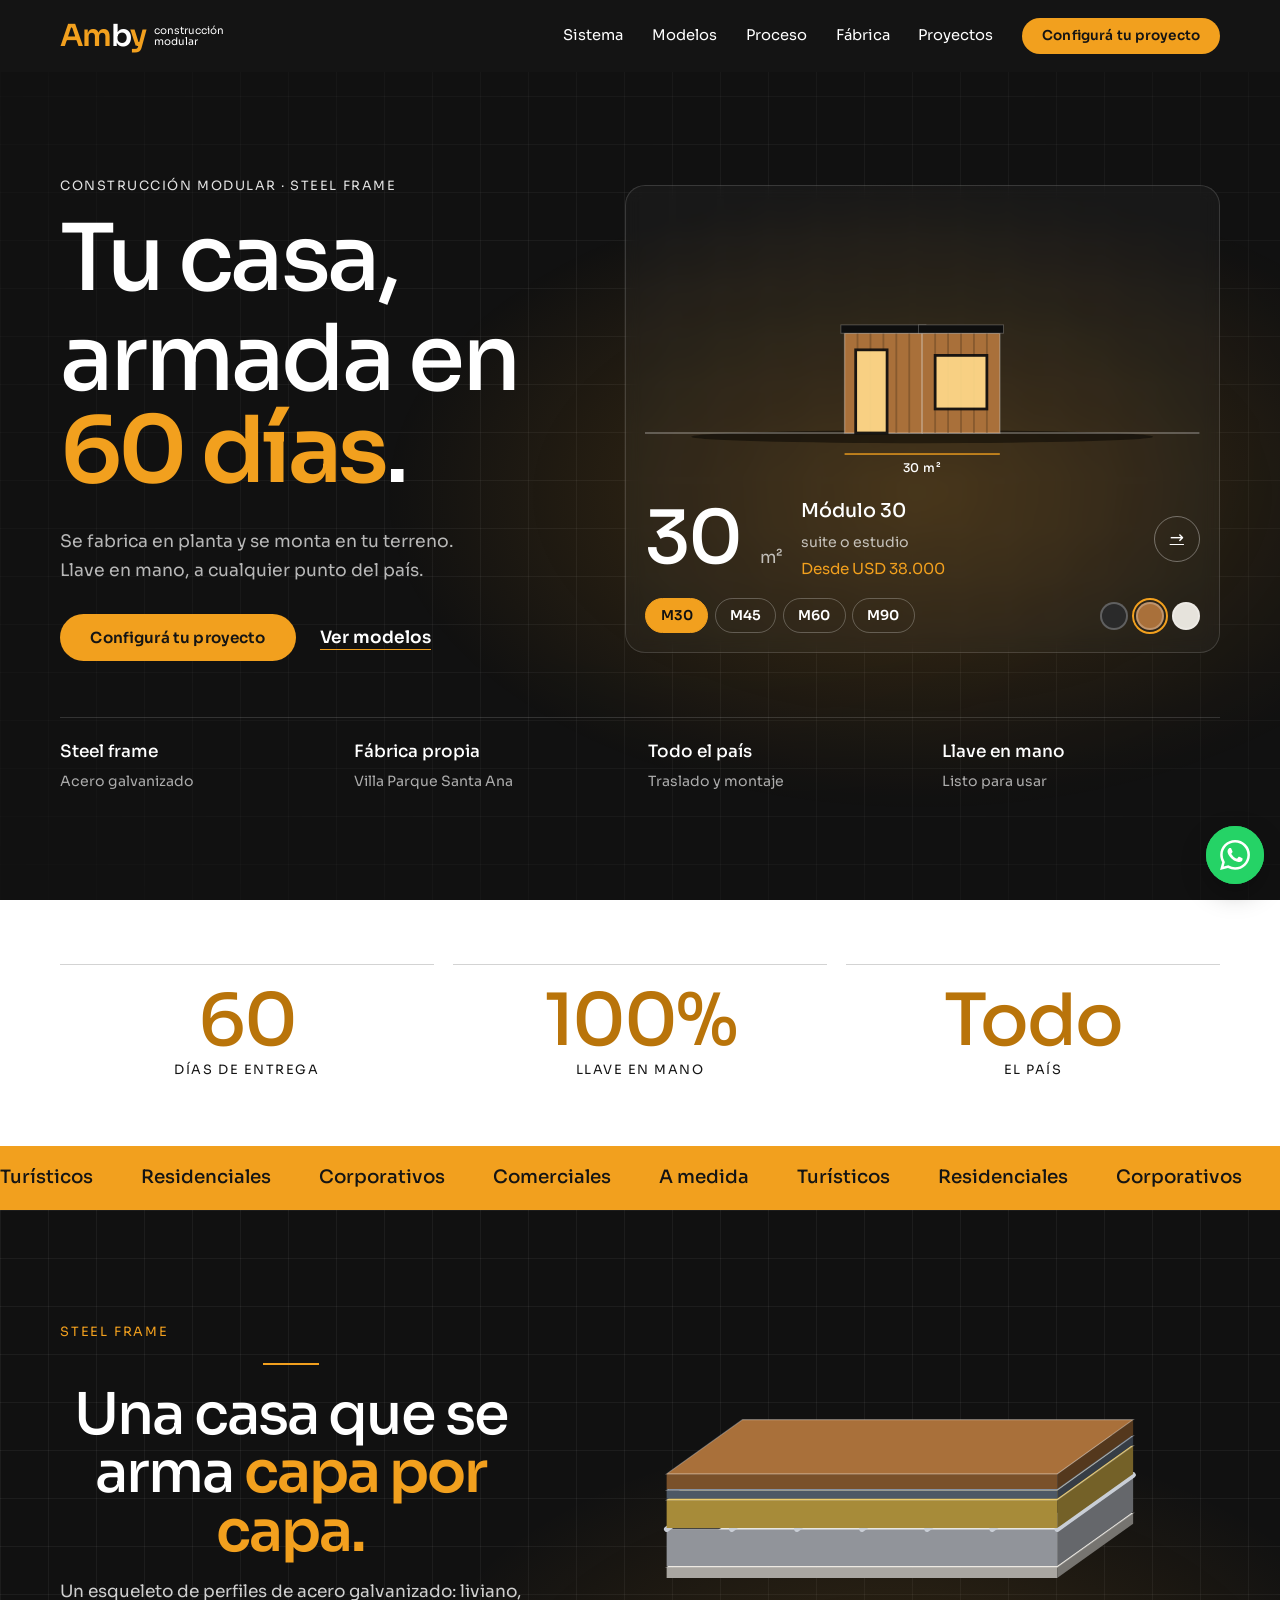
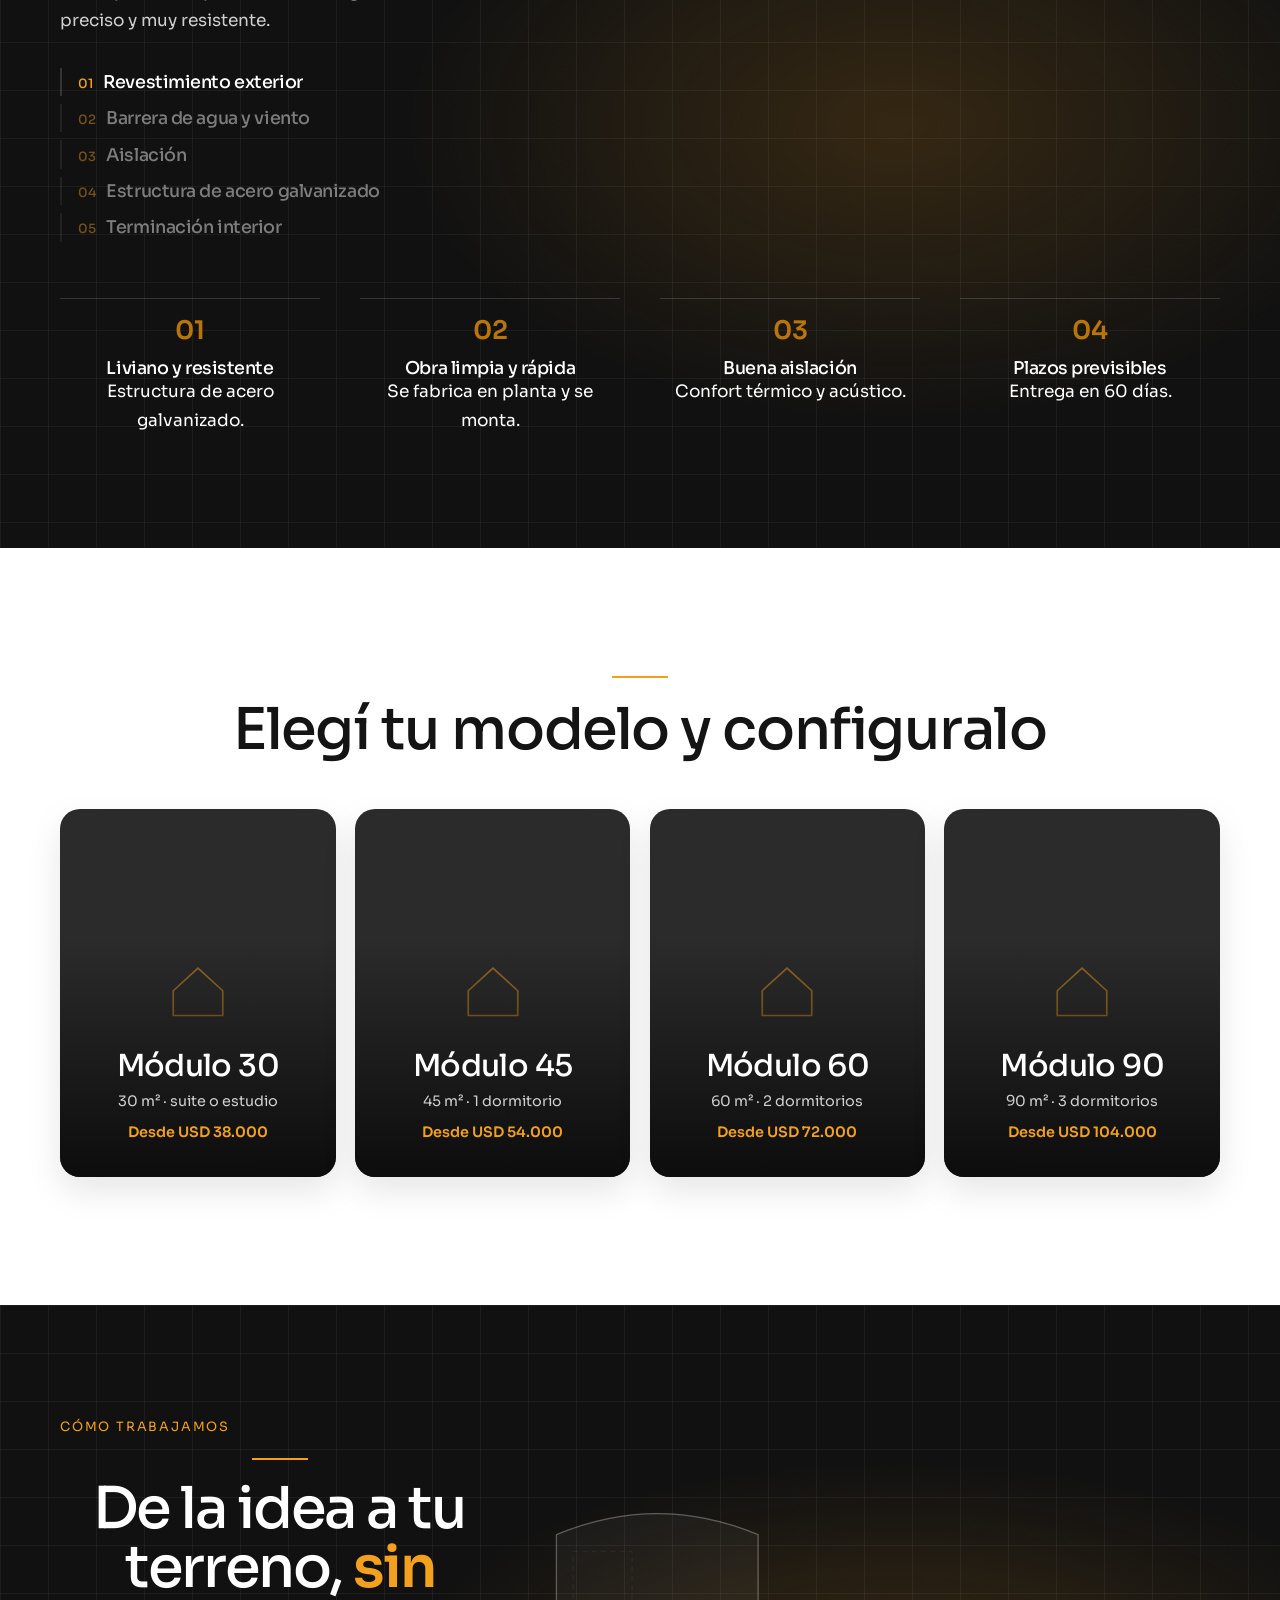
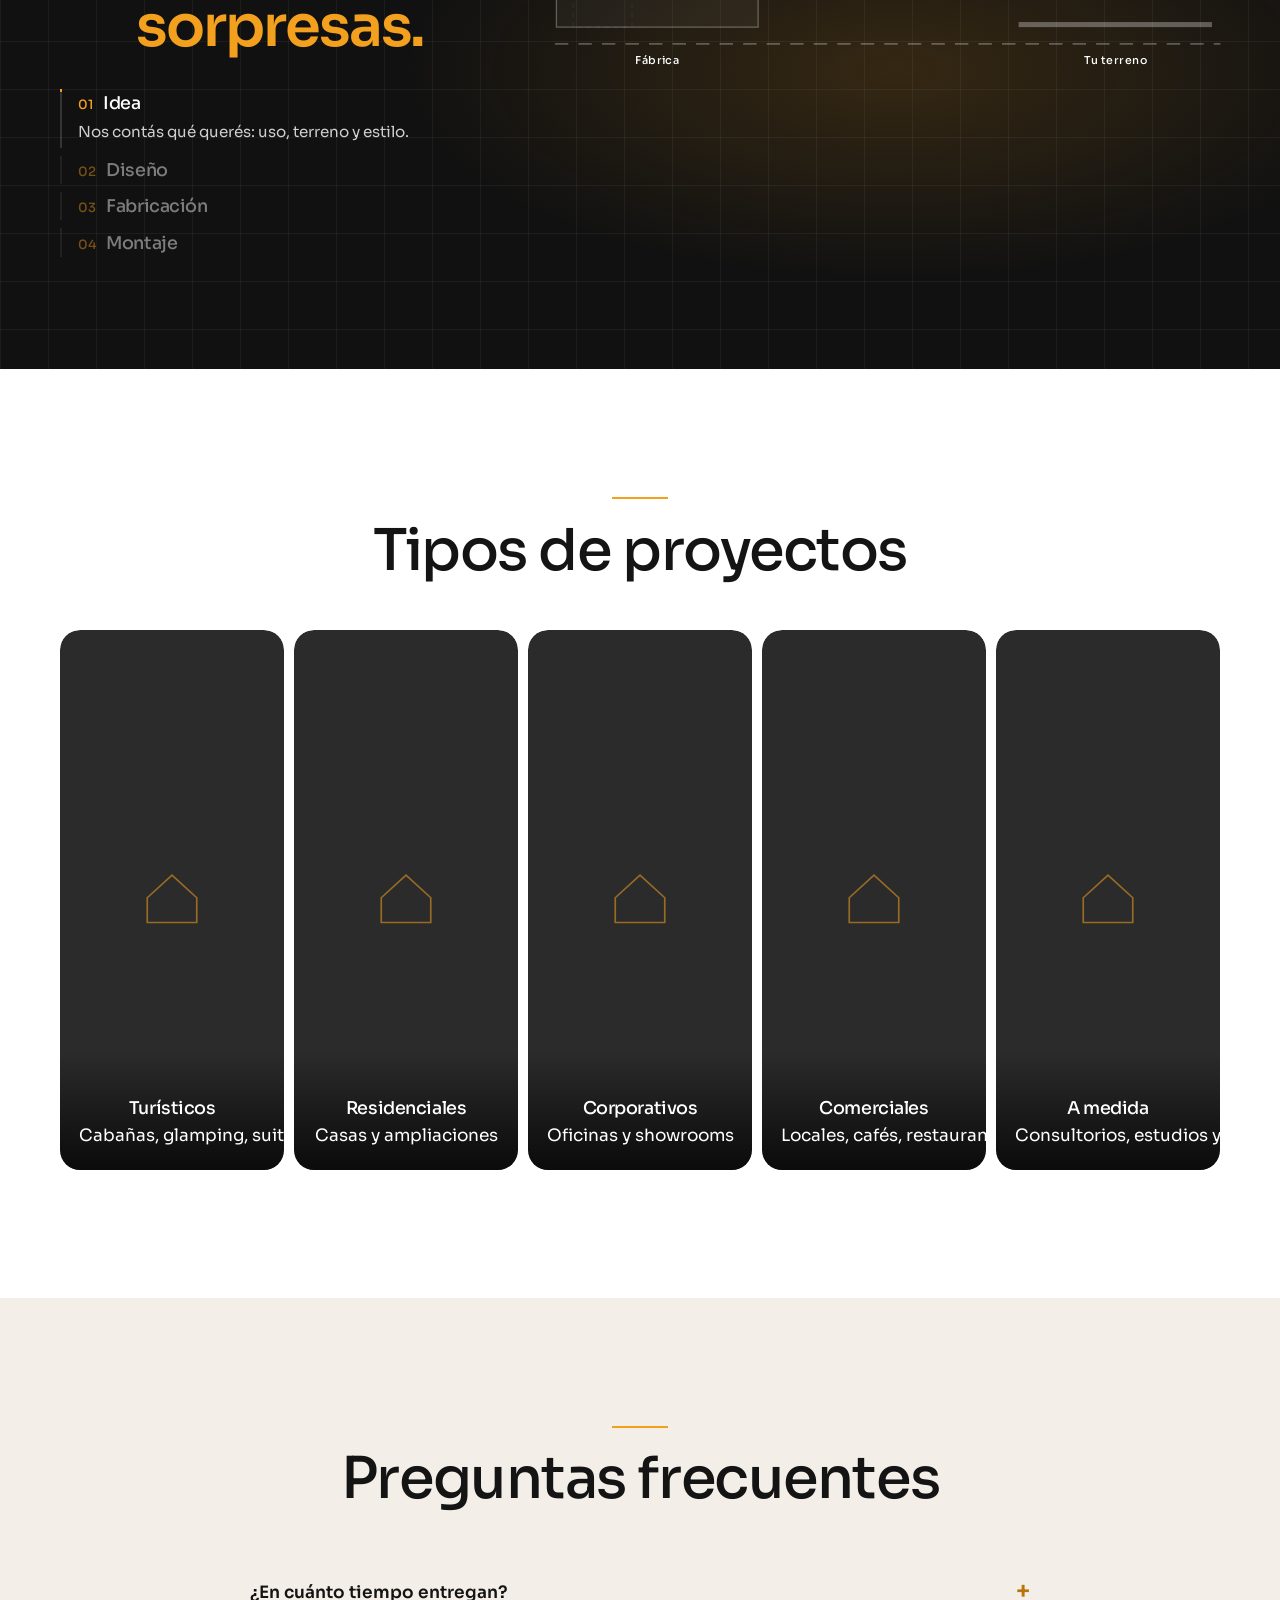
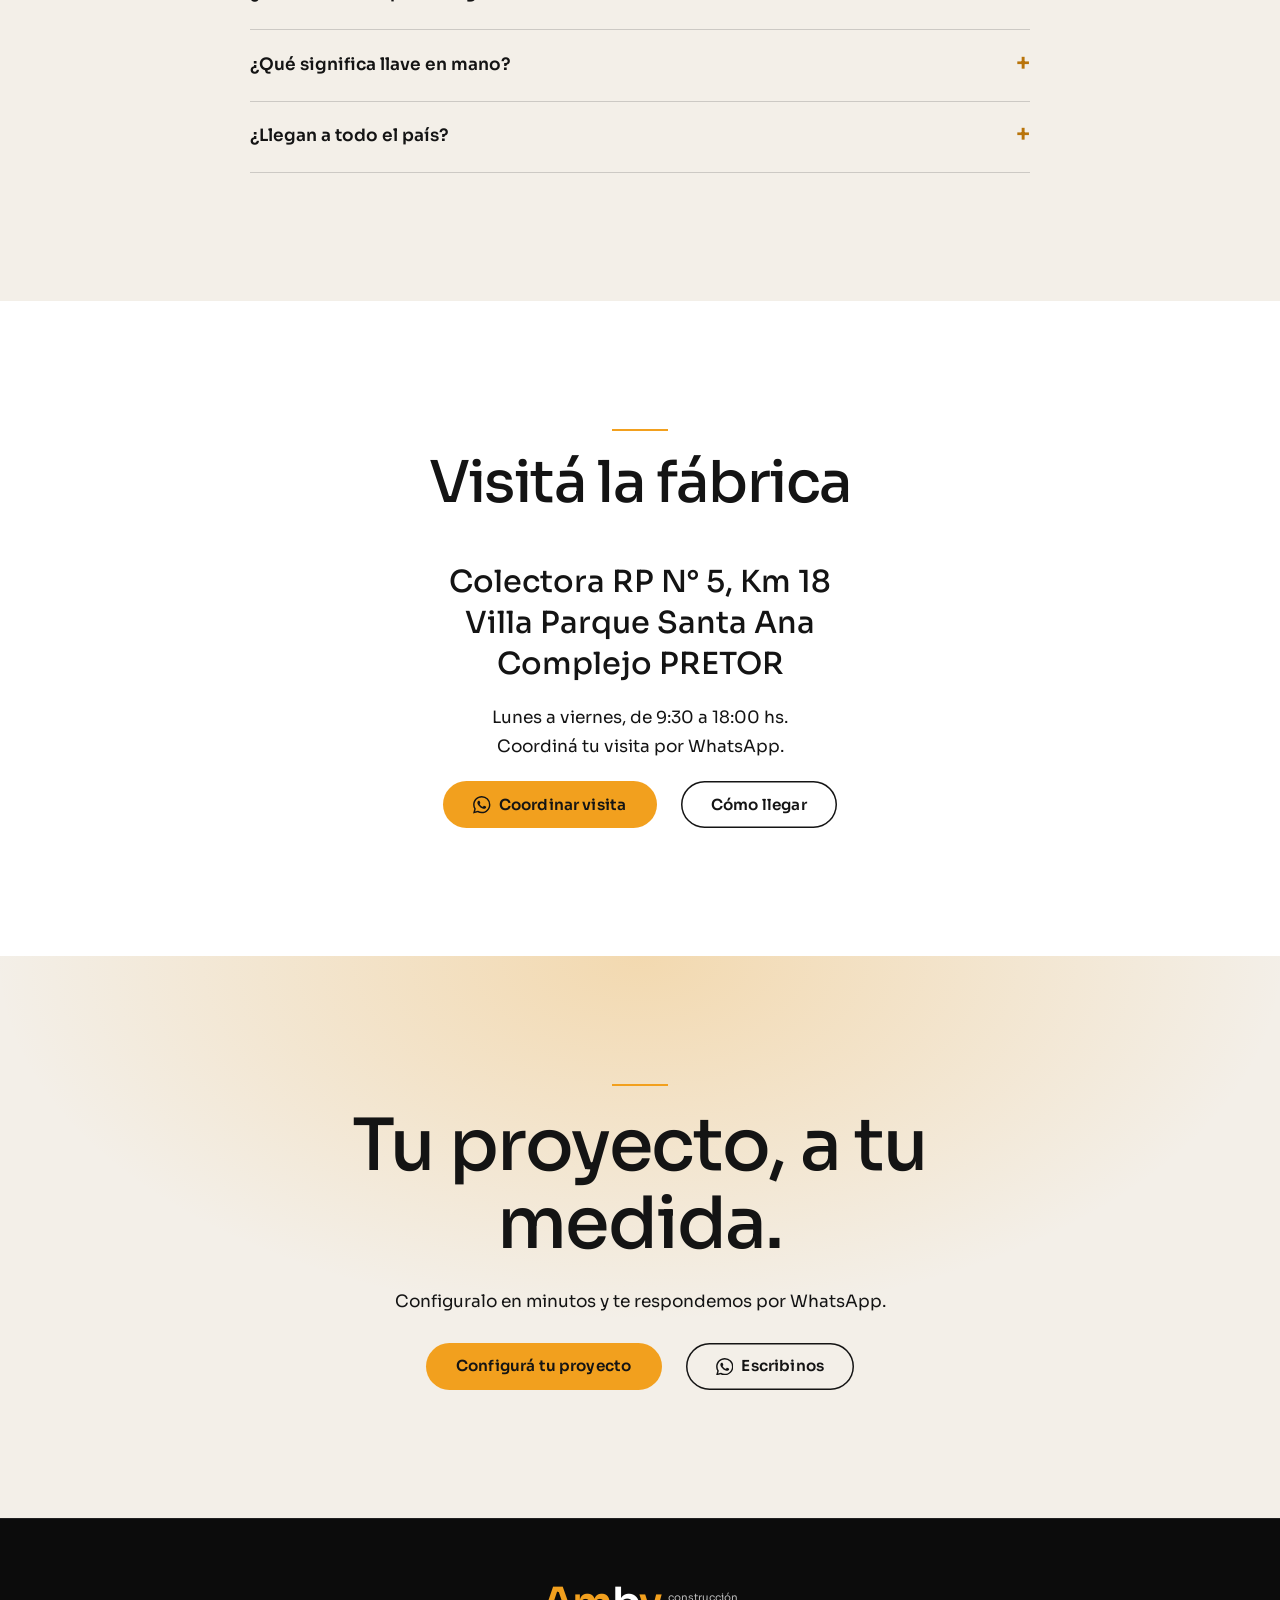
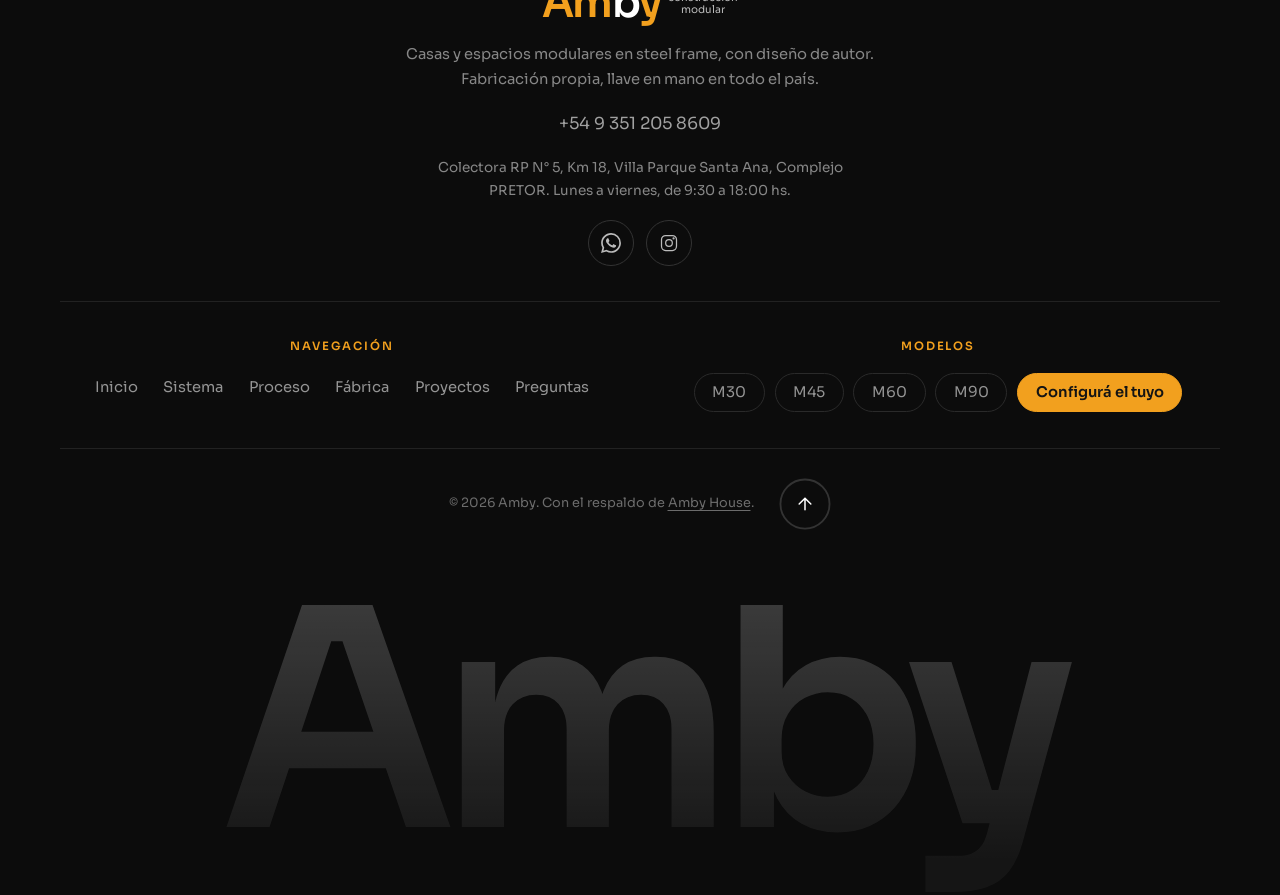
==== index.html @ acc60d08 "update" ====
<!DOCTYPE html>
<html lang="es-AR">
<head>
<meta charset="utf-8">
<meta name="viewport" content="width=device-width, initial-scale=1">
<title>Amby | Construcción modular en steel frame en Argentina</title>
<meta name="description" content="Casas y espacios modulares en steel frame con diseño de autor. Fabricación propia, llave en mano, entrega en 60 días en todo el país. Configurá tu proyecto online.">
<link rel="canonical" href="https://TU-DOMINIO.com.ar/">
<meta name="theme-color" content="#141414">
<meta property="og:type" content="website"><meta property="og:locale" content="es_AR">
<meta property="og:title" content="Amby | Construcción modular pensada como arquitectura"><meta property="og:description" content="Steel frame, diseño de autor y entrega en 60 días.">
<meta property="og:image" content="https://amby-nine.vercel.app/img/og.jpg"><meta property="og:image:type" content="image/jpeg"><meta property="og:image:width" content="1200"><meta property="og:image:height" content="630"><meta property="og:image:alt" content="Casa modular de Amby en steel frame al atardecer"><meta property="og:site_name" content="Amby"><meta name="twitter:card" content="summary_large_image"><meta name="twitter:image" content="https://amby-nine.vercel.app/img/og.jpg">
<link rel="icon" href="favicon.ico" sizes="48x48"><link rel="icon" href="img/favicon.svg" type="image/svg+xml"><link rel="apple-touch-icon" href="apple-touch-icon.png"><link rel="manifest" href="site.webmanifest">
<link rel="preconnect" href="https://fonts.googleapis.com"><link rel="preconnect" href="https://fonts.gstatic.com" crossorigin>
<link rel="stylesheet" href="https://fonts.googleapis.com/css2?family=Sora:wght@400;500;600&display=swap">
<link rel="stylesheet" href="css/styles.css">
<noscript><style>.rv{opacity:1;transform:none}</style></noscript>
<script type="application/ld+json">{"@context":"https://schema.org","@type":"Organization","name":"Amby","description":"Construcción modular en steel frame con fabricación propia.","url":"https://TU-DOMINIO.com.ar/","logo":"https://TU-DOMINIO.com.ar/img/logo.svg","telephone":"+5493512058609","areaServed":"AR","sameAs":["https://www.instagram.com/amby.arg"]}</script>
<script type="application/ld+json">{"@context":"https://schema.org","@type":"FAQPage","mainEntity":[{"@type":"Question","name":"¿En cuánto tiempo entregan?","acceptedAnswer":{"@type":"Answer","text":"En 60 días. Al fabricarse en planta, los plazos son previsibles."}},{"@type":"Question","name":"¿Qué significa llave en mano?","acceptedAnswer":{"@type":"Answer","text":"Nos ocupamos del proyecto, la fabricación y el montaje."}},{"@type":"Question","name":"¿Llegan a todo el país?","acceptedAnswer":{"@type":"Answer","text":"Sí, fabricamos en planta y montamos en todo el país."}}]}</script>
</head>
<body class="home">
<a class="skip" href="#contenido">Saltar al contenido</a><div class="bar"></div>
<header class="top"><div class="wrap">
  <a class="brand" href="index.html" aria-label="Amby, construcción modular"><span>Am<i>b</i>y</span><small>construcción<br>modular</small></a>
  <button class="burger" aria-expanded="false" aria-controls="menu" aria-label="Abrir menú"><i></i><i></i></button>
  <nav id="menu" aria-label="Principal"><a href="index.html#sistema">Sistema</a><a href="index.html#modelos">Modelos</a><a href="index.html#proceso">Proceso</a>
<a href="index.html#fabrica">Fábrica</a><a href="proyectos.html">Proyectos</a><a class="btn small" href="configurador.html">Configurá tu proyecto</a></nav>
</div></header>
<main id="contenido">
<section class="hero hz" id="inicio">
<div class="hz-bg" aria-hidden="true"></div>
<div class="wrap hz-in">
<div class="hz-txt">
<p class="hz-eye" data-d="hero.eyebrow">Construcción modular · Steel frame</p>
<h1><span><i data-d="hero.l1">Tu casa,</i></span><span><i id="hz-l2">armada en <b>60 días</b>.</i></span></h1>
<p class="hz-sub" data-d="hero.sub">Se fabrica en planta y se monta en tu terreno. Llave en mano, a cualquier punto del país.</p>
<div class="acts"><a class="btn" href="configurador.html">Configurá tu proyecto</a><a class="link" href="#modelos">Ver modelos</a></div>
</div>
<div class="hz-stage" id="hz-stage">
<svg id="hz-svg" viewBox="0 0 600 300" role="img" aria-label="Casa modular que se arma módulo a módulo">
<ellipse class="sh" cx="300" cy="254" rx="250" ry="7"/><line class="gr" x1="0" x2="600" y1="250" y2="250"/>
<g id="hz-house"></g>
<rect id="hz-dm" class="dm" x="0" y="0" width="1" height="1.5"/><text id="hz-dt" class="dt" x="300" y="292" text-anchor="middle"></text>
</svg>
<div class="hz-read">
<div class="hz-big"><b id="hz-m2">30</b><span>m²</span></div>
<div><strong id="hz-name">Módulo 30</strong><small id="hz-spec"></small><em id="hz-price"></em></div>
<a class="hz-go" id="hz-link" href="modelo-m30.html" aria-label="Ver modelo">&rarr;</a>
</div>
<div class="hz-ctl"><div class="hz-pills" id="hz-pills" role="group" aria-label="Elegí un módulo"></div><div class="hz-fac" id="hz-fac" role="group" aria-label="Elegí una fachada"></div></div>
</div>
<ul class="hz-stats" id="hz-stats"></ul>
</div>
</section>
<section class="facts"><div class="wrap">
  <p class="rv"><strong><span data-count="60">60</span></strong>días de entrega</p>
  <p class="rv"><strong><span data-count="100">100</span>%</strong>llave en mano</p>
  <p class="rv"><strong>Todo</strong>el país</p>
</div></section>
<div class="strip" aria-hidden="true"><div><span>Turísticos</span><span>Residenciales</span><span>Corporativos</span><span>Comerciales</span><span>A medida</span><span>Turísticos</span><span>Residenciales</span><span>Corporativos</span><span>Comerciales</span><span>A medida</span></div></div>
<section class="sec sf" id="sistema"><div class="wrap">
<div class="sf-in">
<div class="sf-head"><p class="hz-eye">Steel frame</p><h2 class="rv">Una casa que se arma <b>capa por capa.</b></h2><p class="sf-lead">Un esqueleto de perfiles de acero galvanizado: liviano, preciso y muy resistente.</p></div>
<svg id="sf-svg" viewBox="0 0 600 380" role="img" aria-label="Las capas de un muro de steel frame"></svg>
<ol class="pz-list sf-list" id="sf-list"><li><h3>Revestimiento exterior</h3><p>Madera o acero, según la fachada que elijas.</p></li><li><h3>Barrera de agua y viento</h3><p>Protege la estructura de la humedad y del viento.</p></li><li><h3>Aislación</h3><p>Frío y calor bajo control, y más silencio adentro.</p></li><li><h3>Estructura de acero galvanizado</h3><p>Perfiles livianos, precisos y muy resistentes.</p></li><li><h3>Terminación interior</h3><p>Detalles de diseño, listos para habitar.</p></li></ol>
</div>
<ul class="rules"><li class="rv"><h3>Liviano y resistente</h3><p>Estructura de acero galvanizado.</p></li><li class="rv"><h3>Obra limpia y rápida</h3><p>Se fabrica en planta y se monta.</p></li><li class="rv"><h3>Buena aislación</h3><p>Confort térmico y acústico.</p></li><li class="rv"><h3>Plazos previsibles</h3><p>Entrega en 60 días.</p></li></ul>
</div></section>
<section class="sec alt" id="modelos"><div class="wrap"><h2 class="rv">Elegí tu modelo y configuralo</h2><div class="cards" id="cards"><a class="card rv" href="modelo-m30.html"><div class="im"><img loading="lazy" src="img/m30.jpg" alt="Casa modular Módulo 30 de 30 m²" width="800" height="600"></div><div class="t"><h3>Módulo 30</h3><span>30 m² · suite o estudio</span><span class="from">Desde USD 38.000</span><em>Ver detalles y configurar</em></div></a><a class="card rv" href="modelo-m45.html"><div class="im"><img loading="lazy" src="img/m45.jpg" alt="Casa modular Módulo 45 de 45 m²" width="800" height="600"></div><div class="t"><h3>Módulo 45</h3><span>45 m² · 1 dormitorio</span><span class="from">Desde USD 54.000</span><em>Ver detalles y configurar</em></div></a><a class="card rv" href="modelo-m60.html"><div class="im"><img loading="lazy" src="img/m60.jpg" alt="Casa modular Módulo 60 de 60 m²" width="800" height="600"></div><div class="t"><h3>Módulo 60</h3><span>60 m² · 2 dormitorios</span><span class="from">Desde USD 72.000</span><em>Ver detalles y configurar</em></div></a><a class="card rv" href="modelo-m90.html"><div class="im"><img loading="lazy" src="img/m90.jpg" alt="Casa modular Módulo 90 de 90 m²" width="800" height="600"></div><div class="t"><h3>Módulo 90</h3><span>90 m² · 3 dormitorios</span><span class="from">Desde USD 104.000</span><em>Ver detalles y configurar</em></div></a></div></div></section>
<section class="pz" id="proceso">
<div class="pz-st">
<div class="wrap pz-in">
<div class="pz-head"><p class="hz-eye">Cómo trabajamos</p><h2>De la idea a tu terreno, <b>sin sorpresas.</b></h2></div>
<svg id="pz-svg" viewBox="0 0 800 310" role="img" aria-label="Un módulo se diseña, se fabrica en planta, se traslada y se monta en tu terreno"></svg>
<ol class="pz-list" id="pz-list"><li><h3>Idea</h3><p>Nos contás qué querés: uso, terreno y estilo.</p></li><li><h3>Diseño</h3><p>Proyecto a tu medida.</p></li><li><h3>Fabricación</h3><p>En nuestra fábrica, con steel frame.</p></li><li><h3>Montaje</h3><p>Llave en mano, en todo el país.</p></li></ol>
</div>
</div>
</section>
<section class="sec alt" id="proyectos"><div class="wrap"><h2 class="rv">Tipos de proyectos</h2><div class="grid"><figure class="rv"><div class="im"><img loading="lazy" src="img/turisticos.jpg" alt="Cabañas modulares en el bosque" width="800" height="560"></div><figcaption><h3>Turísticos</h3>Cabañas, glamping, suites</figcaption></figure><figure class="rv"><div class="im"><img loading="lazy" src="img/residenciales.jpg" alt="Casa modular de fachada oscura con deck" width="800" height="560"></div><figcaption><h3>Residenciales</h3>Casas y ampliaciones</figcaption></figure><figure class="rv"><div class="im"><img loading="lazy" src="img/corporativos.jpg" alt="Oficina modular" width="800" height="560"></div><figcaption><h3>Corporativos</h3>Oficinas y showrooms</figcaption></figure><figure class="rv"><div class="im"><img loading="lazy" src="img/comerciales.jpg" alt="Local modular iluminado" width="800" height="560"></div><figcaption><h3>Comerciales</h3>Locales, cafés, restaurantes</figcaption></figure><figure class="rv"><div class="im"><img loading="lazy" src="img/a-medida.jpg" alt="Módulo a medida entre árboles" width="800" height="560"></div><figcaption><h3>A medida</h3>Consultorios, estudios y más</figcaption></figure></div></div></section>
<section class="sec" id="faq"><div class="wrap"><h2 class="rv">Preguntas frecuentes</h2>
  <details class="rv"><summary>¿En cuánto tiempo entregan?</summary><p>En 60 días. Al fabricarse en planta, los plazos son previsibles.</p></details>
  <details class="rv"><summary>¿Qué significa llave en mano?</summary><p>Nos ocupamos del proyecto, la fabricación y el montaje.</p></details>
  <details class="rv"><summary>¿Llegan a todo el país?</summary><p>Sí, fabricamos en planta y montamos en todo el país.</p></details>
</div></section>
<section class="sec alt" id="fabrica">
<div class="wrap">
<h2 class="rv">Visitá la fábrica</h2>
<div class="fab rv">
<address data-d="empresa.direccion" data-j="br">Colectora RP N° 5, Km 18<br>Villa Parque Santa Ana<br>Complejo PRETOR</address>
<p><span data-d="empresa.horario">Lunes a viernes, de 9:30 a 18:00 hs</span>.<br>Coordiná tu visita por WhatsApp.</p>
<div class="acts">
<a class="btn" href="https://wa.me/5493512058609?text=Hola%20Amby%2C%20quiero%20coordinar%20una%20visita%20a%20la%20f%C3%A1brica" target="_blank" rel="noopener" data-wa="visita">Coordinar visita</a>
<a class="btn ghost" data-map href="https://www.google.com/maps/search/?api=1&amp;query=Complejo+PRETOR+Villa+Parque+Santa+Ana+Cordoba+Argentina" target="_blank" rel="noopener">Cómo llegar</a>
</div>
</div>
</div>
</section>
<section class="sec dark cta"><div class="wrap"><h2 class="rv">Tu proyecto, a tu medida.</h2><p class="rv">Configuralo en minutos y te respondemos por WhatsApp.</p>
  <div class="acts rv"><a class="btn" href="configurador.html">Configurá tu proyecto</a><a class="btn ghost" href="https://wa.me/5493512058609?text=Hola%20Amby%2C%20quiero%20consultar%20por%20un%20proyecto" data-wa="consulta">Escribinos</a></div></div></section>
</main>
<footer><div class="wrap">
  <div class="f-head">
    <a class="brand" href="index.html" aria-label="Amby, construcción modular"><span>Am<i>b</i>y</span><small>construcción<br>modular</small></a>
    <p>Casas y espacios modulares en steel frame, con diseño de autor. Fabricación propia, llave en mano en todo el país.</p>
    <a class="f-tel" data-d="empresa.tel" href="https://wa.me/5493512058609" data-wa="">+54 9 351 205 8609</a>
    <p class="f-addr"><span data-d="empresa.direccion">Colectora RP N° 5, Km 18, Villa Parque Santa Ana, Complejo PRETOR</span>. <span data-d="empresa.horario">Lunes a viernes, de 9:30 a 18:00 hs</span>.</p>
    <div class="f-soc"><a href="https://wa.me/5493512058609" aria-label="WhatsApp" data-wa=""><svg viewBox="0 0 24 24" fill="none" stroke="currentColor" stroke-width="1.5" stroke-linecap="round" stroke-linejoin="round" aria-hidden="true"><path d="M21 12a9 9 0 0 1-13.4 7.8L3 21l1.3-4.4A9 9 0 1 1 21 12z"/><path d="M9 8.5c0 3.5 3 6.5 6.5 6.5l1.2-1.4-2-1-.9.8c-.9-.4-1.8-1.3-2.2-2.2l.8-.9-1-2z"/></svg></a><a href="https://www.instagram.com/amby.arg" rel="noopener" aria-label="Instagram"><svg viewBox="0 0 24 24" fill="none" stroke="currentColor" stroke-width="1.5" stroke-linecap="round" stroke-linejoin="round" aria-hidden="true"><rect x="3" y="3" width="18" height="18" rx="5"/><circle cx="12" cy="12" r="4"/><circle cx="17.5" cy="6.5" r=".6"/></svg></a></div>
  </div>
  <div class="f-links">
    <div class="f-grp" role="navigation" aria-label="Navegación del sitio"><span>Navegación</span><div><a href="index.html">Inicio</a><a href="index.html#sistema">Sistema</a><a href="index.html#proceso">Proceso</a>
<a href="index.html#fabrica">Fábrica</a><a href="proyectos.html">Proyectos</a><a href="index.html#faq">Preguntas</a></div></div>
    <div class="f-grp" role="navigation" aria-label="Modelos"><span>Modelos</span><div class="pills"><a href="modelo-m30.html">M30</a><a href="modelo-m45.html">M45</a><a href="modelo-m60.html">M60</a><a href="modelo-m90.html">M90</a><a class="pcta" href="configurador.html">Configurá el tuyo</a></div></div>
  </div>
  <div class="f-bot"><p>© <span id="y">2026</span> Amby. Con el respaldo de <a href="https://ambyhouse.com" rel="noopener">Amby House</a>.</p><button class="up" type="button" aria-label="Volver arriba"><svg class="rg" viewBox="0 0 44 44" aria-hidden="true"><circle class="tr" cx="22" cy="22" r="20"/><circle class="pg2" cx="22" cy="22" r="20" pathLength="1"/></svg><svg class="ar" viewBox="0 0 24 24" aria-hidden="true"><path d="M12 19V5M5 12l7-7 7 7"/></svg></button></div>
  <div class="f-mark" aria-hidden="true">Amby</div>
</div></footer>
<script src="js/data.js" defer></script>
<script src="js/main.js" defer></script>
<a class="wa" href="https://wa.me/5493512058609?text=Hola%20Amby%2C%20quiero%20consultar%20por%20un%20proyecto" target="_blank" rel="noopener" aria-label="Escribinos por WhatsApp" data-wa="consulta"><svg viewBox="0 0 24 24" fill="none" stroke="currentColor" stroke-width="1.7" stroke-linecap="round" stroke-linejoin="round" aria-hidden="true"><path d="M21 12a9 9 0 0 1-13.4 7.8L3 21l1.3-4.4A9 9 0 1 1 21 12z"/><path d="M9 8.5c0 3.5 3 6.5 6.5 6.5l1.2-1.4-2-1-.9.8c-.9-.4-1.8-1.3-2.2-2.2l.8-.9-1-2z"/></svg></a>
</body></html>
---- css/styles.css ----
:root{--o:#F2A01E;--od:#B9740A;--ink:#141414;--iv:#F3EFE8;--r:20px;--f:'Sora',system-ui,sans-serif;--s:'Cormorant Garamond',Georgia,serif;--e:cubic-bezier(.2,.7,.2,1);--pad:clamp(1.1rem,4vw,2.5rem);--ln:rgba(128,128,128,.35)}
*{box-sizing:border-box;margin:0;min-width:0;-webkit-tap-highlight-color:transparent}
html{scroll-behavior:smooth;scroll-padding-top:84px;overflow-x:clip;max-width:100%}
@supports not (overflow:clip){html,body{overflow-x:hidden}}
body{font:400 1.0625rem/1.7 var(--f);color:var(--ink);background:var(--iv);overflow-x:clip;max-width:100%;overflow-wrap:break-word;-webkit-font-smoothing:antialiased;animation:pg .8s var(--e)}
@keyframes pg{from{opacity:0}}
img,svg{max-width:100%;display:block}img{background:#2b2b2b;object-fit:cover;height:auto}
a{color:inherit}button{font:inherit;color:inherit}
:focus{outline:0}:focus-visible{outline:3px solid var(--o);outline-offset:3px}
.skip{position:absolute;left:-999px}.skip:focus{left:8px;top:8px;background:#fff;padding:8px;z-index:99}
.wrap{width:100%;max-width:1240px;margin-inline:auto;padding-inline:var(--pad)}
.sec{padding-block:clamp(4rem,10vw,8rem)}.alt{background:var(--ink);color:#fff}.dark{background:#0c0c0c;color:#fff}
h1,h2,h3{font-weight:500;line-height:1.08;letter-spacing:-.03em}
h2{font-size:clamp(2rem,5vw,3.6rem);margin-bottom:3rem;max-width:20ch}
h2::before{content:"";display:block;width:56px;height:2px;background:var(--o);margin-bottom:1.3rem;transform-origin:left;transition:transform 1.1s var(--e) .25s}h2.rv::before{transform:scaleX(0)}h2.rv.in::before{transform:none}

h3{font-weight:600;font-size:1.1rem;letter-spacing:0}
.bar{position:fixed;top:0;left:0;height:2px;width:100%;background:var(--o);transform:scaleX(var(--p,0));transform-origin:0;z-index:60}
.top{position:fixed;top:0;left:0;right:0;z-index:50;color:#fff;background:rgba(14,14,14,.85);backdrop-filter:blur(14px);transition:background .4s}
body.home .top:not(.sc){background:linear-gradient(rgba(14,14,14,.5),transparent);backdrop-filter:none}
.top .wrap{display:flex;align-items:center;justify-content:space-between;height:72px;transition:height .4s}.top.sc .wrap{height:60px}
.brand{display:flex;gap:.5rem;align-items:center;text-decoration:none}
.brand span{font:600 1.9rem/1 var(--f);color:var(--o);letter-spacing:-.04em}.brand small{font-size:.65rem;line-height:1.1}
nav{display:flex;gap:1.8rem;align-items:center}
nav a:not(.btn){text-decoration:none;font-size:.92rem;position:relative}
nav a:not(.btn)::after{content:"";position:absolute;left:0;bottom:-5px;height:1px;width:100%;background:var(--o);transform:scaleX(0);transform-origin:right;transition:transform .4s var(--e)}
nav a:not(.btn):hover::after{transform:scaleX(1);transform-origin:left}
.burger{display:none;background:0;border:0;width:44px;height:44px;cursor:pointer}
.burger i{display:block;height:2px;background:#fff;margin:7px 10px;transition:transform .3s}
.burger[aria-expanded=true] i:first-child{transform:translateY(4.5px) rotate(45deg)}.burger[aria-expanded=true] i:last-child{transform:translateY(-4.5px) rotate(-45deg)}
.btn{display:inline-block;background:var(--o);color:var(--ink);font-weight:600;padding:.95rem 2rem;border-radius:99px;border:0;text-decoration:none;cursor:pointer;position:relative;overflow:hidden;transition:transform .25s var(--e),box-shadow .3s;user-select:none}
.btn::after{content:"";position:absolute;inset:0;background:linear-gradient(100deg,transparent 30%,rgba(255,255,255,.6),transparent 70%);transform:translateX(-120%)}
.btn:hover{box-shadow:0 12px 30px rgba(242,160,30,.45)}.btn:hover::after{transform:translateX(120%);transition:transform .8s}
.btn:active{transform:scale(.96)}.btn.small{padding:.55rem 1.2rem;font-size:.88rem}.btn.ghost{background:0;box-shadow:inset 0 0 0 1.5px currentColor}.btn.ghost:hover{box-shadow:inset 0 0 0 1.5px var(--o);color:var(--o)}
.btn[disabled]{opacity:.35;pointer-events:none}
.link{font-weight:600;text-underline-offset:6px;text-decoration-color:var(--o)}
.hero{position:relative;min-height:100svh;display:grid;align-items:end;color:#fff;isolation:isolate;overflow:hidden;padding:9rem 0 clamp(3rem,9vh,6rem)}
.hero-img{position:absolute;inset:0;z-index:-1}
.hero-img img{width:100%;height:116%;transform:translateY(var(--py,0));animation:zoom 2.2s var(--e) both}
.hero-img::after{content:"";position:absolute;inset:0;background:linear-gradient(180deg,rgba(14,14,14,.45),rgba(14,14,14,.05) 40%,rgba(14,14,14,.9))}
@keyframes zoom{from{scale:1.18;opacity:.3}}
.hero h1{font-size:clamp(2.2rem,7.5vw,6rem);max-width:13ch}.hero h1 span{display:block;overflow:hidden;padding-bottom:.08em}
.hero h1 span>i{display:block;font-style:normal;animation:up 1s var(--e) both}.hero h1 span:nth-child(2)>i{animation-delay:.15s}
.hero h1 b{font:italic 500 1.12em/1 var(--s);color:var(--o);letter-spacing:-.01em}
@keyframes up{from{transform:translateY(105%)}}
.hero p{max-width:44ch;margin:1.8rem 0 2.2rem;font-size:1.1rem;color:rgba(255,255,255,.85);animation:fd 1s var(--e) .5s both}
.acts{display:flex;gap:1.5rem;align-items:center;flex-wrap:wrap}.hero .acts{animation:fd 1s var(--e) .65s both}
@keyframes fd{from{opacity:0;transform:translateY(16px)}}
.hero::after{content:"";position:absolute;right:var(--pad);bottom:0;width:1px;height:70px;background:linear-gradient(var(--o),transparent);animation:cue 2.2s ease-in-out infinite;transform-origin:top}
@keyframes cue{0%{transform:scaleY(0)}60%{transform:scaleY(1);opacity:1}100%{opacity:0}}
.facts{background:var(--ink);color:#fff;padding-block:4rem}.facts .wrap{display:grid;grid-template-columns:repeat(3,minmax(0,1fr));gap:1.2rem}
.facts p{border-top:1px solid var(--ln);padding-top:1rem;font-size:.8rem;letter-spacing:.12em;text-transform:uppercase}
.facts strong{display:block;font-weight:500;font-size:clamp(2rem,6vw,4.5rem);line-height:1.1;letter-spacing:-.03em;text-transform:none;color:var(--o)}
.strip{overflow:hidden;background:var(--o);color:var(--ink);padding:1.1rem 0;white-space:nowrap}
.strip div{display:inline-flex;gap:3rem;animation:mq 30s linear infinite;font:italic 500 1.5rem/1 var(--s)}.strip:hover div{animation-play-state:paused}
@keyframes mq{to{transform:translateX(-50%)}}
.rules{list-style:none;padding:0;display:grid;grid-template-columns:repeat(auto-fit,minmax(min(100%,230px),1fr));gap:2.5rem;counter-reset:r}
.rules li{counter-increment:r;border-top:1px solid var(--ln);padding-top:1.2rem}
.rules li::before{content:"0" counter(r);display:block;font:italic 500 2.6rem/1 var(--s);color:var(--od);margin-bottom:1rem;transition:transform .5s var(--e)}.rules li:hover::before{transform:translateX(10px)}
.cards{display:grid;grid-template-columns:repeat(auto-fit,minmax(min(100%,250px),1fr));gap:1.2rem}
.card{position:relative;aspect-ratio:3/4;border-radius:var(--r);overflow:hidden;color:#fff;text-decoration:none;isolation:isolate;transition:box-shadow .4s}
.card:hover{box-shadow:0 30px 60px rgba(0,0,0,.5)}
.card .im,.card img{position:absolute;inset:0;width:100%;height:100%}.card img{transition:transform 1.1s var(--e)}.card:hover img{transform:scale(1.07)}
.card::before{content:"";position:absolute;inset:0;z-index:1;background:linear-gradient(transparent 35%,rgba(10,10,10,.92))}
.card::after{content:"";position:absolute;inset:0;z-index:1;background:radial-gradient(380px circle at var(--mx,50%) var(--my,50%),rgba(242,160,30,.2),transparent 60%);opacity:0;transition:opacity .4s;pointer-events:none}.card:hover::after{opacity:1}
.card .t{position:absolute;z-index:2;left:0;right:0;bottom:0;padding:1.6rem;display:grid;gap:.4rem}
.card h3{font-weight:500;font-size:1.9rem;letter-spacing:-.02em}.card span{opacity:.8;font-size:.9rem}
.card em{font-style:normal;color:var(--o);font-weight:600;font-size:.9rem;max-height:0;opacity:0;overflow:hidden;transition:max-height .5s var(--e),opacity .5s}.card:hover em,.card:focus-visible em{max-height:2rem;opacity:1}
@media(hover:none){.card em{max-height:2rem;opacity:1}}
.steps{list-style:none;padding:0;display:grid;grid-template-columns:repeat(auto-fit,minmax(min(100%,200px),1fr));gap:2rem;counter-reset:s;position:relative}
.steps::before,.steps::after{content:"";position:absolute;left:0;top:24px;height:1px;width:100%;background:var(--ln)}.steps::after{background:var(--o);transform:scaleX(var(--sp,0));transform-origin:left}
.steps li{counter-increment:s;position:relative;z-index:1}
.steps li::before{content:counter(s);display:grid;place-items:center;width:48px;height:48px;border:1px solid var(--o);border-radius:50%;margin-bottom:1.2rem;font-weight:600;background:var(--iv);transition:background .5s .2s}.steps li.in::before{background:var(--o)}
.grid{display:grid;grid-template-columns:repeat(6,minmax(0,1fr));gap:1.2rem}.grid figure{grid-column:span 2}.grid figure:nth-child(-n+2){grid-column:span 3}
.grid .im{overflow:hidden;border-radius:var(--r);margin-bottom:.9rem}.grid img{width:100%;aspect-ratio:10/7;transition:transform 1s var(--e)}.grid figure:hover img{transform:scale(1.06)}
.rv .im img,.rv.main img,.thumbs .rv img{scale:1.2;transition:scale 1.8s var(--e)}.rv.in .im img,.rv.in.main img,.thumbs .rv.in img{scale:1}
details{border-bottom:1px solid var(--ln);padding:1.3rem 0;max-width:780px}summary{cursor:pointer;font-weight:600;list-style:none;display:flex;justify-content:space-between;gap:1rem}summary::-webkit-details-marker{display:none}
summary::after{content:"+";transition:transform .4s var(--e);font-size:1.5rem;line-height:1;color:var(--od)}details[open] summary::after{transform:rotate(135deg)}details p{margin-top:.7rem}
.cta{text-align:center;background:radial-gradient(70% 90% at 50% 0%,rgba(242,160,30,.25),#0c0c0c 72%)}.cta .wrap{display:grid;gap:1.6rem;justify-items:center}.cta h2{margin:0;max-width:16ch;font-size:clamp(2.2rem,6vw,4.5rem)}.cta h2::before{margin-inline:auto;transform-origin:center}.cta p{max-width:48ch;opacity:.8}.cta .acts{justify-content:center}
footer{background:#0c0c0c;color:#bbb;padding-block:3.5rem;font-size:.92rem;border-top:1px solid #222}footer .wrap{display:grid;gap:.6rem}.tiny{font-size:.78rem;opacity:.5}
.rv{opacity:0;transform:translateY(32px);transition:opacity .9s var(--e),transform .9s var(--e);transition-delay:var(--d,0s)}.rv.in{opacity:1;transform:none}
.pg{padding-block:8rem 5rem}.pg h1{font-size:clamp(2.2rem,6vw,4rem);margin-bottom:.8rem}.pg>.wrap>p{margin-bottom:2.2rem;opacity:.75}
.stp{list-style:none;padding:0;display:flex;gap:.5rem;margin-bottom:2.2rem}.stp li{flex:1;font-size:.8rem;padding-top:.7rem;border-top:2px solid var(--ln);transition:border-color .5s,color .5s;opacity:.55}.stp li.on{border-color:var(--o);opacity:1;font-weight:600}
.cfg{display:grid;grid-template-columns:minmax(0,1fr) minmax(0,360px);gap:2.5rem;align-items:start}
.opts{display:grid;grid-template-columns:repeat(auto-fill,minmax(min(100%,210px),1fr));gap:1rem}
.opt{text-align:left;background:#fff;border:1.5px solid transparent;border-radius:18px;padding:1.3rem;cursor:pointer;display:grid;gap:.4rem;transition:border-color .3s,transform .3s var(--e),box-shadow .3s}
.opt:hover{transform:translateY(-5px);box-shadow:0 18px 36px rgba(0,0,0,.1)}.opt[aria-pressed=true]{border-color:var(--o);box-shadow:0 0 0 4px rgba(242,160,30,.18)}
.opt small{opacity:.65}.sw{width:100%;height:60px;border-radius:12px;margin-bottom:.4rem;box-shadow:inset 0 0 0 1px rgba(0,0,0,.12)}
.panel{animation:fade .6s var(--e)}@keyframes fade{from{opacity:0;transform:translateX(20px)}}
.nav2{display:flex;justify-content:space-between;margin-top:2rem}
.side{position:sticky;top:92px;background:var(--ink);color:#fff;border-radius:var(--r);padding:1.6rem;display:grid;gap:1.2rem}
.side svg{width:100%;height:auto}.side .roof,.side .wall{transition:fill .6s}
.side dl{display:grid;grid-template-columns:auto minmax(0,1fr);gap:.4rem 1rem;font-size:.9rem}.side dt{opacity:.6}.side dd{text-align:right;font-weight:600}
.fm{display:grid;gap:1rem;max-width:520px}.fm label{display:grid;gap:.3rem;font-size:.9rem;font-weight:600}
.fm input,.fm textarea{font:300 1rem var(--f);padding:.85rem 1rem;border:1.5px solid transparent;border-radius:14px;background:#fff;width:100%}.fm input:focus,.fm textarea:focus{border-color:var(--o)}
.err{color:#b00020;font-size:.9rem}
.md{display:grid;grid-template-columns:minmax(0,1.2fr) minmax(0,1fr);gap:clamp(1.5rem,4vw,3.5rem);align-items:start}
.md .main{border-radius:var(--r);overflow:hidden;aspect-ratio:4/3}.md .main img{width:100%;height:100%}
.thumbs{display:grid;grid-template-columns:1fr 1fr;gap:1rem;margin-top:1rem}.thumbs>div{border-radius:18px;overflow:hidden}.thumbs img{width:100%;aspect-ratio:4/3}
.specs{display:grid;grid-template-columns:auto minmax(0,1fr);gap:.8rem 1.5rem;margin:1.5rem 0 2rem;padding:1.3rem 0;border-block:1px solid var(--ln)}.specs dt{opacity:.6}.specs dd{font-weight:600}
.crumb{font-size:.85rem;opacity:.7;margin-bottom:1.2rem}.crumb a{text-underline-offset:4px}
.chips{display:flex;gap:.6rem;flex-wrap:wrap;margin-bottom:2rem}
.chip{background:0;border:1.5px solid var(--ln);border-radius:99px;padding:.5rem 1.2rem;cursor:pointer;transition:background .3s,border-color .3s}.chip:hover{border-color:var(--o)}.chip[aria-pressed=true]{background:var(--o);border-color:var(--o);color:var(--ink);font-weight:600}
.grid figure.out{display:none}.grid figure.pop{animation:pop .6s var(--e)}@keyframes pop{from{opacity:0;transform:scale(.95)}}.grid.flt figure{grid-column:span 2}
@media(max-width:860px){
 .burger{display:block}
 nav{position:absolute;top:100%;left:0;right:0;flex-direction:column;align-items:flex-start;background:#141414;padding:1.2rem var(--pad) 1.8rem;gap:1.2rem;clip-path:inset(0 0 100% 0);transition:clip-path .5s var(--e)}
 nav.open{clip-path:inset(0)}
 .cfg,.md{grid-template-columns:minmax(0,1fr)}.side{position:static}
 .grid{grid-template-columns:repeat(2,minmax(0,1fr))}.grid figure,.grid figure:nth-child(-n+2),.grid.flt figure{grid-column:span 1}.grid figure:last-child:nth-child(odd){grid-column:span 2}
 .steps::before,.steps::after{display:none}.stp li{font-size:0}.stp li.on{font-size:.8rem}
 .facts p{font-size:.68rem}
}
@media(prefers-reduced-motion:reduce){*,*::before,*::after{animation:none!important;transition:none!important;scroll-behavior:auto!important}.rv{opacity:1;transform:none}.rv .im img,.rv.main img{scale:1}h2::before{transform:none}}
/* ajustes: imágenes, placeholders, stepper, tipografía */
h1,h2,h3,summary,.chip,.btn,.opt{overflow-wrap:normal;hyphens:none}
.ph{background:#2b2b2b url("data:image/svg+xml,%3Csvg xmlns='http://www.w3.org/2000/svg' viewBox='0 0 64 64'%3E%3Cpath d='M10 52V30L32 10l22 20v22z' fill='none' stroke='%23F2A01E' stroke-width='1.5' opacity='.55'/%3E%3C/svg%3E") center/72px no-repeat}
.panel h2{font-size:clamp(1.6rem,4vw,2.4rem);margin-bottom:1.6rem}.panel h2::before{display:none}
.stl{display:none}
@media(max-width:860px){
 .stp li,.stp li.on{font-size:0;min-height:0}
 .stl{display:block;font-size:.85rem;font-weight:600;margin:-1.2rem 0 1.6rem}
 .nav2{padding:1.2rem 0 .9rem}
}
@media(max-width:560px){
 .grid,.grid.flt{grid-template-columns:minmax(0,1fr)}.grid figure,.grid figure:nth-child(-n+2),.grid.flt figure,.grid figure:last-child:nth-child(odd){grid-column:span 1}
 .thumbs{gap:.7rem}
}
/* pulido general */
::selection{background:var(--o);color:var(--ink)}
html{scrollbar-width:thin;scrollbar-color:var(--o) var(--ink)}
.btn{display:inline-flex;align-items:center;justify-content:center;white-space:nowrap;line-height:1.2;letter-spacing:.01em;padding:.9rem 1.9rem;font-size:.95rem}
.btn.small{padding:.6rem 1.25rem;font-size:.85rem}
.fm textarea{resize:none;height:7.5rem}
.panel.still{animation:none}
.opt .pr,.pr{font-style:normal;color:var(--od);font-weight:600;font-size:.9rem}
.card .from{color:var(--o);font-weight:600;opacity:1}
.side svg{max-height:210px;margin-inline:auto}.side dd small{display:block;opacity:.65;font-weight:400;font-size:.8rem}
.tot{border-top:1px solid rgba(255,255,255,.18);padding-top:1.1rem;display:grid;gap:.3rem}.tot span{font-size:.72rem;letter-spacing:.12em;text-transform:uppercase;opacity:.65}
.tot strong{font-weight:500;font-size:2.4rem;line-height:1;color:var(--o);letter-spacing:-.02em;font-variant-numeric:tabular-nums}.tot small{opacity:.5;font-size:.74rem;line-height:1.45}
.mini{display:none}
@media(min-width:861px){footer .wrap{grid-template-columns:minmax(0,1fr) auto}footer .tiny{grid-column:1/-1;border-top:1px solid #222;padding-top:1rem;margin-top:.8rem}}
@media(max-width:860px){
 .nav2{flex-wrap:wrap;gap:.7rem;align-items:center}.mini{display:block;flex-basis:100%;text-align:center;font-size:.8rem;opacity:.85}.mini strong{color:var(--od);font-weight:600}
 .nav2 .btn{padding:.8rem 1.4rem;font-size:.92rem}#next{flex:1}
}
@media(max-width:860px){.nav2{padding-top:2.2rem}}
/* centrado y composición */
h2{text-align:center;margin-inline:auto}h2::before{margin-inline:auto;transform-origin:center}
.hero{align-items:center;text-align:center;padding-block:8rem 6rem}.hero h1{margin-inline:auto;max-width:15ch}.hero p{margin-inline:auto}.hero .acts{justify-content:center}.hero::after{left:50%;right:auto}
.facts p,.rules li,.steps li,.card .t,.grid figcaption,.opt{text-align:center}
.card .t{justify-items:center}.steps li::before{margin-inline:auto}.opt{justify-items:center}
details{margin-inline:auto}.chips,.pg>.wrap>.acts{justify-content:center}
.pg>.wrap>h1,.pg>.wrap>p:not(.crumb),.stl,.stp li{text-align:center}.fm{margin-inline:auto}.panel h2{text-align:center}
/* footer */
footer{padding-block:5rem 0;overflow:hidden;text-align:center}footer .wrap{display:block}
.f-head{display:grid;justify-items:center;gap:1.3rem;padding-bottom:3rem}.f-head p{max-width:46ch;opacity:.7}.f-head .brand{justify-content:center}.f-head .brand span{font-size:2.6rem}
.f-soc{display:flex;gap:.8rem}.f-soc a{width:46px;height:46px;border-radius:50%;border:1px solid #333;display:grid;place-items:center;transition:background .3s,border-color .3s,color .3s,transform .4s var(--e)}.f-soc a:hover{background:var(--o);border-color:var(--o);color:var(--ink);transform:translateY(-4px)}.f-soc svg{width:20px;height:20px}
.f-bot{display:flex;justify-content:center;align-items:center;gap:1.5rem;flex-wrap:wrap;padding-block:1.8rem;font-size:.8rem}.f-bot p{opacity:.55}.f-bot a{text-underline-offset:3px}
.up{width:44px;height:44px;border-radius:50%;border:1px solid #333;background:0;color:#fff;cursor:pointer;font-size:1.1rem;transition:background .3s,border-color .3s,color .3s,transform .4s var(--e)}.up:hover{background:var(--o);border-color:var(--o);color:var(--ink);transform:translateY(-4px)}
.f-mark{font:600 clamp(5rem,27vw,19rem)/.78 var(--f);letter-spacing:-.06em;color:transparent;-webkit-text-stroke:1px rgba(255,255,255,.1);user-select:none;margin-bottom:-.06em;height:.8em;overflow:hidden}
.hero-img.ph{background-image:none}
/* footer compacto y hero móvil */
footer{padding-top:4rem}.f-head{padding-bottom:2.2rem;gap:1.1rem}.f-tel{font-size:1.05rem;text-decoration:none;opacity:.85;transition:color .3s}.f-tel:hover{color:var(--o)}
.f-links{display:grid;grid-template-columns:repeat(2,minmax(0,1fr));gap:2rem;padding:2.2rem 0;border-block:1px solid #222}
.f-grp{display:grid;gap:1rem;justify-items:center;align-content:start}.f-grp>span{font-size:.72rem;letter-spacing:.16em;text-transform:uppercase;color:var(--o);font-weight:600}
.f-grp div{display:flex;flex-wrap:wrap;justify-content:center;gap:.5rem 1.6rem}
.f-grp a{text-decoration:none;opacity:.78;padding-block:.15rem;background:linear-gradient(var(--o),var(--o)) 50% 100%/0 1px no-repeat;transition:opacity .3s,color .3s,background-size .4s var(--e),border-color .3s}.f-grp a:hover{opacity:1;color:#fff;background-size:100% 1px}
.f-grp .pills{gap:.6rem}.f-grp .pills a{border:1px solid #333;border-radius:99px;padding:.4rem 1.1rem;background:none}.f-grp .pills a:hover{border-color:var(--o);color:var(--o)}
.f-grp .pills a.pcta{background:var(--o);border-color:var(--o);color:var(--ink);opacity:1;font-weight:600}.f-grp .pills a.pcta:hover{color:var(--ink);filter:brightness(1.08)}
@media(max-width:700px){
 .f-links{grid-template-columns:minmax(0,1fr);gap:1.6rem;padding:1.8rem 0}.f-grp div{gap:.4rem 1.3rem}.f-grp .pills{gap:.5rem}
 .hero p{display:none}.hero .acts{flex-wrap:nowrap;gap:.7rem}.hero .acts .btn{padding:.8rem 1.35rem;font-size:.9rem}.hero h1{font-size:clamp(2.4rem,11vw,3.2rem)}
}
@media(min-width:421px){.d{display:inline}}@media(max-width:420px){.d{display:none}}
.hero .btn.ghost,.dark .btn.ghost,.alt .btn.ghost{color:#fff}.hero .btn.ghost:hover,.dark .btn.ghost:hover{color:var(--o)}
.f-grp a{white-space:nowrap;flex:none}
@media(max-width:700px){.hero .acts{margin-top:2.2rem}}
/* ===== versión clara: domina el blanco ===== */
.brand span i{font-style:normal;color:#fff}
.top,body.home .top:not(.sc){background:var(--ink);color:#fff;backdrop-filter:none}.top.sc{box-shadow:0 1px 0 rgba(255,255,255,.08)}
.burger i{background:#fff}
.alt{background:#fff;color:var(--ink)}.dark{color:var(--ink)}
.cta{background:radial-gradient(70% 90% at 50% 0%,rgba(242,160,30,.28),transparent 72%),var(--iv)}
.facts{background:#fff;color:var(--ink)}.facts strong{color:var(--od)}
.card{box-shadow:0 14px 34px rgba(0,0,0,.1)}
.hero .btn.ghost,.dark .btn.ghost,.alt .btn.ghost{color:inherit}
/* hero */
.hero{position:relative;min-height:100svh;display:grid;align-items:center;background:#141414;color:#fff;padding:8rem 0 clamp(3rem,9vh,6rem);text-align:center;isolation:isolate;overflow:hidden}
.hero::after{display:none}
.hero h1 b{color:var(--o)}.hero p{color:rgba(255,255,255,.88);margin:1.4rem auto 2rem;font-size:1.05rem}
.hero .acts{margin-top:0;justify-content:center;align-items:center}
.hero-img{position:absolute;inset:0;z-index:-1;margin:0}
.hero-img picture{display:block;width:100%;height:100%}
.hero-img img{width:100%;height:116%;object-fit:cover}
.hero-img::after{content:"";position:absolute;inset:0;background:linear-gradient(180deg,rgba(14,14,14,.5),rgba(14,14,14,.3) 45%,rgba(14,14,14,.75))}
@media(max-width:700px){
 .hero{padding-top:7rem}.hero p{display:block;font-size:.98rem;margin:1.1rem auto 1.6rem}.hero .acts{margin-top:0}
 nav{background:var(--ink);border-top:1px solid rgba(255,255,255,.1)}
}
/* marca de agua */
.f-mark{font:600 clamp(5rem,27vw,19rem)/1.08 var(--f);letter-spacing:-.06em;color:transparent;-webkit-text-stroke:0;background:linear-gradient(180deg,rgba(255,255,255,.22),rgba(255,255,255,.04) 90%);-webkit-background-clip:text;background-clip:text;user-select:none;pointer-events:none;height:auto;margin:0;padding-bottom:.4rem;overflow:visible}
footer{padding-bottom:0}
/* botón subir */
.up{position:relative;width:54px;height:54px;padding:0;border:0;background:none;color:#fff;border-radius:50%;cursor:pointer;display:grid;place-items:center;overflow:hidden;transition:transform .4s var(--e),color .3s}
.up .rg{position:absolute;inset:0;width:100%;height:100%;transform:rotate(-90deg)}
.up .tr{fill:none;stroke:#333;stroke-width:1.5}.up .pg2{fill:none;stroke:var(--o);stroke-width:2;stroke-linecap:round;stroke-dasharray:1;stroke-dashoffset:calc(1 - var(--p,0));transition:stroke-dashoffset .15s linear}
.up::before{content:"";position:absolute;inset:6px;border-radius:50%;background:var(--o);transform:scale(0);transition:transform .45s var(--e)}
.up:hover,.up:focus-visible{background:none;transform:translateY(-4px);color:var(--ink)}.up:hover::before,.up:focus-visible::before{transform:scale(1)}
.up .ar{position:relative;width:20px;height:20px;fill:none;stroke:currentColor;stroke-width:1.8;stroke-linecap:round;stroke-linejoin:round}
.up:hover .ar{animation:arr .7s var(--e)}
@keyframes arr{0%{transform:translateY(0)}45%{transform:translateY(-24px);opacity:0}46%{transform:translateY(24px);opacity:0}100%{transform:translateY(0);opacity:1}}

/* v2: una sola tipografía (Sora), pesos más firmes */
:root{--s:var(--f)}
h1,h2,h3{font-weight:500;letter-spacing:-.025em}
.hero h1 b{font:inherit;font-weight:600;letter-spacing:inherit}
.strip div{font:500 1.15rem/1 var(--f)}
.rules li::before{font:600 1.6rem/1 var(--f)}
.lead{max-width:52ch;margin:-1.5rem auto 3rem;text-align:center;opacity:.8}
.fab{display:grid;justify-items:center;gap:1.2rem;text-align:center}
.fab address{font:500 clamp(1.3rem,3.5vw,1.9rem)/1.35 var(--f);font-style:normal}
.fab .acts{justify-content:center}
.f-addr{font-size:.85rem;opacity:.6;max-width:46ch}
/* botón flotante de WhatsApp */
.wa{position:fixed;right:max(1rem,env(safe-area-inset-right));bottom:var(--b,max(1rem,env(safe-area-inset-bottom)));z-index:40;width:58px;height:58px;border-radius:50%;display:grid;place-items:center;background:#25D366;color:#fff;box-shadow:0 10px 26px rgba(0,0,0,.25);transition:transform .3s var(--e),opacity .3s}
.wa:hover{transform:scale(1.07)}.wa svg{width:30px;height:30px}
@media(prefers-reduced-motion:no-preference){.wa::after{content:"";position:absolute;inset:0;border-radius:50%;border:2px solid #25D366;animation:wap 2.8s ease-out 2s 3}}
@keyframes wap{from{transform:scale(1);opacity:.7}to{transform:scale(1.6);opacity:0}}

/* hero v3: la casa se arma módulo a módulo */
.hero.hz{display:grid;align-items:center;min-height:100svh;padding:7rem 0 2.5rem;text-align:left;background:#111;color:#fff;position:relative;isolation:isolate;overflow:hidden}
.hero.hz::before,.hero.hz::after{display:none}
.hz-bg{position:absolute;inset:0;z-index:-1;background:radial-gradient(60% 50% at 72% 55%,rgba(242,160,30,.22),transparent 70%),linear-gradient(rgba(255,255,255,.05) 1px,transparent 1px) 0 0/48px 48px,linear-gradient(90deg,rgba(255,255,255,.05) 1px,transparent 1px) 0 0/48px 48px;-webkit-mask:radial-gradient(90% 80% at 60% 50%,#000 30%,transparent 100%);mask:radial-gradient(90% 80% at 60% 50%,#000 30%,transparent 100%)}
.hz-in{display:grid;gap:2.5rem 3rem;align-items:center}
@media(min-width:961px){.hz-in{grid-template-columns:minmax(0,1fr) minmax(0,1.15fr)}}
.hz-eye{font-size:.8rem;letter-spacing:.14em;text-transform:uppercase;color:var(--o);margin:0 0 1.2rem}
.hero.hz h1{margin:0;max-width:none;font-size:clamp(2.7rem,7.2vw,6rem);line-height:1;font-weight:500;letter-spacing:-.04em}
.hero.hz h1 span{display:block;overflow:hidden;padding-bottom:.08em}
.hero.hz h1 i{display:block;font-style:normal;animation:hzup 1s var(--e) both}.hero.hz h1 span+span i{animation-delay:.12s}
.hero.hz h1 b{font:inherit;font-weight:600;color:var(--o)}
@keyframes hzup{from{transform:translateY(105%)}}
.hero.hz .hz-sub{margin:1.4rem 0 1.8rem;max-width:44ch;opacity:.8;font-size:1.08rem}.hero.hz .acts{justify-content:flex-start}
.hz-stage{display:grid;gap:1rem;padding:1rem 1.2rem 1.2rem;border:1px solid rgba(255,255,255,.14);border-radius:var(--r);background:rgba(255,255,255,.03);backdrop-filter:blur(8px)}
.hz-stage svg{width:100%;height:auto;overflow:visible;transform:perspective(1000px) rotateX(var(--rx,0deg)) rotateY(var(--ry,0deg));transition:transform .5s var(--e)}
.hz-stage .gr{stroke:rgba(255,255,255,.35);stroke-width:1.5}.hz-stage .sh{fill:rgba(0,0,0,.45)}
.bk{transition:transform .9s var(--e),opacity .6s}
.wl{fill:var(--wall,#a9703a);stroke:rgba(255,255,255,.3);stroke-width:1.5;transition:fill .5s}
.sl{stroke:rgba(0,0,0,.2);stroke-width:2}.gl{fill:#ffd98a;opacity:.92;stroke:#0e0e0e;stroke-width:3}.rf{fill:#0e0e0e;stroke:rgba(255,255,255,.25)}
.dm{fill:var(--o);transition:transform .9s var(--e)}.dt{fill:#fff;font:500 13px var(--f);letter-spacing:.04em}
.hz-read{display:flex;align-items:center;gap:1.2rem}.hz-read>div:nth-child(2){display:grid;gap:.15rem;flex:1}
.hz-big{display:flex;align-items:baseline;gap:.3rem}.hz-big b{font:500 clamp(3rem,7vw,4.6rem)/1 var(--f);letter-spacing:-.04em;min-width:2ch}.hz-big span{opacity:.7}
.hz-read strong{font-weight:500;font-size:1.2rem}.hz-read small{opacity:.7}.hz-read em{font-style:normal;color:var(--o);font-size:.95rem}
.hz-go{width:46px;height:46px;border-radius:50%;display:grid;place-items:center;border:1px solid rgba(255,255,255,.35);transition:background .3s,color .3s}.hz-go:hover{background:var(--o);color:#111;border-color:var(--o)}
.hz-ctl{display:flex;justify-content:space-between;align-items:center;gap:1rem;flex-wrap:wrap}
.hz-pills{display:flex;gap:.4rem}.hz-pills button{padding:.5rem .9rem;border-radius:99px;border:1px solid rgba(255,255,255,.25);background:0;color:#fff;font:600 .85rem var(--f);cursor:pointer;transition:background .3s,color .3s}
.hz-pills button[aria-pressed=true]{background:var(--o);border-color:var(--o);color:#111}
.hz-fac{display:flex;gap:.5rem}.hz-fac button{width:28px;height:28px;border-radius:50%;background:var(--c);border:2px solid rgba(255,255,255,.25);cursor:pointer}.hz-fac button[aria-pressed=true]{outline:2px solid var(--o);outline-offset:2px}
.hz-stats{grid-column:1/-1;list-style:none;margin:1rem 0 0;padding:1.2rem 0 0;border-top:1px solid rgba(255,255,255,.14);display:grid;grid-template-columns:repeat(auto-fit,minmax(150px,1fr));gap:1rem}
.hz-stats strong{display:block;font-weight:500}.hz-stats span{opacity:.65;font-size:.88rem}
@media(prefers-reduced-motion:reduce){.bk,.dm,.hero.hz h1 i{transition:none;animation:none}}

/* proceso: escena guiada por scroll */
.pz{position:relative;background:#111;color:#fff}
.pz-st{position:relative;padding:clamp(4rem,9vw,7rem) 0;display:grid;align-items:center;overflow:hidden;background:radial-gradient(55% 45% at 70% 55%,rgba(242,160,30,.16),transparent 70%),linear-gradient(rgba(255,255,255,.05) 1px,transparent 1px) 0 0/48px 48px,linear-gradient(90deg,rgba(255,255,255,.05) 1px,transparent 1px) 0 0/48px 48px}
.pz-in{display:grid;gap:1.2rem;align-content:center}
@media(min-width:961px){.pz-in{grid-template-columns:minmax(0,.85fr) minmax(0,1.3fr);grid-template-areas:"h s" "l s";gap:2rem 3rem}.pz-head{grid-area:h;align-self:end}#pz-svg{grid-area:s}.pz-list{grid-area:l;align-self:start}}
.pz h2{margin:0;font-size:clamp(1.8rem,4.6vw,3.6rem);line-height:1.02;letter-spacing:-.035em;font-weight:500}.pz h2 b{font:inherit;font-weight:600;color:var(--o)}
#pz-svg{width:100%;height:auto;overflow:visible}
.pz-shed{fill:rgba(255,255,255,.04);stroke:rgba(255,255,255,.3);stroke-width:1.5}.pz-slab{fill:rgba(255,255,255,.3)}
.pz-road{stroke:rgba(255,255,255,.28);stroke-width:2;stroke-dasharray:16 12}
.pz-cr{opacity:0}.pz-cr line{stroke:rgba(255,255,255,.55);stroke-width:3}.pz-cb{fill:none;stroke:var(--o);stroke-width:1.5;opacity:0}
.pz-tk{opacity:0}.pz-tk rect{fill:#2a2a2a;stroke:rgba(255,255,255,.35)}.pz-tk .gl{opacity:.8}.pz-tk circle{fill:#111;stroke:rgba(255,255,255,.7);stroke-width:2}
.pz-tag{opacity:0}.pz-tag rect{fill:var(--o)}.pz-tag text{fill:#111;font:600 13px var(--f)}
.pz .wl{fill-opacity:var(--fo,0);stroke:rgba(255,255,255,.6);stroke-dasharray:6 5;transition:none}.pz .sd .wl{stroke-dasharray:none;stroke:rgba(255,255,255,.3)}
.pz .sl{opacity:var(--fo,0)}.pz .rf{opacity:var(--fo,0)}.pz .gl{opacity:var(--gl,0)}.pz-tk .gl{opacity:.8}
.pz-list{list-style:none;margin:0;padding:0;display:grid;gap:.5rem;counter-reset:z}
.pz-list li{border-left:2px solid rgba(255,255,255,.15);padding:.2rem 0 .2rem 1rem;opacity:.45;transition:opacity .4s,border-color .4s}
.pz-list li.done{opacity:.7;border-color:rgba(242,160,30,.5)}.pz-list li.on{opacity:1;border-color:var(--o)}
.pz-list h3{margin:0;font:500 1.1rem var(--f)}.pz-list h3::before{counter-increment:z;content:"0" counter(z);color:var(--o);margin-right:.7rem;font-size:.8rem}
.pz-list p{margin:0;max-height:0;overflow:hidden;opacity:0;font-size:.95rem;transition:max-height .5s var(--e),opacity .4s,margin .4s}.pz-list li.on p{max-height:7rem;opacity:.8;margin-top:.3rem}
.pz-list li{position:relative;cursor:pointer}
.pz-list li::after{content:"";position:absolute;left:-2px;top:0;width:2px;height:100%;background:var(--o);transform:scaleY(var(--sp,0));transform-origin:top}
.pz-list li.done,.pz-list li.on{border-color:rgba(255,255,255,.15)}
.pz-list li:not(.on):hover{opacity:.85}.pz-list li:focus-visible{outline:2px solid var(--o);outline-offset:4px}

/* steel frame en capas */
.sf{position:relative;background:radial-gradient(55% 45% at 70% 55%,rgba(242,160,30,.16),transparent 70%),linear-gradient(rgba(255,255,255,.05) 1px,transparent 1px) 0 0/48px 48px,linear-gradient(90deg,rgba(255,255,255,.05) 1px,transparent 1px) 0 0/48px 48px,#111;color:#fff;padding:clamp(4rem,9vw,7rem) 0}
.sf-in{display:grid;gap:1.5rem}
@media(min-width:961px){.sf-in{grid-template-columns:minmax(0,.85fr) minmax(0,1.2fr);grid-template-areas:"h s" "l s";gap:2rem 3rem}.sf-head{grid-area:h;align-self:end}#sf-svg{grid-area:s}.sf-list{grid-area:l;align-self:start}}
.sf h2{margin:0;font-size:clamp(1.8rem,4.6vw,3.6rem);line-height:1.02;letter-spacing:-.035em;font-weight:500}.sf h2 b{font:inherit;font-weight:600;color:var(--o)}
.sf-lead{margin:1rem 0 0;max-width:44ch;opacity:.8}#sf-svg{width:100%;height:auto;overflow:visible}
.ly{cursor:pointer;transition:transform 1s var(--e),opacity .4s}.ly .fr{filter:brightness(.72)}.ly .sd{filter:brightness(.5)}.ly .tp{stroke:rgba(255,255,255,.35)}
.ly.on .tp,.ly.on .fr,.ly.on .sd{stroke:var(--o);stroke-width:2}.stud{stroke:#c9ced6;stroke-width:5;stroke-linecap:round}
.sf-list.pz-list li.on{border-color:var(--o)}
.sf .rules{margin-top:3.5rem}.sf .rules li{border-color:rgba(255,255,255,.15)}
/* logo WhatsApp y galería */
.btn .wi{width:1.15em;height:1.15em;margin-right:.5rem;vertical-align:-.2em}
@media(min-width:861px){
#proyectos .grid{display:flex;gap:.6rem;height:clamp(380px,46vw,540px)}
#proyectos figure{position:relative;flex:1 1 0;min-width:0;margin:0;overflow:hidden;border-radius:var(--r);cursor:pointer;transition:flex-grow .7s var(--e)}
#proyectos figure:hover,#proyectos figure.open{flex-grow:3.2}
#proyectos .im{position:absolute;inset:0;height:100%;aspect-ratio:auto;margin:0}#proyectos .im img{width:100%;height:100%;object-fit:cover}
#proyectos figcaption{position:absolute;left:0;right:0;bottom:0;padding:3rem 1.2rem 1.2rem;color:#fff;background:linear-gradient(transparent,rgba(0,0,0,.75));white-space:nowrap;overflow:hidden}
#proyectos figcaption h3{margin:0 0 .2rem;color:#fff}}
.wa.off,body:has(#fm) .wa,body:has(#menu.open) .wa{opacity:0;pointer-events:none;transform:translateY(14px) scale(.9)}
@media(max-width:860px){.wa{width:52px;height:52px}.wa svg{width:28px;height:28px}}

/* configurador: flecha para volver + barra Continuar con precio junto al botón de WhatsApp */
.back{display:grid;place-items:center;flex:none;width:36px;height:36px;margin:0;padding:0;border-radius:50%;border:1.5px solid var(--ln);background:0;color:var(--ink);cursor:pointer;transition:border-color .3s,color .3s,transform .3s var(--e)}
.back[hidden]{display:none}
.back svg{width:17px;height:17px;fill:none;stroke:currentColor;stroke-width:1.8;stroke-linecap:round;stroke-linejoin:round}
.back:hover,.back:focus-visible{border-color:var(--o);color:var(--od);transform:translateX(-3px)}
@media(min-width:861px){
 .cfg{align-items:stretch}.cfg>.side{align-self:start}
 .cfg>div:first-child{display:flex;flex-direction:column;min-height:100%}
 .cfg #panel{margin-bottom:2.2rem}
 .opts{grid-template-columns:repeat(auto-fit,minmax(min(100%,210px),1fr))}
 .nav2{position:sticky;bottom:1.25rem;z-index:5;margin-top:auto;align-items:center;gap:.9rem;height:58px;padding:0 .5rem;background:var(--ink);color:#fff;border-radius:99px;box-shadow:0 10px 26px rgba(0,0,0,.2)}
 .nav2 .back{width:42px;height:42px;border-color:rgba(255,255,255,.28);color:#fff}
 .nav2 .back:hover,.nav2 .back:focus-visible{border-color:var(--o);color:var(--o)}
 .nav2 .mini{display:block;flex:1 1 auto;min-width:0;margin:0;padding-left:1rem;font-size:.78rem;line-height:1.2;text-align:left;opacity:1}
 .nav2 .back:not([hidden])+.mini{padding-left:.2rem}
 .nav2 .mini strong{display:block;color:var(--o);font-size:1.02rem;white-space:nowrap}
 .nav2 #next{margin-left:auto;flex:none;padding:.85rem 2.2rem}
}
@media(min-width:861px) and (max-height:860px){.side{top:84px;padding:1.2rem;gap:.7rem}.side svg{max-height:110px}.side dl{gap:.25rem .8rem;font-size:.84rem}.tot strong{font-size:2rem}}
@media(max-width:860px){
 .pg:has(.nav2){padding-bottom:7rem}
 .nav2{position:fixed;left:max(1rem,env(safe-area-inset-left));right:calc(max(1rem,env(safe-area-inset-right)) + 52px + .6rem);bottom:max(1rem,env(safe-area-inset-bottom));z-index:41;height:52px;margin:0;padding:0 .4rem 0 .4rem;flex-wrap:nowrap;gap:.5rem;align-items:center;background:var(--ink);color:#fff;border-radius:99px;box-shadow:0 10px 26px rgba(0,0,0,.25);transition:transform .3s var(--e),opacity .3s}
 .nav2 .back{border-color:rgba(255,255,255,.28);color:#fff}
 .nav2 .back:hover,.nav2 .back:focus-visible{border-color:var(--o);color:var(--o)}
 .nav2 .mini{flex:1 1 auto;min-width:0;margin:0;padding-left:.8rem;text-align:left;font-size:.72rem;line-height:1.2;opacity:1}
 .nav2 .back:not([hidden])+.mini{padding-left:.2rem}
 .nav2 .mini strong{display:block;color:var(--o);font-size:.88rem;white-space:nowrap}
 .nav2 #next{flex:none;padding:.75rem 1.1rem;font-size:.9rem}
 body:has(#fm) .nav2{right:max(1rem,env(safe-area-inset-right))}
 .nav2.off,body:has(#menu.open) .nav2{opacity:0;pointer-events:none;transform:translateY(14px)}
}

/* hero: textos con cortes de línea más prolijos */
.hero.hz .hz-eye{font-size:clamp(.6rem,3vw,.8rem);letter-spacing:.12em;line-height:1.5;margin:0 0 1.1rem;max-width:none;text-wrap:balance}
.hero.hz h1 b{white-space:nowrap}
.hero.hz .hz-sub{text-wrap:balance}
@media(max-width:560px){
 .hero.hz h1{font-size:clamp(2.7rem,13vw,3.6rem)}
 .hero.hz .hz-sub{font-size:clamp(.95rem,4.2vw,1.05rem);line-height:1.6;max-width:34ch}
}
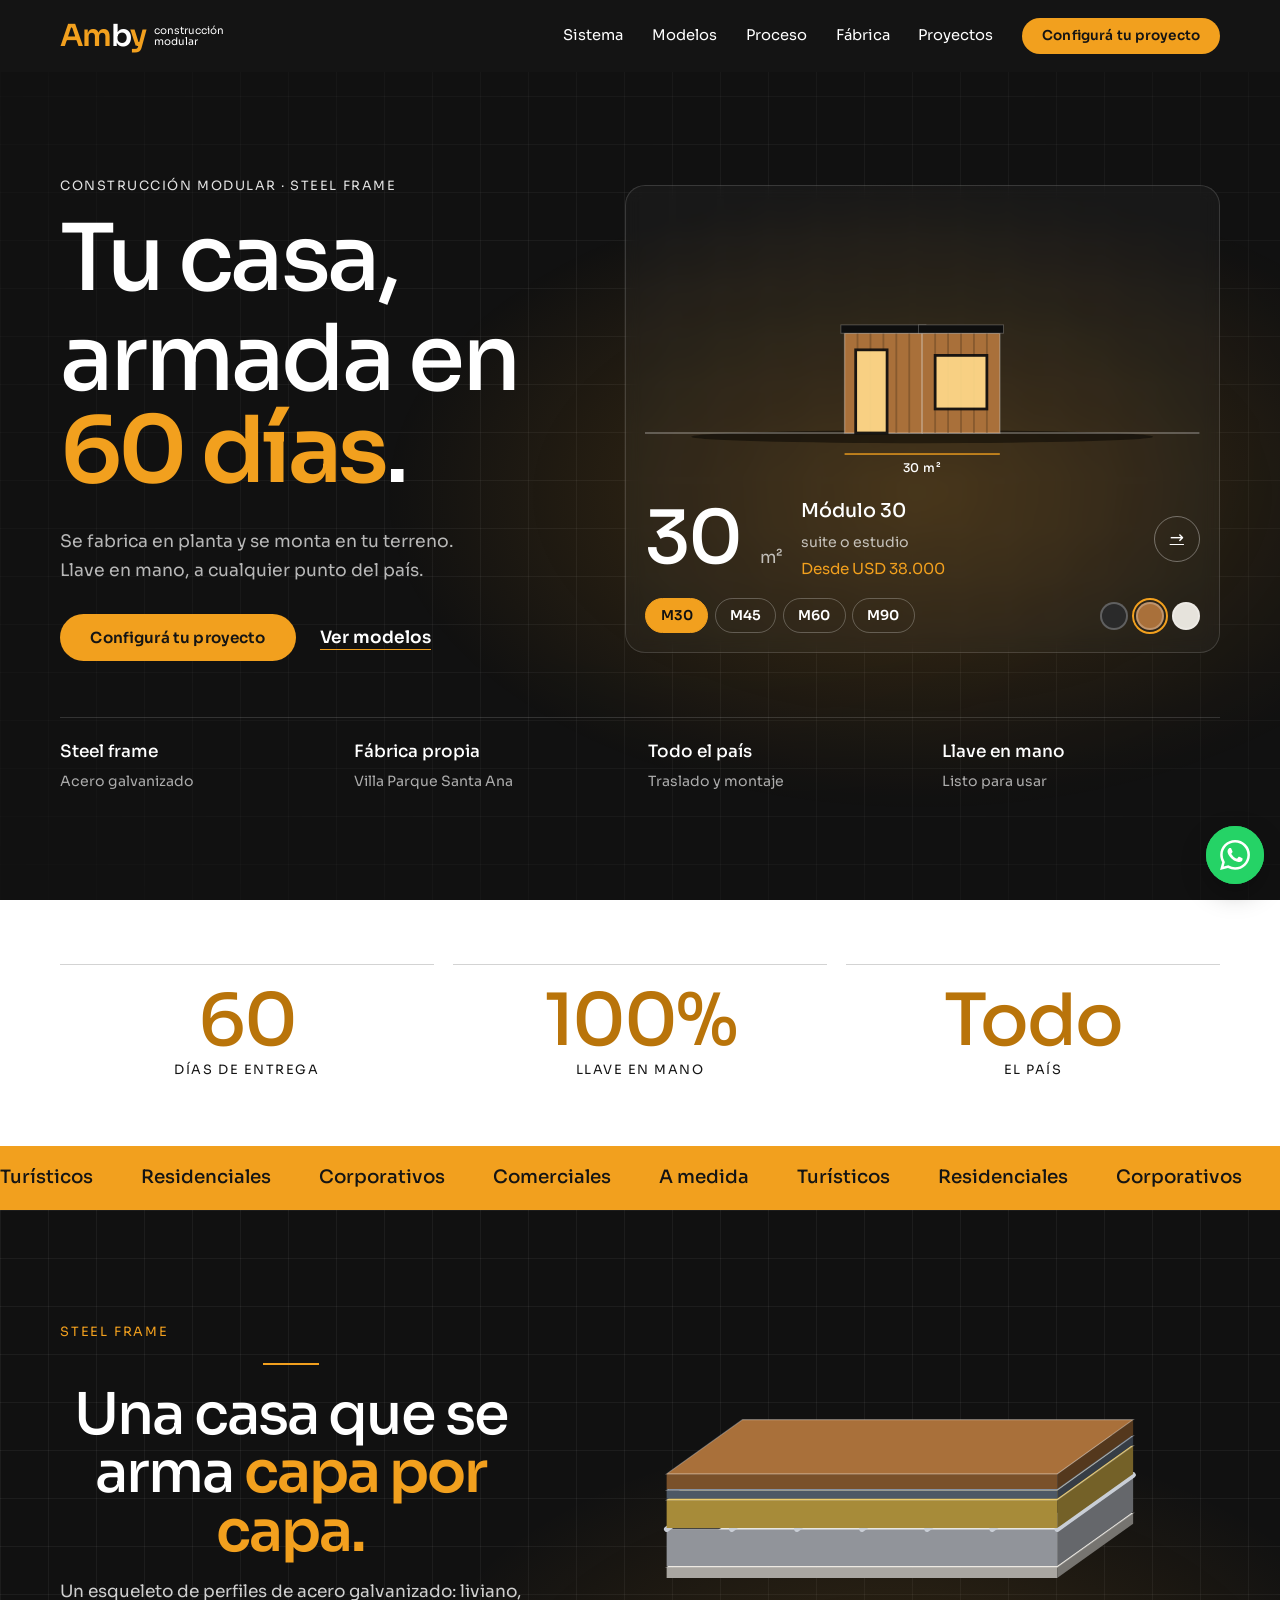
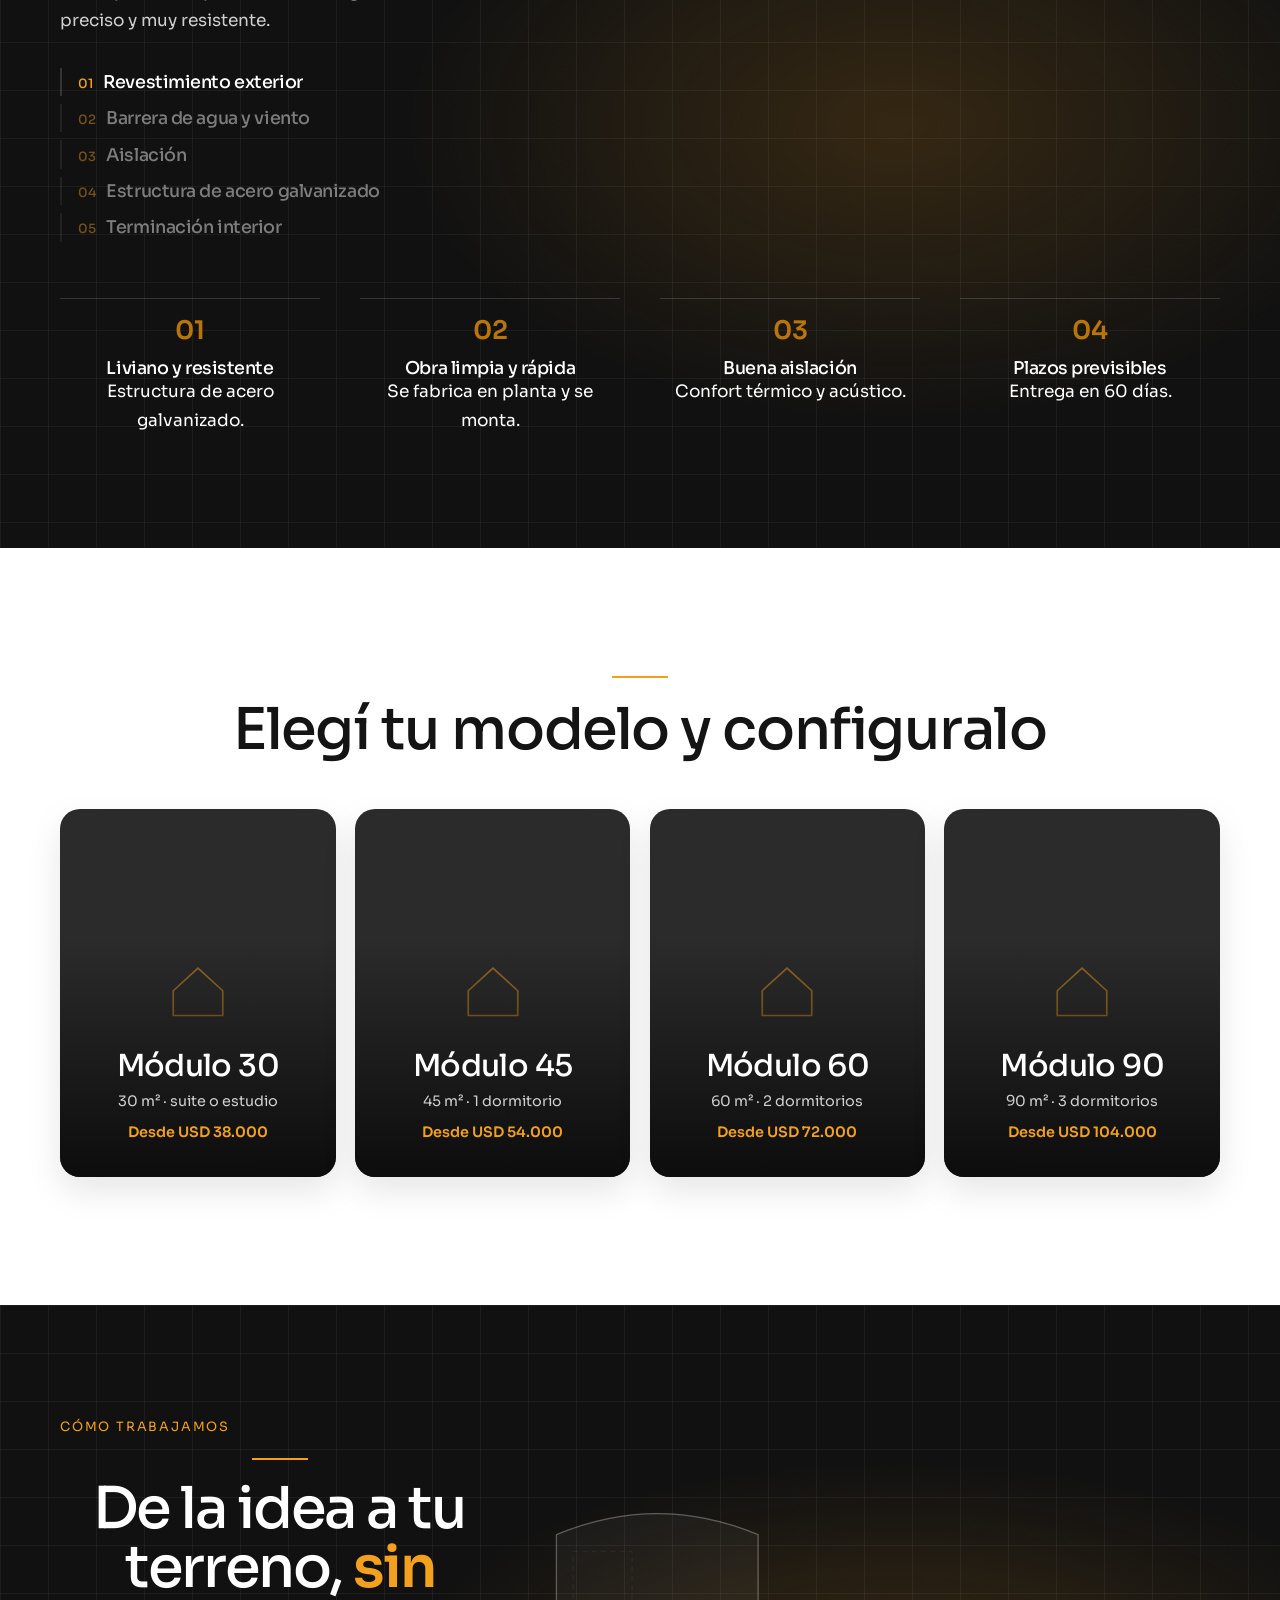
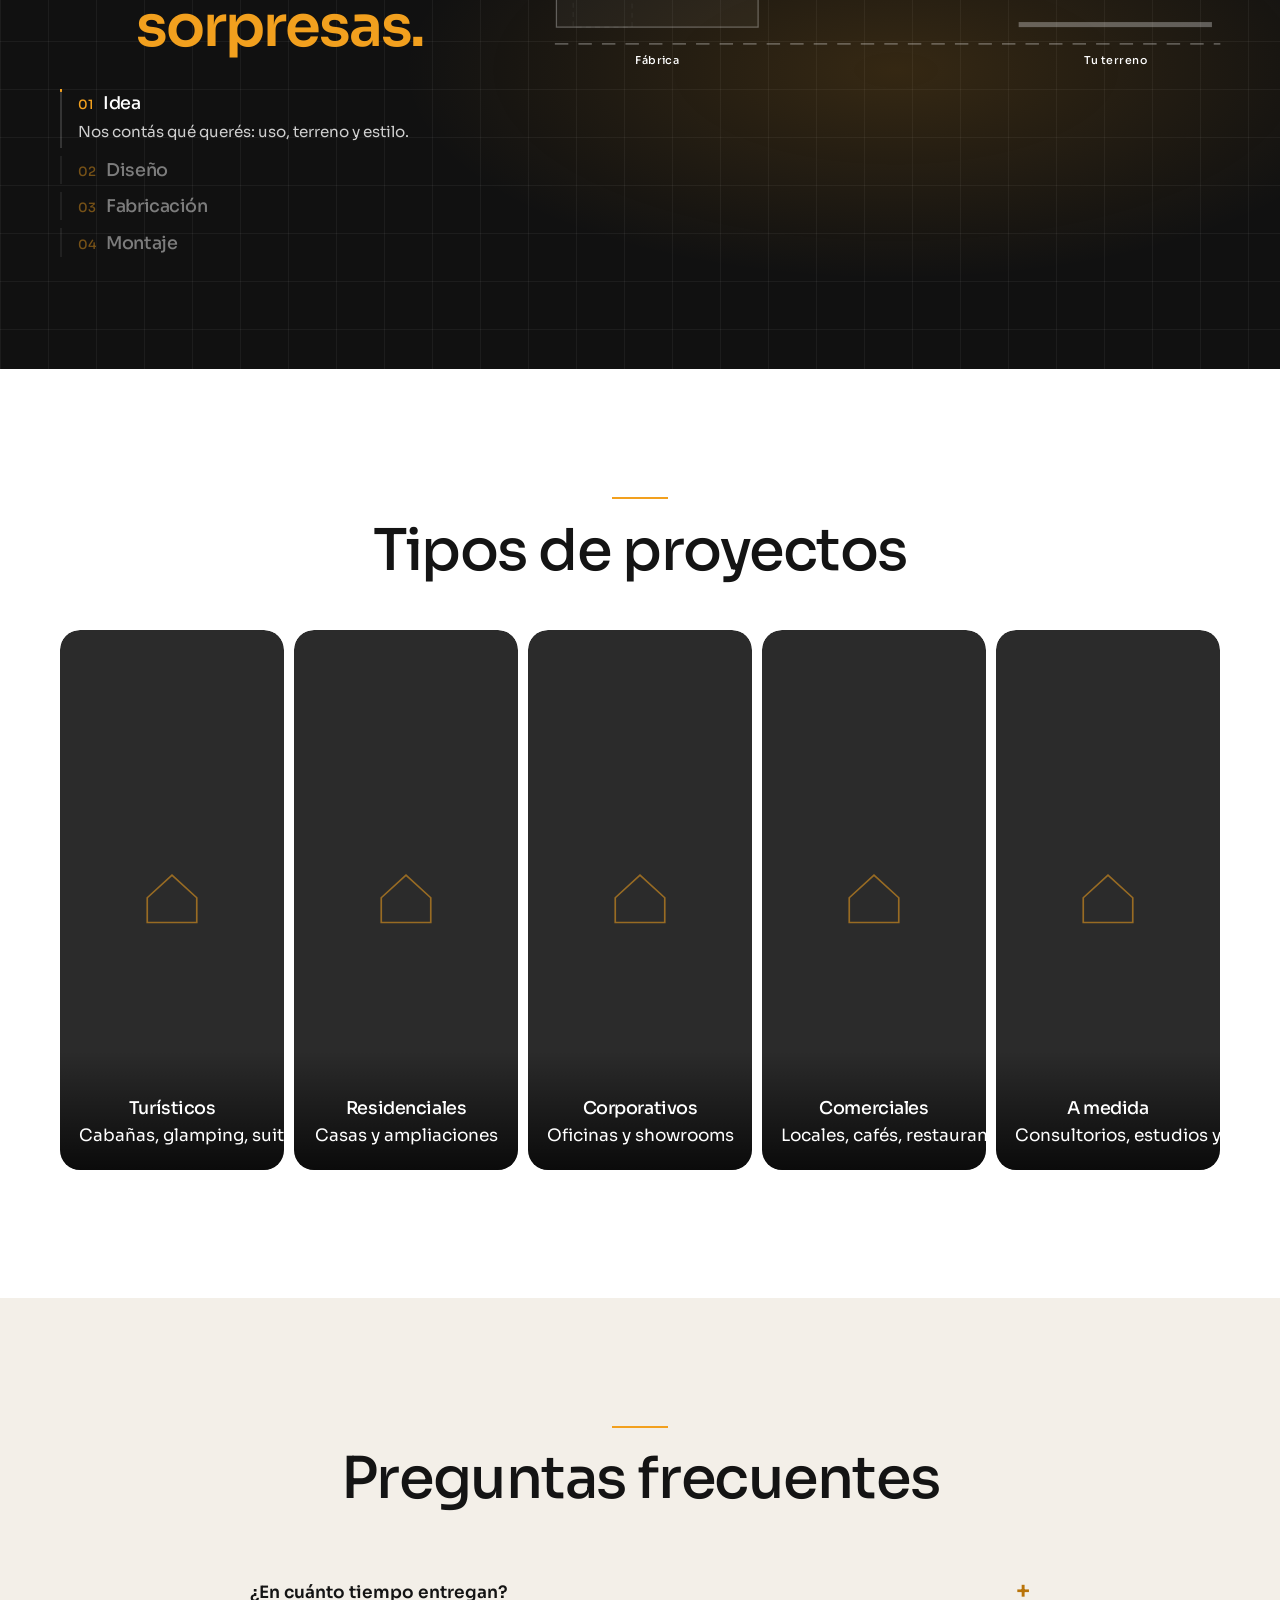
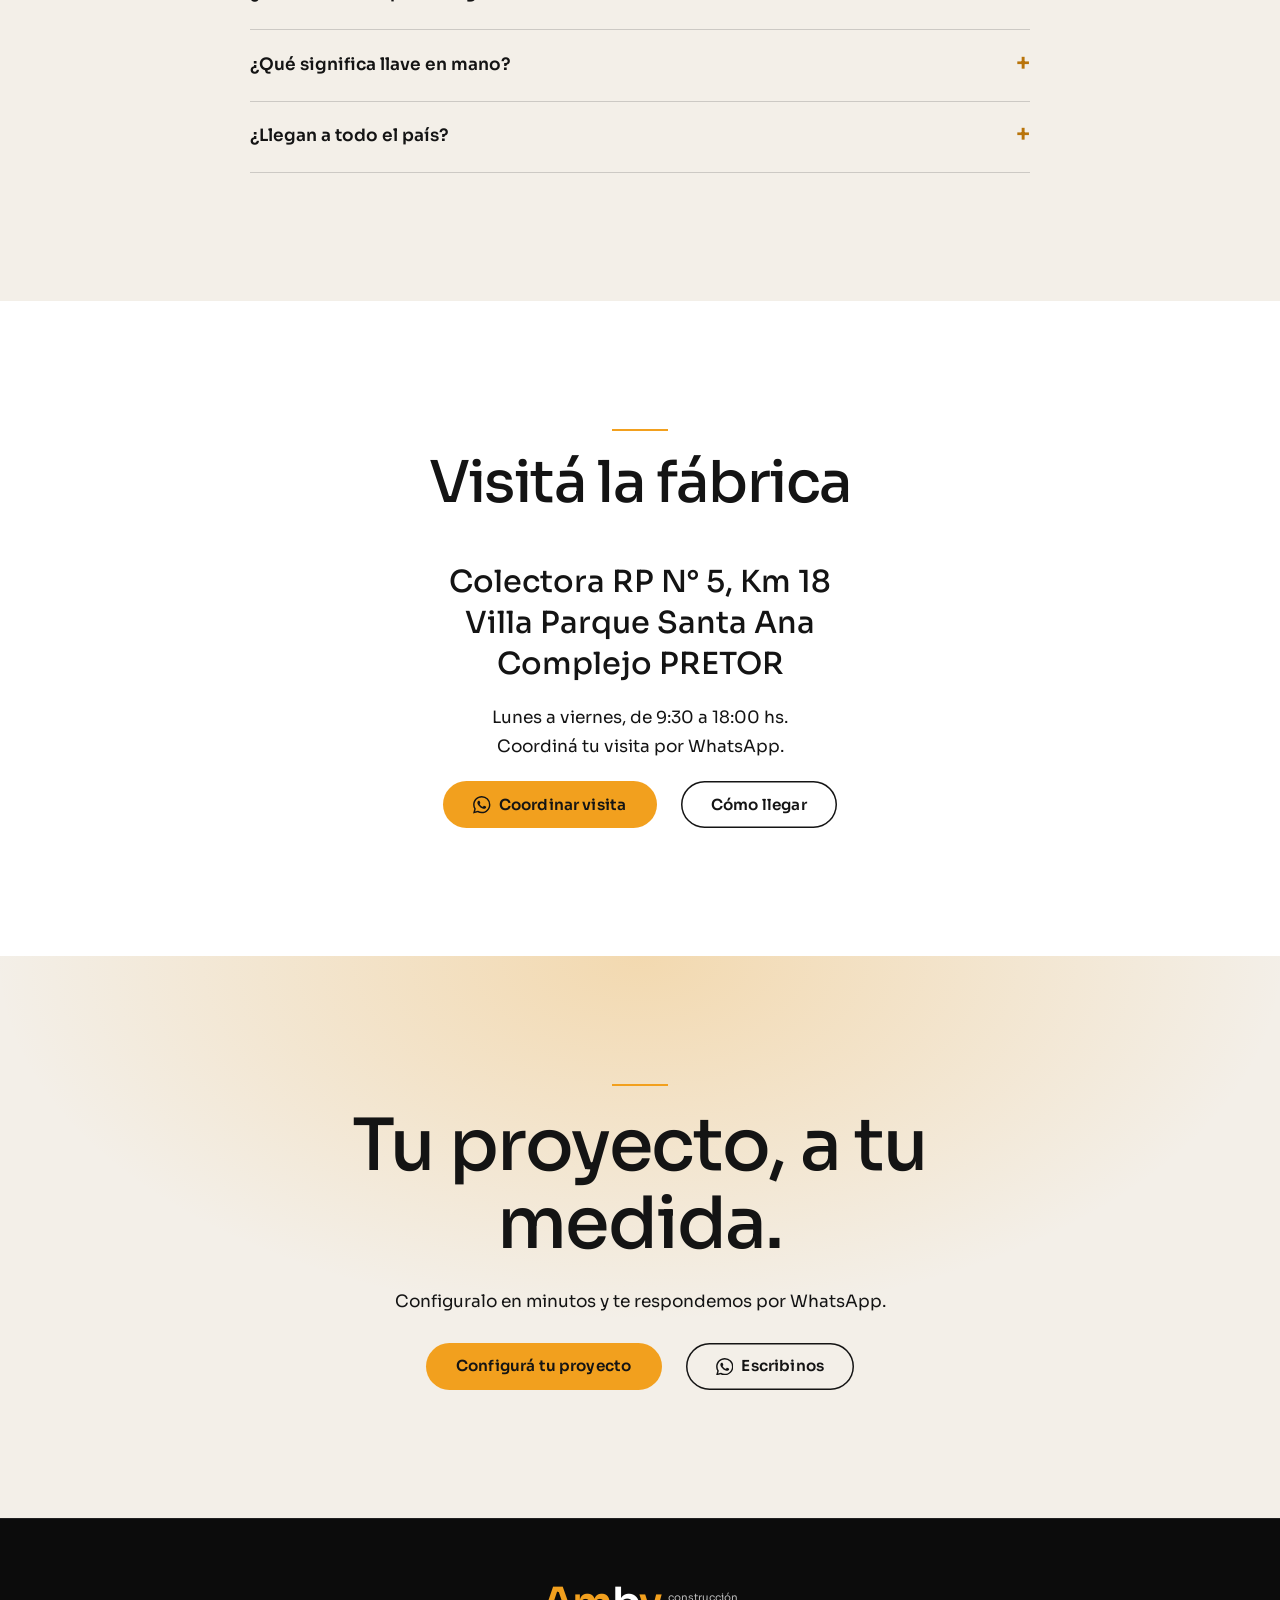
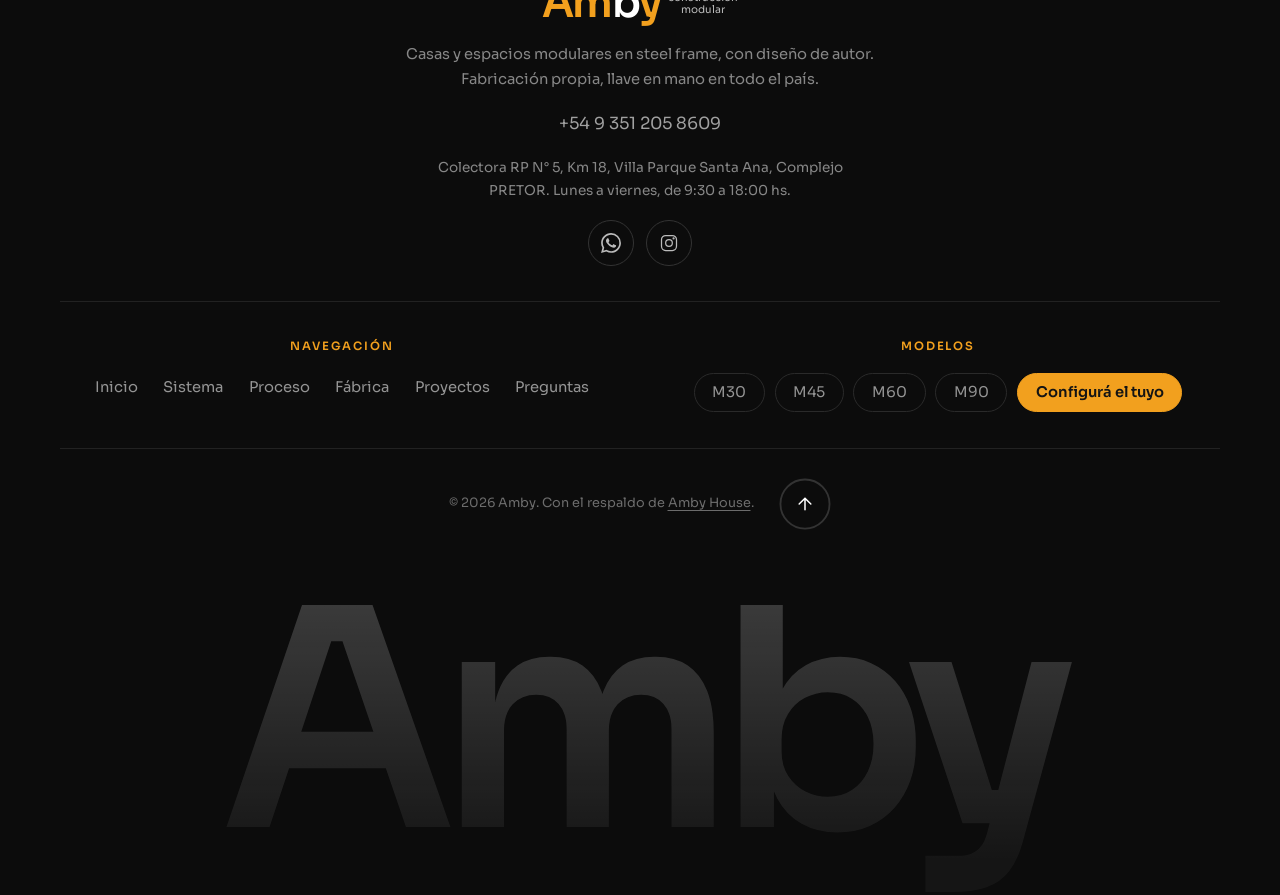
==== commit 5532864c: "update" ====
--- a/index.html
+++ b/index.html
@@ -6,6 +6,7 @@
 <title>Amby | Construcción modular en steel frame en Argentina</title>
 <meta name="description" content="Casas y espacios modulares en steel frame con diseño de autor. Fabricación propia, llave en mano, entrega en 60 días en todo el país. Configurá tu proyecto online.">
 <link rel="canonical" href="https://TU-DOMINIO.com.ar/">
+<script>(function(){var d=document.documentElement;try{var f=/[?&]intro/.test(location.search),v=sessionStorage.getItem("amby-intro");d.classList.add((v&&!f)||matchMedia("(prefers-reduced-motion:reduce)").matches?"no-intro":"intro-on")}catch(e){d.classList.add("intro-on")}})()</script>
 <meta name="theme-color" content="#141414">
 <meta property="og:type" content="website"><meta property="og:locale" content="es_AR">
 <meta property="og:title" content="Amby | Construcción modular pensada como arquitectura"><meta property="og:description" content="Steel frame, diseño de autor y entrega en 60 días.">
@@ -19,6 +20,7 @@
 <script type="application/ld+json">{"@context":"https://schema.org","@type":"FAQPage","mainEntity":[{"@type":"Question","name":"¿En cuánto tiempo entregan?","acceptedAnswer":{"@type":"Answer","text":"En 60 días. Al fabricarse en planta, los plazos son previsibles."}},{"@type":"Question","name":"¿Qué significa llave en mano?","acceptedAnswer":{"@type":"Answer","text":"Nos ocupamos del proyecto, la fabricación y el montaje."}},{"@type":"Question","name":"¿Llegan a todo el país?","acceptedAnswer":{"@type":"Answer","text":"Sí, fabricamos en planta y montamos en todo el país."}}]}</script>
 </head>
 <body class="home">
+<div id="intro" aria-hidden="true"><div class="in-stage"><div class="in-logo"><span>Am<i>b</i>y</span><small>Construcción modular · Steel frame</small></div><div class="in-lane"><div class="in-cover"></div><div class="in-road"></div><div class="in-truck"><svg viewBox="0 0 520 170" role="presentation" focusable="false"><defs><pattern id="inSl" width="13" height="10" patternUnits="userSpaceOnUse"><rect x="11" width="1.6" height="10" fill="#000" opacity=".18"/></pattern></defs><g class="in-sm"><circle cx="361" cy="44" r="5" fill="#fff"/></g><g class="in-sm" style="animation-delay:.35s"><circle cx="361" cy="44" r="5" fill="#fff"/></g><g class="in-sm" style="animation-delay:.7s"><circle cx="361" cy="44" r="5" fill="#fff"/></g><rect x="358" y="50" width="6" height="80" rx="2" fill="#7a7a7a"/><rect x="356" y="47" width="10" height="4" rx="1" fill="#555"/><rect x="14" y="122" width="362" height="12" rx="3" fill="#2b2b2b"/><rect x="26" y="134" width="300" height="6" rx="2" fill="#1b1b1b"/><rect x="34" y="44" width="304" height="78" fill="#A9703A"/><rect x="34" y="44" width="304" height="78" fill="url(#inSl)"/><rect x="185" y="44" width="2.5" height="78" fill="#000" opacity=".35"/><rect x="26" y="34" width="320" height="11" rx="2" fill="#0e0e0e" stroke="#fff" stroke-opacity=".25" stroke-width="1.5"/><g fill="#ffd98a" stroke="#0e0e0e" stroke-width="3"><rect x="48" y="62" width="30" height="60"/><rect x="118" y="64" width="52" height="38"/><rect x="208" y="64" width="56" height="38"/><rect x="304" y="64" width="28" height="38"/></g><rect x="104" y="34" width="7" height="88" fill="#F2A01E"/><rect x="290" y="34" width="7" height="88" fill="#F2A01E"/><rect x="360" y="130" width="140" height="10" rx="3" fill="#1b1b1b"/><path d="M366 130V72q0-6 6-6h48q8 0 13 6l19 28h36q6 0 6 6v24z" fill="#F2A01E"/><path d="M376 74h42q4 0 7 4l14 20H376z" fill="#18242c"/><path d="M392 76h14l-11 22h-14z" fill="#fff" opacity=".12"/><rect x="366" y="113" width="128" height="4" fill="#141414" opacity=".25"/><rect x="488" y="106" width="6" height="20" rx="2" fill="#1d1d1d"/><circle cx="491" cy="112" r="8" fill="#ffe9a8" opacity=".25"/><circle cx="491" cy="112" r="3.5" fill="#ffe9a8"/><rect x="484" y="128" width="18" height="6" rx="2" fill="#1d1d1d"/><g transform="translate(72 150)"><g class="in-wh"><circle r="19" fill="#0d0d0d" stroke="#3a3a3a" stroke-width="2"/><circle r="9" fill="#8a8a8a"/><path d="M-9 0H9M0-9V9" stroke="#0d0d0d" stroke-width="2.4"/><circle cx="13.5" r="2" fill="#cfcfcf"/><circle r="2.5" fill="#0d0d0d"/></g></g><g transform="translate(112 150)"><g class="in-wh"><circle r="19" fill="#0d0d0d" stroke="#3a3a3a" stroke-width="2"/><circle r="9" fill="#8a8a8a"/><path d="M-9 0H9M0-9V9" stroke="#0d0d0d" stroke-width="2.4"/><circle cx="13.5" r="2" fill="#cfcfcf"/><circle r="2.5" fill="#0d0d0d"/></g></g><g transform="translate(398 150)"><g class="in-wh"><circle r="19" fill="#0d0d0d" stroke="#3a3a3a" stroke-width="2"/><circle r="9" fill="#8a8a8a"/><path d="M-9 0H9M0-9V9" stroke="#0d0d0d" stroke-width="2.4"/><circle cx="13.5" r="2" fill="#cfcfcf"/><circle r="2.5" fill="#0d0d0d"/></g></g><g transform="translate(436 150)"><g class="in-wh"><circle r="19" fill="#0d0d0d" stroke="#3a3a3a" stroke-width="2"/><circle r="9" fill="#8a8a8a"/><path d="M-9 0H9M0-9V9" stroke="#0d0d0d" stroke-width="2.4"/><circle cx="13.5" r="2" fill="#cfcfcf"/><circle r="2.5" fill="#0d0d0d"/></g></g><g transform="translate(472 150)"><g class="in-wh"><circle r="19" fill="#0d0d0d" stroke="#3a3a3a" stroke-width="2"/><circle r="9" fill="#8a8a8a"/><path d="M-9 0H9M0-9V9" stroke="#0d0d0d" stroke-width="2.4"/><circle cx="13.5" r="2" fill="#cfcfcf"/><circle r="2.5" fill="#0d0d0d"/></g></g></svg></div></div></div></div>
 <a class="skip" href="#contenido">Saltar al contenido</a><div class="bar"></div>
 <header class="top"><div class="wrap">
   <a class="brand" href="index.html" aria-label="Amby, construcción modular"><span>Am<i>b</i>y</span><small>construcción<br>modular</small></a>
--- a/css/styles.css
+++ b/css/styles.css
@@ -346,3 +346,31 @@
  .hero.hz h1{font-size:clamp(2.7rem,13vw,3.6rem)}
  .hero.hz .hz-sub{font-size:clamp(.95rem,4.2vw,1.05rem);line-height:1.6;max-width:34ch}
 }
+
+/* pantalla de entrada: camión con la casa */
+.no-intro #intro{display:none}
+html.intro-on{overflow:hidden}
+.intro-on .hero.hz *{animation-play-state:paused!important}
+#intro{--tw:clamp(290px,66vw,560px);position:fixed;inset:0;z-index:200;display:grid;align-content:center;background:#141414;color:#fff;overflow:hidden;animation:inout .75s cubic-bezier(.7,0,.2,1) 3.45s both}
+#intro.skip{animation:inout .45s cubic-bezier(.7,0,.2,1) both}
+.in-stage{width:100%}
+.in-logo{text-align:center;padding:0 1rem 1.6rem}
+.in-logo span{display:block;font:600 clamp(3.6rem,15vw,6.8rem)/1 var(--f);letter-spacing:-.04em;color:var(--o)}
+.in-logo span i{font-style:normal;color:#fff}
+.in-logo small{display:block;margin-top:.9rem;font-size:clamp(.6rem,2.6vw,.8rem);letter-spacing:.22em;text-transform:uppercase;color:rgba(255,255,255,.7)}
+.in-lane{position:relative;height:calc(var(--tw)*170/520)}
+.in-truck,.in-cover{position:absolute;left:0;animation:intruck 3s cubic-bezier(.55,.05,.3,1) .2s both}
+.in-truck{bottom:0;width:var(--tw);z-index:3}
+.in-truck svg{display:block;width:100%;height:auto;overflow:visible;animation:inbump .32s ease-in-out infinite alternate}
+.in-cover{top:-340px;bottom:0;width:260vw;margin-left:calc(var(--tw)*.027);background:#141414;z-index:1}
+.in-road{position:absolute;left:0;right:0;bottom:-1px;height:2px;background:rgba(255,255,255,.2);z-index:2}
+.in-road::after{content:"";position:absolute;left:0;right:0;top:14px;height:3px;background:linear-gradient(90deg,rgba(255,255,255,.22) 26px,transparent 26px) 0 0/62px 3px repeat-x;animation:inroad .52s linear infinite}
+.in-wh{transform-box:fill-box;transform-origin:center;animation:inspin .6s linear infinite}
+.in-sm{opacity:0;transform-box:fill-box;transform-origin:center;animation:insmoke 1.05s ease-out infinite}.in-sm circle{fill:#fff}
+@keyframes intruck{from{transform:translateX(calc(var(--tw)*-1.06))}to{transform:translateX(100vw)}}
+@keyframes inout{to{transform:translateY(-100%)}}
+@keyframes inspin{to{transform:rotate(360deg)}}
+@keyframes inbump{to{transform:translateY(-1.5px)}}
+@keyframes inroad{to{background-position-x:-62px}}
+@keyframes insmoke{0%{opacity:.5;transform:translate(0,0) scale(.6)}100%{opacity:0;transform:translate(-34px,-30px) scale(2.1)}}
+@media(prefers-reduced-motion:reduce){#intro{display:none}}
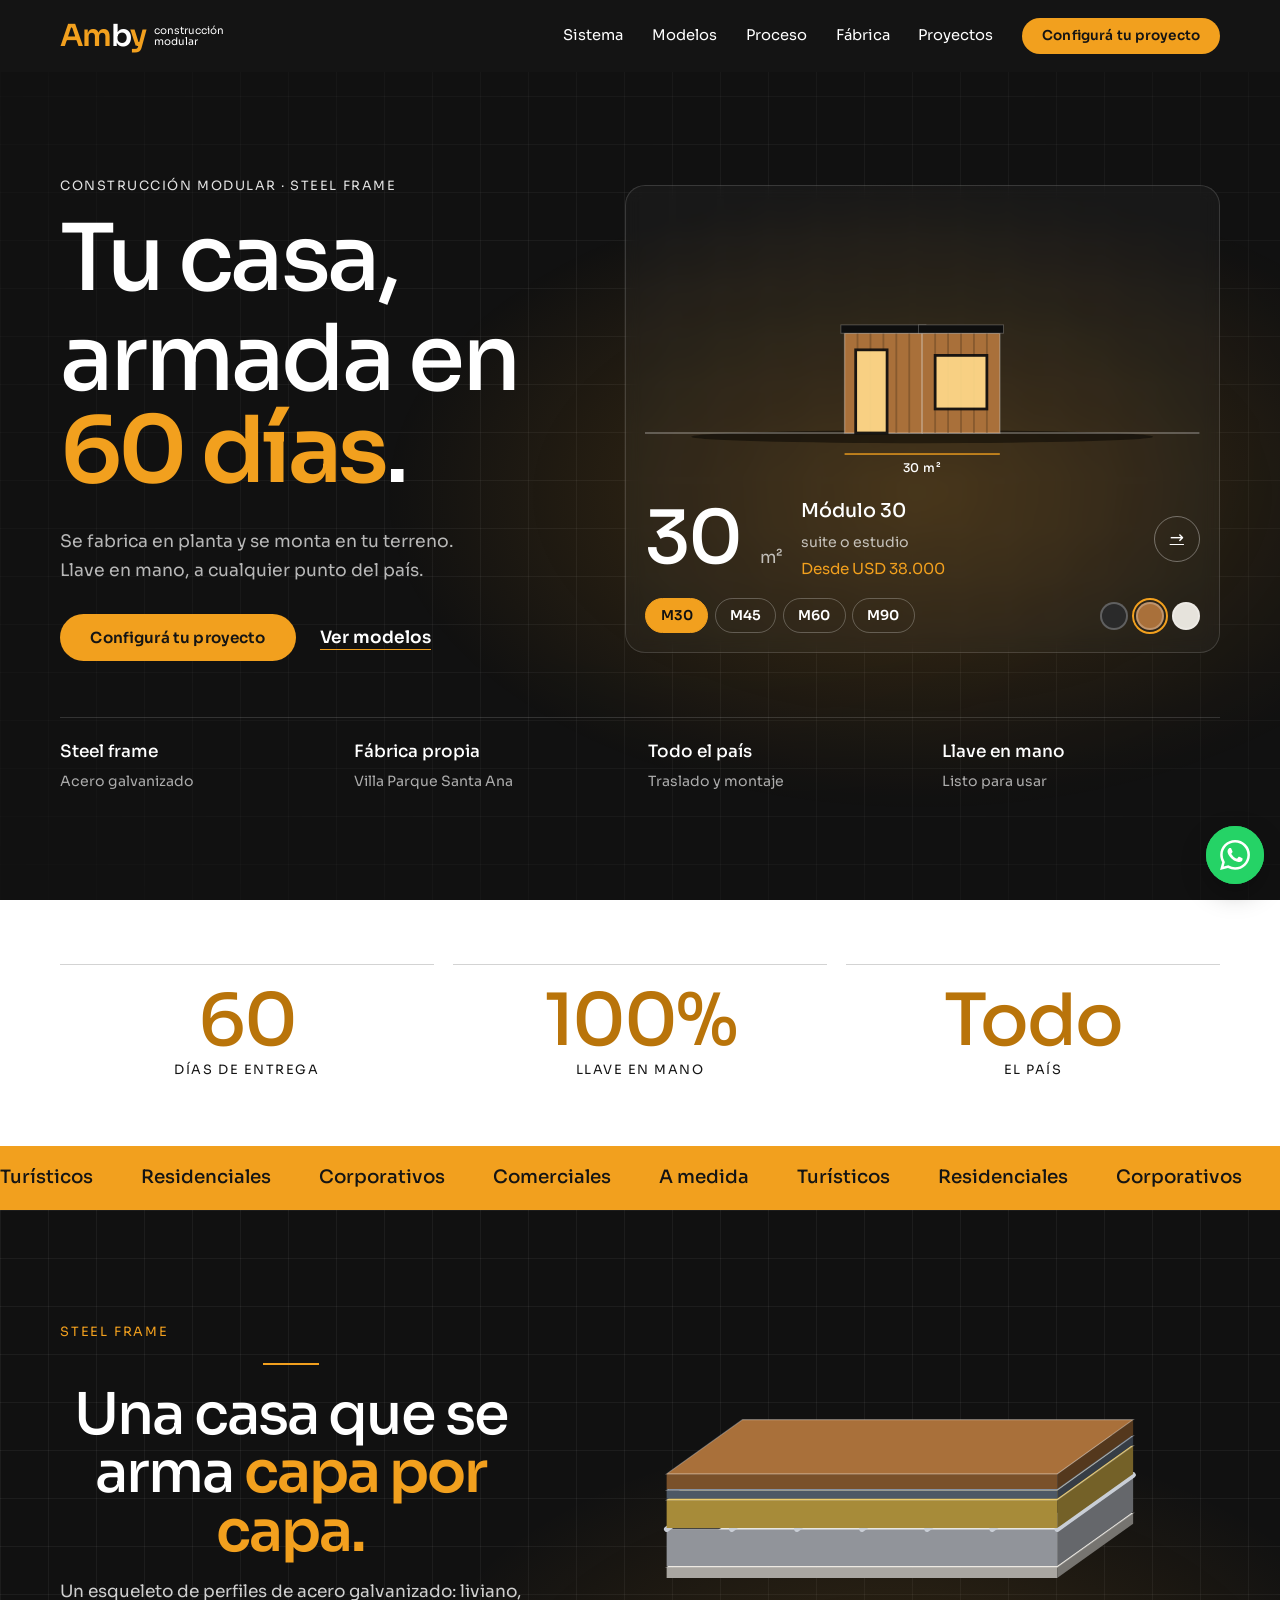
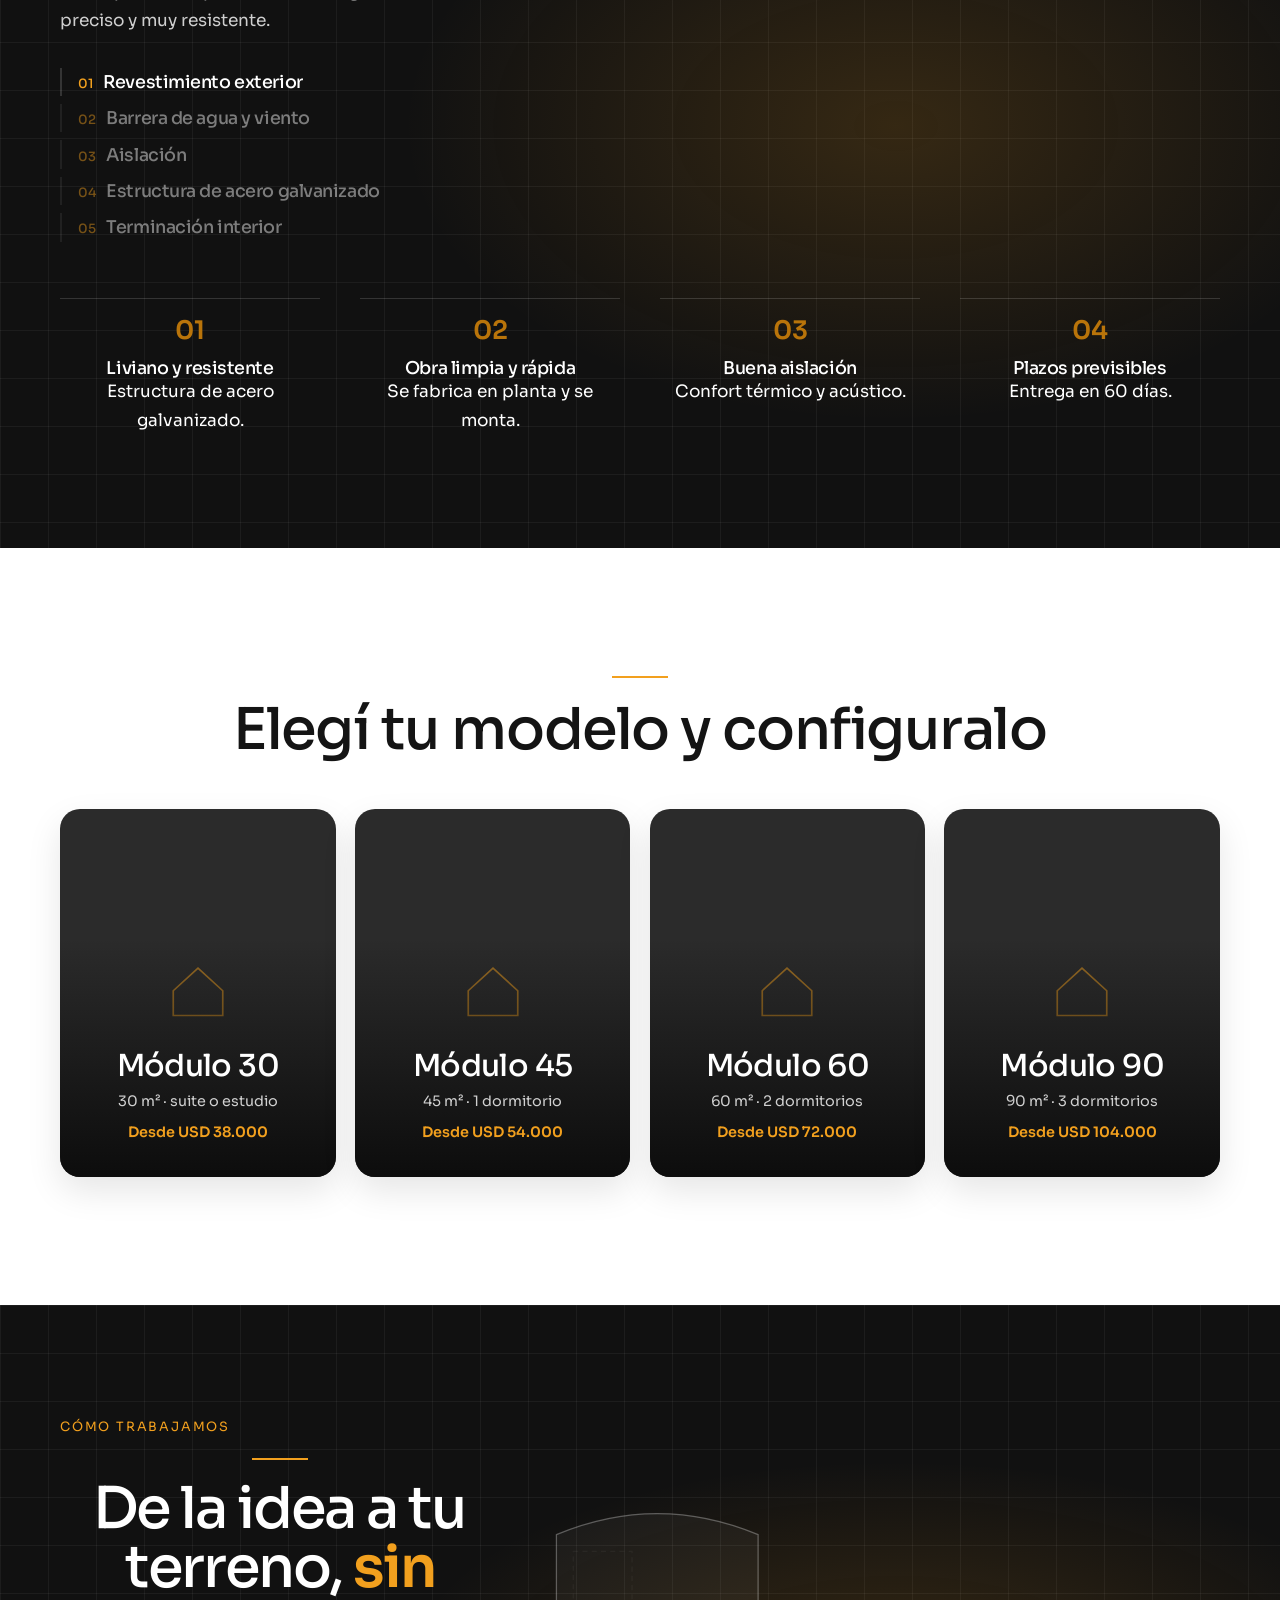
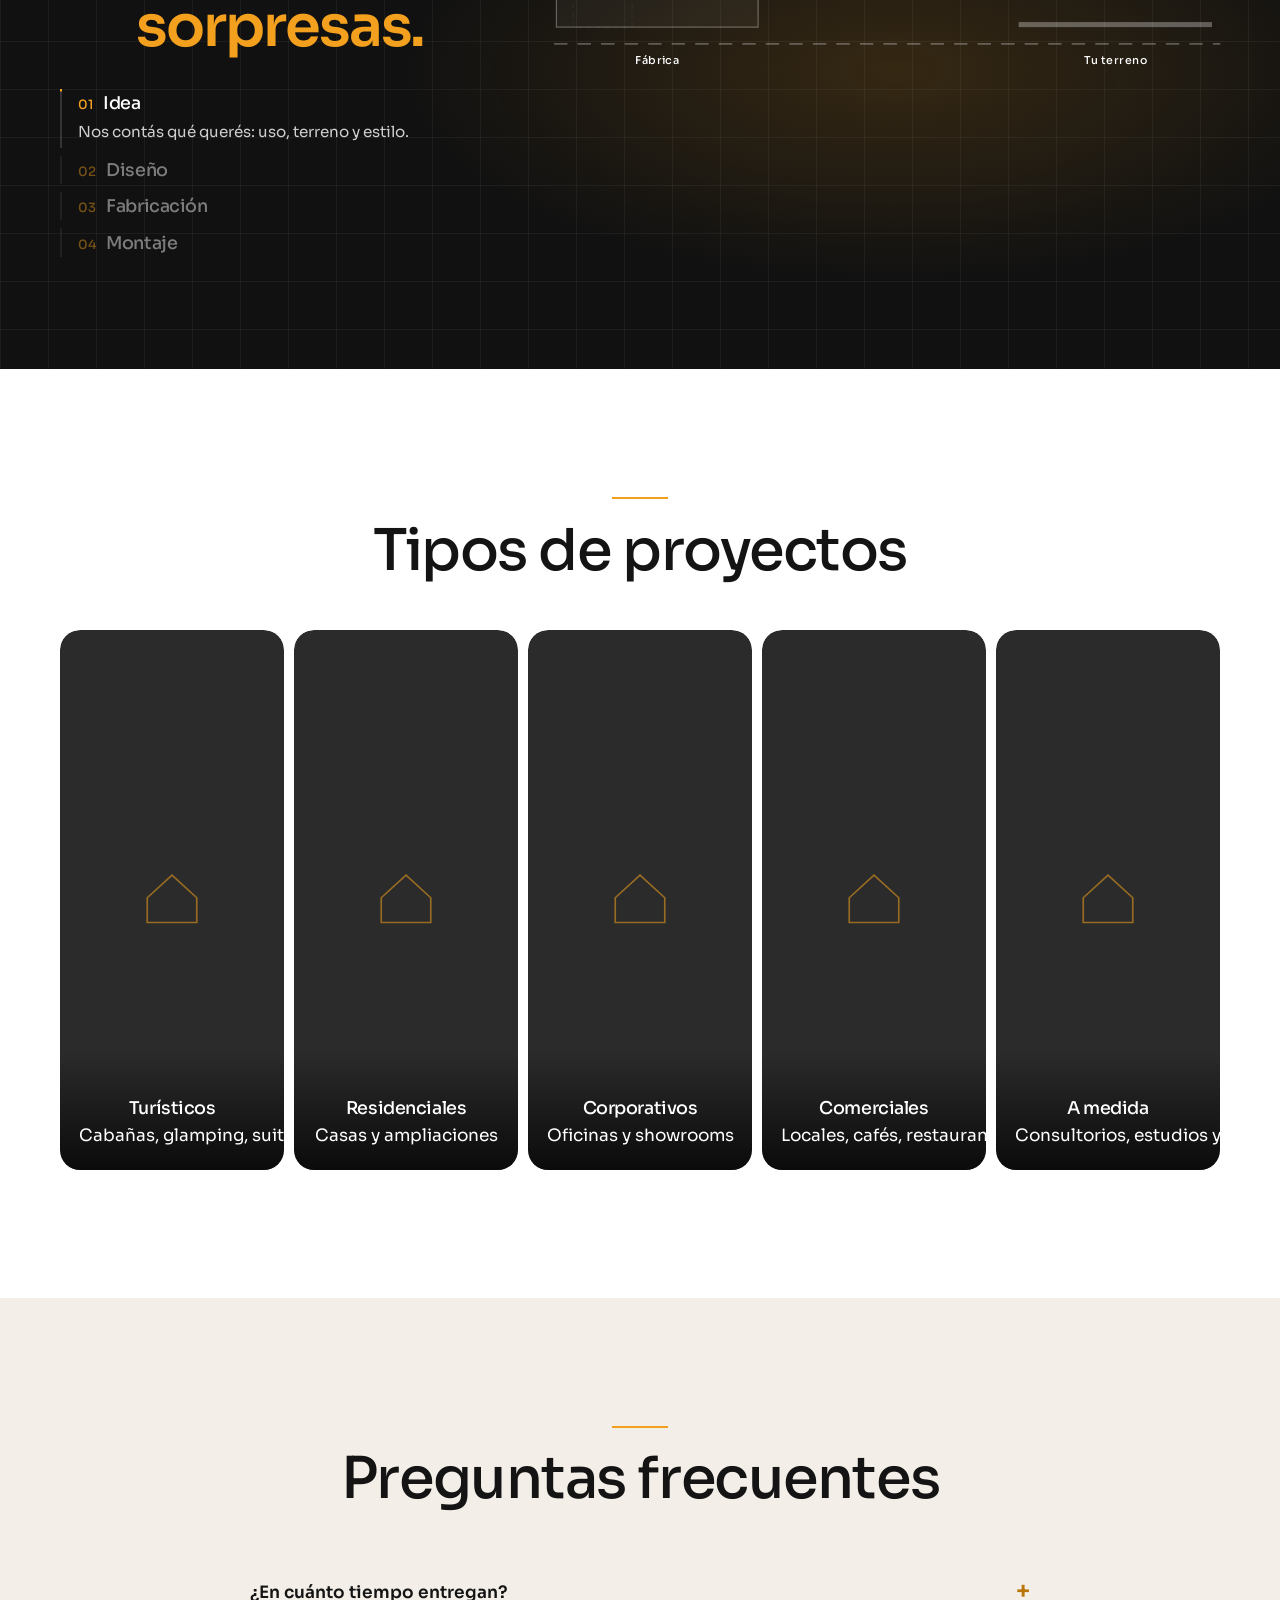
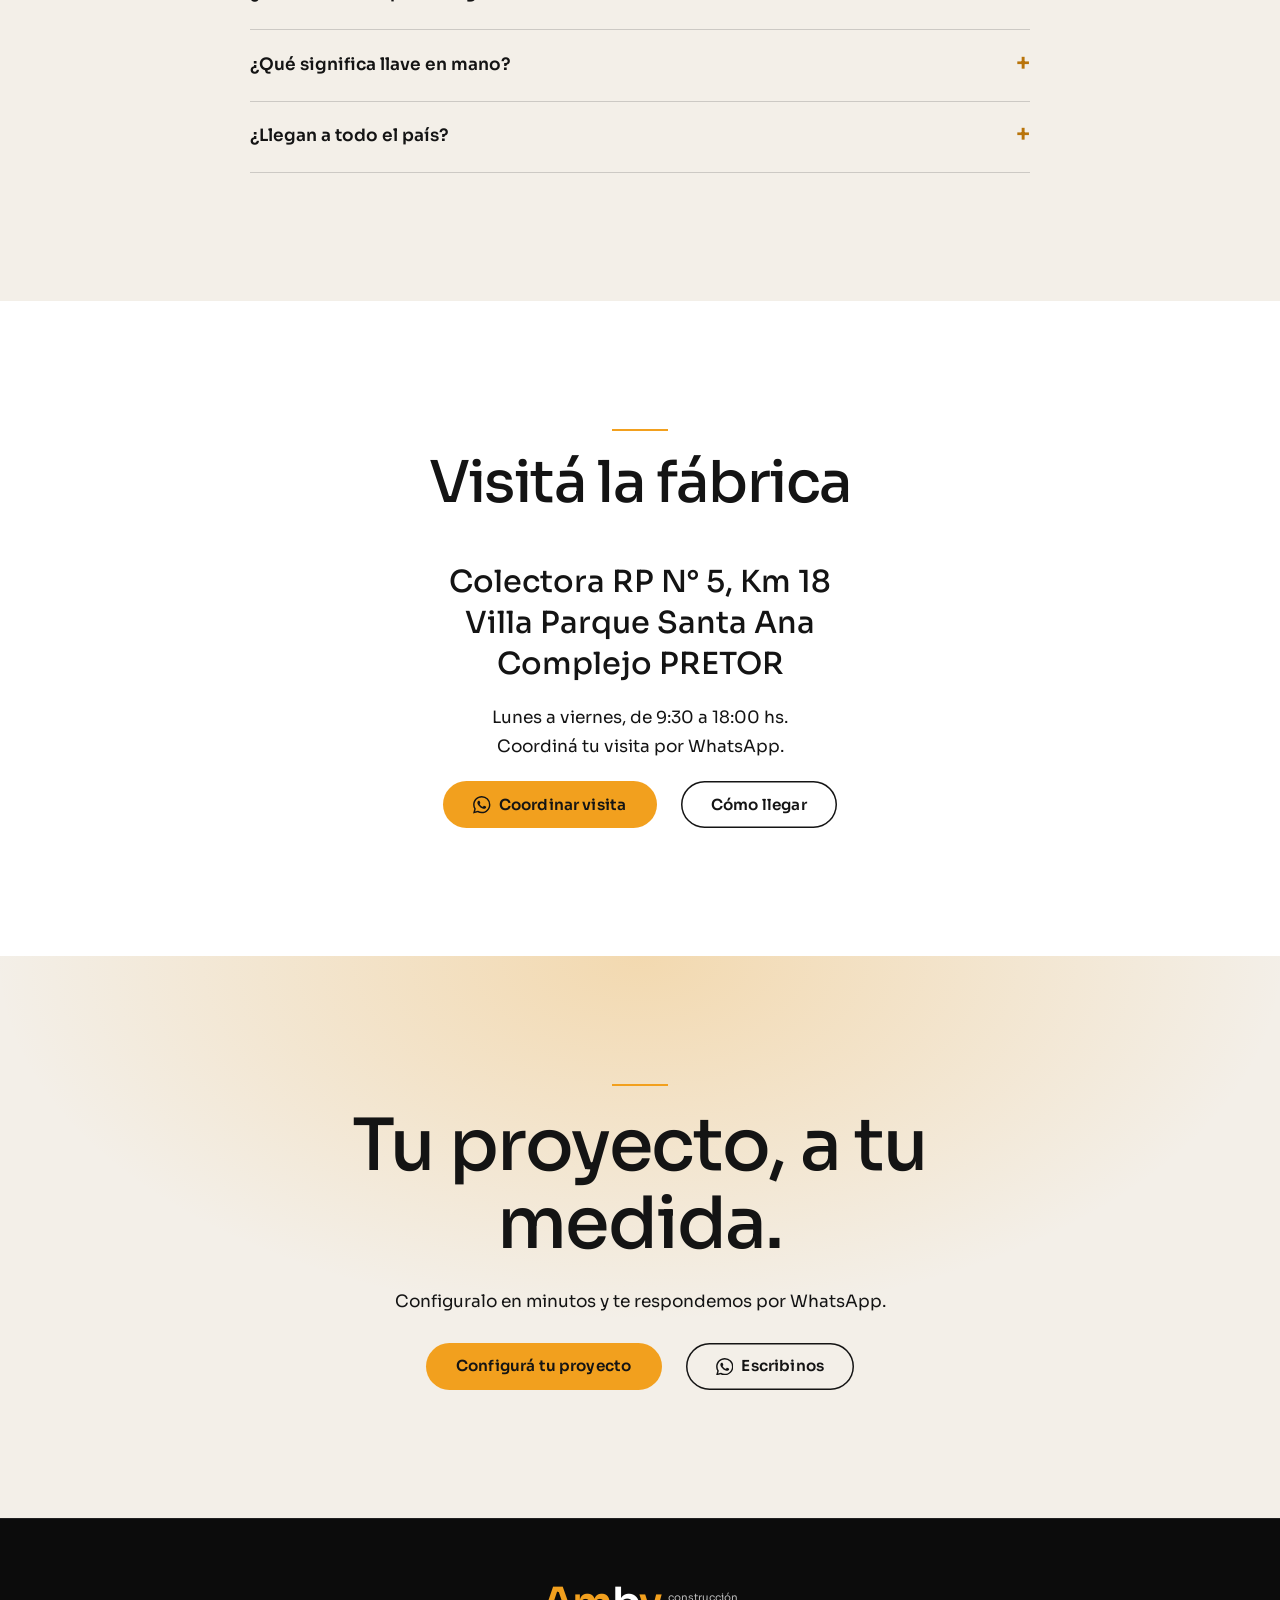
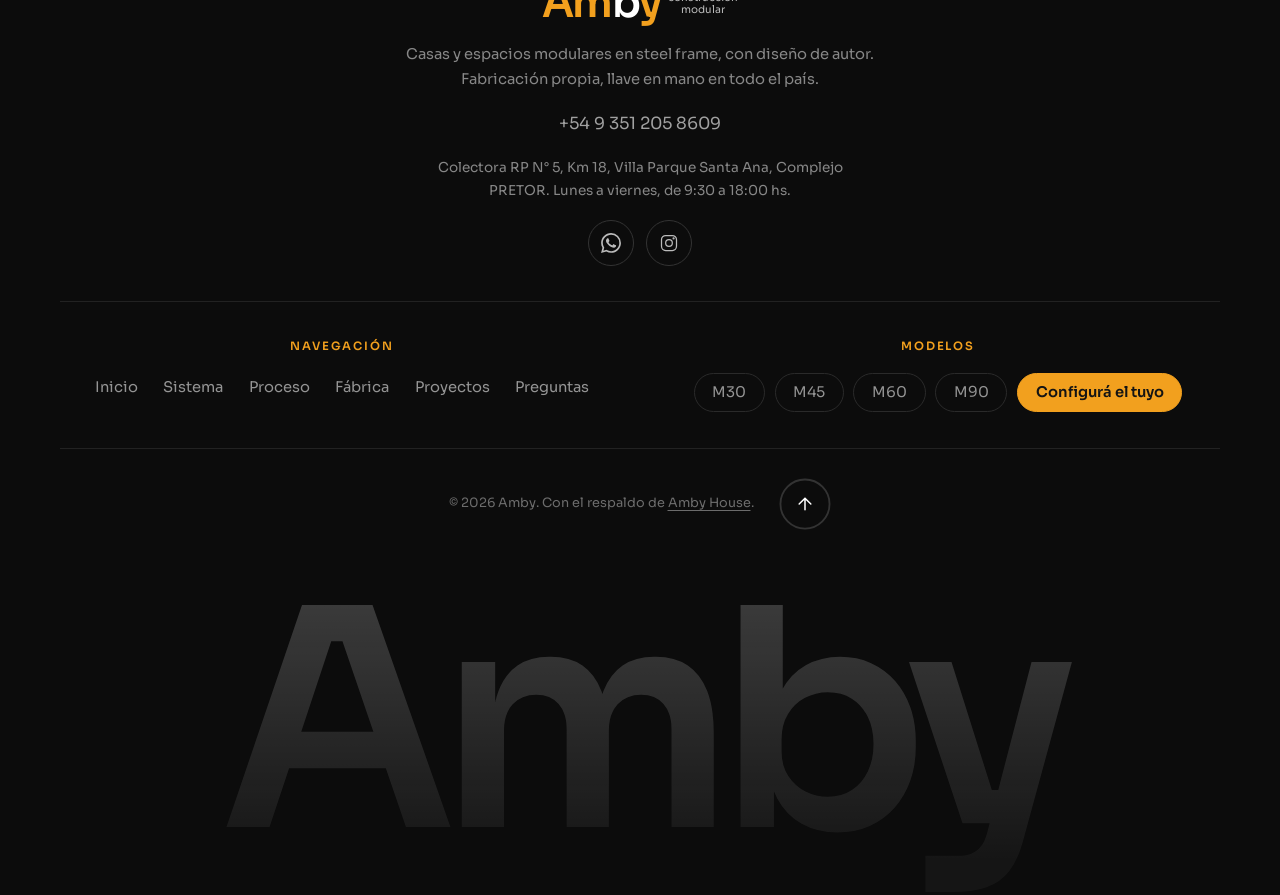
==== commit 3cb56bbe: "update index.html" ====
--- a/index.html
+++ b/index.html
@@ -20,7 +20,7 @@
 <script type="application/ld+json">{"@context":"https://schema.org","@type":"FAQPage","mainEntity":[{"@type":"Question","name":"¿En cuánto tiempo entregan?","acceptedAnswer":{"@type":"Answer","text":"En 60 días. Al fabricarse en planta, los plazos son previsibles."}},{"@type":"Question","name":"¿Qué significa llave en mano?","acceptedAnswer":{"@type":"Answer","text":"Nos ocupamos del proyecto, la fabricación y el montaje."}},{"@type":"Question","name":"¿Llegan a todo el país?","acceptedAnswer":{"@type":"Answer","text":"Sí, fabricamos en planta y montamos en todo el país."}}]}</script>
 </head>
 <body class="home">
-<div id="intro" aria-hidden="true"><div class="in-stage"><div class="in-logo"><span>Am<i>b</i>y</span><small>Construcción modular · Steel frame</small></div><div class="in-lane"><div class="in-cover"></div><div class="in-road"></div><div class="in-truck"><svg viewBox="0 0 520 170" role="presentation" focusable="false"><defs><pattern id="inSl" width="13" height="10" patternUnits="userSpaceOnUse"><rect x="11" width="1.6" height="10" fill="#000" opacity=".18"/></pattern></defs><g class="in-sm"><circle cx="361" cy="44" r="5" fill="#fff"/></g><g class="in-sm" style="animation-delay:.35s"><circle cx="361" cy="44" r="5" fill="#fff"/></g><g class="in-sm" style="animation-delay:.7s"><circle cx="361" cy="44" r="5" fill="#fff"/></g><rect x="358" y="50" width="6" height="80" rx="2" fill="#7a7a7a"/><rect x="356" y="47" width="10" height="4" rx="1" fill="#555"/><rect x="14" y="122" width="362" height="12" rx="3" fill="#2b2b2b"/><rect x="26" y="134" width="300" height="6" rx="2" fill="#1b1b1b"/><rect x="34" y="44" width="304" height="78" fill="#A9703A"/><rect x="34" y="44" width="304" height="78" fill="url(#inSl)"/><rect x="185" y="44" width="2.5" height="78" fill="#000" opacity=".35"/><rect x="26" y="34" width="320" height="11" rx="2" fill="#0e0e0e" stroke="#fff" stroke-opacity=".25" stroke-width="1.5"/><g fill="#ffd98a" stroke="#0e0e0e" stroke-width="3"><rect x="48" y="62" width="30" height="60"/><rect x="118" y="64" width="52" height="38"/><rect x="208" y="64" width="56" height="38"/><rect x="304" y="64" width="28" height="38"/></g><rect x="104" y="34" width="7" height="88" fill="#F2A01E"/><rect x="290" y="34" width="7" height="88" fill="#F2A01E"/><rect x="360" y="130" width="140" height="10" rx="3" fill="#1b1b1b"/><path d="M366 130V72q0-6 6-6h48q8 0 13 6l19 28h36q6 0 6 6v24z" fill="#F2A01E"/><path d="M376 74h42q4 0 7 4l14 20H376z" fill="#18242c"/><path d="M392 76h14l-11 22h-14z" fill="#fff" opacity=".12"/><rect x="366" y="113" width="128" height="4" fill="#141414" opacity=".25"/><rect x="488" y="106" width="6" height="20" rx="2" fill="#1d1d1d"/><circle cx="491" cy="112" r="8" fill="#ffe9a8" opacity=".25"/><circle cx="491" cy="112" r="3.5" fill="#ffe9a8"/><rect x="484" y="128" width="18" height="6" rx="2" fill="#1d1d1d"/><g transform="translate(72 150)"><g class="in-wh"><circle r="19" fill="#0d0d0d" stroke="#3a3a3a" stroke-width="2"/><circle r="9" fill="#8a8a8a"/><path d="M-9 0H9M0-9V9" stroke="#0d0d0d" stroke-width="2.4"/><circle cx="13.5" r="2" fill="#cfcfcf"/><circle r="2.5" fill="#0d0d0d"/></g></g><g transform="translate(112 150)"><g class="in-wh"><circle r="19" fill="#0d0d0d" stroke="#3a3a3a" stroke-width="2"/><circle r="9" fill="#8a8a8a"/><path d="M-9 0H9M0-9V9" stroke="#0d0d0d" stroke-width="2.4"/><circle cx="13.5" r="2" fill="#cfcfcf"/><circle r="2.5" fill="#0d0d0d"/></g></g><g transform="translate(398 150)"><g class="in-wh"><circle r="19" fill="#0d0d0d" stroke="#3a3a3a" stroke-width="2"/><circle r="9" fill="#8a8a8a"/><path d="M-9 0H9M0-9V9" stroke="#0d0d0d" stroke-width="2.4"/><circle cx="13.5" r="2" fill="#cfcfcf"/><circle r="2.5" fill="#0d0d0d"/></g></g><g transform="translate(436 150)"><g class="in-wh"><circle r="19" fill="#0d0d0d" stroke="#3a3a3a" stroke-width="2"/><circle r="9" fill="#8a8a8a"/><path d="M-9 0H9M0-9V9" stroke="#0d0d0d" stroke-width="2.4"/><circle cx="13.5" r="2" fill="#cfcfcf"/><circle r="2.5" fill="#0d0d0d"/></g></g><g transform="translate(472 150)"><g class="in-wh"><circle r="19" fill="#0d0d0d" stroke="#3a3a3a" stroke-width="2"/><circle r="9" fill="#8a8a8a"/><path d="M-9 0H9M0-9V9" stroke="#0d0d0d" stroke-width="2.4"/><circle cx="13.5" r="2" fill="#cfcfcf"/><circle r="2.5" fill="#0d0d0d"/></g></g></svg></div></div></div></div>
+<div id="intro" aria-hidden="true"><div class="in-stage"><div class="in-logo"><span>Am<i>b</i>y</span><small>Construcción modular · Steel frame</small></div><div class="in-lane"><div class="in-cover"></div><div class="in-road"></div><div class="in-truck"><svg viewBox="0 0 520 170" role="presentation" focusable="false"><defs><pattern id="inSl" width="13" height="10" patternUnits="userSpaceOnUse"><rect x="11" width="1.6" height="10" fill="#000" opacity=".18"/></pattern></defs><g class="in-sm"><circle cx="361" cy="44" r="5" fill="#fff"/></g><g class="in-sm" style="animation-delay:.35s"><circle cx="361" cy="44" r="5" fill="#fff"/></g><g class="in-sm" style="animation-delay:.7s"><circle cx="361" cy="44" r="5" fill="#fff"/></g><rect x="358" y="50" width="6" height="80" rx="2" fill="#7a7a7a"/><rect x="356" y="47" width="10" height="4" rx="1" fill="#555"/><rect x="14" y="122" width="362" height="12" rx="3" fill="#2b2b2b"/><rect x="26" y="134" width="300" height="6" rx="2" fill="#1b1b1b"/><rect x="34" y="44" width="304" height="78" fill="#A9703A"/><rect x="34" y="44" width="304" height="78" fill="url(#inSl)"/><rect x="185" y="44" width="2.5" height="78" fill="#000" opacity=".35"/><rect x="26" y="34" width="320" height="11" rx="2" fill="#0e0e0e" stroke="#fff" stroke-opacity=".25" stroke-width="1.5"/><g fill="#ffd98a" stroke="#0e0e0e" stroke-width="3"><rect x="48" y="62" width="30" height="60"/><rect x="118" y="64" width="52" height="38"/><rect x="208" y="64" width="56" height="38"/><rect x="304" y="64" width="28" height="38"/></g><rect x="104" y="34" width="7" height="88" fill="#F2A01E"/><rect x="290" y="34" width="7" height="88" fill="#F2A01E"/><rect x="360" y="130" width="140" height="10" rx="3" fill="#1b1b1b"/><path d="M366 130V72q0-6 6-6h48q8 0 13 6l19 28h36q6 0 6 6v24z" fill="#F2A01E"/><path d="M376 74h42q4 0 7 4l14 20H376z" fill="#18242c"/><path d="M392 76h14l-11 22h-14z" fill="#fff" opacity=".12"/><rect x="366" y="113" width="128" height="4" fill="#141414" opacity=".25"/><rect x="488" y="106" width="6" height="20" rx="2" fill="#1d1d1d"/><circle cx="491" cy="112" r="8" fill="#ffe9a8" opacity=".25"/><circle cx="491" cy="112" r="3.5" fill="#ffe9a8"/><rect x="484" y="128" width="18" height="6" rx="2" fill="#1d1d1d"/><g transform="translate(46 150)"><g class="in-wh"><circle r="19" fill="#0d0d0d" stroke="#3a3a3a" stroke-width="2"/><circle r="9" fill="#8a8a8a"/><path d="M-9 0H9M0-9V9" stroke="#0d0d0d" stroke-width="2.4"/><circle cx="13.5" r="2" fill="#cfcfcf"/><circle r="2.5" fill="#0d0d0d"/></g></g><g transform="translate(84 150)"><g class="in-wh"><circle r="19" fill="#0d0d0d" stroke="#3a3a3a" stroke-width="2"/><circle r="9" fill="#8a8a8a"/><path d="M-9 0H9M0-9V9" stroke="#0d0d0d" stroke-width="2.4"/><circle cx="13.5" r="2" fill="#cfcfcf"/><circle r="2.5" fill="#0d0d0d"/></g></g><g transform="translate(332 150)"><g class="in-wh"><circle r="19" fill="#0d0d0d" stroke="#3a3a3a" stroke-width="2"/><circle r="9" fill="#8a8a8a"/><path d="M-9 0H9M0-9V9" stroke="#0d0d0d" stroke-width="2.4"/><circle cx="13.5" r="2" fill="#cfcfcf"/><circle r="2.5" fill="#0d0d0d"/></g></g><g transform="translate(370 150)"><g class="in-wh"><circle r="19" fill="#0d0d0d" stroke="#3a3a3a" stroke-width="2"/><circle r="9" fill="#8a8a8a"/><path d="M-9 0H9M0-9V9" stroke="#0d0d0d" stroke-width="2.4"/><circle cx="13.5" r="2" fill="#cfcfcf"/><circle r="2.5" fill="#0d0d0d"/></g></g><g transform="translate(472 150)"><g class="in-wh"><circle r="19" fill="#0d0d0d" stroke="#3a3a3a" stroke-width="2"/><circle r="9" fill="#8a8a8a"/><path d="M-9 0H9M0-9V9" stroke="#0d0d0d" stroke-width="2.4"/><circle cx="13.5" r="2" fill="#cfcfcf"/><circle r="2.5" fill="#0d0d0d"/></g></g></svg></div></div></div></div>
 <a class="skip" href="#contenido">Saltar al contenido</a><div class="bar"></div>
 <header class="top"><div class="wrap">
   <a class="brand" href="index.html" aria-label="Amby, construcción modular"><span>Am<i>b</i>y</span><small>construcción<br>modular</small></a>
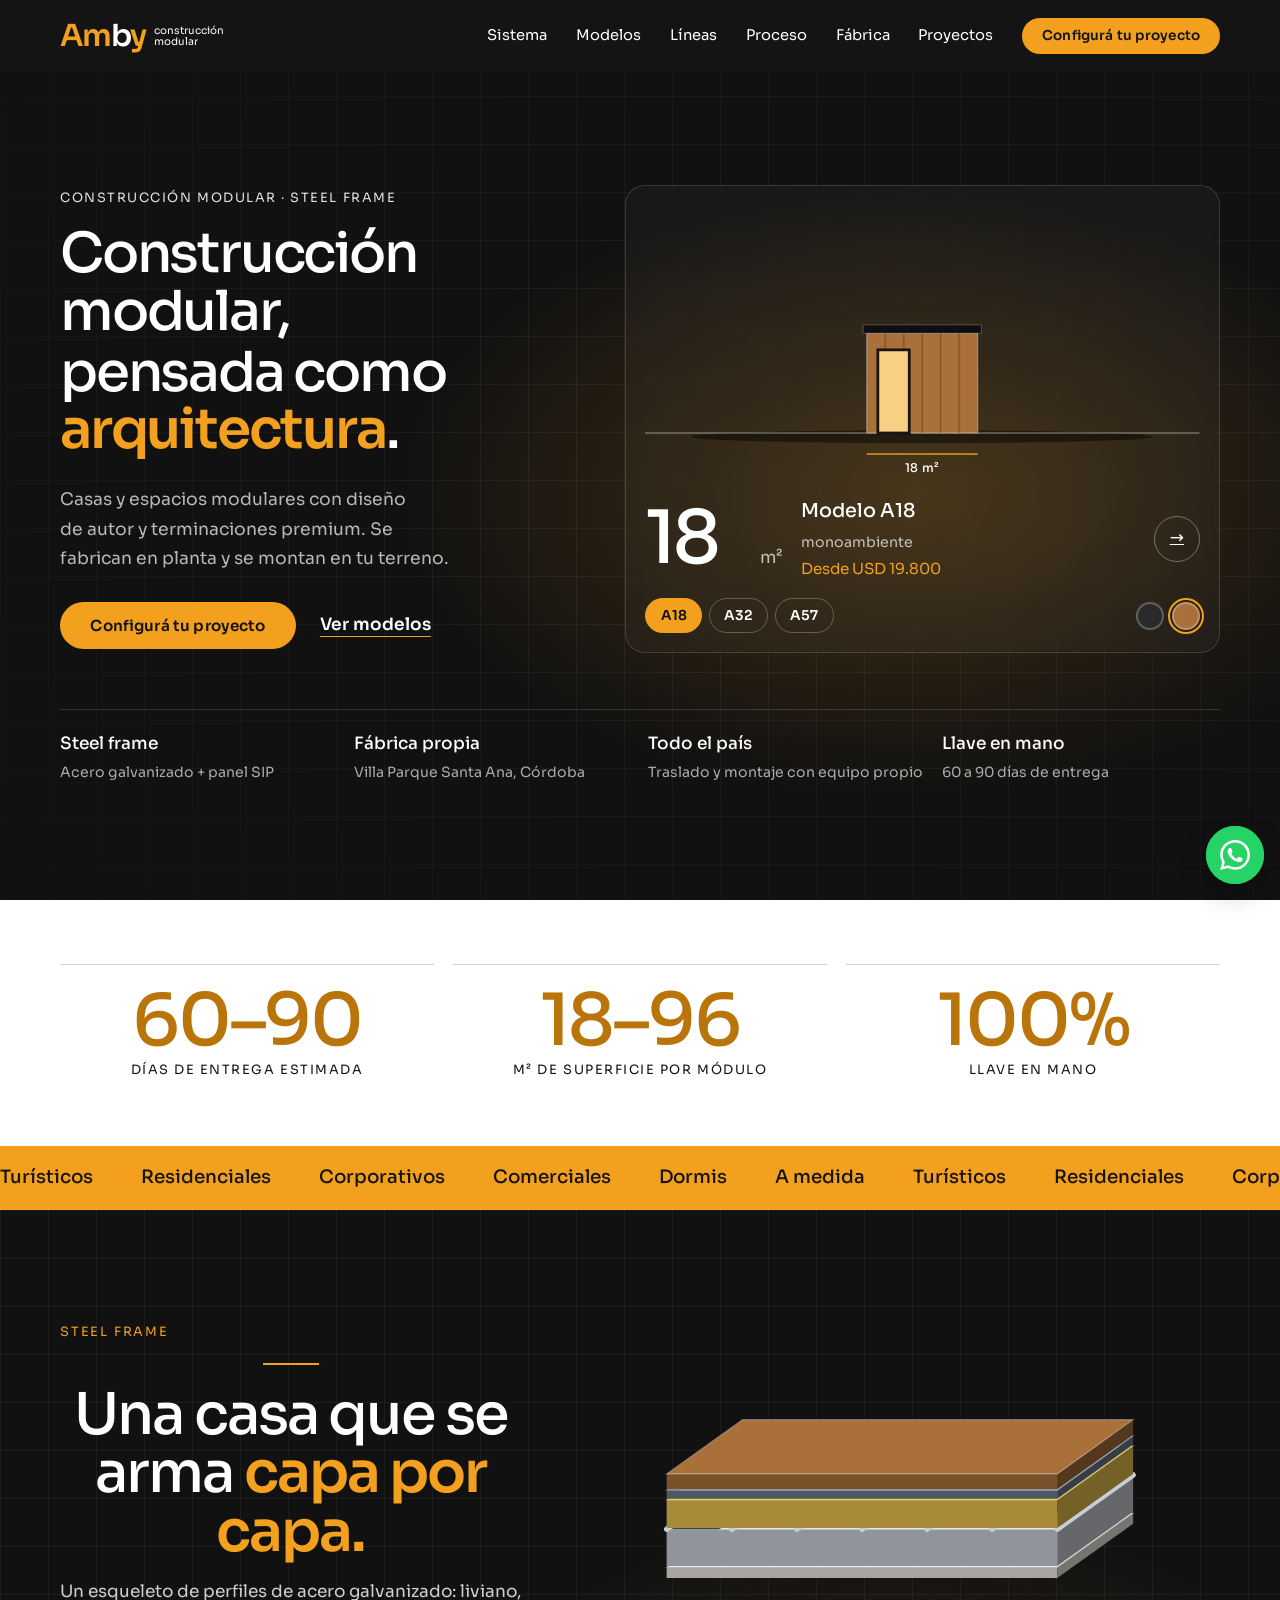
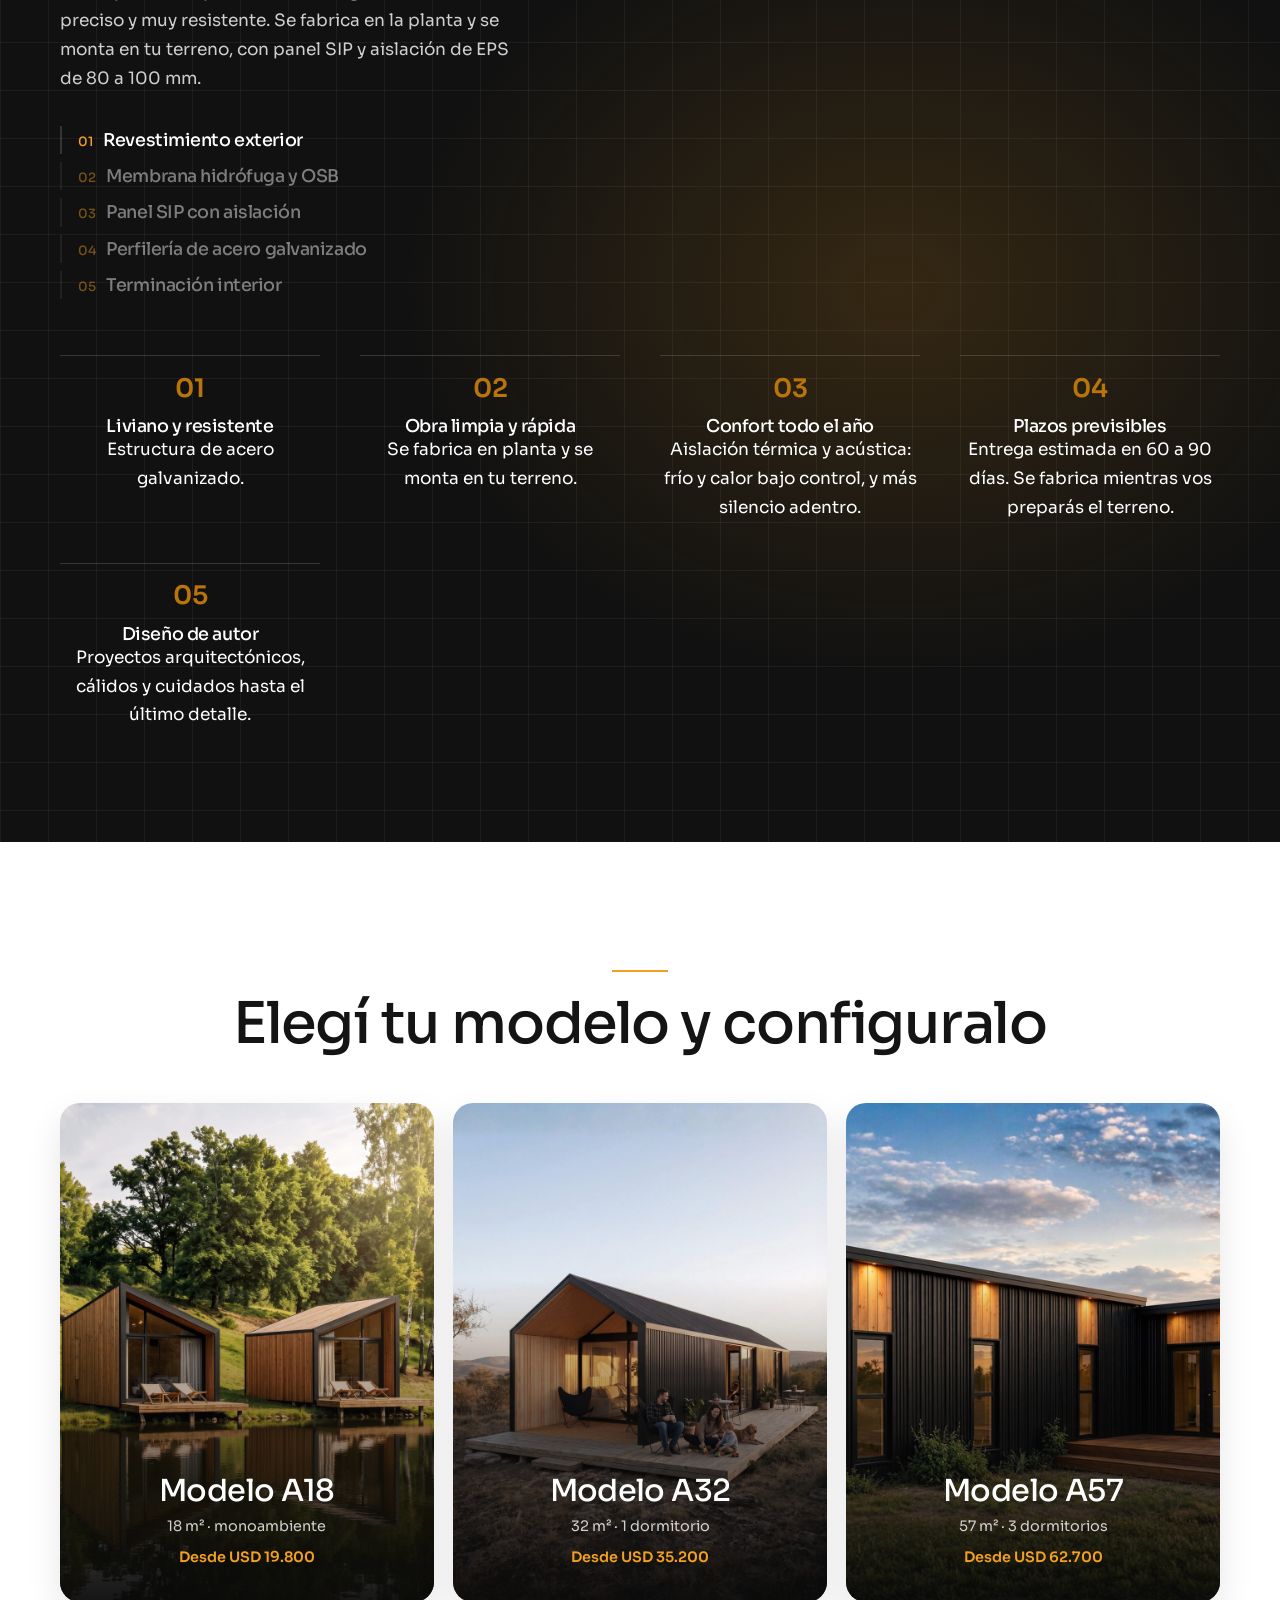
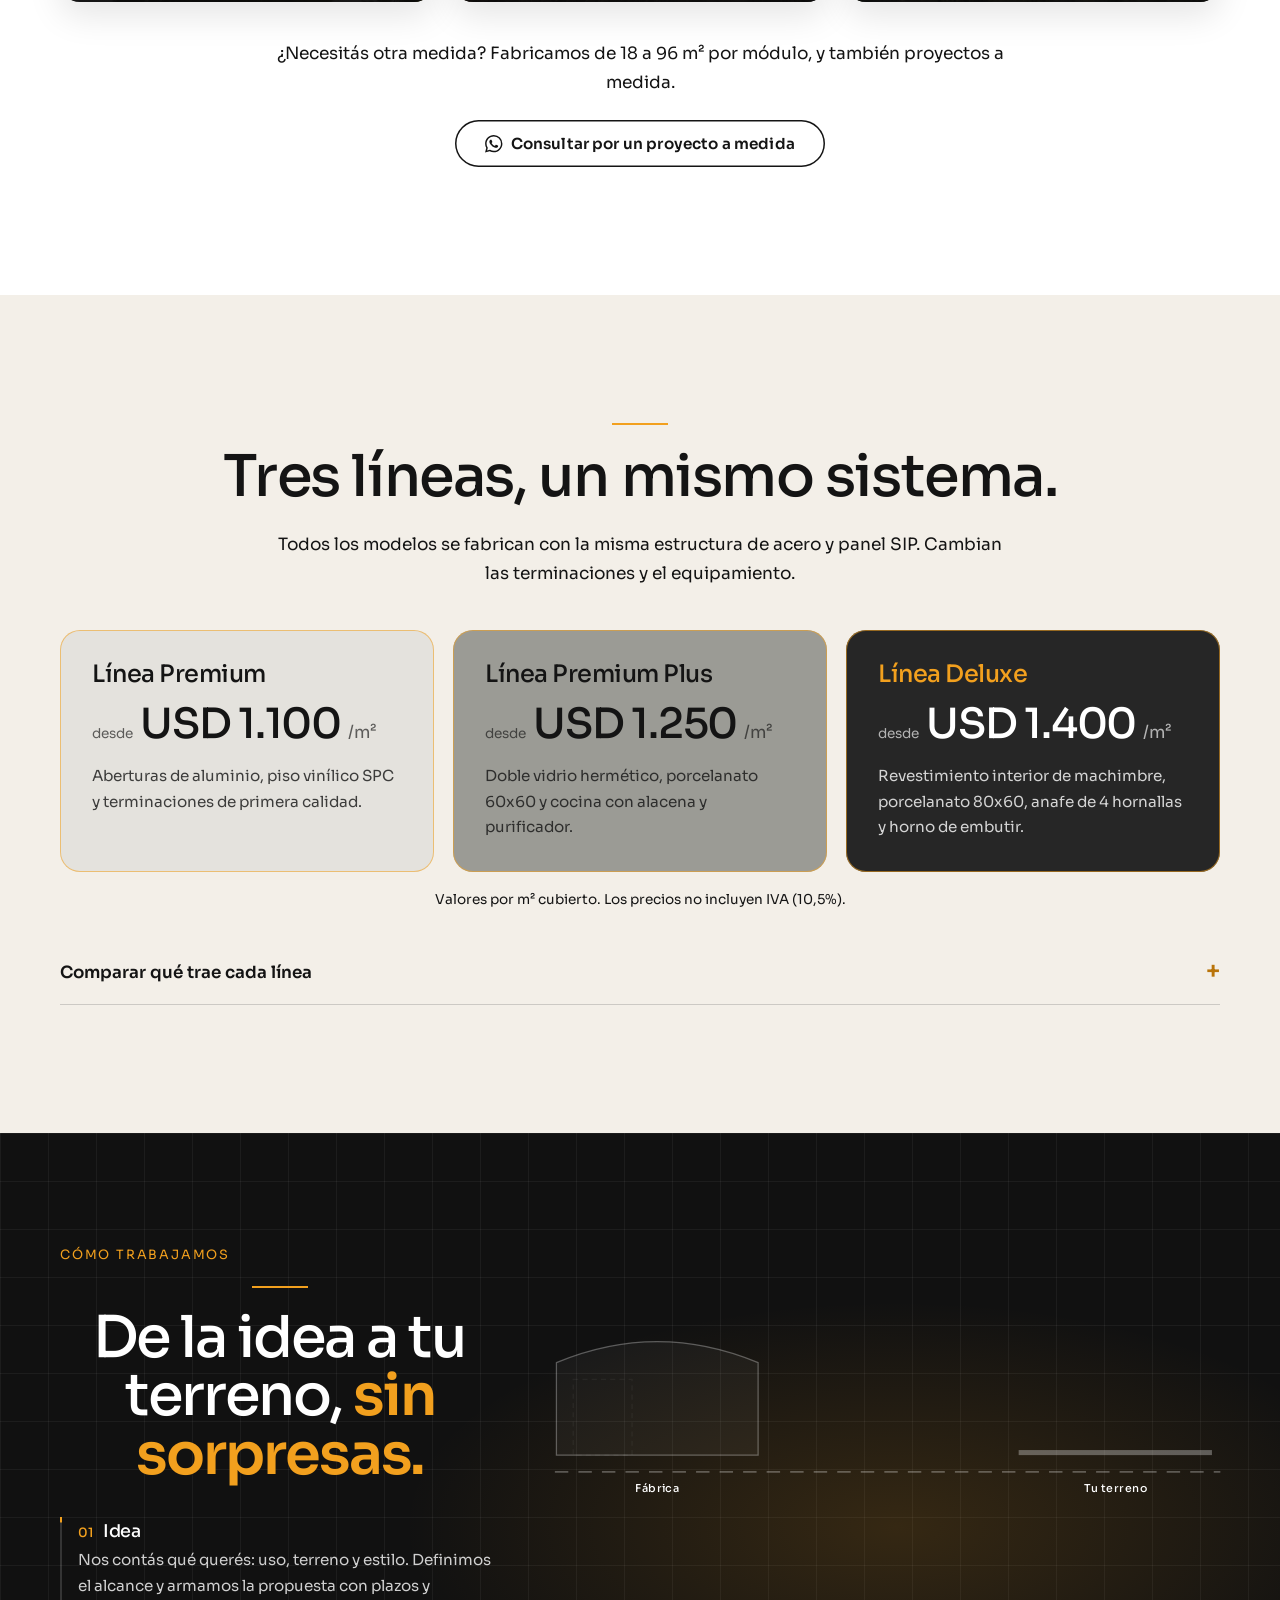
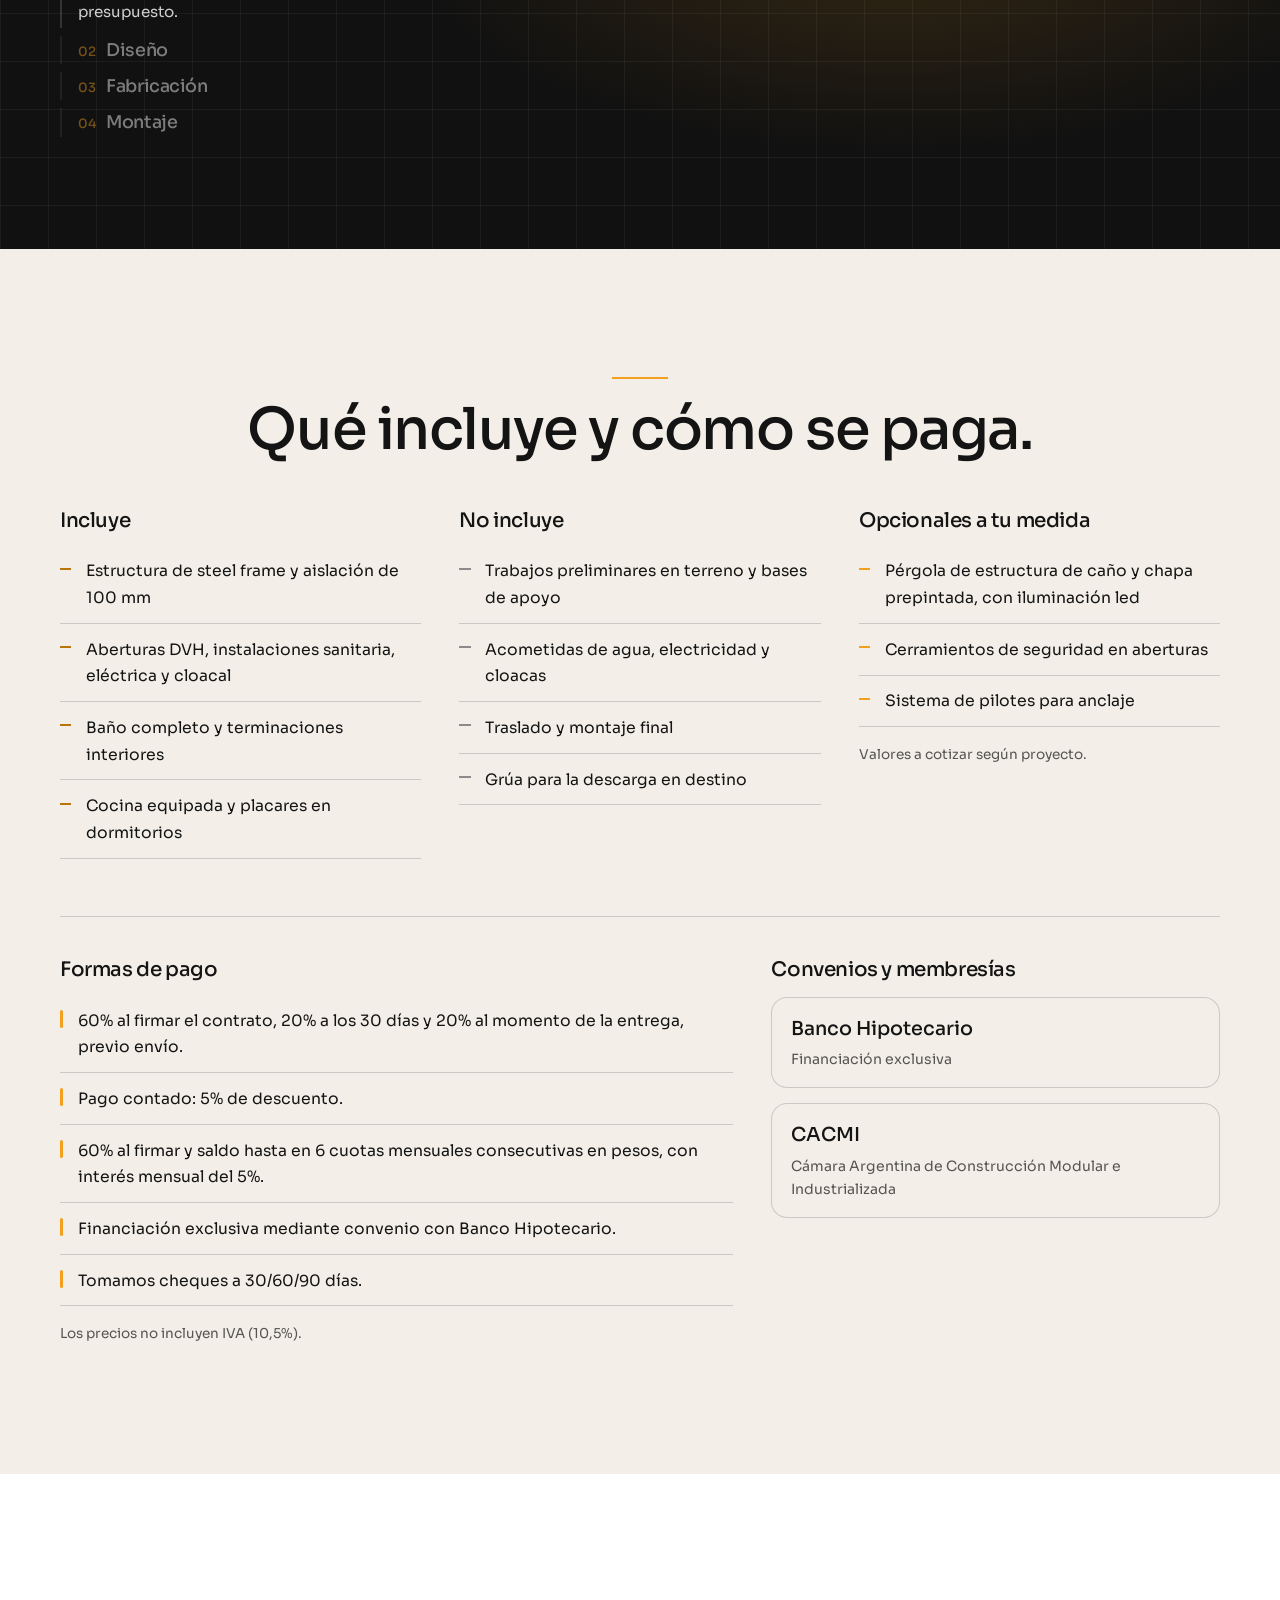
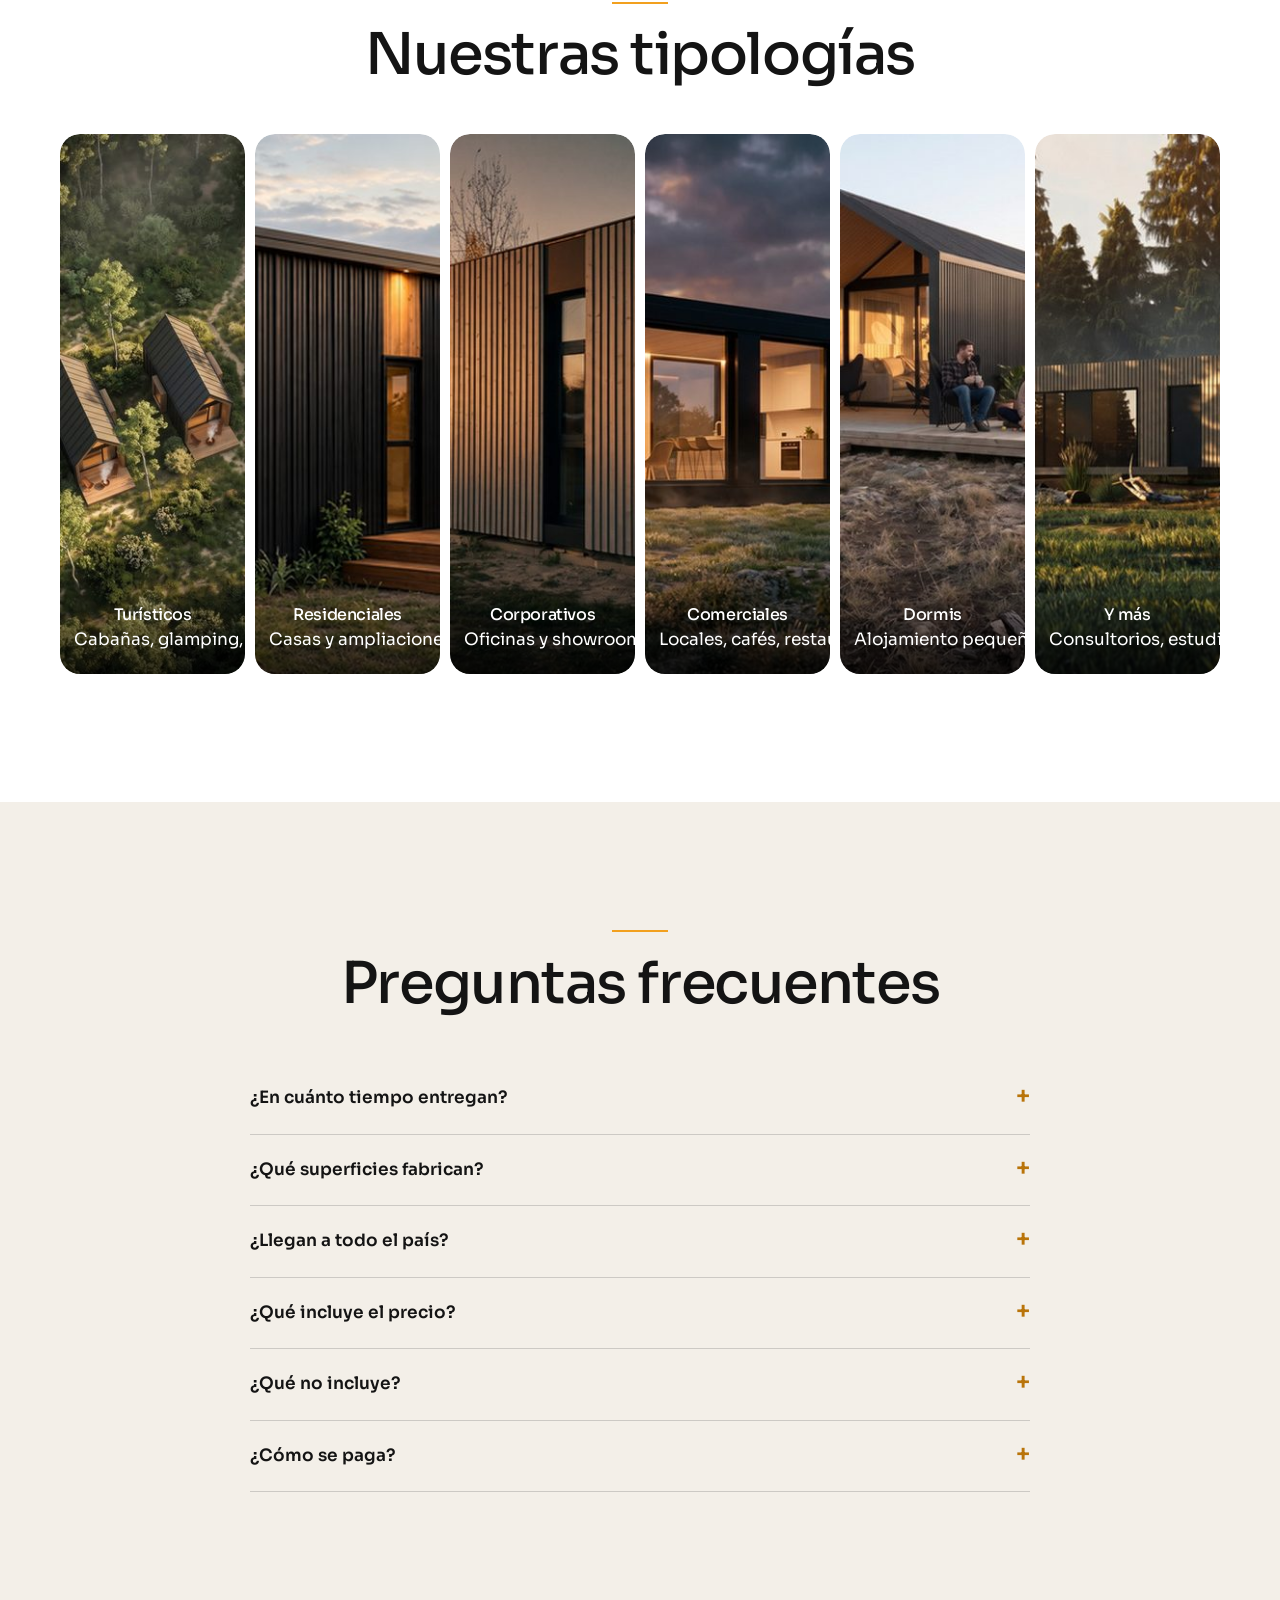
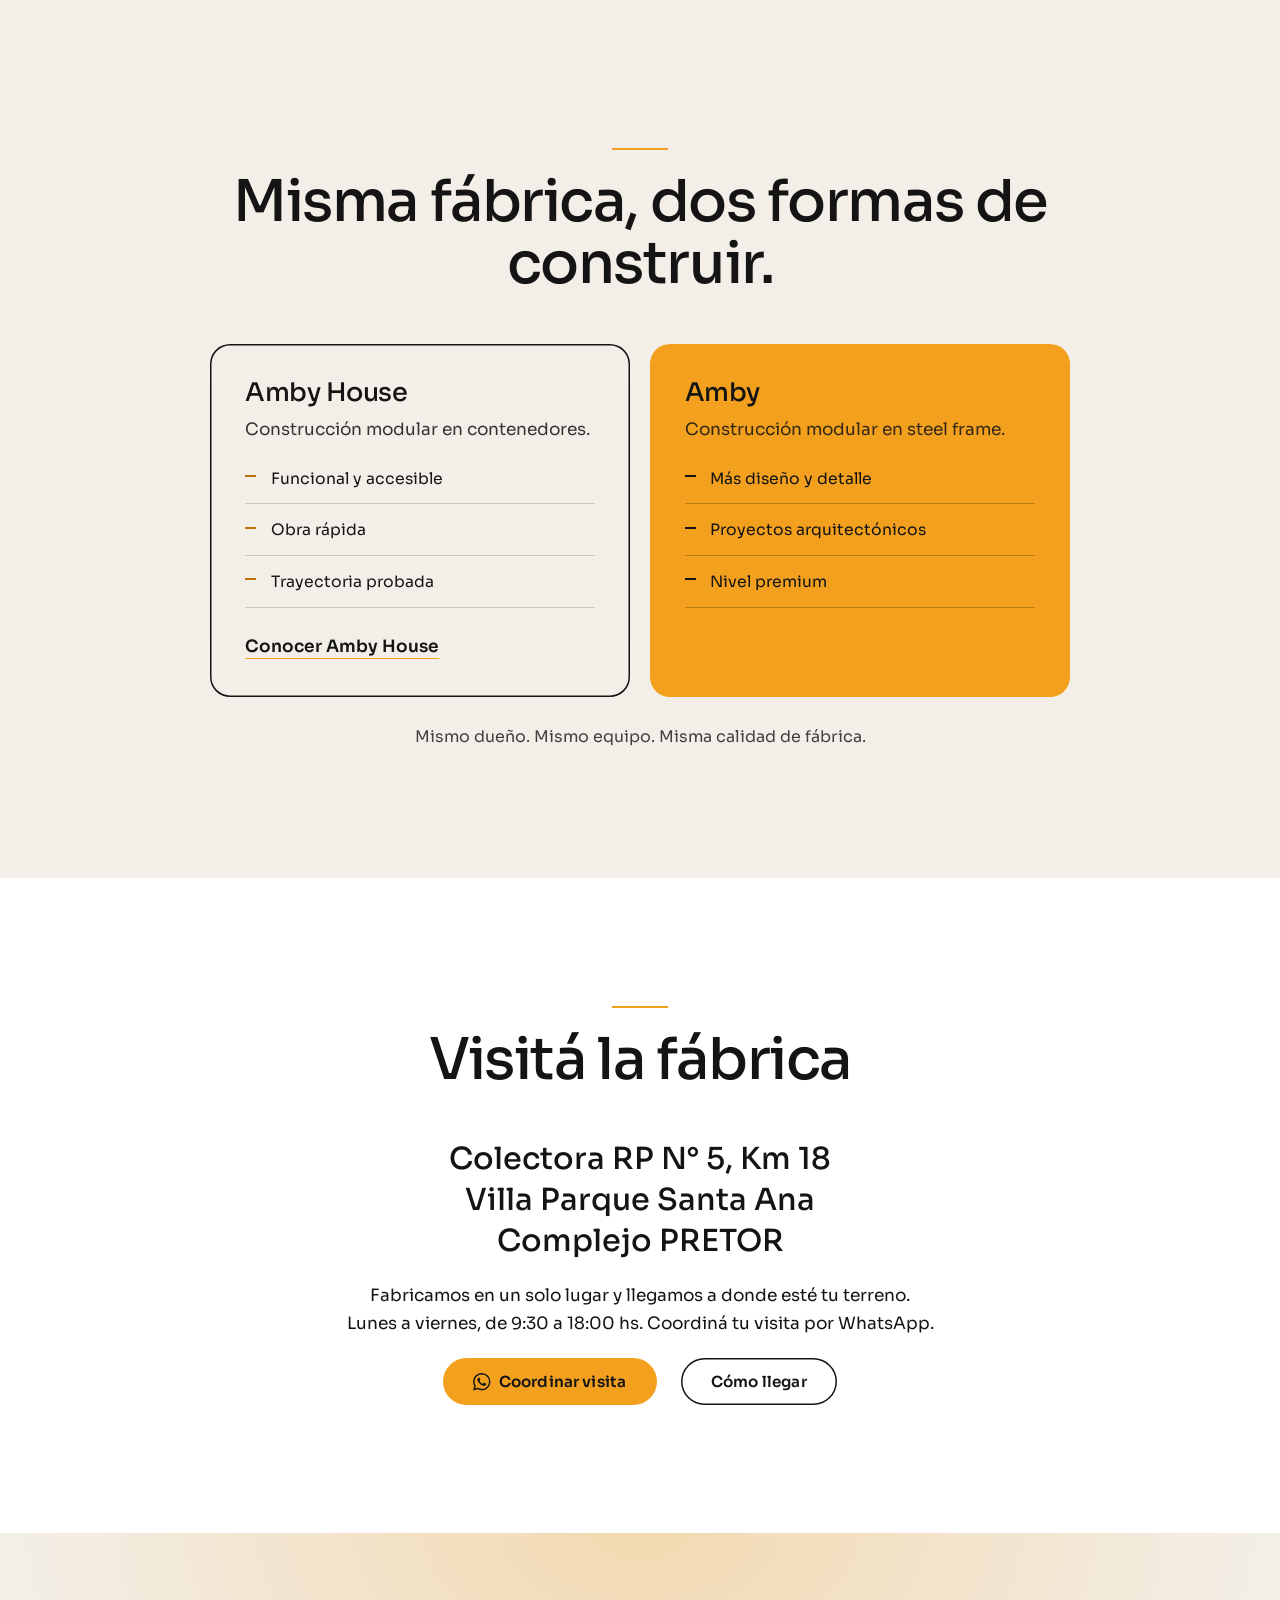
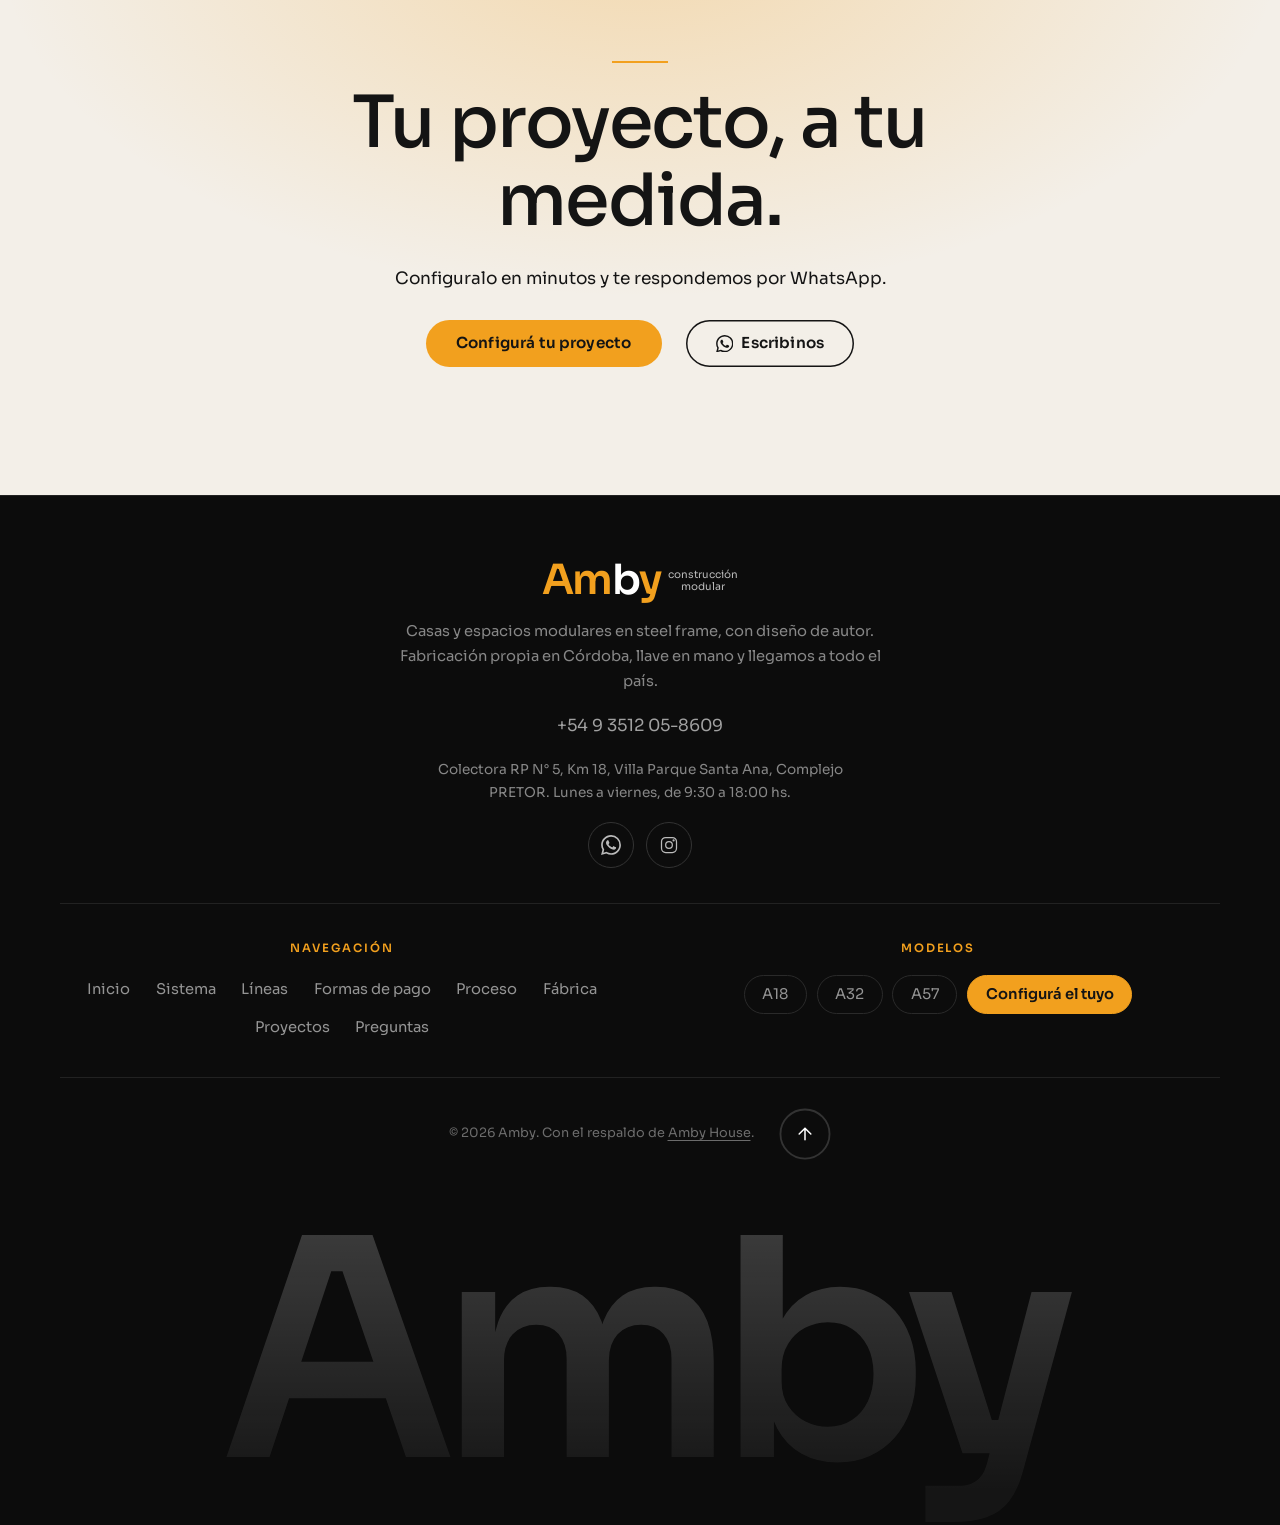
==== commit e8c2a98e: "update" ====
--- a/index.html
+++ b/index.html
@@ -4,12 +4,12 @@
 <meta charset="utf-8">
 <meta name="viewport" content="width=device-width, initial-scale=1">
 <title>Amby | Construcción modular en steel frame en Argentina</title>
-<meta name="description" content="Casas y espacios modulares en steel frame con diseño de autor. Fabricación propia, llave en mano, entrega en 60 días en todo el país. Configurá tu proyecto online.">
+<meta name="description" content="Casas y espacios modulares en steel frame con diseño de autor. Fabricación propia en Córdoba, llegamos a todo el país, llave en mano, entrega estimada en 60 a 90 días. Modelos desde 18 m² y configurador online.">
 <link rel="canonical" href="https://TU-DOMINIO.com.ar/">
 <script>(function(){var d=document.documentElement;try{var f=/[?&]intro/.test(location.search),v=sessionStorage.getItem("amby-intro");d.classList.add((v&&!f)||matchMedia("(prefers-reduced-motion:reduce)").matches?"no-intro":"intro-on")}catch(e){d.classList.add("intro-on")}})()</script>
 <meta name="theme-color" content="#141414">
 <meta property="og:type" content="website"><meta property="og:locale" content="es_AR">
-<meta property="og:title" content="Amby | Construcción modular pensada como arquitectura"><meta property="og:description" content="Steel frame, diseño de autor y entrega en 60 días.">
+<meta property="og:title" content="Amby | Construcción modular pensada como arquitectura"><meta property="og:description" content="Steel frame, diseño de autor y entrega estimada en 60 a 90 días.">
 <meta property="og:image" content="https://amby-nine.vercel.app/img/og.jpg"><meta property="og:image:type" content="image/jpeg"><meta property="og:image:width" content="1200"><meta property="og:image:height" content="630"><meta property="og:image:alt" content="Casa modular de Amby en steel frame al atardecer"><meta property="og:site_name" content="Amby"><meta name="twitter:card" content="summary_large_image"><meta name="twitter:image" content="https://amby-nine.vercel.app/img/og.jpg">
 <link rel="icon" href="favicon.ico" sizes="48x48"><link rel="icon" href="img/favicon.svg" type="image/svg+xml"><link rel="apple-touch-icon" href="apple-touch-icon.png"><link rel="manifest" href="site.webmanifest">
 <link rel="preconnect" href="https://fonts.googleapis.com"><link rel="preconnect" href="https://fonts.gstatic.com" crossorigin>
@@ -17,7 +17,7 @@
 <link rel="stylesheet" href="css/styles.css">
 <noscript><style>.rv{opacity:1;transform:none}</style></noscript>
 <script type="application/ld+json">{"@context":"https://schema.org","@type":"Organization","name":"Amby","description":"Construcción modular en steel frame con fabricación propia.","url":"https://TU-DOMINIO.com.ar/","logo":"https://TU-DOMINIO.com.ar/img/logo.svg","telephone":"+5493512058609","areaServed":"AR","sameAs":["https://www.instagram.com/amby.arg"]}</script>
-<script type="application/ld+json">{"@context":"https://schema.org","@type":"FAQPage","mainEntity":[{"@type":"Question","name":"¿En cuánto tiempo entregan?","acceptedAnswer":{"@type":"Answer","text":"En 60 días. Al fabricarse en planta, los plazos son previsibles."}},{"@type":"Question","name":"¿Qué significa llave en mano?","acceptedAnswer":{"@type":"Answer","text":"Nos ocupamos del proyecto, la fabricación y el montaje."}},{"@type":"Question","name":"¿Llegan a todo el país?","acceptedAnswer":{"@type":"Answer","text":"Sí, fabricamos en planta y montamos en todo el país."}}]}</script>
+<script type="application/ld+json">{"@context":"https://schema.org","@type":"FAQPage","mainEntity":[{"@type":"Question","name":"¿En cuánto tiempo entregan?","acceptedAnswer":{"@type":"Answer","text":"El plazo estimado de entrega es de 60 a 90 días. Se fabrica en planta mientras vos preparás el terreno, y después se monta."}},{"@type":"Question","name":"¿Qué superficies fabrican?","acceptedAnswer":{"@type":"Answer","text":"De 18 a 96 m² por módulo. Tenemos los modelos A18, A32 y A57, y también proyectos a medida."}},{"@type":"Question","name":"¿Llegan a todo el país?","acceptedAnswer":{"@type":"Answer","text":"Sí. Fabricamos en un solo lugar, en Villa Parque Santa Ana (Córdoba), y llegamos a donde esté tu terreno: trasladamos y montamos con equipo propio. El traslado y el montaje final no están incluidos en el precio por m², consultanos por su valor."}},{"@type":"Question","name":"¿Qué incluye el precio?","acceptedAnswer":{"@type":"Answer","text":"Estructura de steel frame y aislación de 100 mm, aberturas DVH, instalaciones sanitaria, eléctrica y cloacal, baño completo y terminaciones interiores, cocina equipada y placares en dormitorios. Los valores no incluyen IVA (10,5%)."}},{"@type":"Question","name":"¿Qué no incluye?","acceptedAnswer":{"@type":"Answer","text":"Trabajos preliminares en terreno y bases de apoyo, acometidas de agua, electricidad y cloacas, traslado y montaje final, y grúa para la descarga en destino."}},{"@type":"Question","name":"¿Cómo se paga?","acceptedAnswer":{"@type":"Answer","text":"60% al firmar el contrato, 20% a los 30 días y 20% al momento de la entrega, previo envío. Pago contado con 5% de descuento. También hay cuotas en pesos, cheques a 30/60/90 días y financiación mediante convenio con Banco Hipotecario."}}]}</script>
 </head>
 <body class="home">
 <div id="intro" aria-hidden="true"><div class="in-stage"><div class="in-logo"><span>Am<i>b</i>y</span><small>Construcción modular · Steel frame</small></div><div class="in-lane"><div class="in-cover"></div><div class="in-road"></div><div class="in-truck"><svg viewBox="0 0 520 170" role="presentation" focusable="false"><defs><pattern id="inSl" width="13" height="10" patternUnits="userSpaceOnUse"><rect x="11" width="1.6" height="10" fill="#000" opacity=".18"/></pattern></defs><g class="in-sm"><circle cx="361" cy="44" r="5" fill="#fff"/></g><g class="in-sm" style="animation-delay:.35s"><circle cx="361" cy="44" r="5" fill="#fff"/></g><g class="in-sm" style="animation-delay:.7s"><circle cx="361" cy="44" r="5" fill="#fff"/></g><rect x="358" y="50" width="6" height="80" rx="2" fill="#7a7a7a"/><rect x="356" y="47" width="10" height="4" rx="1" fill="#555"/><rect x="14" y="122" width="362" height="12" rx="3" fill="#2b2b2b"/><rect x="26" y="134" width="300" height="6" rx="2" fill="#1b1b1b"/><rect x="34" y="44" width="304" height="78" fill="#A9703A"/><rect x="34" y="44" width="304" height="78" fill="url(#inSl)"/><rect x="185" y="44" width="2.5" height="78" fill="#000" opacity=".35"/><rect x="26" y="34" width="320" height="11" rx="2" fill="#0e0e0e" stroke="#fff" stroke-opacity=".25" stroke-width="1.5"/><g fill="#ffd98a" stroke="#0e0e0e" stroke-width="3"><rect x="48" y="62" width="30" height="60"/><rect x="118" y="64" width="52" height="38"/><rect x="208" y="64" width="56" height="38"/><rect x="304" y="64" width="28" height="38"/></g><rect x="104" y="34" width="7" height="88" fill="#F2A01E"/><rect x="290" y="34" width="7" height="88" fill="#F2A01E"/><rect x="360" y="130" width="140" height="10" rx="3" fill="#1b1b1b"/><path d="M366 130V72q0-6 6-6h48q8 0 13 6l19 28h36q6 0 6 6v24z" fill="#F2A01E"/><path d="M376 74h42q4 0 7 4l14 20H376z" fill="#18242c"/><path d="M392 76h14l-11 22h-14z" fill="#fff" opacity=".12"/><rect x="366" y="113" width="128" height="4" fill="#141414" opacity=".25"/><rect x="488" y="106" width="6" height="20" rx="2" fill="#1d1d1d"/><circle cx="491" cy="112" r="8" fill="#ffe9a8" opacity=".25"/><circle cx="491" cy="112" r="3.5" fill="#ffe9a8"/><rect x="484" y="128" width="18" height="6" rx="2" fill="#1d1d1d"/><g transform="translate(46 150)"><g class="in-wh"><circle r="19" fill="#0d0d0d" stroke="#3a3a3a" stroke-width="2"/><circle r="9" fill="#8a8a8a"/><path d="M-9 0H9M0-9V9" stroke="#0d0d0d" stroke-width="2.4"/><circle cx="13.5" r="2" fill="#cfcfcf"/><circle r="2.5" fill="#0d0d0d"/></g></g><g transform="translate(84 150)"><g class="in-wh"><circle r="19" fill="#0d0d0d" stroke="#3a3a3a" stroke-width="2"/><circle r="9" fill="#8a8a8a"/><path d="M-9 0H9M0-9V9" stroke="#0d0d0d" stroke-width="2.4"/><circle cx="13.5" r="2" fill="#cfcfcf"/><circle r="2.5" fill="#0d0d0d"/></g></g><g transform="translate(332 150)"><g class="in-wh"><circle r="19" fill="#0d0d0d" stroke="#3a3a3a" stroke-width="2"/><circle r="9" fill="#8a8a8a"/><path d="M-9 0H9M0-9V9" stroke="#0d0d0d" stroke-width="2.4"/><circle cx="13.5" r="2" fill="#cfcfcf"/><circle r="2.5" fill="#0d0d0d"/></g></g><g transform="translate(370 150)"><g class="in-wh"><circle r="19" fill="#0d0d0d" stroke="#3a3a3a" stroke-width="2"/><circle r="9" fill="#8a8a8a"/><path d="M-9 0H9M0-9V9" stroke="#0d0d0d" stroke-width="2.4"/><circle cx="13.5" r="2" fill="#cfcfcf"/><circle r="2.5" fill="#0d0d0d"/></g></g><g transform="translate(472 150)"><g class="in-wh"><circle r="19" fill="#0d0d0d" stroke="#3a3a3a" stroke-width="2"/><circle r="9" fill="#8a8a8a"/><path d="M-9 0H9M0-9V9" stroke="#0d0d0d" stroke-width="2.4"/><circle cx="13.5" r="2" fill="#cfcfcf"/><circle r="2.5" fill="#0d0d0d"/></g></g></svg></div></div></div></div>
@@ -25,7 +25,7 @@
 <header class="top"><div class="wrap">
   <a class="brand" href="index.html" aria-label="Amby, construcción modular"><span>Am<i>b</i>y</span><small>construcción<br>modular</small></a>
   <button class="burger" aria-expanded="false" aria-controls="menu" aria-label="Abrir menú"><i></i><i></i></button>
-  <nav id="menu" aria-label="Principal"><a href="index.html#sistema">Sistema</a><a href="index.html#modelos">Modelos</a><a href="index.html#proceso">Proceso</a>
+  <nav id="menu" aria-label="Principal"><a href="index.html#sistema">Sistema</a><a href="index.html#modelos">Modelos</a><a href="index.html#lineas">Líneas</a><a href="index.html#proceso">Proceso</a>
 <a href="index.html#fabrica">Fábrica</a><a href="proyectos.html">Proyectos</a><a class="btn small" href="configurador.html">Configurá tu proyecto</a></nav>
 </div></header>
 <main id="contenido">
@@ -34,8 +34,8 @@
 <div class="wrap hz-in">
 <div class="hz-txt">
 <p class="hz-eye" data-d="hero.eyebrow">Construcción modular · Steel frame</p>
-<h1><span><i data-d="hero.l1">Tu casa,</i></span><span><i id="hz-l2">armada en <b>60 días</b>.</i></span></h1>
-<p class="hz-sub" data-d="hero.sub">Se fabrica en planta y se monta en tu terreno. Llave en mano, a cualquier punto del país.</p>
+<h1><span><i data-d="hero.l1">Construcción modular,</i></span><span><i id="hz-l2">pensada como <b>arquitectura</b>.</i></span></h1>
+<p class="hz-sub" data-d="hero.sub">Casas y espacios modulares con diseño de autor y terminaciones premium. Se fabrican en planta y se montan en tu terreno.</p>
 <div class="acts"><a class="btn" href="configurador.html">Configurá tu proyecto</a><a class="link" href="#modelos">Ver modelos</a></div>
 </div>
 <div class="hz-stage" id="hz-stage">
@@ -45,51 +45,77 @@
 <rect id="hz-dm" class="dm" x="0" y="0" width="1" height="1.5"/><text id="hz-dt" class="dt" x="300" y="292" text-anchor="middle"></text>
 </svg>
 <div class="hz-read">
-<div class="hz-big"><b id="hz-m2">30</b><span>m²</span></div>
-<div><strong id="hz-name">Módulo 30</strong><small id="hz-spec"></small><em id="hz-price"></em></div>
-<a class="hz-go" id="hz-link" href="modelo-m30.html" aria-label="Ver modelo">&rarr;</a>
+<div class="hz-big"><b id="hz-m2">18</b><span>m²</span></div>
+<div><strong id="hz-name">Modelo A18</strong><small id="hz-spec"></small><em id="hz-price"></em></div>
+<a class="hz-go" id="hz-link" href="modelo-a18.html" aria-label="Ver modelo">&rarr;</a>
 </div>
-<div class="hz-ctl"><div class="hz-pills" id="hz-pills" role="group" aria-label="Elegí un módulo"></div><div class="hz-fac" id="hz-fac" role="group" aria-label="Elegí una fachada"></div></div>
+<div class="hz-ctl"><div class="hz-pills" id="hz-pills" role="group" aria-label="Elegí un modelo"></div><div class="hz-fac" id="hz-fac" role="group" aria-label="Elegí una fachada"></div></div>
 </div>
 <ul class="hz-stats" id="hz-stats"></ul>
 </div>
 </section>
 <section class="facts"><div class="wrap">
-  <p class="rv"><strong><span data-count="60">60</span></strong>días de entrega</p>
+  <p class="rv"><strong>60–90</strong>días de entrega estimada</p>
+  <p class="rv"><strong>18–96</strong>m² de superficie por módulo</p>
   <p class="rv"><strong><span data-count="100">100</span>%</strong>llave en mano</p>
-  <p class="rv"><strong>Todo</strong>el país</p>
 </div></section>
-<div class="strip" aria-hidden="true"><div><span>Turísticos</span><span>Residenciales</span><span>Corporativos</span><span>Comerciales</span><span>A medida</span><span>Turísticos</span><span>Residenciales</span><span>Corporativos</span><span>Comerciales</span><span>A medida</span></div></div>
+<div class="strip" aria-hidden="true"><div><span>Turísticos</span><span>Residenciales</span><span>Corporativos</span><span>Comerciales</span><span>Dormis</span><span>A medida</span><span>Turísticos</span><span>Residenciales</span><span>Corporativos</span><span>Comerciales</span><span>Dormis</span><span>A medida</span></div></div>
 <section class="sec sf" id="sistema"><div class="wrap">
 <div class="sf-in">
-<div class="sf-head"><p class="hz-eye">Steel frame</p><h2 class="rv">Una casa que se arma <b>capa por capa.</b></h2><p class="sf-lead">Un esqueleto de perfiles de acero galvanizado: liviano, preciso y muy resistente.</p></div>
+<div class="sf-head"><p class="hz-eye">Steel frame</p><h2 class="rv">Una casa que se arma <b>capa por capa.</b></h2><p class="sf-lead">Un esqueleto de perfiles de acero galvanizado: liviano, preciso y muy resistente. Se fabrica en la planta y se monta en tu terreno, con panel SIP y aislación de EPS de 80 a 100 mm.</p></div>
 <svg id="sf-svg" viewBox="0 0 600 380" role="img" aria-label="Las capas de un muro de steel frame"></svg>
-<ol class="pz-list sf-list" id="sf-list"><li><h3>Revestimiento exterior</h3><p>Madera o acero, según la fachada que elijas.</p></li><li><h3>Barrera de agua y viento</h3><p>Protege la estructura de la humedad y del viento.</p></li><li><h3>Aislación</h3><p>Frío y calor bajo control, y más silencio adentro.</p></li><li><h3>Estructura de acero galvanizado</h3><p>Perfiles livianos, precisos y muy resistentes.</p></li><li><h3>Terminación interior</h3><p>Detalles de diseño, listos para habitar.</p></li></ol>
+<ol class="pz-list sf-list" id="sf-list"><li><h3>Revestimiento exterior</h3><p>Siding o chapa, a elección.</p></li><li><h3>Membrana hidrófuga y OSB</h3><p>Placas OSB y membrana que protegen la estructura de la humedad.</p></li><li><h3>Panel SIP con aislación</h3><p>Aislación de EPS de 80 a 100 mm.</p></li><li><h3>Perfilería de acero galvanizado</h3><p>Steel frame más caños estructurales.</p></li><li><h3>Terminación interior</h3><p>Placas de yeso o machimbre.</p></li></ol>
 </div>
-<ul class="rules"><li class="rv"><h3>Liviano y resistente</h3><p>Estructura de acero galvanizado.</p></li><li class="rv"><h3>Obra limpia y rápida</h3><p>Se fabrica en planta y se monta.</p></li><li class="rv"><h3>Buena aislación</h3><p>Confort térmico y acústico.</p></li><li class="rv"><h3>Plazos previsibles</h3><p>Entrega en 60 días.</p></li></ul>
+<ul class="rules"><li class="rv"><h3>Liviano y resistente</h3><p>Estructura de acero galvanizado.</p></li><li class="rv"><h3>Obra limpia y rápida</h3><p>Se fabrica en planta y se monta en tu terreno.</p></li><li class="rv"><h3>Confort todo el año</h3><p>Aislación térmica y acústica: frío y calor bajo control, y más silencio adentro.</p></li><li class="rv"><h3>Plazos previsibles</h3><p>Entrega estimada en 60 a 90 días. Se fabrica mientras vos preparás el terreno.</p></li><li class="rv"><h3>Diseño de autor</h3><p>Proyectos arquitectónicos, cálidos y cuidados hasta el último detalle.</p></li></ul>
 </div></section>
-<section class="sec alt" id="modelos"><div class="wrap"><h2 class="rv">Elegí tu modelo y configuralo</h2><div class="cards" id="cards"><a class="card rv" href="modelo-m30.html"><div class="im"><img loading="lazy" src="img/m30.jpg" alt="Casa modular Módulo 30 de 30 m²" width="800" height="600"></div><div class="t"><h3>Módulo 30</h3><span>30 m² · suite o estudio</span><span class="from">Desde USD 38.000</span><em>Ver detalles y configurar</em></div></a><a class="card rv" href="modelo-m45.html"><div class="im"><img loading="lazy" src="img/m45.jpg" alt="Casa modular Módulo 45 de 45 m²" width="800" height="600"></div><div class="t"><h3>Módulo 45</h3><span>45 m² · 1 dormitorio</span><span class="from">Desde USD 54.000</span><em>Ver detalles y configurar</em></div></a><a class="card rv" href="modelo-m60.html"><div class="im"><img loading="lazy" src="img/m60.jpg" alt="Casa modular Módulo 60 de 60 m²" width="800" height="600"></div><div class="t"><h3>Módulo 60</h3><span>60 m² · 2 dormitorios</span><span class="from">Desde USD 72.000</span><em>Ver detalles y configurar</em></div></a><a class="card rv" href="modelo-m90.html"><div class="im"><img loading="lazy" src="img/m90.jpg" alt="Casa modular Módulo 90 de 90 m²" width="800" height="600"></div><div class="t"><h3>Módulo 90</h3><span>90 m² · 3 dormitorios</span><span class="from">Desde USD 104.000</span><em>Ver detalles y configurar</em></div></a></div></div></section>
+<section class="sec alt" id="modelos"><div class="wrap"><h2 class="rv">Elegí tu modelo y configuralo</h2><div class="cards" id="cards"><a class="card rv" href="modelo-a18.html"><div class="im"><img loading="lazy" src="img/a18-card.jpg" alt="Casa modular Modelo A18 de 18 m²" width="900" height="1200"></div><div class="t"><h3>Modelo A18</h3><span>18 m² · monoambiente</span><span class="from">Desde USD 19.800</span><em>Ver detalles y configurar</em></div></a><a class="card rv" href="modelo-a32.html"><div class="im"><img loading="lazy" src="img/a32-card.jpg" alt="Casa modular Modelo A32 de 32 m²" width="900" height="1200"></div><div class="t"><h3>Modelo A32</h3><span>32 m² · 1 dormitorio</span><span class="from">Desde USD 35.200</span><em>Ver detalles y configurar</em></div></a><a class="card rv" href="modelo-a57.html"><div class="im"><img loading="lazy" src="img/a57-card.jpg" alt="Casa modular Modelo A57 de 57 m²" width="900" height="1200"></div><div class="t"><h3>Modelo A57</h3><span>57 m² · 3 dormitorios</span><span class="from">Desde USD 62.700</span><em>Ver detalles y configurar</em></div></a></div><p class="mas rv">¿Necesitás otra medida? Fabricamos de 18 a 96 m² por módulo, y también proyectos a medida.</p><div class="acts rv" style="margin-top:1.4rem"><a class="btn ghost" href="https://wa.me/5493512058609?text=Hola%20Amby%2C%20quiero%20consultar%20por%20un%20proyecto%20a%20medida" data-wa="consulta">Consultar por un proyecto a medida</a></div></div></section>
+<section class="sec" id="lineas"><div class="wrap">
+<h2 class="rv">Tres líneas, un mismo sistema.</h2>
+<p class="lead rv">Todos los modelos se fabrican con la misma estructura de acero y panel SIP. Cambian las terminaciones y el equipamiento.</p>
+<div class="lns" id="lineas-cards"></div>
+<p class="note rv">Valores por m² cubierto. Los precios no incluyen IVA (10,5%).</p>
+<details class="tbl-d rv" id="comparar"><summary>Comparar qué trae cada línea</summary>
+<div class="tbl"><table><caption class="sr">Comparativa entre la Línea Premium, la Línea Premium Plus y la Línea Deluxe</caption><thead><tr><th scope="col"></th><th scope="col">Línea Premium</th><th scope="col">Línea Premium Plus</th><th scope="col">Línea Deluxe</th></tr></thead><tbody id="tabla-body"></tbody></table></div></details>
+</div></section>
 <section class="pz" id="proceso">
 <div class="pz-st">
 <div class="wrap pz-in">
 <div class="pz-head"><p class="hz-eye">Cómo trabajamos</p><h2>De la idea a tu terreno, <b>sin sorpresas.</b></h2></div>
 <svg id="pz-svg" viewBox="0 0 800 310" role="img" aria-label="Un módulo se diseña, se fabrica en planta, se traslada y se monta en tu terreno"></svg>
-<ol class="pz-list" id="pz-list"><li><h3>Idea</h3><p>Nos contás qué querés: uso, terreno y estilo.</p></li><li><h3>Diseño</h3><p>Proyecto a tu medida.</p></li><li><h3>Fabricación</h3><p>En nuestra fábrica, con steel frame.</p></li><li><h3>Montaje</h3><p>Llave en mano, en todo el país.</p></li></ol>
+<ol class="pz-list" id="pz-list"><li><h3>Idea</h3><p>Nos contás qué querés: uso, terreno y estilo. Definimos el alcance y armamos la propuesta con plazos y presupuesto.</p></li><li><h3>Diseño</h3><p>Proyecto a tu medida, pensado como arquitectura. Planos y materiales definidos con vos, con ajustes y aprobación antes de fabricar.</p></li><li><h3>Fabricación</h3><p>En nuestra fábrica, con estructura en steel frame. Cada módulo se termina en planta, con control de calidad y sin demoras de obra tradicional.</p></li><li><h3>Montaje</h3><p>Trasladamos a todo el país hasta tu terreno y montamos con equipo propio, de forma rápida y prolija. Llave en mano, listo para usar.</p></li></ol>
 </div>
 </div>
 </section>
-<section class="sec alt" id="proyectos"><div class="wrap"><h2 class="rv">Tipos de proyectos</h2><div class="grid"><figure class="rv"><div class="im"><img loading="lazy" src="img/turisticos.jpg" alt="Cabañas modulares en el bosque" width="800" height="560"></div><figcaption><h3>Turísticos</h3>Cabañas, glamping, suites</figcaption></figure><figure class="rv"><div class="im"><img loading="lazy" src="img/residenciales.jpg" alt="Casa modular de fachada oscura con deck" width="800" height="560"></div><figcaption><h3>Residenciales</h3>Casas y ampliaciones</figcaption></figure><figure class="rv"><div class="im"><img loading="lazy" src="img/corporativos.jpg" alt="Oficina modular" width="800" height="560"></div><figcaption><h3>Corporativos</h3>Oficinas y showrooms</figcaption></figure><figure class="rv"><div class="im"><img loading="lazy" src="img/comerciales.jpg" alt="Local modular iluminado" width="800" height="560"></div><figcaption><h3>Comerciales</h3>Locales, cafés, restaurantes</figcaption></figure><figure class="rv"><div class="im"><img loading="lazy" src="img/a-medida.jpg" alt="Módulo a medida entre árboles" width="800" height="560"></div><figcaption><h3>A medida</h3>Consultorios, estudios y más</figcaption></figure></div></div></section>
+<section class="sec" id="pagos"><div class="wrap">
+<h2 class="rv">Qué incluye y cómo se paga.</h2>
+<div class="inc">
+<div class="rv"><h3>Incluye</h3><ul class="tk ok" id="incluye"></ul></div>
+<div class="rv"><h3>No incluye</h3><ul class="tk no" id="noincluye"></ul></div>
+<div class="rv"><h3>Opcionales a tu medida</h3><ul class="tk plus"><li>Pérgola de estructura de caño y chapa prepintada, con iluminación led</li><li>Cerramientos de seguridad en aberturas</li><li>Sistema de pilotes para anclaje</li></ul><p class="note">Valores a cotizar según proyecto.</p></div>
+</div>
+<div class="pay">
+<div class="rv"><h3>Formas de pago</h3><ul class="tk pay-l" id="pagos-lista"></ul><p class="note">Los precios no incluyen IVA (10,5%).</p></div>
+<div class="rv"><h3>Convenios y membresías</h3><div class="cv"><p><strong>Banco Hipotecario</strong><span>Financiación exclusiva</span></p><p><strong>CACMI</strong><span>Cámara Argentina de Construcción Modular e Industrializada</span></p></div></div>
+</div>
+</div></section>
+<section class="sec alt" id="proyectos"><div class="wrap"><h2 class="rv">Nuestras tipologías</h2><div class="grid"><figure class="rv"><div class="im"><img loading="lazy" src="img/turisticos.jpg" alt="Cabañas modulares vistas desde arriba, entre árboles" width="800" height="560"></div><figcaption><h3>Turísticos</h3>Cabañas, glamping, suites</figcaption></figure><figure class="rv"><div class="im"><img loading="lazy" src="img/residenciales.jpg" alt="Casa modular de fachada oscura con deck" width="800" height="560"></div><figcaption><h3>Residenciales</h3>Casas y ampliaciones</figcaption></figure><figure class="rv"><div class="im"><img loading="lazy" src="img/corporativos.jpg" alt="Módulo corporativo con revestimiento vertical" width="800" height="560"></div><figcaption><h3>Corporativos</h3>Oficinas y showrooms</figcaption></figure><figure class="rv"><div class="im"><img loading="lazy" src="img/comerciales.jpg" alt="Local modular iluminado al atardecer" width="800" height="560"></div><figcaption><h3>Comerciales</h3>Locales, cafés, restaurantes</figcaption></figure><figure class="rv"><div class="im"><img loading="lazy" src="img/dormis.jpg" alt="Alojamiento modular pequeño con deck" width="800" height="560"></div><figcaption><h3>Dormis</h3>Alojamiento pequeño de ruta</figcaption></figure><figure class="rv"><div class="im"><img loading="lazy" src="img/a-medida.jpg" alt="Módulo a medida entre árboles" width="800" height="560"></div><figcaption><h3>Y más</h3>Consultorios, estudios, a medida</figcaption></figure></div></div></section>
 <section class="sec" id="faq"><div class="wrap"><h2 class="rv">Preguntas frecuentes</h2>
-  <details class="rv"><summary>¿En cuánto tiempo entregan?</summary><p>En 60 días. Al fabricarse en planta, los plazos son previsibles.</p></details>
-  <details class="rv"><summary>¿Qué significa llave en mano?</summary><p>Nos ocupamos del proyecto, la fabricación y el montaje.</p></details>
-  <details class="rv"><summary>¿Llegan a todo el país?</summary><p>Sí, fabricamos en planta y montamos en todo el país.</p></details>
+  <details class="rv"><summary>¿En cuánto tiempo entregan?</summary><p>El plazo estimado de entrega es de 60 a 90 días. Se fabrica en planta mientras vos preparás el terreno, y después se monta.</p></details><details class="rv"><summary>¿Qué superficies fabrican?</summary><p>De 18 a 96 m² por módulo. Tenemos los modelos A18, A32 y A57, y también proyectos a medida.</p></details><details class="rv"><summary>¿Llegan a todo el país?</summary><p>Sí. Fabricamos en un solo lugar, en Villa Parque Santa Ana (Córdoba), y llegamos a donde esté tu terreno: trasladamos y montamos con equipo propio. El traslado y el montaje final no están incluidos en el precio por m², consultanos por su valor.</p></details><details class="rv"><summary>¿Qué incluye el precio?</summary><p>Estructura de steel frame y aislación de 100 mm, aberturas DVH, instalaciones sanitaria, eléctrica y cloacal, baño completo y terminaciones interiores, cocina equipada y placares en dormitorios. Los valores no incluyen IVA (10,5%).</p></details><details class="rv"><summary>¿Qué no incluye?</summary><p>Trabajos preliminares en terreno y bases de apoyo, acometidas de agua, electricidad y cloacas, traslado y montaje final, y grúa para la descarga en destino.</p></details><details class="rv"><summary>¿Cómo se paga?</summary><p>60% al firmar el contrato, 20% a los 30 días y 20% al momento de la entrega, previo envío. Pago contado con 5% de descuento. También hay cuotas en pesos, cheques a 30/60/90 días y financiación mediante convenio con Banco Hipotecario.</p></details>
+</div></section>
+<section class="sec" id="amby-house"><div class="wrap">
+<h2 class="rv">Misma fábrica, dos formas de construir.</h2>
+<div class="dos">
+<article class="dos-a rv"><h3>Amby House</h3><p>Construcción modular en contenedores.</p><ul class="tk"><li>Funcional y accesible</li><li>Obra rápida</li><li>Trayectoria probada</li></ul><a class="link" href="https://ambyhouse.com" target="_blank" rel="noopener">Conocer Amby House</a></article>
+<article class="dos-b rv"><h3>Amby</h3><p>Construcción modular en steel frame.</p><ul class="tk"><li>Más diseño y detalle</li><li>Proyectos arquitectónicos</li><li>Nivel premium</li></ul></article>
+</div>
+<p class="note rv">Mismo dueño. Mismo equipo. Misma calidad de fábrica.</p>
 </div></section>
 <section class="sec alt" id="fabrica">
 <div class="wrap">
 <h2 class="rv">Visitá la fábrica</h2>
 <div class="fab rv">
 <address data-d="empresa.direccion" data-j="br">Colectora RP N° 5, Km 18<br>Villa Parque Santa Ana<br>Complejo PRETOR</address>
-<p><span data-d="empresa.horario">Lunes a viernes, de 9:30 a 18:00 hs</span>.<br>Coordiná tu visita por WhatsApp.</p>
+<p>Fabricamos en un solo lugar y llegamos a donde esté tu terreno.<br><span data-d="empresa.horario">Lunes a viernes, de 9:30 a 18:00 hs</span>. Coordiná tu visita por WhatsApp.</p>
 <div class="acts">
 <a class="btn" href="https://wa.me/5493512058609?text=Hola%20Amby%2C%20quiero%20coordinar%20una%20visita%20a%20la%20f%C3%A1brica" target="_blank" rel="noopener" data-wa="visita">Coordinar visita</a>
 <a class="btn ghost" data-map href="https://www.google.com/maps/search/?api=1&amp;query=Complejo+PRETOR+Villa+Parque+Santa+Ana+Cordoba+Argentina" target="_blank" rel="noopener">Cómo llegar</a>
@@ -103,15 +129,15 @@
 <footer><div class="wrap">
   <div class="f-head">
     <a class="brand" href="index.html" aria-label="Amby, construcción modular"><span>Am<i>b</i>y</span><small>construcción<br>modular</small></a>
-    <p>Casas y espacios modulares en steel frame, con diseño de autor. Fabricación propia, llave en mano en todo el país.</p>
-    <a class="f-tel" data-d="empresa.tel" href="https://wa.me/5493512058609" data-wa="">+54 9 351 205 8609</a>
+    <p>Casas y espacios modulares en steel frame, con diseño de autor. Fabricación propia en Córdoba, llave en mano y llegamos a todo el país.</p>
+    <a class="f-tel" data-d="empresa.tel" href="https://wa.me/5493512058609" data-wa="">+54 9 3512 05-8609</a>
     <p class="f-addr"><span data-d="empresa.direccion">Colectora RP N° 5, Km 18, Villa Parque Santa Ana, Complejo PRETOR</span>. <span data-d="empresa.horario">Lunes a viernes, de 9:30 a 18:00 hs</span>.</p>
     <div class="f-soc"><a href="https://wa.me/5493512058609" aria-label="WhatsApp" data-wa=""><svg viewBox="0 0 24 24" fill="none" stroke="currentColor" stroke-width="1.5" stroke-linecap="round" stroke-linejoin="round" aria-hidden="true"><path d="M21 12a9 9 0 0 1-13.4 7.8L3 21l1.3-4.4A9 9 0 1 1 21 12z"/><path d="M9 8.5c0 3.5 3 6.5 6.5 6.5l1.2-1.4-2-1-.9.8c-.9-.4-1.8-1.3-2.2-2.2l.8-.9-1-2z"/></svg></a><a href="https://www.instagram.com/amby.arg" rel="noopener" aria-label="Instagram"><svg viewBox="0 0 24 24" fill="none" stroke="currentColor" stroke-width="1.5" stroke-linecap="round" stroke-linejoin="round" aria-hidden="true"><rect x="3" y="3" width="18" height="18" rx="5"/><circle cx="12" cy="12" r="4"/><circle cx="17.5" cy="6.5" r=".6"/></svg></a></div>
   </div>
   <div class="f-links">
-    <div class="f-grp" role="navigation" aria-label="Navegación del sitio"><span>Navegación</span><div><a href="index.html">Inicio</a><a href="index.html#sistema">Sistema</a><a href="index.html#proceso">Proceso</a>
+    <div class="f-grp" role="navigation" aria-label="Navegación del sitio"><span>Navegación</span><div><a href="index.html">Inicio</a><a href="index.html#sistema">Sistema</a><a href="index.html#lineas">Líneas</a><a href="index.html#pagos">Formas de pago</a><a href="index.html#proceso">Proceso</a>
 <a href="index.html#fabrica">Fábrica</a><a href="proyectos.html">Proyectos</a><a href="index.html#faq">Preguntas</a></div></div>
-    <div class="f-grp" role="navigation" aria-label="Modelos"><span>Modelos</span><div class="pills"><a href="modelo-m30.html">M30</a><a href="modelo-m45.html">M45</a><a href="modelo-m60.html">M60</a><a href="modelo-m90.html">M90</a><a class="pcta" href="configurador.html">Configurá el tuyo</a></div></div>
+    <div class="f-grp" role="navigation" aria-label="Modelos"><span>Modelos</span><div class="pills"><a href="modelo-a18.html">A18</a><a href="modelo-a32.html">A32</a><a href="modelo-a57.html">A57</a><a class="pcta" href="configurador.html">Configurá el tuyo</a></div></div>
   </div>
   <div class="f-bot"><p>© <span id="y">2026</span> Amby. Con el respaldo de <a href="https://ambyhouse.com" rel="noopener">Amby House</a>.</p><button class="up" type="button" aria-label="Volver arriba"><svg class="rg" viewBox="0 0 44 44" aria-hidden="true"><circle class="tr" cx="22" cy="22" r="20"/><circle class="pg2" cx="22" cy="22" r="20" pathLength="1"/></svg><svg class="ar" viewBox="0 0 24 24" aria-hidden="true"><path d="M12 19V5M5 12l7-7 7 7"/></svg></button></div>
   <div class="f-mark" aria-hidden="true">Amby</div>
--- a/css/styles.css
+++ b/css/styles.css
@@ -374,3 +374,56 @@
 @keyframes inroad{to{background-position-x:-62px}}
 @keyframes insmoke{0%{opacity:.5;transform:translate(0,0) scale(.6)}100%{opacity:0;transform:translate(-34px,-30px) scale(2.1)}}
 @media(prefers-reduced-motion:reduce){#intro{display:none}}
+
+/* ===== Catálogo 2026: líneas, comparativa, condiciones, formas de pago ===== */
+.sr{position:absolute;width:1px;height:1px;overflow:hidden;clip:rect(0 0 0 0);white-space:nowrap}
+.lead{max-width:56ch;margin:-1.6rem 0 2.6rem;opacity:.8}
+.note{font-size:.85rem;opacity:.7;margin-top:1rem;max-width:62ch}
+.mas{margin-top:2.4rem;opacity:.85;max-width:56ch}
+.lns{display:grid;grid-template-columns:repeat(auto-fit,minmax(min(100%,260px),1fr));gap:1.2rem}
+.ln{border-radius:var(--r);padding:clamp(1.4rem,3vw,2rem);display:grid;gap:.9rem;align-content:start;min-height:15rem;box-shadow:inset 0 0 0 1px rgba(242,160,30,.55)}
+.ln h3{font-weight:500;font-size:1.5rem;letter-spacing:-.02em}
+.ln .ln-p{display:flex;align-items:baseline;gap:.45rem;flex-wrap:wrap;margin:0}
+.ln .ln-p small{opacity:.65;font-size:.85rem}.ln .ln-p strong{font-weight:500;font-size:clamp(1.9rem,4vw,2.6rem);letter-spacing:-.03em;line-height:1.1}.ln .ln-p span{opacity:.65}
+.ln .ln-d{font-size:.95rem;opacity:.8;margin:0}
+.ln0{background:#e4e2dd;color:var(--ink)}.ln1{background:#9b9b95;color:var(--ink)}.ln2{background:#262626;color:#fff}.ln2 h3{color:var(--o)}
+.tbl-d{max-width:none;margin-top:2rem;padding-block:1rem}.tbl-d summary{font-size:1.05rem}
+.tbl{overflow-x:auto;margin-top:1.4rem;border-radius:14px;box-shadow:inset 0 0 0 1px var(--ln);-webkit-overflow-scrolling:touch}
+.tbl table{border-collapse:collapse;width:100%;min-width:760px;font-size:.88rem;line-height:1.45}
+.tbl th,.tbl td{text-align:left;vertical-align:top;padding:.85rem 1rem;border-bottom:1px solid var(--ln)}
+.tbl thead th{position:sticky;top:0;font-weight:600;background:var(--iv);border-bottom:2px solid var(--o)}
+.tbl tbody th{font-weight:600;width:15%;color:var(--od)}.tbl tbody tr:last-child>*{border-bottom:0}
+.tbl td{width:28%}
+.inc,.pay{display:grid;grid-template-columns:repeat(auto-fit,minmax(min(100%,260px),1fr));gap:2.4rem}.pay{margin-top:3.6rem;padding-top:2.6rem;border-top:1px solid var(--ln);grid-template-columns:minmax(0,1.5fr) minmax(0,1fr)}
+.inc h3,.pay h3{font-size:1.25rem;font-weight:500;letter-spacing:-.02em;margin-bottom:1rem}
+.tk{list-style:none;padding:0;display:grid;gap:.1rem}
+.tk li{padding:.7rem 0 .7rem 1.6rem;border-bottom:1px solid var(--ln);position:relative;font-size:.98rem}
+.tk li::before{content:"";position:absolute;left:0;top:1.28rem;width:.7rem;height:2px;background:var(--od)}
+.tk.no li::before{background:#8a8a8a}.tk.plus li::before{background:var(--o);height:2px}
+.pay-l li{padding-left:1.1rem}.pay-l li::before{width:3px;height:1.1rem;top:.85rem;border-radius:2px;background:var(--o)}
+.cv{display:grid;gap:.9rem}.cv p{border-radius:16px;padding:1rem 1.2rem;box-shadow:inset 0 0 0 1px var(--ln);display:grid;gap:.2rem}.cv strong{font-weight:500;font-size:1.2rem}.cv span{font-size:.88rem;opacity:.7}
+.vl-h{font-size:1.15rem;max-width:none;margin:0 0 -.4rem}.vl-h::before{display:none}
+.specs.vl dd{color:var(--od);font-size:1.15rem}
+.thumbs .plan{background:#fff}.thumbs .plan img{aspect-ratio:auto;object-fit:contain;background:#fff}
+.pg .grid figure:nth-child(-n+2){grid-column:span 2}
+@media(max-width:860px){.pay{grid-template-columns:minmax(0,1fr)}.lead{margin-top:-1.2rem}.tbl-d{padding-inline:0}.pg .grid figure:nth-child(-n+2){grid-column:span 1}}
+@media(max-width:700px){.inc,.pay{text-align:left}.tbl table{font-size:.82rem}}
+
+/* Titular largo del catálogo ("Construcción modular, pensada como arquitectura.") */
+.hero.hz h1{font-size:clamp(2.3rem,4.3vw,3.9rem);line-height:1.04}
+.hero.hz h1 span{overflow:visible}
+@media(max-width:700px){.hero.hz h1{font-size:clamp(2rem,9.4vw,2.9rem)}}
+.lead,.mas,#lineas .note,#modelos .acts{margin-inline:auto;text-align:center;justify-content:center}
+.lead{margin-top:-1.6rem}.tbl-d summary{justify-content:space-between}
+@media(min-width:861px){#proyectos figcaption{padding-inline:.9rem}#proyectos figcaption h3{font-size:1rem}}
+.md .note{margin-bottom:1.4rem}
+
+/* Amby vs Amby House */
+.dos{display:grid;grid-template-columns:repeat(2,minmax(0,1fr));gap:1.2rem;max-width:860px;margin-inline:auto}
+.dos article{border-radius:var(--r);padding:clamp(1.4rem,3vw,2.2rem);display:grid;gap:.6rem;align-content:start;min-height:19rem}
+.dos h3{font-size:1.6rem;font-weight:500;letter-spacing:-.02em}.dos p{opacity:.85;margin:0}
+.dos-a{box-shadow:inset 0 0 0 1.5px var(--ink)}.dos-a .link{margin-top:auto;justify-self:start}
+.dos-b{background:var(--o);color:var(--ink)}.dos-b .tk li{border-color:rgba(20,20,20,.25)}.dos-b .tk li::before{background:var(--ink)}
+.dos .tk{margin-top:auto}.dos-a .tk{margin-bottom:1rem}
+#amby-house .note{margin-top:1.6rem;text-align:center;margin-inline:auto;font-size:1rem;opacity:.8}
+@media(max-width:700px){.dos{grid-template-columns:minmax(0,1fr)}.dos article{min-height:0}.dos .tk{margin-top:1rem}}
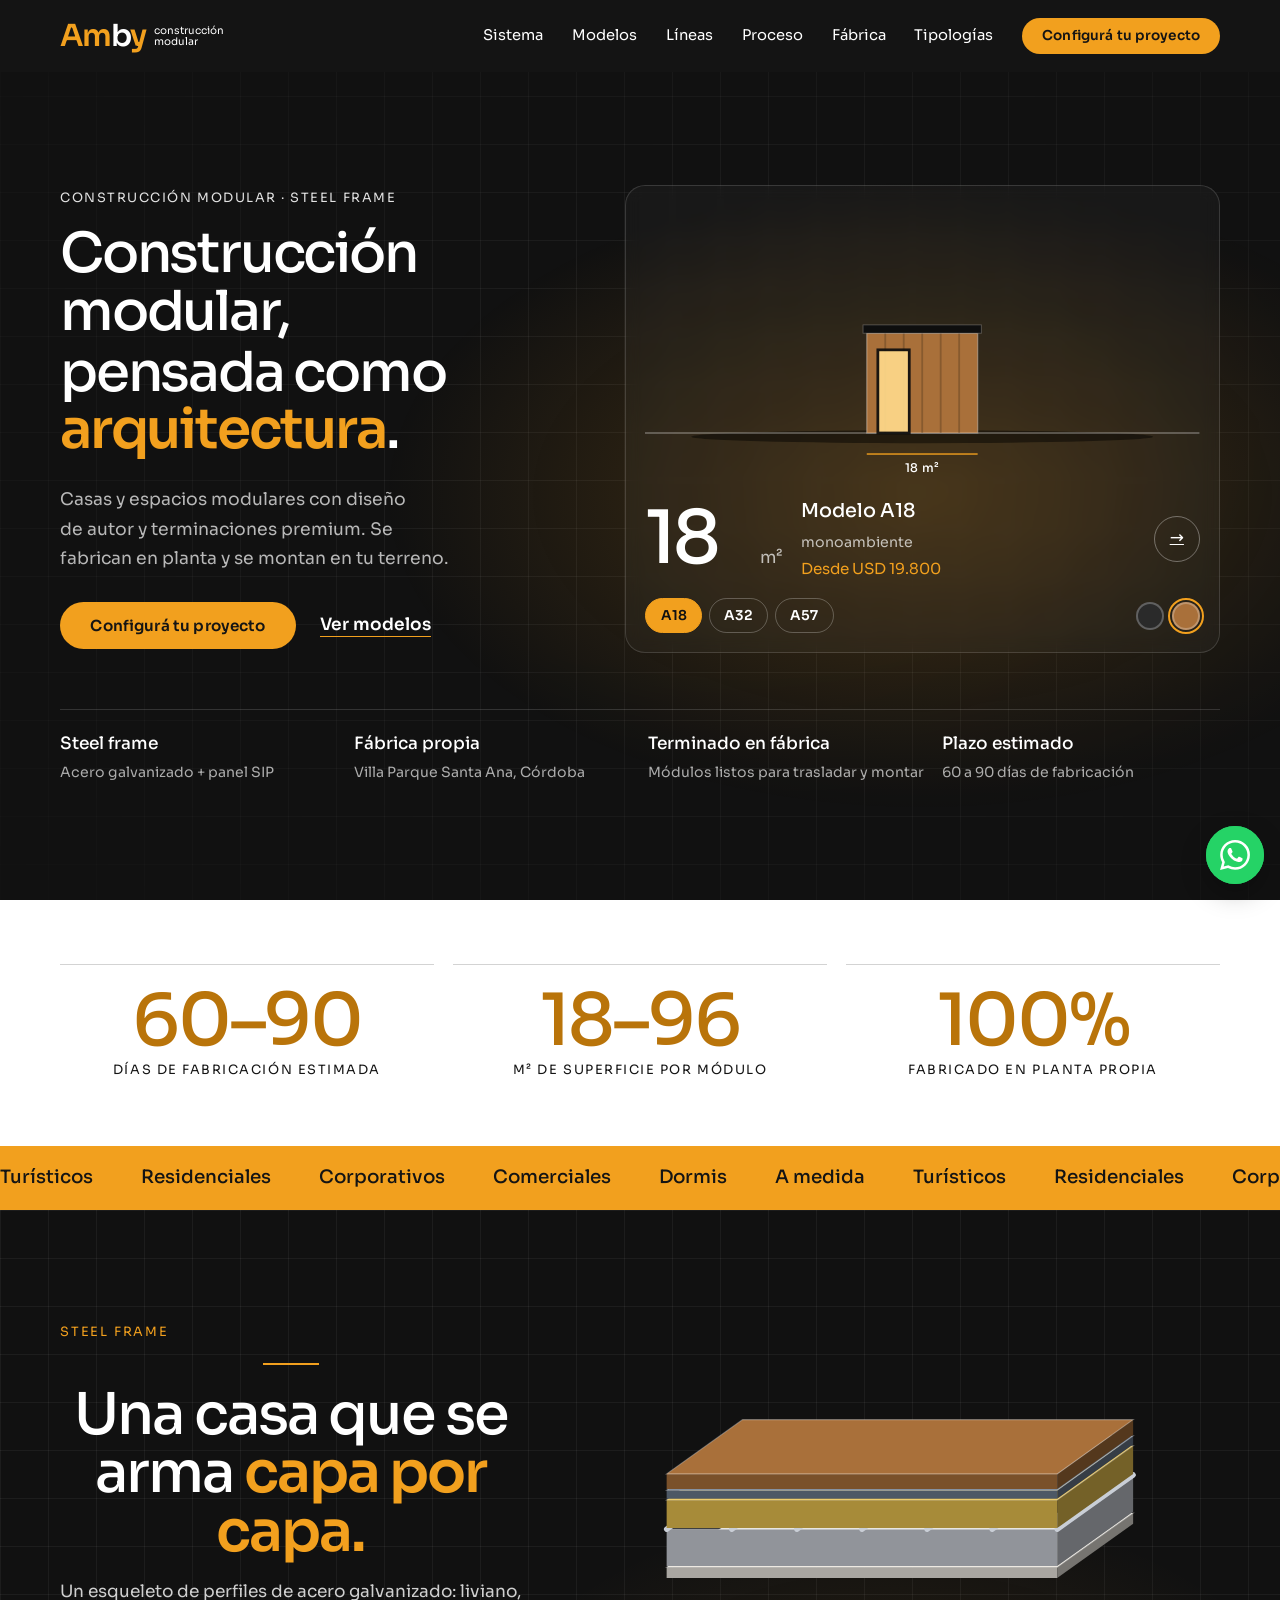
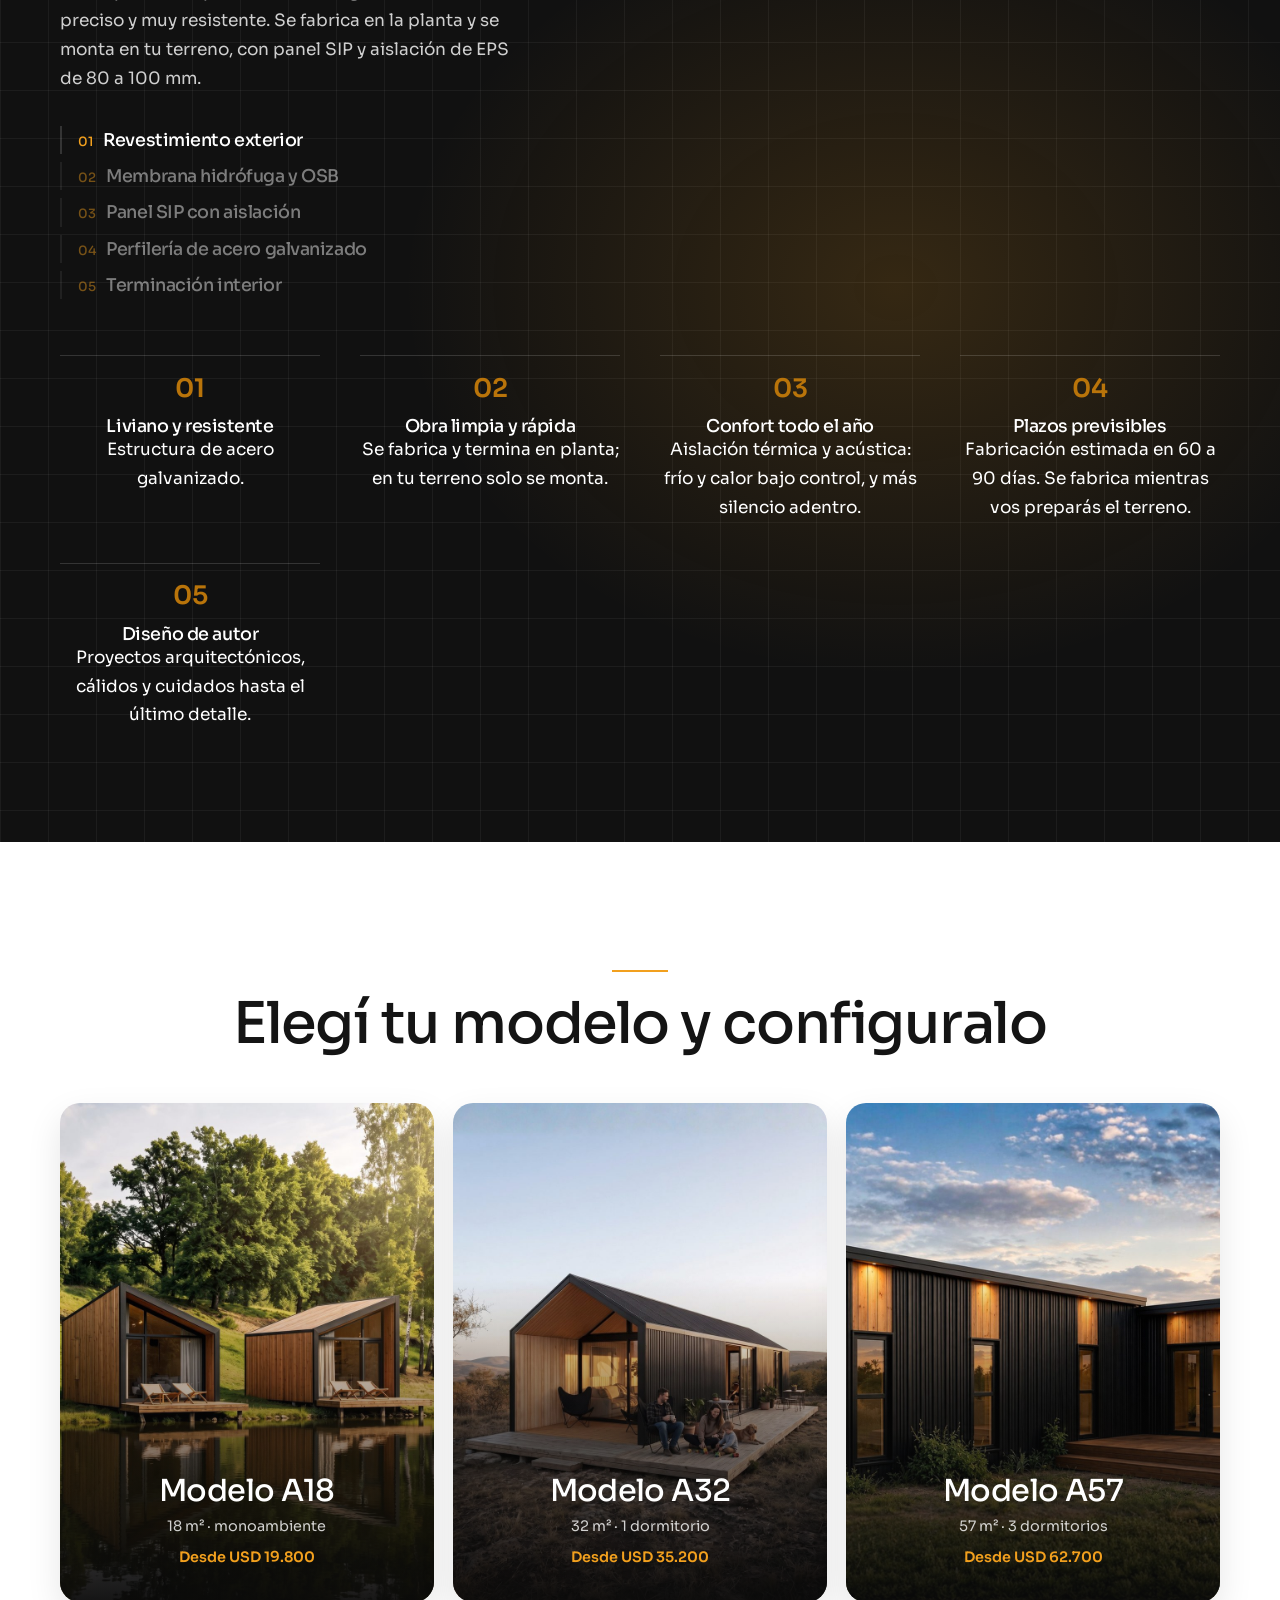
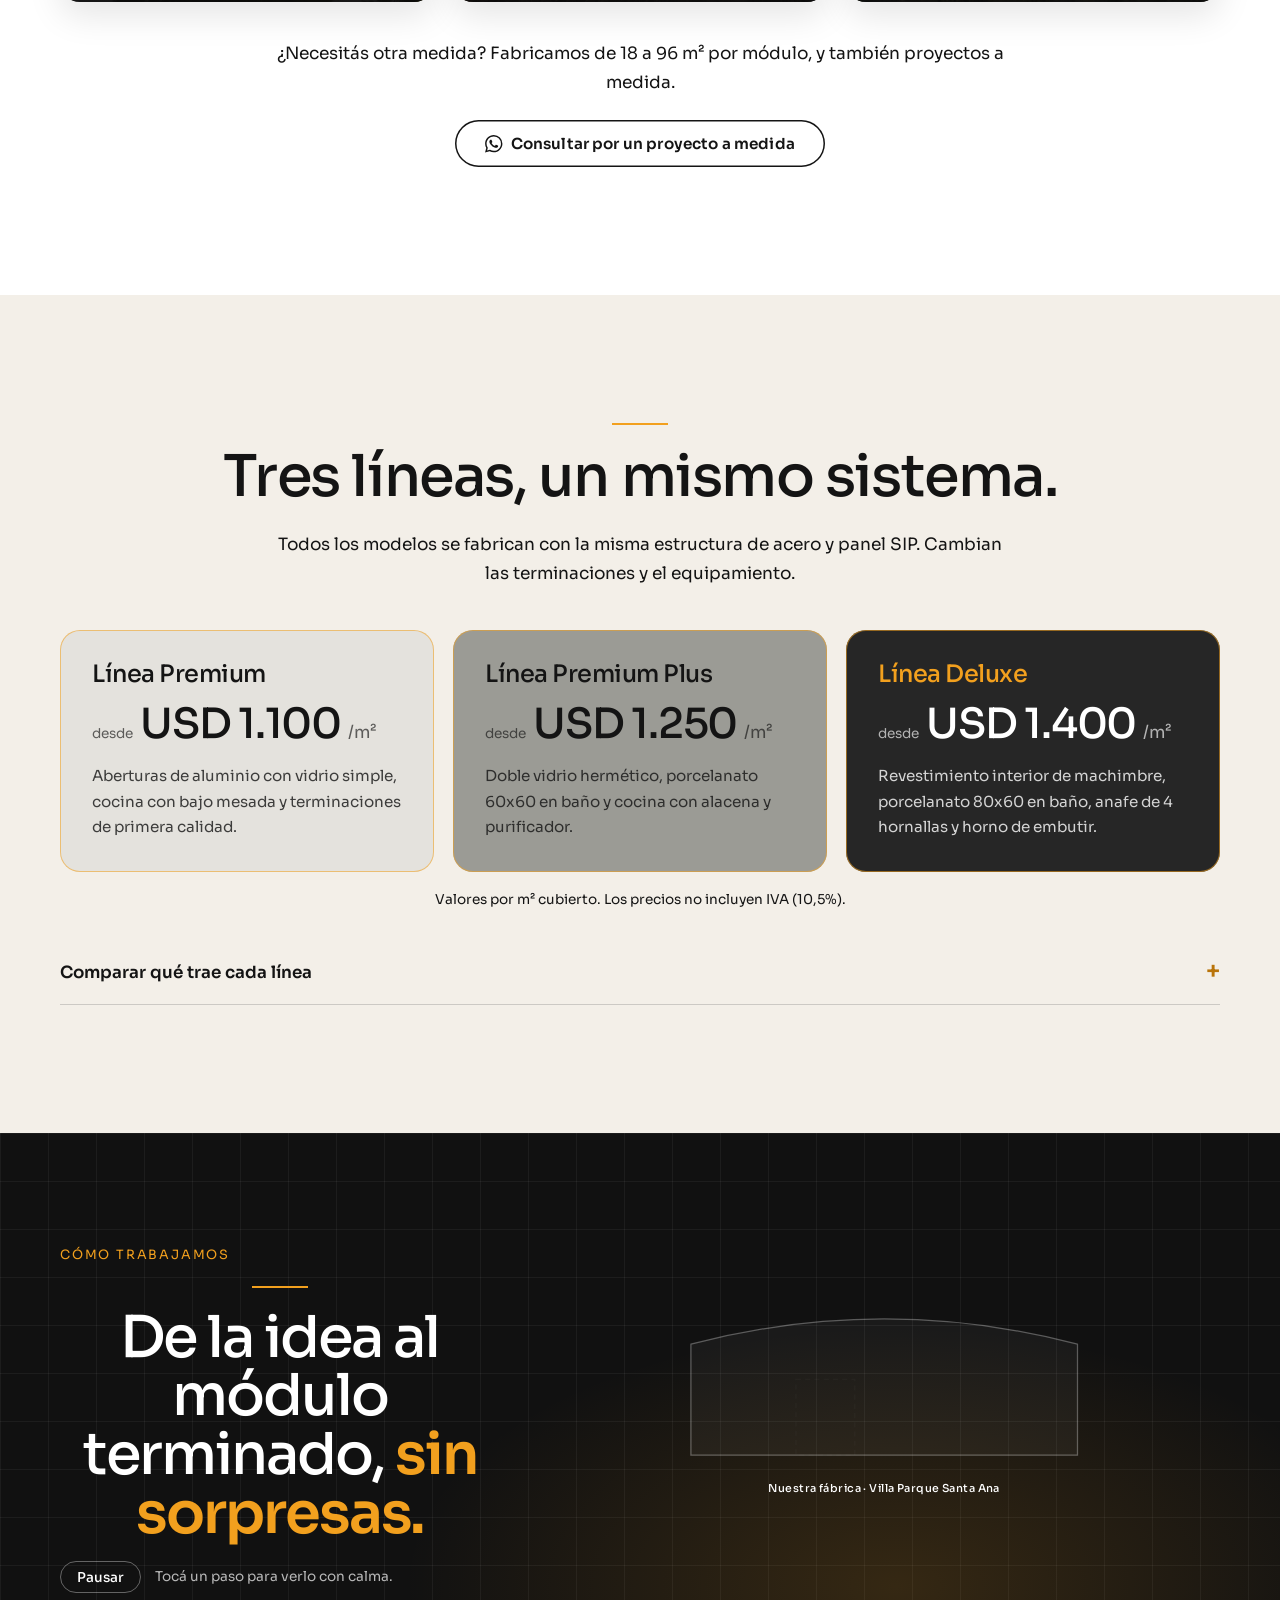
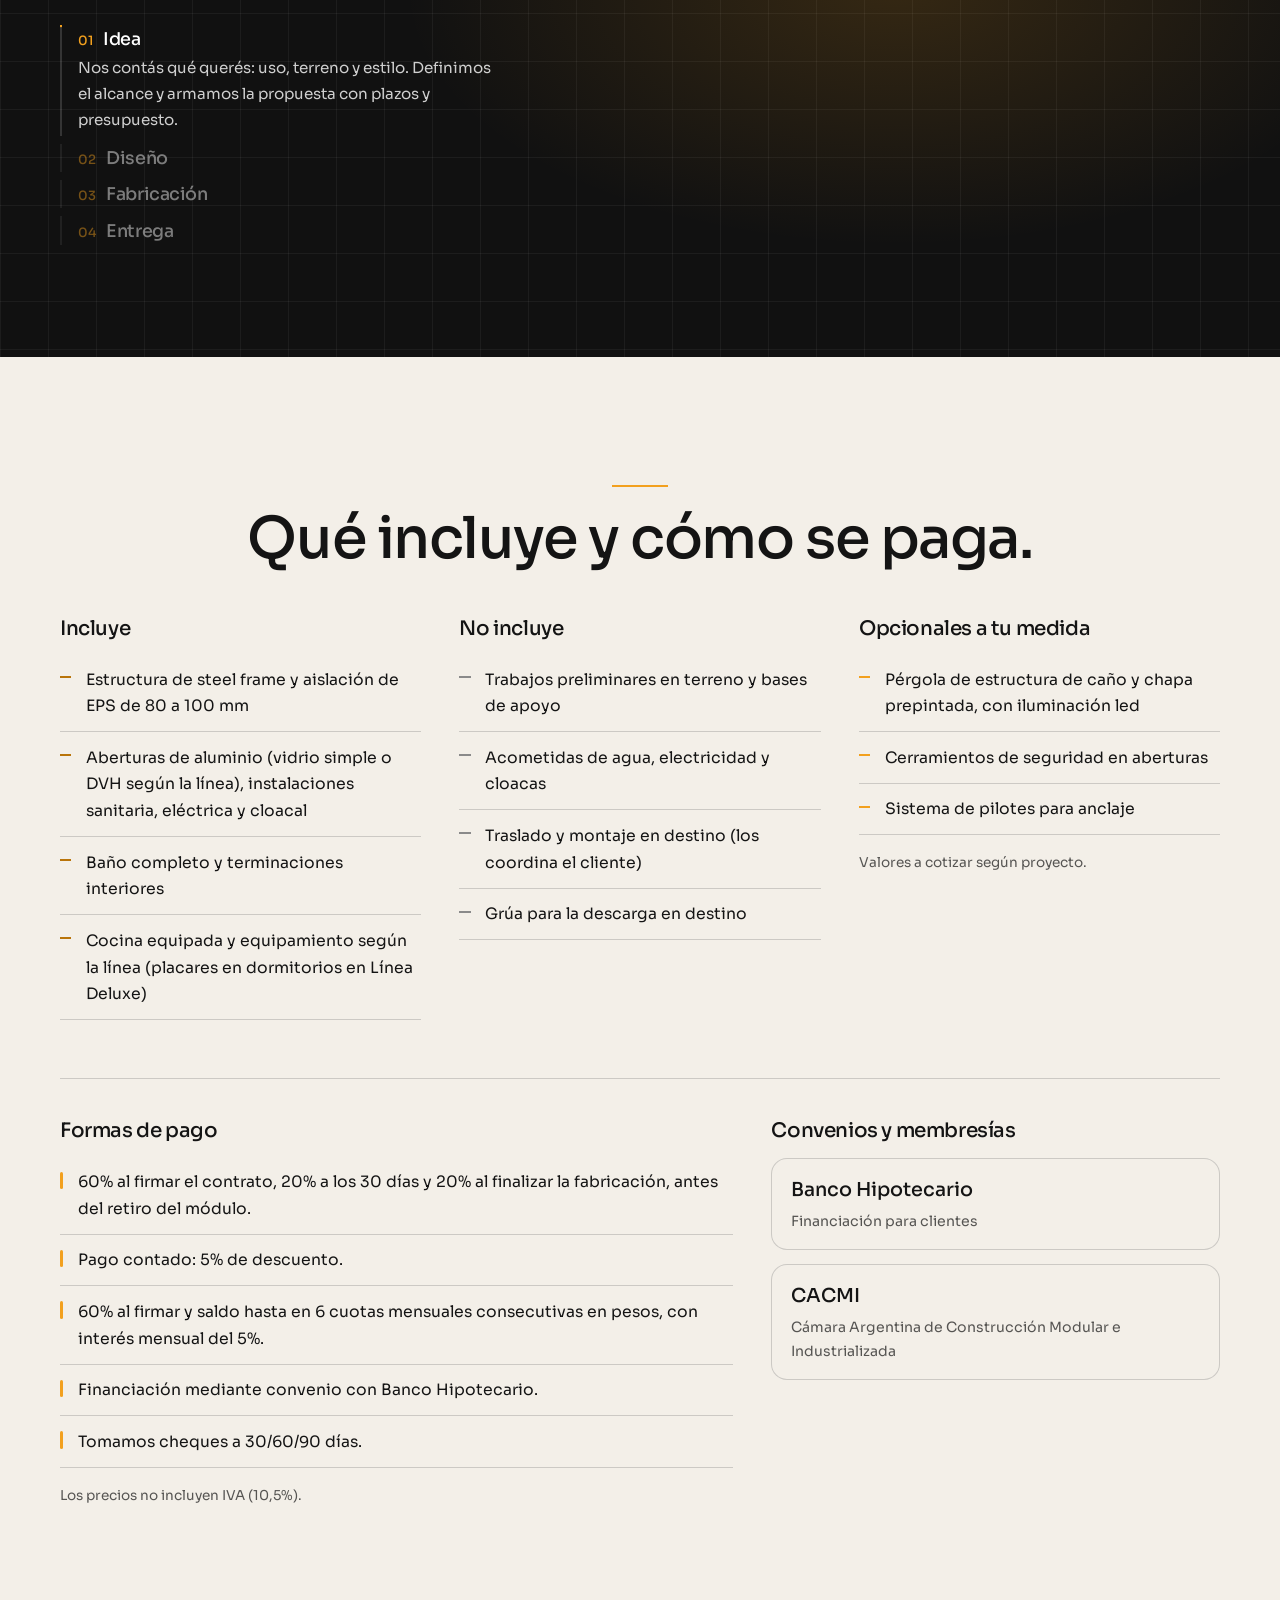
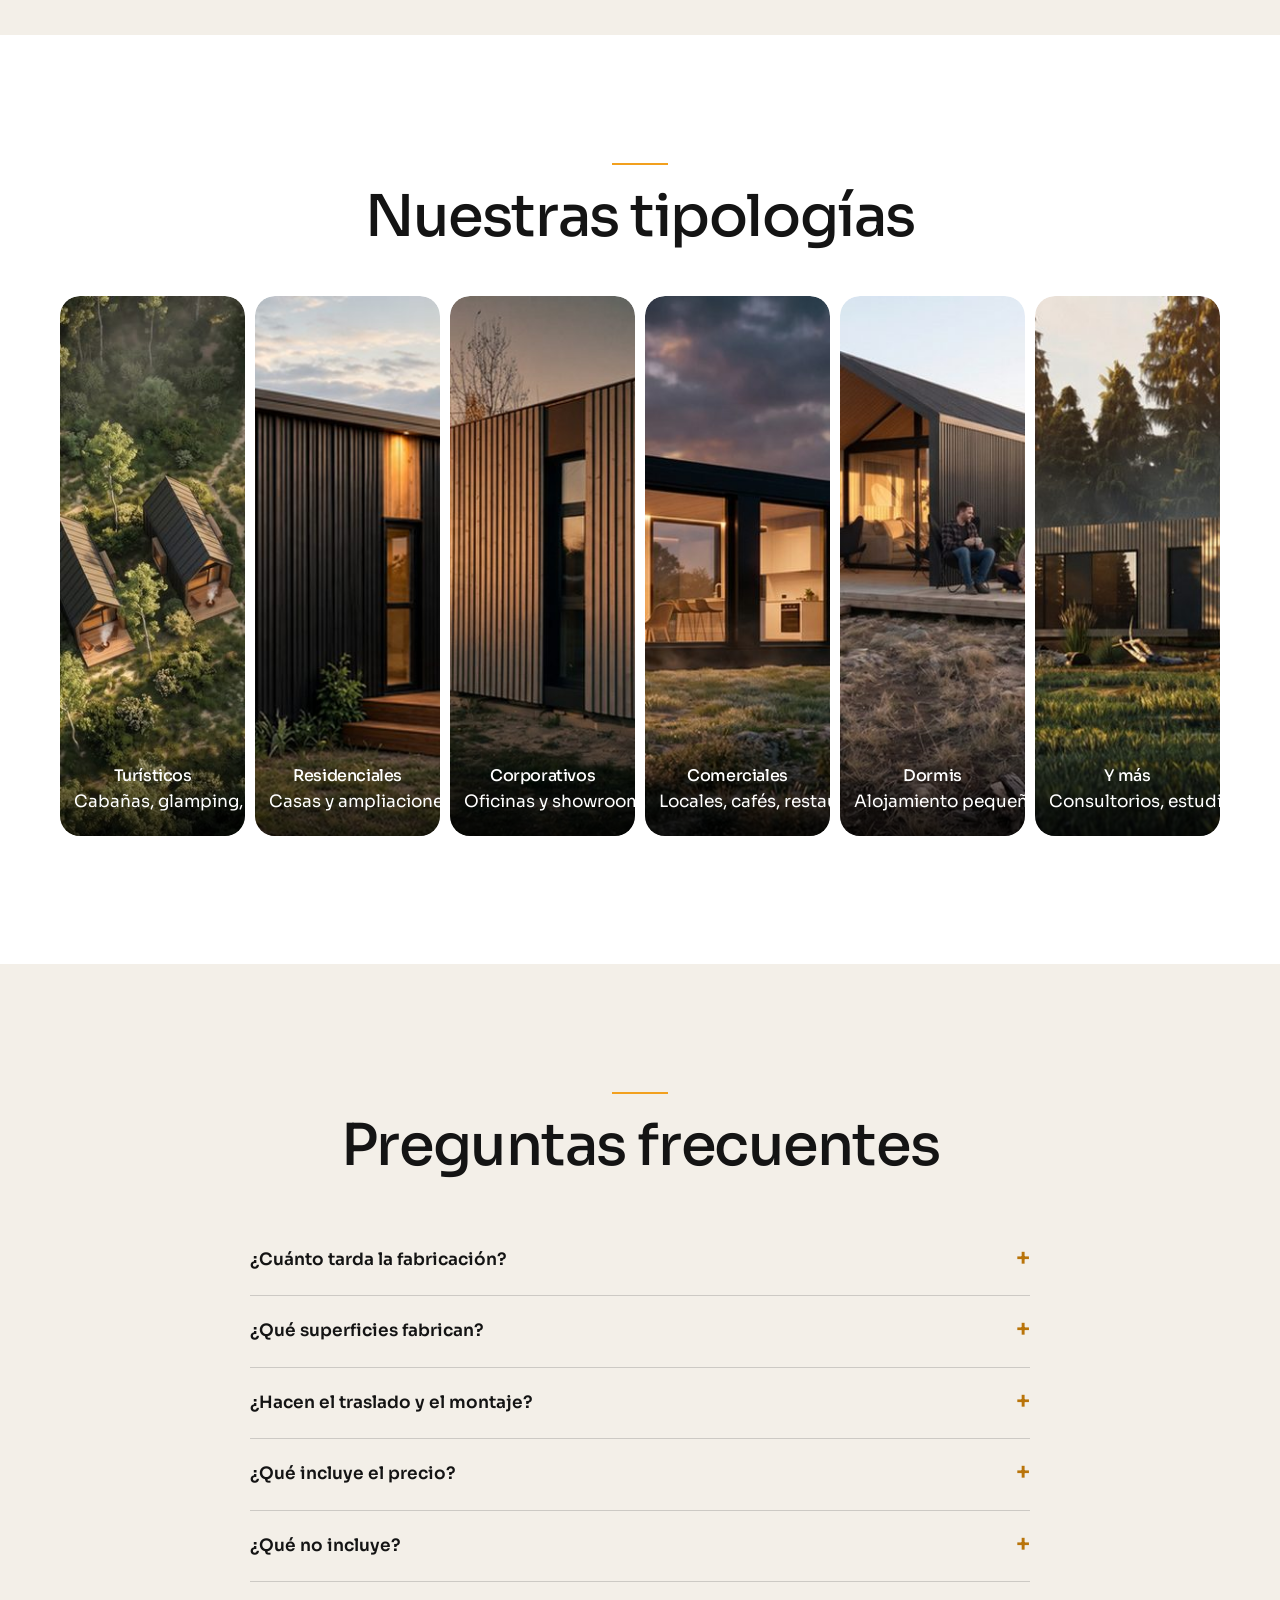
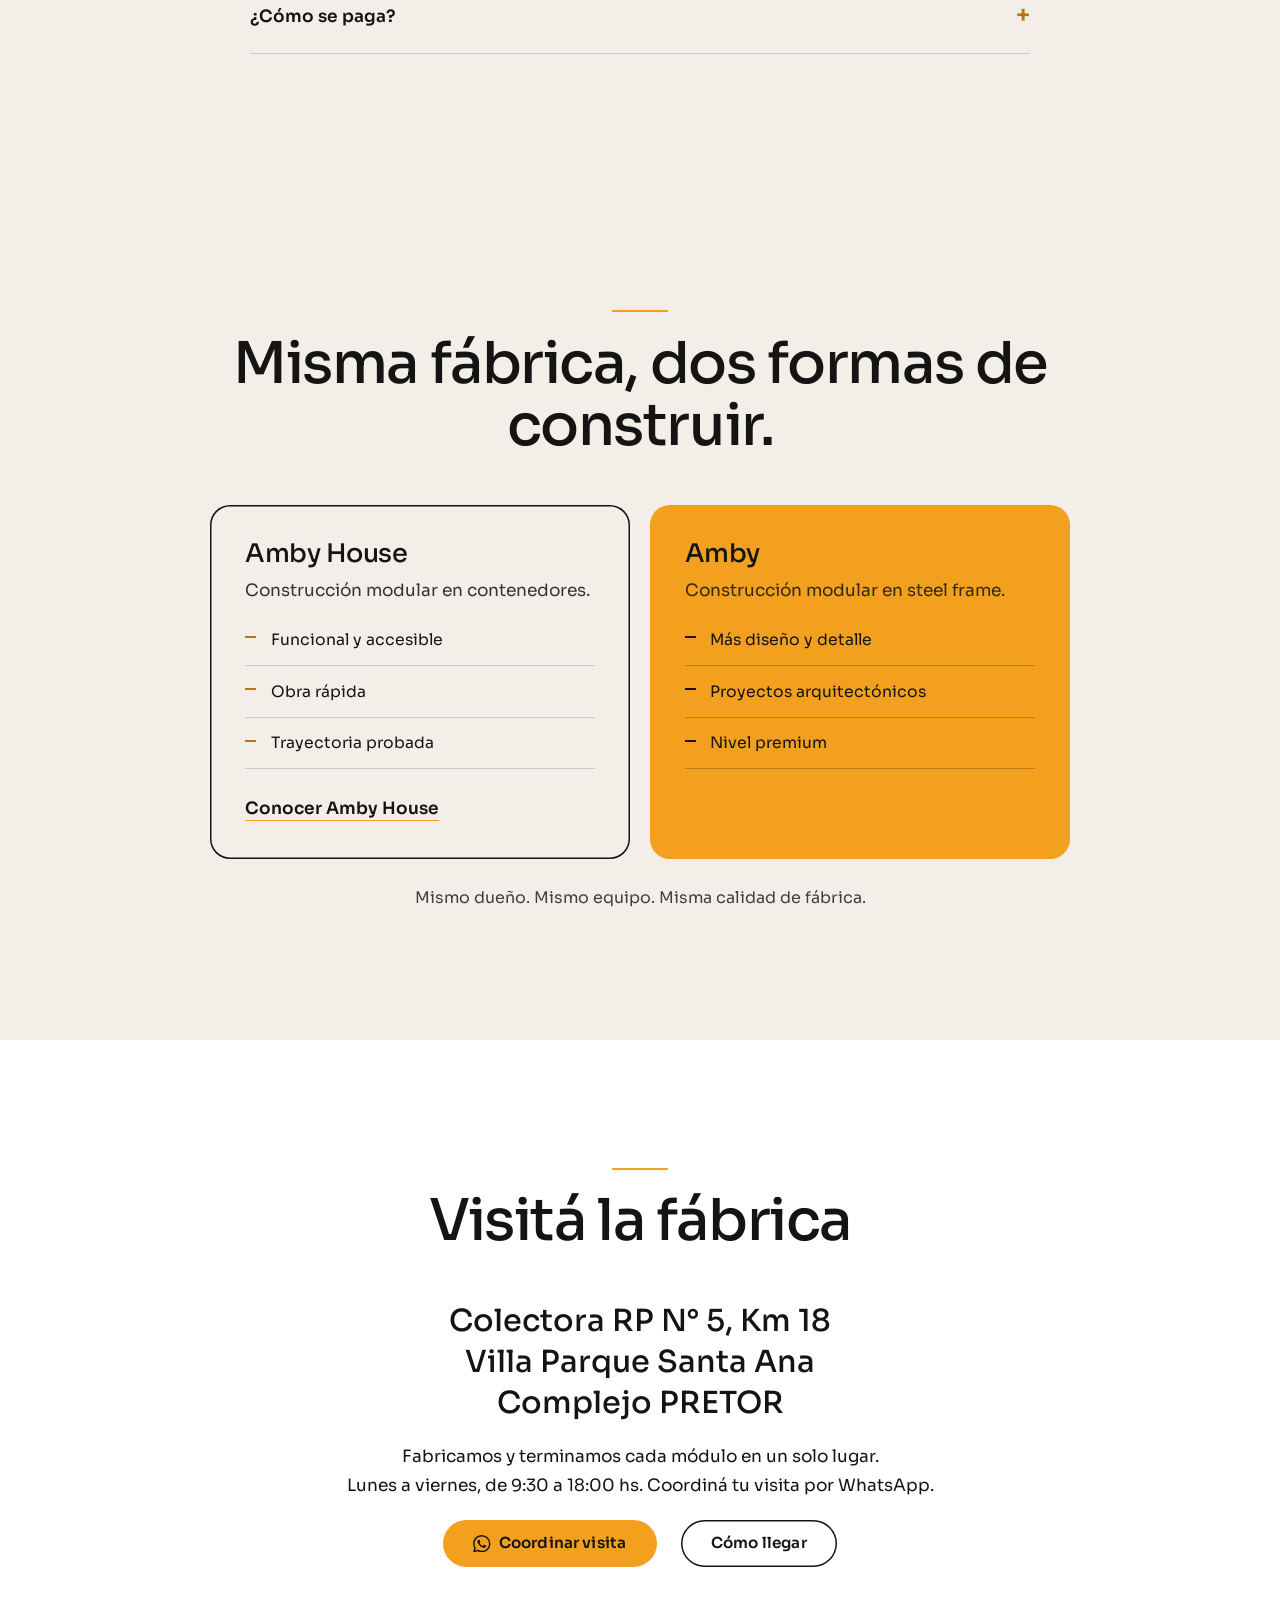
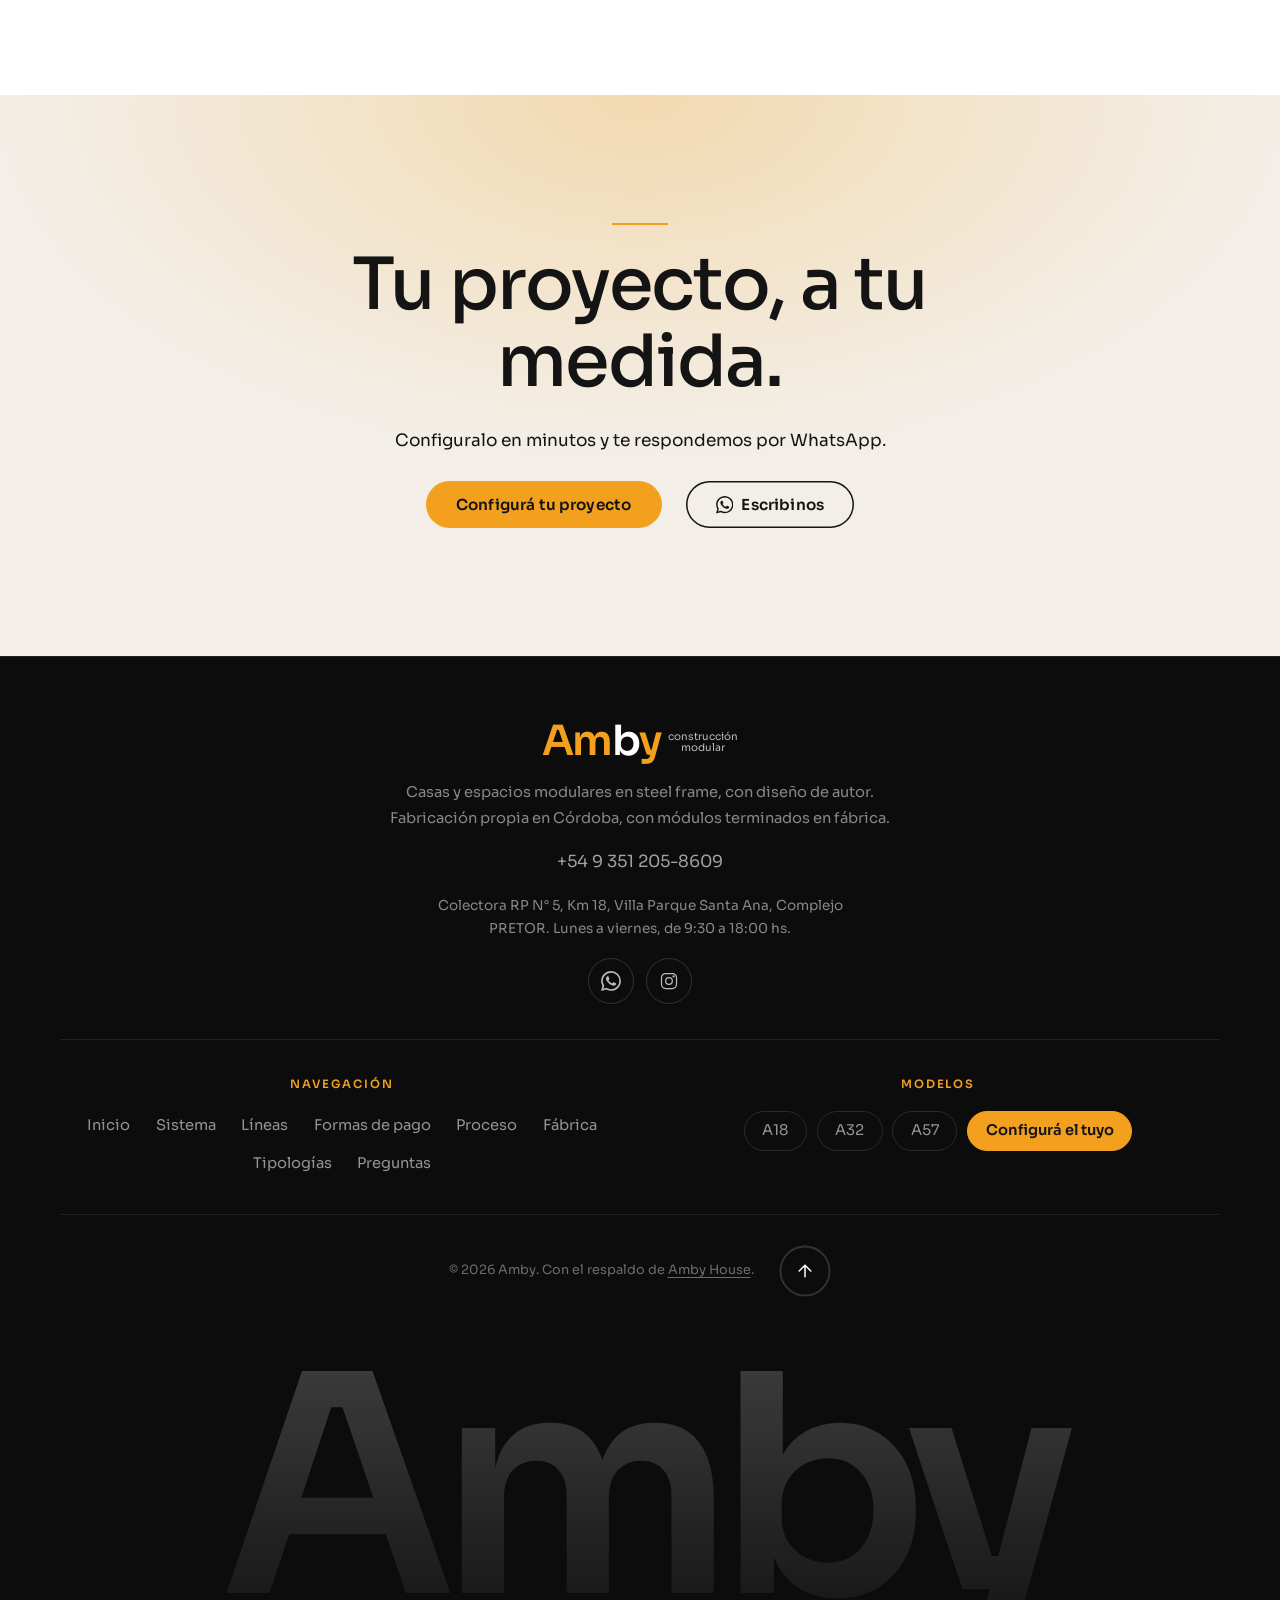
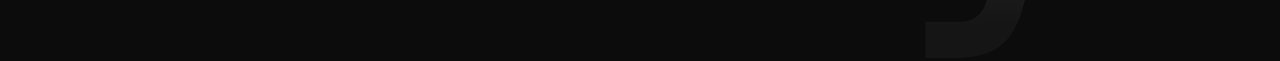
==== commit 99193d0d: "update" ====
--- a/index.html
+++ b/index.html
@@ -4,29 +4,29 @@
 <meta charset="utf-8">
 <meta name="viewport" content="width=device-width, initial-scale=1">
 <title>Amby | Construcción modular en steel frame en Argentina</title>
-<meta name="description" content="Casas y espacios modulares en steel frame con diseño de autor. Fabricación propia en Córdoba, llegamos a todo el país, llave en mano, entrega estimada en 60 a 90 días. Modelos desde 18 m² y configurador online.">
+<meta name="description" content="Casas y espacios modulares en steel frame con diseño de autor. Fabricación propia en Córdoba, plazo estimado de 60 a 90 días y configurador online.">
 <link rel="canonical" href="https://TU-DOMINIO.com.ar/">
 <script>(function(){var d=document.documentElement;try{var f=/[?&]intro/.test(location.search),v=sessionStorage.getItem("amby-intro");d.classList.add((v&&!f)||matchMedia("(prefers-reduced-motion:reduce)").matches?"no-intro":"intro-on")}catch(e){d.classList.add("intro-on")}})()</script>
 <meta name="theme-color" content="#141414">
 <meta property="og:type" content="website"><meta property="og:locale" content="es_AR">
-<meta property="og:title" content="Amby | Construcción modular pensada como arquitectura"><meta property="og:description" content="Steel frame, diseño de autor y entrega estimada en 60 a 90 días.">
-<meta property="og:image" content="https://amby-nine.vercel.app/img/og.jpg"><meta property="og:image:type" content="image/jpeg"><meta property="og:image:width" content="1200"><meta property="og:image:height" content="630"><meta property="og:image:alt" content="Casa modular de Amby en steel frame al atardecer"><meta property="og:site_name" content="Amby"><meta name="twitter:card" content="summary_large_image"><meta name="twitter:image" content="https://amby-nine.vercel.app/img/og.jpg">
+<meta property="og:title" content="Amby | Construcción modular pensada como arquitectura"><meta property="og:description" content="Steel frame, diseño de autor y fabricación propia en Córdoba.">
+<meta property="og:image" content="https://amby-nine.vercel.app/img/og.jpg"><meta property="og:image:type" content="image/jpeg"><meta property="og:image:width" content="1734"><meta property="og:image:height" content="907"><meta property="og:image:alt" content="Casa modular de Amby en steel frame al atardecer"><meta property="og:site_name" content="Amby"><meta name="twitter:card" content="summary_large_image"><meta name="twitter:image" content="https://amby-nine.vercel.app/img/og.jpg">
 <link rel="icon" href="favicon.ico" sizes="48x48"><link rel="icon" href="img/favicon.svg" type="image/svg+xml"><link rel="apple-touch-icon" href="apple-touch-icon.png"><link rel="manifest" href="site.webmanifest">
 <link rel="preconnect" href="https://fonts.googleapis.com"><link rel="preconnect" href="https://fonts.gstatic.com" crossorigin>
 <link rel="stylesheet" href="https://fonts.googleapis.com/css2?family=Sora:wght@400;500;600&display=swap">
 <link rel="stylesheet" href="css/styles.css">
 <noscript><style>.rv{opacity:1;transform:none}</style></noscript>
-<script type="application/ld+json">{"@context":"https://schema.org","@type":"Organization","name":"Amby","description":"Construcción modular en steel frame con fabricación propia.","url":"https://TU-DOMINIO.com.ar/","logo":"https://TU-DOMINIO.com.ar/img/logo.svg","telephone":"+5493512058609","areaServed":"AR","sameAs":["https://www.instagram.com/amby.arg"]}</script>
-<script type="application/ld+json">{"@context":"https://schema.org","@type":"FAQPage","mainEntity":[{"@type":"Question","name":"¿En cuánto tiempo entregan?","acceptedAnswer":{"@type":"Answer","text":"El plazo estimado de entrega es de 60 a 90 días. Se fabrica en planta mientras vos preparás el terreno, y después se monta."}},{"@type":"Question","name":"¿Qué superficies fabrican?","acceptedAnswer":{"@type":"Answer","text":"De 18 a 96 m² por módulo. Tenemos los modelos A18, A32 y A57, y también proyectos a medida."}},{"@type":"Question","name":"¿Llegan a todo el país?","acceptedAnswer":{"@type":"Answer","text":"Sí. Fabricamos en un solo lugar, en Villa Parque Santa Ana (Córdoba), y llegamos a donde esté tu terreno: trasladamos y montamos con equipo propio. El traslado y el montaje final no están incluidos en el precio por m², consultanos por su valor."}},{"@type":"Question","name":"¿Qué incluye el precio?","acceptedAnswer":{"@type":"Answer","text":"Estructura de steel frame y aislación de 100 mm, aberturas DVH, instalaciones sanitaria, eléctrica y cloacal, baño completo y terminaciones interiores, cocina equipada y placares en dormitorios. Los valores no incluyen IVA (10,5%)."}},{"@type":"Question","name":"¿Qué no incluye?","acceptedAnswer":{"@type":"Answer","text":"Trabajos preliminares en terreno y bases de apoyo, acometidas de agua, electricidad y cloacas, traslado y montaje final, y grúa para la descarga en destino."}},{"@type":"Question","name":"¿Cómo se paga?","acceptedAnswer":{"@type":"Answer","text":"60% al firmar el contrato, 20% a los 30 días y 20% al momento de la entrega, previo envío. Pago contado con 5% de descuento. También hay cuotas en pesos, cheques a 30/60/90 días y financiación mediante convenio con Banco Hipotecario."}}]}</script>
+<script type="application/ld+json">{"@context":"https://schema.org","@type":"Organization","name":"Amby","description":"Construcción modular en steel frame con fabricación propia.","url":"https://TU-DOMINIO.com.ar/","telephone":"+5493512058609","areaServed":"AR","sameAs":["https://www.instagram.com/amby.arg"]}</script>
+<script type="application/ld+json">{"@context":"https://schema.org","@type":"FAQPage","mainEntity":[{"@type":"Question","name":"¿Cuánto tarda la fabricación?","acceptedAnswer":{"@type":"Answer","text":"El plazo estimado de fabricación es de 60 a 90 días. Se fabrica en planta mientras vos preparás el terreno; después el módulo se traslada y se monta (ese paso se coordina aparte)."}},{"@type":"Question","name":"¿Qué superficies fabrican?","acceptedAnswer":{"@type":"Answer","text":"De 18 a 96 m² por módulo. Tenemos los modelos A18, A32 y A57, y también proyectos a medida."}},{"@type":"Question","name":"¿Hacen el traslado y el montaje?","acceptedAnswer":{"@type":"Answer","text":"No. Fabricamos y terminamos el módulo en nuestra planta de Villa Parque Santa Ana (Córdoba). El traslado, la grúa y el montaje en destino se coordinan aparte y no están incluidos en el precio por m². Consultanos por los datos del módulo para coordinarlos."}},{"@type":"Question","name":"¿Qué incluye el precio?","acceptedAnswer":{"@type":"Answer","text":"Estructura de steel frame con aislación de EPS de 80 a 100 mm, aberturas de aluminio (vidrio simple o DVH según la línea), instalaciones sanitaria, eléctrica y cloacal, baño completo y terminaciones interiores, y cocina equipada. El equipamiento varía según la línea (por ejemplo, placares en dormitorios en Línea Deluxe). Los valores no incluyen IVA (10,5%)."}},{"@type":"Question","name":"¿Qué no incluye?","acceptedAnswer":{"@type":"Answer","text":"Trabajos preliminares en terreno y bases de apoyo, acometidas de agua, electricidad y cloacas, traslado y montaje en destino, y grúa para la descarga."}},{"@type":"Question","name":"¿Cómo se paga?","acceptedAnswer":{"@type":"Answer","text":"60% al firmar el contrato, 20% a los 30 días y 20% al finalizar la fabricación, antes del retiro del módulo. Pago contado con 5% de descuento. También hay hasta 6 cuotas mensuales en pesos (con interés mensual del 5%), cheques a 30/60/90 días y financiación mediante convenio con Banco Hipotecario."}}]}</script>
 </head>
 <body class="home">
-<div id="intro" aria-hidden="true"><div class="in-stage"><div class="in-logo"><span>Am<i>b</i>y</span><small>Construcción modular · Steel frame</small></div><div class="in-lane"><div class="in-cover"></div><div class="in-road"></div><div class="in-truck"><svg viewBox="0 0 520 170" role="presentation" focusable="false"><defs><pattern id="inSl" width="13" height="10" patternUnits="userSpaceOnUse"><rect x="11" width="1.6" height="10" fill="#000" opacity=".18"/></pattern></defs><g class="in-sm"><circle cx="361" cy="44" r="5" fill="#fff"/></g><g class="in-sm" style="animation-delay:.35s"><circle cx="361" cy="44" r="5" fill="#fff"/></g><g class="in-sm" style="animation-delay:.7s"><circle cx="361" cy="44" r="5" fill="#fff"/></g><rect x="358" y="50" width="6" height="80" rx="2" fill="#7a7a7a"/><rect x="356" y="47" width="10" height="4" rx="1" fill="#555"/><rect x="14" y="122" width="362" height="12" rx="3" fill="#2b2b2b"/><rect x="26" y="134" width="300" height="6" rx="2" fill="#1b1b1b"/><rect x="34" y="44" width="304" height="78" fill="#A9703A"/><rect x="34" y="44" width="304" height="78" fill="url(#inSl)"/><rect x="185" y="44" width="2.5" height="78" fill="#000" opacity=".35"/><rect x="26" y="34" width="320" height="11" rx="2" fill="#0e0e0e" stroke="#fff" stroke-opacity=".25" stroke-width="1.5"/><g fill="#ffd98a" stroke="#0e0e0e" stroke-width="3"><rect x="48" y="62" width="30" height="60"/><rect x="118" y="64" width="52" height="38"/><rect x="208" y="64" width="56" height="38"/><rect x="304" y="64" width="28" height="38"/></g><rect x="104" y="34" width="7" height="88" fill="#F2A01E"/><rect x="290" y="34" width="7" height="88" fill="#F2A01E"/><rect x="360" y="130" width="140" height="10" rx="3" fill="#1b1b1b"/><path d="M366 130V72q0-6 6-6h48q8 0 13 6l19 28h36q6 0 6 6v24z" fill="#F2A01E"/><path d="M376 74h42q4 0 7 4l14 20H376z" fill="#18242c"/><path d="M392 76h14l-11 22h-14z" fill="#fff" opacity=".12"/><rect x="366" y="113" width="128" height="4" fill="#141414" opacity=".25"/><rect x="488" y="106" width="6" height="20" rx="2" fill="#1d1d1d"/><circle cx="491" cy="112" r="8" fill="#ffe9a8" opacity=".25"/><circle cx="491" cy="112" r="3.5" fill="#ffe9a8"/><rect x="484" y="128" width="18" height="6" rx="2" fill="#1d1d1d"/><g transform="translate(46 150)"><g class="in-wh"><circle r="19" fill="#0d0d0d" stroke="#3a3a3a" stroke-width="2"/><circle r="9" fill="#8a8a8a"/><path d="M-9 0H9M0-9V9" stroke="#0d0d0d" stroke-width="2.4"/><circle cx="13.5" r="2" fill="#cfcfcf"/><circle r="2.5" fill="#0d0d0d"/></g></g><g transform="translate(84 150)"><g class="in-wh"><circle r="19" fill="#0d0d0d" stroke="#3a3a3a" stroke-width="2"/><circle r="9" fill="#8a8a8a"/><path d="M-9 0H9M0-9V9" stroke="#0d0d0d" stroke-width="2.4"/><circle cx="13.5" r="2" fill="#cfcfcf"/><circle r="2.5" fill="#0d0d0d"/></g></g><g transform="translate(332 150)"><g class="in-wh"><circle r="19" fill="#0d0d0d" stroke="#3a3a3a" stroke-width="2"/><circle r="9" fill="#8a8a8a"/><path d="M-9 0H9M0-9V9" stroke="#0d0d0d" stroke-width="2.4"/><circle cx="13.5" r="2" fill="#cfcfcf"/><circle r="2.5" fill="#0d0d0d"/></g></g><g transform="translate(370 150)"><g class="in-wh"><circle r="19" fill="#0d0d0d" stroke="#3a3a3a" stroke-width="2"/><circle r="9" fill="#8a8a8a"/><path d="M-9 0H9M0-9V9" stroke="#0d0d0d" stroke-width="2.4"/><circle cx="13.5" r="2" fill="#cfcfcf"/><circle r="2.5" fill="#0d0d0d"/></g></g><g transform="translate(472 150)"><g class="in-wh"><circle r="19" fill="#0d0d0d" stroke="#3a3a3a" stroke-width="2"/><circle r="9" fill="#8a8a8a"/><path d="M-9 0H9M0-9V9" stroke="#0d0d0d" stroke-width="2.4"/><circle cx="13.5" r="2" fill="#cfcfcf"/><circle r="2.5" fill="#0d0d0d"/></g></g></svg></div></div></div></div>
+<div id="intro" aria-hidden="true"><div class="in-stage"><div class="in-logo"><span>Am<i>b</i>y</span><small>Construcción modular · Steel frame</small></div><div class="in-lane"><div class="in-cover"></div><div class="in-road"></div><div class="in-truck"><svg viewBox="0 0 520 170" role="presentation" focusable="false"><defs><pattern id="inSl" width="13" height="10" patternUnits="userSpaceOnUse"><rect x="11" width="1.6" height="10" fill="#000" opacity=".18"/></pattern></defs><g class="in-sm"><circle cx="361" cy="44" r="5" fill="#fff"/></g><g class="in-sm" style="animation-delay:.35s"><circle cx="361" cy="44" r="5" fill="#fff"/></g><g class="in-sm" style="animation-delay:.7s"><circle cx="361" cy="44" r="5" fill="#fff"/></g><rect x="358" y="50" width="6" height="80" rx="2" fill="#7a7a7a"/><rect x="356" y="47" width="10" height="4" rx="1" fill="#555"/><rect x="14" y="122" width="362" height="12" rx="3" fill="#2b2b2b"/><rect x="26" y="134" width="300" height="6" rx="2" fill="#1b1b1b"/><rect x="34" y="44" width="304" height="78" fill="#A9703A"/><rect x="34" y="44" width="304" height="78" fill="url(#inSl)"/><rect x="185" y="44" width="2.5" height="78" fill="#000" opacity=".35"/><rect x="26" y="34" width="320" height="11" rx="2" fill="#0e0e0e" stroke="#fff" stroke-opacity=".25" stroke-width="1.5"/><g fill="#ffd98a" stroke="#0e0e0e" stroke-width="3"><rect x="48" y="62" width="30" height="60"/><rect x="118" y="64" width="52" height="38"/><rect x="208" y="64" width="56" height="38"/><rect x="304" y="64" width="28" height="38"/></g><rect x="104" y="34" width="7" height="88" fill="#F2A01E"/><rect x="290" y="34" width="7" height="88" fill="#F2A01E"/><rect x="360" y="130" width="140" height="10" rx="3" fill="#1b1b1b"/><path d="M366 130V72q0-6 6-6h48q8 0 13 6l19 28h36q6 0 6 6v24z" fill="#F2A01E"/><path d="M376 74h42q4 0 7 4l14 20H376z" fill="#18242c"/><path d="M392 76h14l-11 22h-14z" fill="#fff" opacity=".12"/><rect x="366" y="113" width="128" height="4" fill="#141414" opacity=".25"/><rect x="488" y="106" width="6" height="20" rx="2" fill="#1d1d1d"/><circle cx="491" cy="112" r="8" fill="#ffe9a8" opacity=".25"/><circle cx="491" cy="112" r="3.5" fill="#ffe9a8"/><rect x="484" y="128" width="18" height="6" rx="2" fill="#1d1d1d"/><g transform="translate(46 150)"><g class="in-wh"><circle r="19" fill="#0d0d0d" stroke="#3a3a3a" stroke-width="2"/><circle r="9" fill="#8a8a8a"/><path d="M-9 0H9M0-9V9" stroke="#0d0d0d" stroke-width="2.4"/><circle cx="13.5" r="2" fill="#cfcfcf"/><circle r="2.5" fill="#0d0d0d"/></g></g><g transform="translate(84 150)"><g class="in-wh"><circle r="19" fill="#0d0d0d" stroke="#3a3a3a" stroke-width="2"/><circle r="9" fill="#8a8a8a"/><path d="M-9 0H9M0-9V9" stroke="#0d0d0d" stroke-width="2.4"/><circle cx="13.5" r="2" fill="#cfcfcf"/><circle r="2.5" fill="#0d0d0d"/></g></g><g transform="translate(332 150)"><g class="in-wh"><circle r="19" fill="#0d0d0d" stroke="#3a3a3a" stroke-width="2"/><circle r="9" fill="#8a8a8a"/><path d="M-9 0H9M0-9V9" stroke="#0d0d0d" stroke-width="2.4"/><circle cx="13.5" r="2" fill="#cfcfcf"/><circle r="2.5" fill="#0d0d0d"/></g></g><g transform="translate(370 150)"><g class="in-wh"><circle r="19" fill="#0d0d0d" stroke="#3a3a3a" stroke-width="2"/><circle r="9" fill="#8a8a8a"/><path d="M-9 0H9M0-9V9" stroke="#0d0d0d" stroke-width="2.4"/><circle cx="13.5" r="2" fill="#cfcfcf"/><circle r="2.5" fill="#0d0d0d"/></g></g><g transform="translate(472 150)"><g class="in-wh"><circle r="19" fill="#0d0d0d" stroke="#3a3a3a" stroke-width="2"/><circle r="9" fill="#8a8a8a"/><path d="M-9 0H9M0-9V9" stroke="#0d0d0d" stroke-width="2.4"/><circle cx="13.5" r="2" fill="#cfcfcf"/><circle r="2.5" fill="#0d0d0d"/></g></g></svg></div></div><p class="in-hint">Tocá para saltar</p></div></div>
 <a class="skip" href="#contenido">Saltar al contenido</a><div class="bar"></div>
 <header class="top"><div class="wrap">
   <a class="brand" href="index.html" aria-label="Amby, construcción modular"><span>Am<i>b</i>y</span><small>construcción<br>modular</small></a>
   <button class="burger" aria-expanded="false" aria-controls="menu" aria-label="Abrir menú"><i></i><i></i></button>
   <nav id="menu" aria-label="Principal"><a href="index.html#sistema">Sistema</a><a href="index.html#modelos">Modelos</a><a href="index.html#lineas">Líneas</a><a href="index.html#proceso">Proceso</a>
-<a href="index.html#fabrica">Fábrica</a><a href="proyectos.html">Proyectos</a><a class="btn small" href="configurador.html">Configurá tu proyecto</a></nav>
+<a href="index.html#fabrica">Fábrica</a><a href="proyectos.html">Tipologías</a><a class="btn small" href="configurador.html">Configurá tu proyecto</a></nav>
 </div></header>
 <main id="contenido">
 <section class="hero hz" id="inicio">
@@ -55,9 +55,9 @@
 </div>
 </section>
 <section class="facts"><div class="wrap">
-  <p class="rv"><strong>60–90</strong>días de entrega estimada</p>
+  <p class="rv"><strong>60–90</strong>días de fabricación estimada</p>
   <p class="rv"><strong>18–96</strong>m² de superficie por módulo</p>
-  <p class="rv"><strong><span data-count="100">100</span>%</strong>llave en mano</p>
+  <p class="rv"><strong><span data-count="100">100</span>%</strong>fabricado en planta propia</p>
 </div></section>
 <div class="strip" aria-hidden="true"><div><span>Turísticos</span><span>Residenciales</span><span>Corporativos</span><span>Comerciales</span><span>Dormis</span><span>A medida</span><span>Turísticos</span><span>Residenciales</span><span>Corporativos</span><span>Comerciales</span><span>Dormis</span><span>A medida</span></div></div>
 <section class="sec sf" id="sistema"><div class="wrap">
@@ -66,7 +66,7 @@
 <svg id="sf-svg" viewBox="0 0 600 380" role="img" aria-label="Las capas de un muro de steel frame"></svg>
 <ol class="pz-list sf-list" id="sf-list"><li><h3>Revestimiento exterior</h3><p>Siding o chapa, a elección.</p></li><li><h3>Membrana hidrófuga y OSB</h3><p>Placas OSB y membrana que protegen la estructura de la humedad.</p></li><li><h3>Panel SIP con aislación</h3><p>Aislación de EPS de 80 a 100 mm.</p></li><li><h3>Perfilería de acero galvanizado</h3><p>Steel frame más caños estructurales.</p></li><li><h3>Terminación interior</h3><p>Placas de yeso o machimbre.</p></li></ol>
 </div>
-<ul class="rules"><li class="rv"><h3>Liviano y resistente</h3><p>Estructura de acero galvanizado.</p></li><li class="rv"><h3>Obra limpia y rápida</h3><p>Se fabrica en planta y se monta en tu terreno.</p></li><li class="rv"><h3>Confort todo el año</h3><p>Aislación térmica y acústica: frío y calor bajo control, y más silencio adentro.</p></li><li class="rv"><h3>Plazos previsibles</h3><p>Entrega estimada en 60 a 90 días. Se fabrica mientras vos preparás el terreno.</p></li><li class="rv"><h3>Diseño de autor</h3><p>Proyectos arquitectónicos, cálidos y cuidados hasta el último detalle.</p></li></ul>
+<ul class="rules"><li class="rv"><h3>Liviano y resistente</h3><p>Estructura de acero galvanizado.</p></li><li class="rv"><h3>Obra limpia y rápida</h3><p>Se fabrica y termina en planta; en tu terreno solo se monta.</p></li><li class="rv"><h3>Confort todo el año</h3><p>Aislación térmica y acústica: frío y calor bajo control, y más silencio adentro.</p></li><li class="rv"><h3>Plazos previsibles</h3><p>Fabricación estimada en 60 a 90 días. Se fabrica mientras vos preparás el terreno.</p></li><li class="rv"><h3>Diseño de autor</h3><p>Proyectos arquitectónicos, cálidos y cuidados hasta el último detalle.</p></li></ul>
 </div></section>
 <section class="sec alt" id="modelos"><div class="wrap"><h2 class="rv">Elegí tu modelo y configuralo</h2><div class="cards" id="cards"><a class="card rv" href="modelo-a18.html"><div class="im"><img loading="lazy" src="img/a18-card.jpg" alt="Casa modular Modelo A18 de 18 m²" width="900" height="1200"></div><div class="t"><h3>Modelo A18</h3><span>18 m² · monoambiente</span><span class="from">Desde USD 19.800</span><em>Ver detalles y configurar</em></div></a><a class="card rv" href="modelo-a32.html"><div class="im"><img loading="lazy" src="img/a32-card.jpg" alt="Casa modular Modelo A32 de 32 m²" width="900" height="1200"></div><div class="t"><h3>Modelo A32</h3><span>32 m² · 1 dormitorio</span><span class="from">Desde USD 35.200</span><em>Ver detalles y configurar</em></div></a><a class="card rv" href="modelo-a57.html"><div class="im"><img loading="lazy" src="img/a57-card.jpg" alt="Casa modular Modelo A57 de 57 m²" width="900" height="1200"></div><div class="t"><h3>Modelo A57</h3><span>57 m² · 3 dormitorios</span><span class="from">Desde USD 62.700</span><em>Ver detalles y configurar</em></div></a></div><p class="mas rv">¿Necesitás otra medida? Fabricamos de 18 a 96 m² por módulo, y también proyectos a medida.</p><div class="acts rv" style="margin-top:1.4rem"><a class="btn ghost" href="https://wa.me/5493512058609?text=Hola%20Amby%2C%20quiero%20consultar%20por%20un%20proyecto%20a%20medida" data-wa="consulta">Consultar por un proyecto a medida</a></div></div></section>
 <section class="sec" id="lineas"><div class="wrap">
@@ -80,9 +80,9 @@
 <section class="pz" id="proceso">
 <div class="pz-st">
 <div class="wrap pz-in">
-<div class="pz-head"><p class="hz-eye">Cómo trabajamos</p><h2>De la idea a tu terreno, <b>sin sorpresas.</b></h2></div>
-<svg id="pz-svg" viewBox="0 0 800 310" role="img" aria-label="Un módulo se diseña, se fabrica en planta, se traslada y se monta en tu terreno"></svg>
-<ol class="pz-list" id="pz-list"><li><h3>Idea</h3><p>Nos contás qué querés: uso, terreno y estilo. Definimos el alcance y armamos la propuesta con plazos y presupuesto.</p></li><li><h3>Diseño</h3><p>Proyecto a tu medida, pensado como arquitectura. Planos y materiales definidos con vos, con ajustes y aprobación antes de fabricar.</p></li><li><h3>Fabricación</h3><p>En nuestra fábrica, con estructura en steel frame. Cada módulo se termina en planta, con control de calidad y sin demoras de obra tradicional.</p></li><li><h3>Montaje</h3><p>Trasladamos a todo el país hasta tu terreno y montamos con equipo propio, de forma rápida y prolija. Llave en mano, listo para usar.</p></li></ol>
+<div class="pz-head"><p class="hz-eye">Cómo trabajamos</p><h2>De la idea al módulo terminado, <b>sin sorpresas.</b></h2><div class="pz-ctl" hidden><button type="button" class="pz-pp" id="pz-pp" aria-pressed="false">Pausar</button><span>Tocá un paso para verlo con calma.</span></div></div>
+<svg id="pz-svg" viewBox="0 0 800 310" role="img" aria-label="Un módulo se diseña, se fabrica y sale terminado de nuestra planta"></svg>
+<ol class="pz-list" id="pz-list"><li><h3>Idea</h3><p>Nos contás qué querés: uso, terreno y estilo. Definimos el alcance y armamos la propuesta con plazos y presupuesto.</p></li><li><h3>Diseño</h3><p>Proyecto a tu medida, pensado como arquitectura. Planos y materiales definidos con vos, con ajustes y aprobación antes de fabricar.</p></li><li><h3>Fabricación</h3><p>En nuestra fábrica, con estructura en steel frame. Cada módulo se termina en planta, con control de calidad y sin demoras de obra tradicional.</p></li><li><h3>Entrega</h3><p>El módulo sale terminado de fábrica. El traslado y el montaje en tu terreno se coordinan aparte, con el equipo que elijas.</p></li></ol>
 </div>
 </div>
 </section>
@@ -95,12 +95,12 @@
 </div>
 <div class="pay">
 <div class="rv"><h3>Formas de pago</h3><ul class="tk pay-l" id="pagos-lista"></ul><p class="note">Los precios no incluyen IVA (10,5%).</p></div>
-<div class="rv"><h3>Convenios y membresías</h3><div class="cv"><p><strong>Banco Hipotecario</strong><span>Financiación exclusiva</span></p><p><strong>CACMI</strong><span>Cámara Argentina de Construcción Modular e Industrializada</span></p></div></div>
+<div class="rv"><h3>Convenios y membresías</h3><div class="cv"><p><strong>Banco Hipotecario</strong><span>Financiación para clientes</span></p><p><strong>CACMI</strong><span>Cámara Argentina de Construcción Modular e Industrializada</span></p></div></div>
 </div>
 </div></section>
 <section class="sec alt" id="proyectos"><div class="wrap"><h2 class="rv">Nuestras tipologías</h2><div class="grid"><figure class="rv"><div class="im"><img loading="lazy" src="img/turisticos.jpg" alt="Cabañas modulares vistas desde arriba, entre árboles" width="800" height="560"></div><figcaption><h3>Turísticos</h3>Cabañas, glamping, suites</figcaption></figure><figure class="rv"><div class="im"><img loading="lazy" src="img/residenciales.jpg" alt="Casa modular de fachada oscura con deck" width="800" height="560"></div><figcaption><h3>Residenciales</h3>Casas y ampliaciones</figcaption></figure><figure class="rv"><div class="im"><img loading="lazy" src="img/corporativos.jpg" alt="Módulo corporativo con revestimiento vertical" width="800" height="560"></div><figcaption><h3>Corporativos</h3>Oficinas y showrooms</figcaption></figure><figure class="rv"><div class="im"><img loading="lazy" src="img/comerciales.jpg" alt="Local modular iluminado al atardecer" width="800" height="560"></div><figcaption><h3>Comerciales</h3>Locales, cafés, restaurantes</figcaption></figure><figure class="rv"><div class="im"><img loading="lazy" src="img/dormis.jpg" alt="Alojamiento modular pequeño con deck" width="800" height="560"></div><figcaption><h3>Dormis</h3>Alojamiento pequeño de ruta</figcaption></figure><figure class="rv"><div class="im"><img loading="lazy" src="img/a-medida.jpg" alt="Módulo a medida entre árboles" width="800" height="560"></div><figcaption><h3>Y más</h3>Consultorios, estudios, a medida</figcaption></figure></div></div></section>
 <section class="sec" id="faq"><div class="wrap"><h2 class="rv">Preguntas frecuentes</h2>
-  <details class="rv"><summary>¿En cuánto tiempo entregan?</summary><p>El plazo estimado de entrega es de 60 a 90 días. Se fabrica en planta mientras vos preparás el terreno, y después se monta.</p></details><details class="rv"><summary>¿Qué superficies fabrican?</summary><p>De 18 a 96 m² por módulo. Tenemos los modelos A18, A32 y A57, y también proyectos a medida.</p></details><details class="rv"><summary>¿Llegan a todo el país?</summary><p>Sí. Fabricamos en un solo lugar, en Villa Parque Santa Ana (Córdoba), y llegamos a donde esté tu terreno: trasladamos y montamos con equipo propio. El traslado y el montaje final no están incluidos en el precio por m², consultanos por su valor.</p></details><details class="rv"><summary>¿Qué incluye el precio?</summary><p>Estructura de steel frame y aislación de 100 mm, aberturas DVH, instalaciones sanitaria, eléctrica y cloacal, baño completo y terminaciones interiores, cocina equipada y placares en dormitorios. Los valores no incluyen IVA (10,5%).</p></details><details class="rv"><summary>¿Qué no incluye?</summary><p>Trabajos preliminares en terreno y bases de apoyo, acometidas de agua, electricidad y cloacas, traslado y montaje final, y grúa para la descarga en destino.</p></details><details class="rv"><summary>¿Cómo se paga?</summary><p>60% al firmar el contrato, 20% a los 30 días y 20% al momento de la entrega, previo envío. Pago contado con 5% de descuento. También hay cuotas en pesos, cheques a 30/60/90 días y financiación mediante convenio con Banco Hipotecario.</p></details>
+  <details class="rv"><summary>¿Cuánto tarda la fabricación?</summary><p>El plazo estimado de fabricación es de 60 a 90 días. Se fabrica en planta mientras vos preparás el terreno; después el módulo se traslada y se monta (ese paso se coordina aparte).</p></details><details class="rv"><summary>¿Qué superficies fabrican?</summary><p>De 18 a 96 m² por módulo. Tenemos los modelos A18, A32 y A57, y también proyectos a medida.</p></details><details class="rv"><summary>¿Hacen el traslado y el montaje?</summary><p>No. Fabricamos y terminamos el módulo en nuestra planta de Villa Parque Santa Ana (Córdoba). El traslado, la grúa y el montaje en destino se coordinan aparte y no están incluidos en el precio por m². Consultanos por los datos del módulo para coordinarlos.</p></details><details class="rv"><summary>¿Qué incluye el precio?</summary><p>Estructura de steel frame con aislación de EPS de 80 a 100 mm, aberturas de aluminio (vidrio simple o DVH según la línea), instalaciones sanitaria, eléctrica y cloacal, baño completo y terminaciones interiores, y cocina equipada. El equipamiento varía según la línea (por ejemplo, placares en dormitorios en Línea Deluxe). Los valores no incluyen IVA (10,5%).</p></details><details class="rv"><summary>¿Qué no incluye?</summary><p>Trabajos preliminares en terreno y bases de apoyo, acometidas de agua, electricidad y cloacas, traslado y montaje en destino, y grúa para la descarga.</p></details><details class="rv"><summary>¿Cómo se paga?</summary><p>60% al firmar el contrato, 20% a los 30 días y 20% al finalizar la fabricación, antes del retiro del módulo. Pago contado con 5% de descuento. También hay hasta 6 cuotas mensuales en pesos (con interés mensual del 5%), cheques a 30/60/90 días y financiación mediante convenio con Banco Hipotecario.</p></details>
 </div></section>
 <section class="sec" id="amby-house"><div class="wrap">
 <h2 class="rv">Misma fábrica, dos formas de construir.</h2>
@@ -115,7 +115,7 @@
 <h2 class="rv">Visitá la fábrica</h2>
 <div class="fab rv">
 <address data-d="empresa.direccion" data-j="br">Colectora RP N° 5, Km 18<br>Villa Parque Santa Ana<br>Complejo PRETOR</address>
-<p>Fabricamos en un solo lugar y llegamos a donde esté tu terreno.<br><span data-d="empresa.horario">Lunes a viernes, de 9:30 a 18:00 hs</span>. Coordiná tu visita por WhatsApp.</p>
+<p>Fabricamos y terminamos cada módulo en un solo lugar.<br><span data-d="empresa.horario">Lunes a viernes, de 9:30 a 18:00 hs</span>. Coordiná tu visita por WhatsApp.</p>
 <div class="acts">
 <a class="btn" href="https://wa.me/5493512058609?text=Hola%20Amby%2C%20quiero%20coordinar%20una%20visita%20a%20la%20f%C3%A1brica" target="_blank" rel="noopener" data-wa="visita">Coordinar visita</a>
 <a class="btn ghost" data-map href="https://www.google.com/maps/search/?api=1&amp;query=Complejo+PRETOR+Villa+Parque+Santa+Ana+Cordoba+Argentina" target="_blank" rel="noopener">Cómo llegar</a>
@@ -129,14 +129,14 @@
 <footer><div class="wrap">
   <div class="f-head">
     <a class="brand" href="index.html" aria-label="Amby, construcción modular"><span>Am<i>b</i>y</span><small>construcción<br>modular</small></a>
-    <p>Casas y espacios modulares en steel frame, con diseño de autor. Fabricación propia en Córdoba, llave en mano y llegamos a todo el país.</p>
-    <a class="f-tel" data-d="empresa.tel" href="https://wa.me/5493512058609" data-wa="">+54 9 3512 05-8609</a>
+    <p>Casas y espacios modulares en steel frame, con diseño de autor. Fabricación propia en Córdoba, con módulos terminados en fábrica.</p>
+    <a class="f-tel" data-d="empresa.tel" href="https://wa.me/5493512058609" data-wa="">+54 9 351 205-8609</a>
     <p class="f-addr"><span data-d="empresa.direccion">Colectora RP N° 5, Km 18, Villa Parque Santa Ana, Complejo PRETOR</span>. <span data-d="empresa.horario">Lunes a viernes, de 9:30 a 18:00 hs</span>.</p>
     <div class="f-soc"><a href="https://wa.me/5493512058609" aria-label="WhatsApp" data-wa=""><svg viewBox="0 0 24 24" fill="none" stroke="currentColor" stroke-width="1.5" stroke-linecap="round" stroke-linejoin="round" aria-hidden="true"><path d="M21 12a9 9 0 0 1-13.4 7.8L3 21l1.3-4.4A9 9 0 1 1 21 12z"/><path d="M9 8.5c0 3.5 3 6.5 6.5 6.5l1.2-1.4-2-1-.9.8c-.9-.4-1.8-1.3-2.2-2.2l.8-.9-1-2z"/></svg></a><a href="https://www.instagram.com/amby.arg" rel="noopener" aria-label="Instagram"><svg viewBox="0 0 24 24" fill="none" stroke="currentColor" stroke-width="1.5" stroke-linecap="round" stroke-linejoin="round" aria-hidden="true"><rect x="3" y="3" width="18" height="18" rx="5"/><circle cx="12" cy="12" r="4"/><circle cx="17.5" cy="6.5" r=".6"/></svg></a></div>
   </div>
   <div class="f-links">
     <div class="f-grp" role="navigation" aria-label="Navegación del sitio"><span>Navegación</span><div><a href="index.html">Inicio</a><a href="index.html#sistema">Sistema</a><a href="index.html#lineas">Líneas</a><a href="index.html#pagos">Formas de pago</a><a href="index.html#proceso">Proceso</a>
-<a href="index.html#fabrica">Fábrica</a><a href="proyectos.html">Proyectos</a><a href="index.html#faq">Preguntas</a></div></div>
+<a href="index.html#fabrica">Fábrica</a><a href="proyectos.html">Tipologías</a><a href="index.html#faq">Preguntas</a></div></div>
     <div class="f-grp" role="navigation" aria-label="Modelos"><span>Modelos</span><div class="pills"><a href="modelo-a18.html">A18</a><a href="modelo-a32.html">A32</a><a href="modelo-a57.html">A57</a><a class="pcta" href="configurador.html">Configurá el tuyo</a></div></div>
   </div>
   <div class="f-bot"><p>© <span id="y">2026</span> Amby. Con el respaldo de <a href="https://ambyhouse.com" rel="noopener">Amby House</a>.</p><button class="up" type="button" aria-label="Volver arriba"><svg class="rg" viewBox="0 0 44 44" aria-hidden="true"><circle class="tr" cx="22" cy="22" r="20"/><circle class="pg2" cx="22" cy="22" r="20" pathLength="1"/></svg><svg class="ar" viewBox="0 0 24 24" aria-hidden="true"><path d="M12 19V5M5 12l7-7 7 7"/></svg></button></div>
--- a/css/styles.css
+++ b/css/styles.css
@@ -267,13 +267,10 @@
 @media(min-width:961px){.pz-in{grid-template-columns:minmax(0,.85fr) minmax(0,1.3fr);grid-template-areas:"h s" "l s";gap:2rem 3rem}.pz-head{grid-area:h;align-self:end}#pz-svg{grid-area:s}.pz-list{grid-area:l;align-self:start}}
 .pz h2{margin:0;font-size:clamp(1.8rem,4.6vw,3.6rem);line-height:1.02;letter-spacing:-.035em;font-weight:500}.pz h2 b{font:inherit;font-weight:600;color:var(--o)}
 #pz-svg{width:100%;height:auto;overflow:visible}
-.pz-shed{fill:rgba(255,255,255,.04);stroke:rgba(255,255,255,.3);stroke-width:1.5}.pz-slab{fill:rgba(255,255,255,.3)}
-.pz-road{stroke:rgba(255,255,255,.28);stroke-width:2;stroke-dasharray:16 12}
-.pz-cr{opacity:0}.pz-cr line{stroke:rgba(255,255,255,.55);stroke-width:3}.pz-cb{fill:none;stroke:var(--o);stroke-width:1.5;opacity:0}
-.pz-tk{opacity:0}.pz-tk rect{fill:#2a2a2a;stroke:rgba(255,255,255,.35)}.pz-tk .gl{opacity:.8}.pz-tk circle{fill:#111;stroke:rgba(255,255,255,.7);stroke-width:2}
+.pz-shed{fill:rgba(255,255,255,.04);stroke:rgba(255,255,255,.3);stroke-width:1.5}
 .pz-tag{opacity:0}.pz-tag rect{fill:var(--o)}.pz-tag text{fill:#111;font:600 13px var(--f)}
 .pz .wl{fill-opacity:var(--fo,0);stroke:rgba(255,255,255,.6);stroke-dasharray:6 5;transition:none}.pz .sd .wl{stroke-dasharray:none;stroke:rgba(255,255,255,.3)}
-.pz .sl{opacity:var(--fo,0)}.pz .rf{opacity:var(--fo,0)}.pz .gl{opacity:var(--gl,0)}.pz-tk .gl{opacity:.8}
+.pz .sl{opacity:var(--fo,0)}.pz .rf{opacity:var(--fo,0)}.pz .gl{opacity:var(--gl,0)}
 .pz-list{list-style:none;margin:0;padding:0;display:grid;gap:.5rem;counter-reset:z}
 .pz-list li{border-left:2px solid rgba(255,255,255,.15);padding:.2rem 0 .2rem 1rem;opacity:.45;transition:opacity .4s,border-color .4s}
 .pz-list li.done{opacity:.7;border-color:rgba(242,160,30,.5)}.pz-list li.on{opacity:1;border-color:var(--o)}
@@ -352,7 +349,7 @@
 html.intro-on{overflow:hidden}
 .intro-on .hero.hz *{animation-play-state:paused!important}
 #intro{--tw:clamp(290px,66vw,560px);position:fixed;inset:0;z-index:200;display:grid;align-content:center;background:#141414;color:#fff;overflow:hidden;animation:inout .75s cubic-bezier(.7,0,.2,1) 3.45s both}
-#intro.skip{animation:inout .45s cubic-bezier(.7,0,.2,1) both}
+#intro.skipping{animation:inout .45s cubic-bezier(.7,0,.2,1) both}
 .in-stage{width:100%}
 .in-logo{text-align:center;padding:0 1rem 1.6rem}
 .in-logo span{display:block;font:600 clamp(3.6rem,15vw,6.8rem)/1 var(--f);letter-spacing:-.04em;color:var(--o)}
@@ -373,6 +370,8 @@
 @keyframes inbump{to{transform:translateY(-1.5px)}}
 @keyframes inroad{to{background-position-x:-62px}}
 @keyframes insmoke{0%{opacity:.5;transform:translate(0,0) scale(.6)}100%{opacity:0;transform:translate(-34px,-30px) scale(2.1)}}
+.in-hint{text-align:center;margin:1.4rem 0 0;font-size:.7rem;letter-spacing:.18em;text-transform:uppercase;color:rgba(255,255,255,.45);opacity:0;animation:inhint .6s ease 1.2s forwards}
+@keyframes inhint{to{opacity:1}}
 @media(prefers-reduced-motion:reduce){#intro{display:none}}
 
 /* ===== Catálogo 2026: líneas, comparativa, condiciones, formas de pago ===== */
@@ -427,3 +426,10 @@
 .dos .tk{margin-top:auto}.dos-a .tk{margin-bottom:1rem}
 #amby-house .note{margin-top:1.6rem;text-align:center;margin-inline:auto;font-size:1rem;opacity:.8}
 @media(max-width:700px){.dos{grid-template-columns:minmax(0,1fr)}.dos article{min-height:0}.dos .tk{margin-top:1rem}}
+
+/* el botón flotante de WhatsApp no tapa los selectores del hero en celular */
+@media(max-width:560px){.hz-ctl{padding-right:68px}}
+
+/* proceso: controles de pausa */
+.pz-ctl{display:flex;align-items:center;gap:.9rem;flex-wrap:wrap;margin-top:1.1rem;font-size:.85rem;color:rgba(255,255,255,.7)}.pz-ctl[hidden]{display:none}
+.pz-pp{background:0;border:1.5px solid rgba(255,255,255,.35);color:#fff;border-radius:99px;padding:.4rem 1rem;cursor:pointer;font:500 .85rem var(--f);transition:border-color .3s}.pz-pp:hover{border-color:var(--o)}.pz-pp:focus-visible{outline:2px solid var(--o);outline-offset:3px}
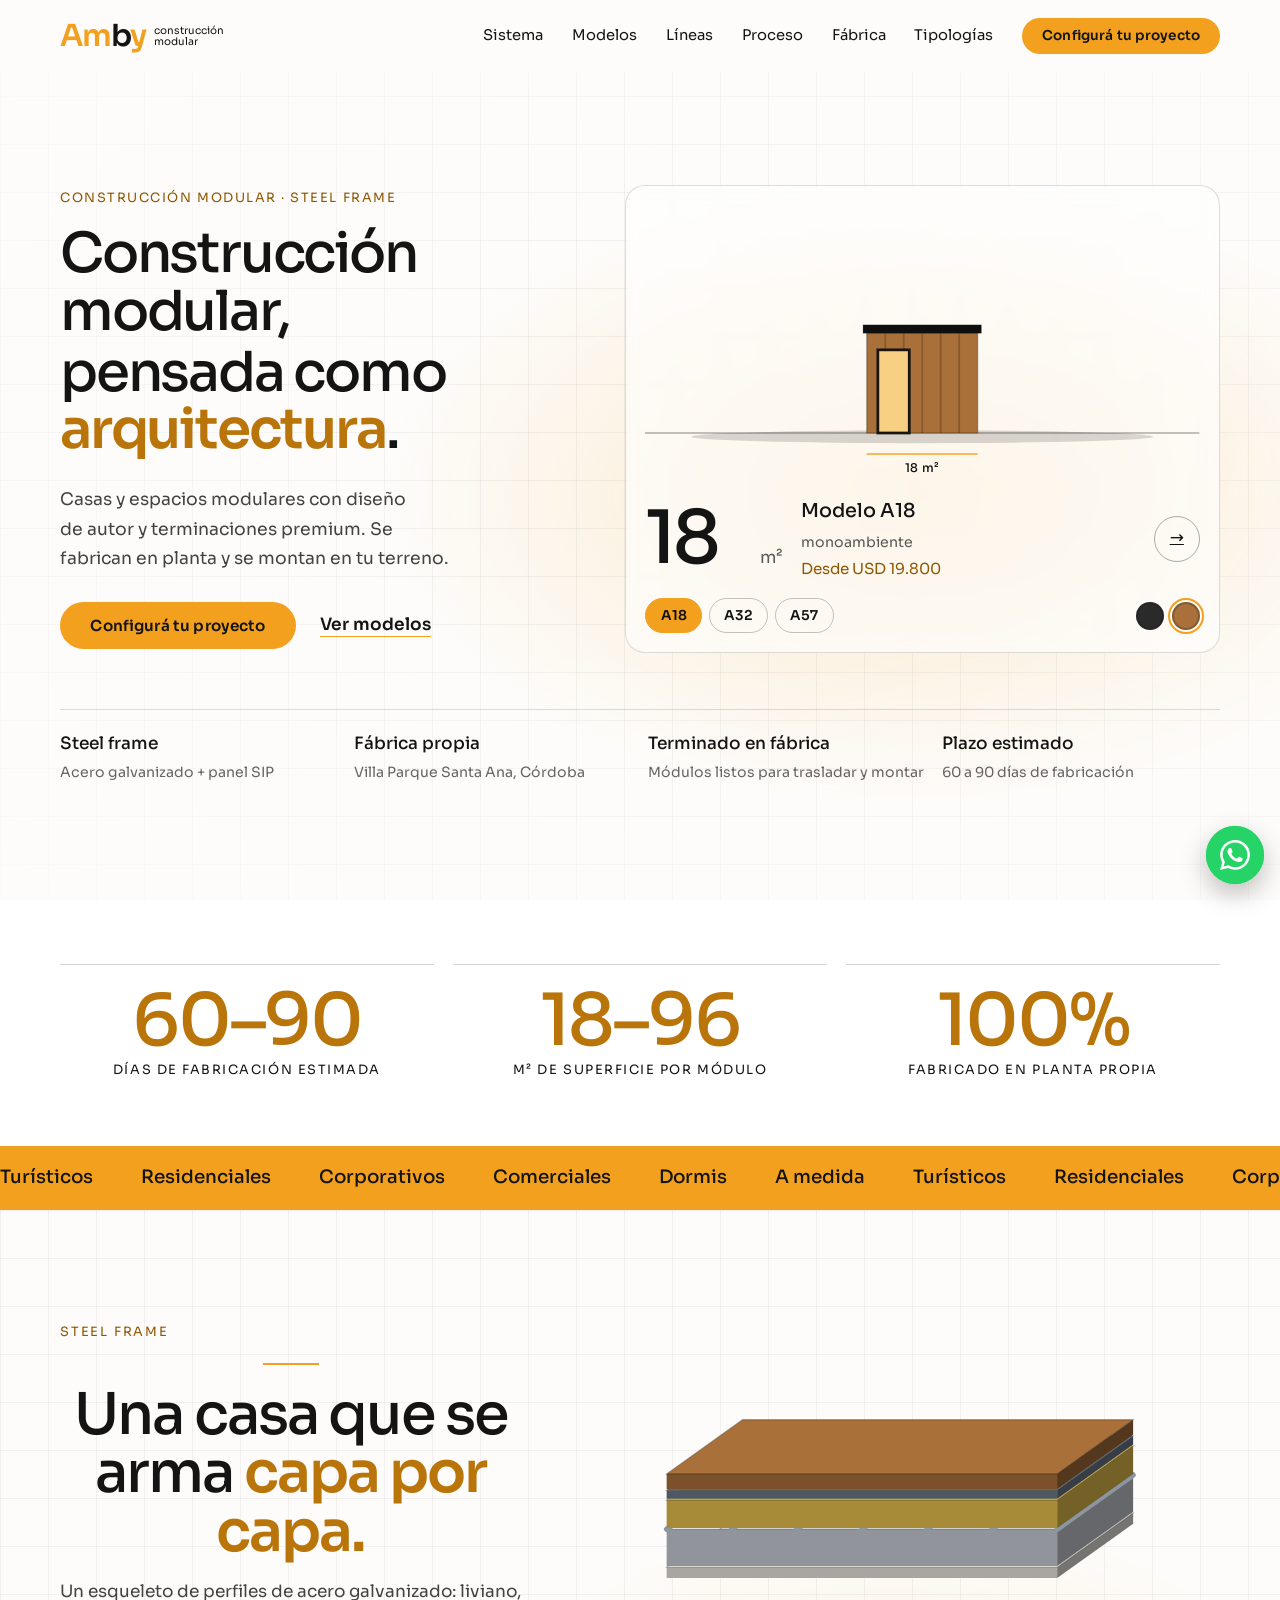
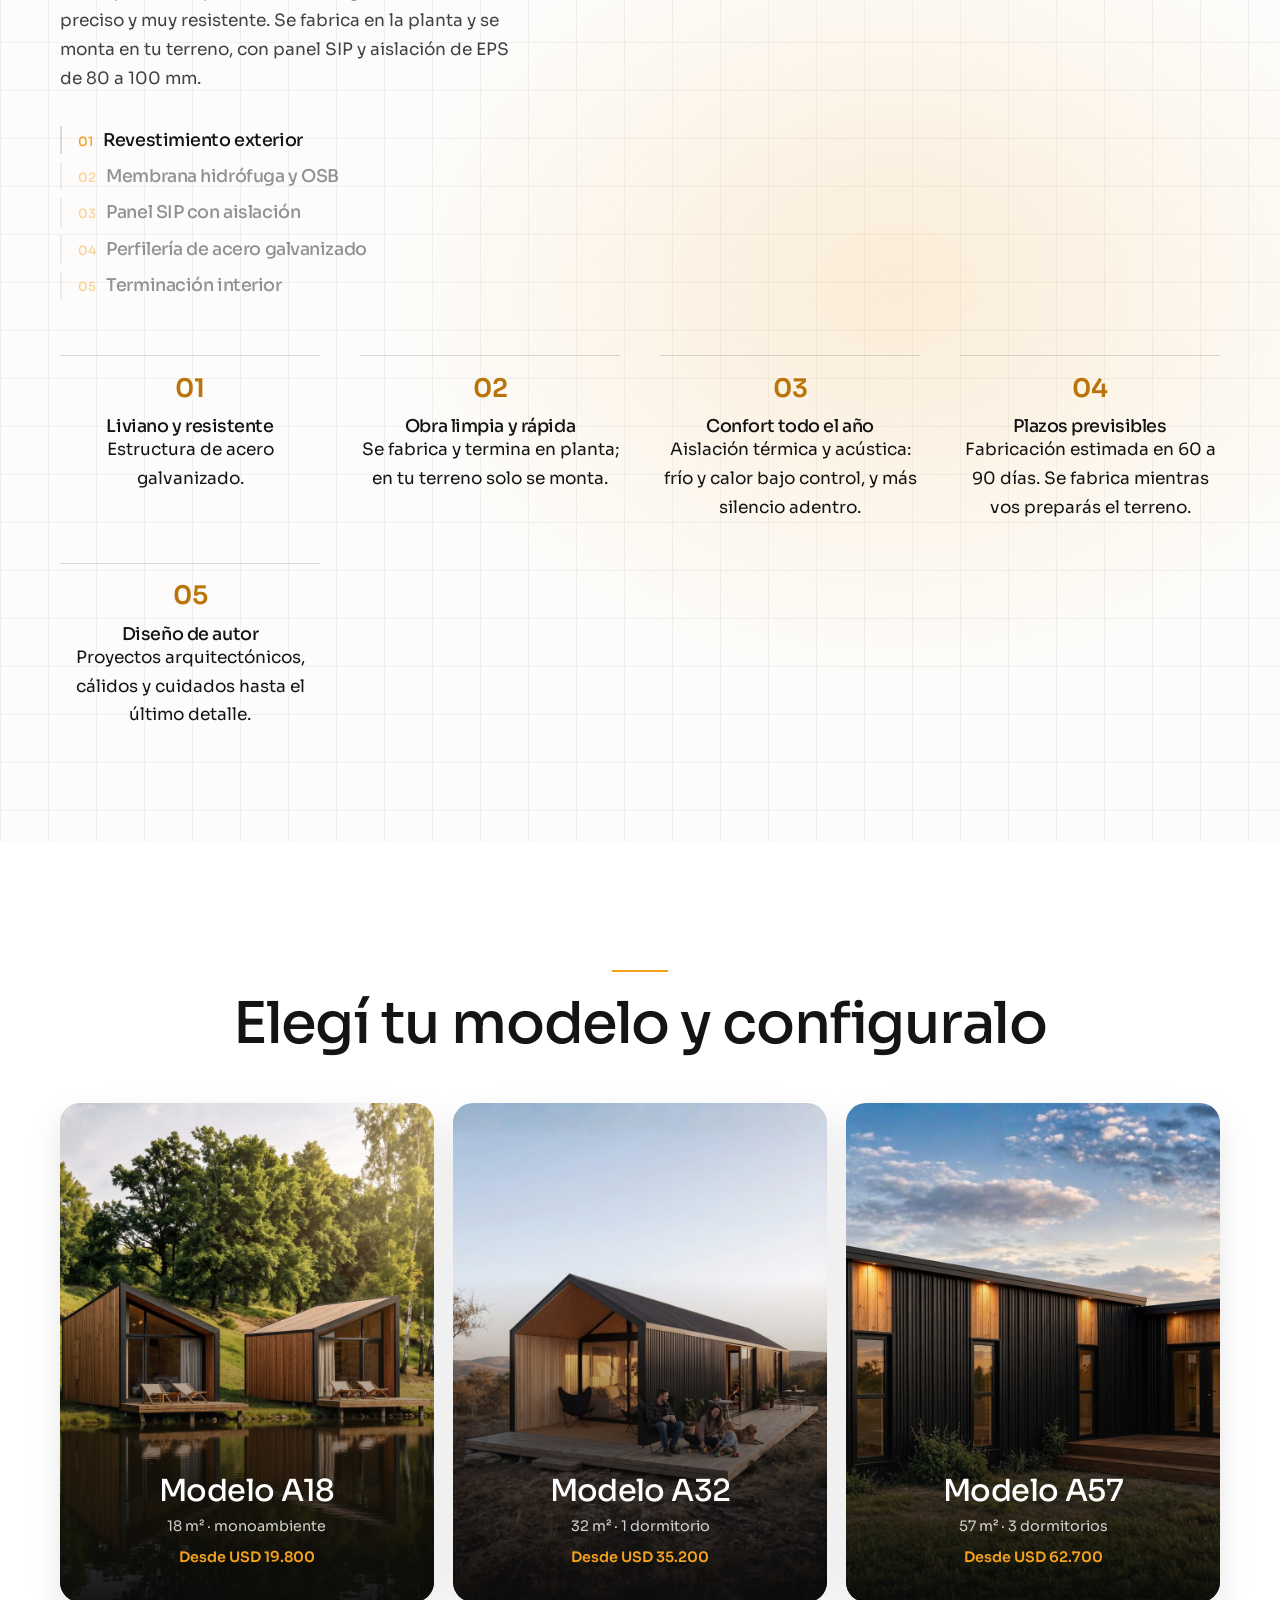
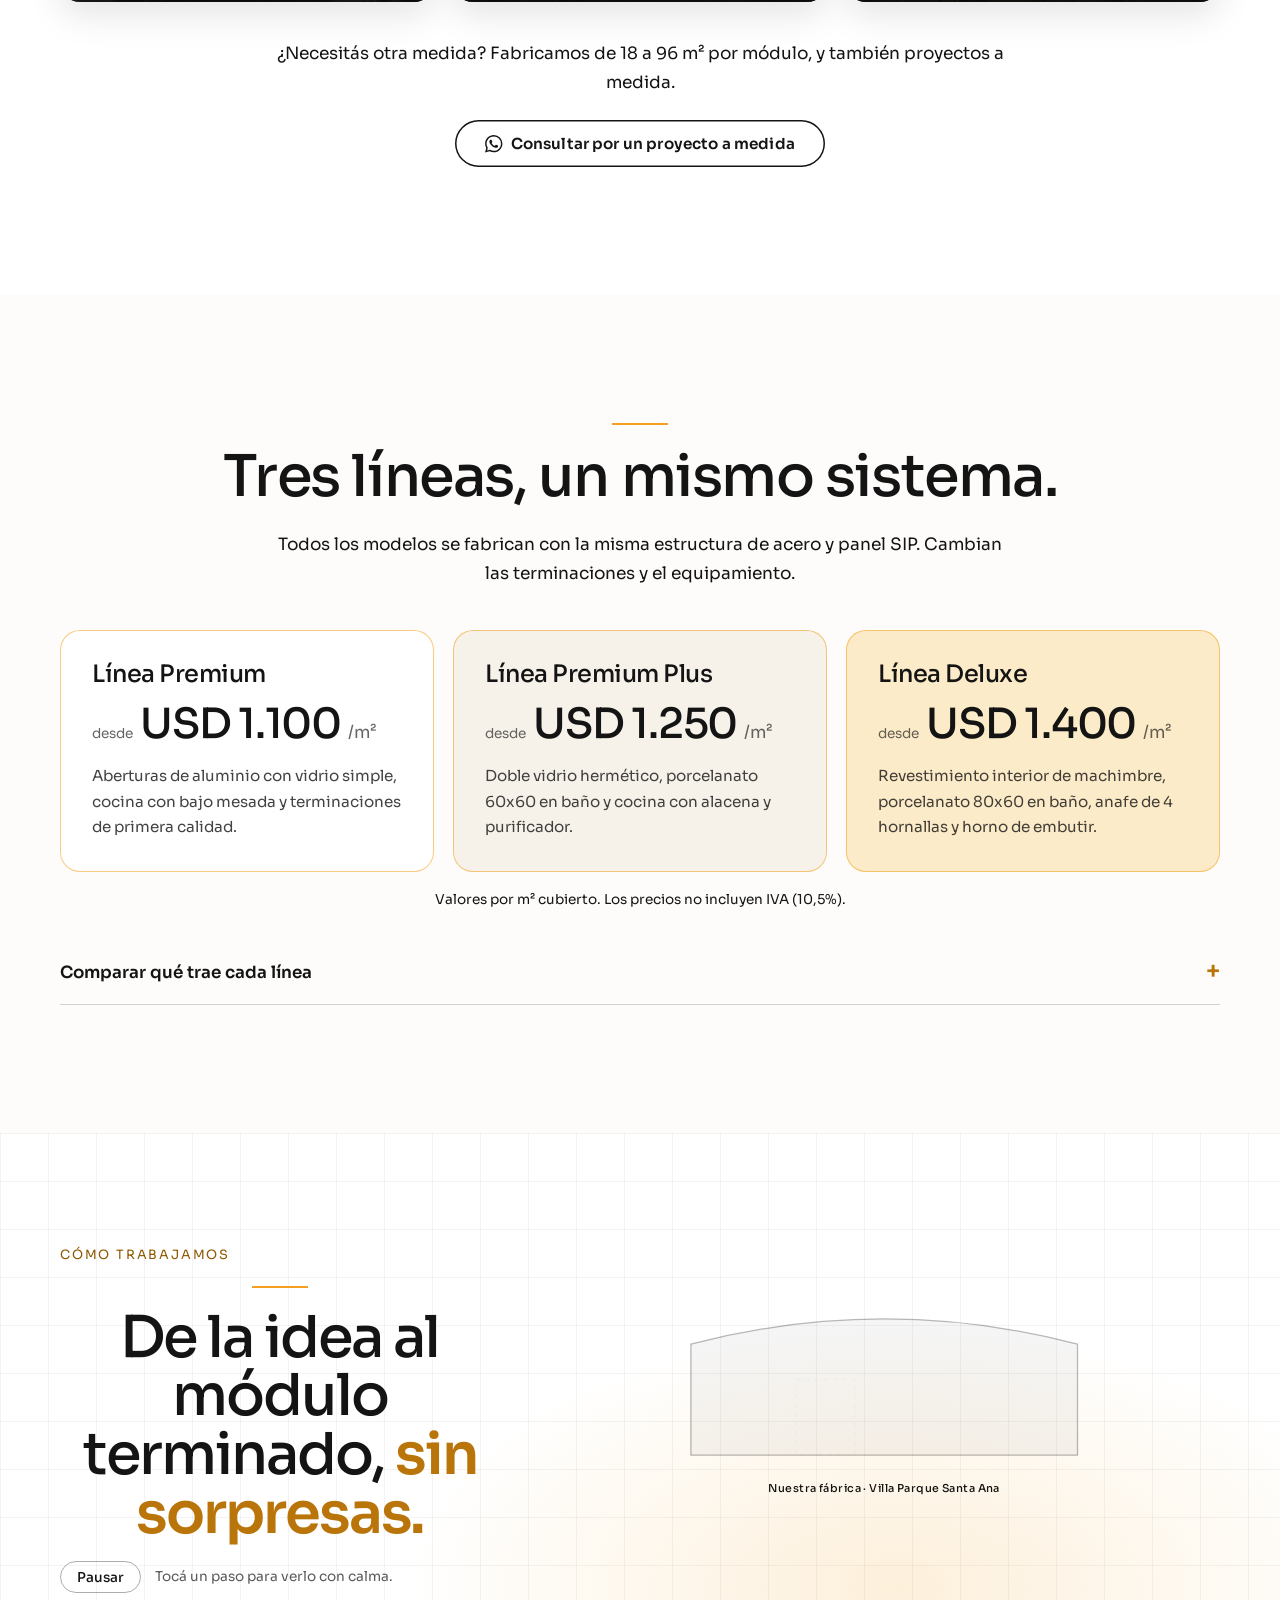
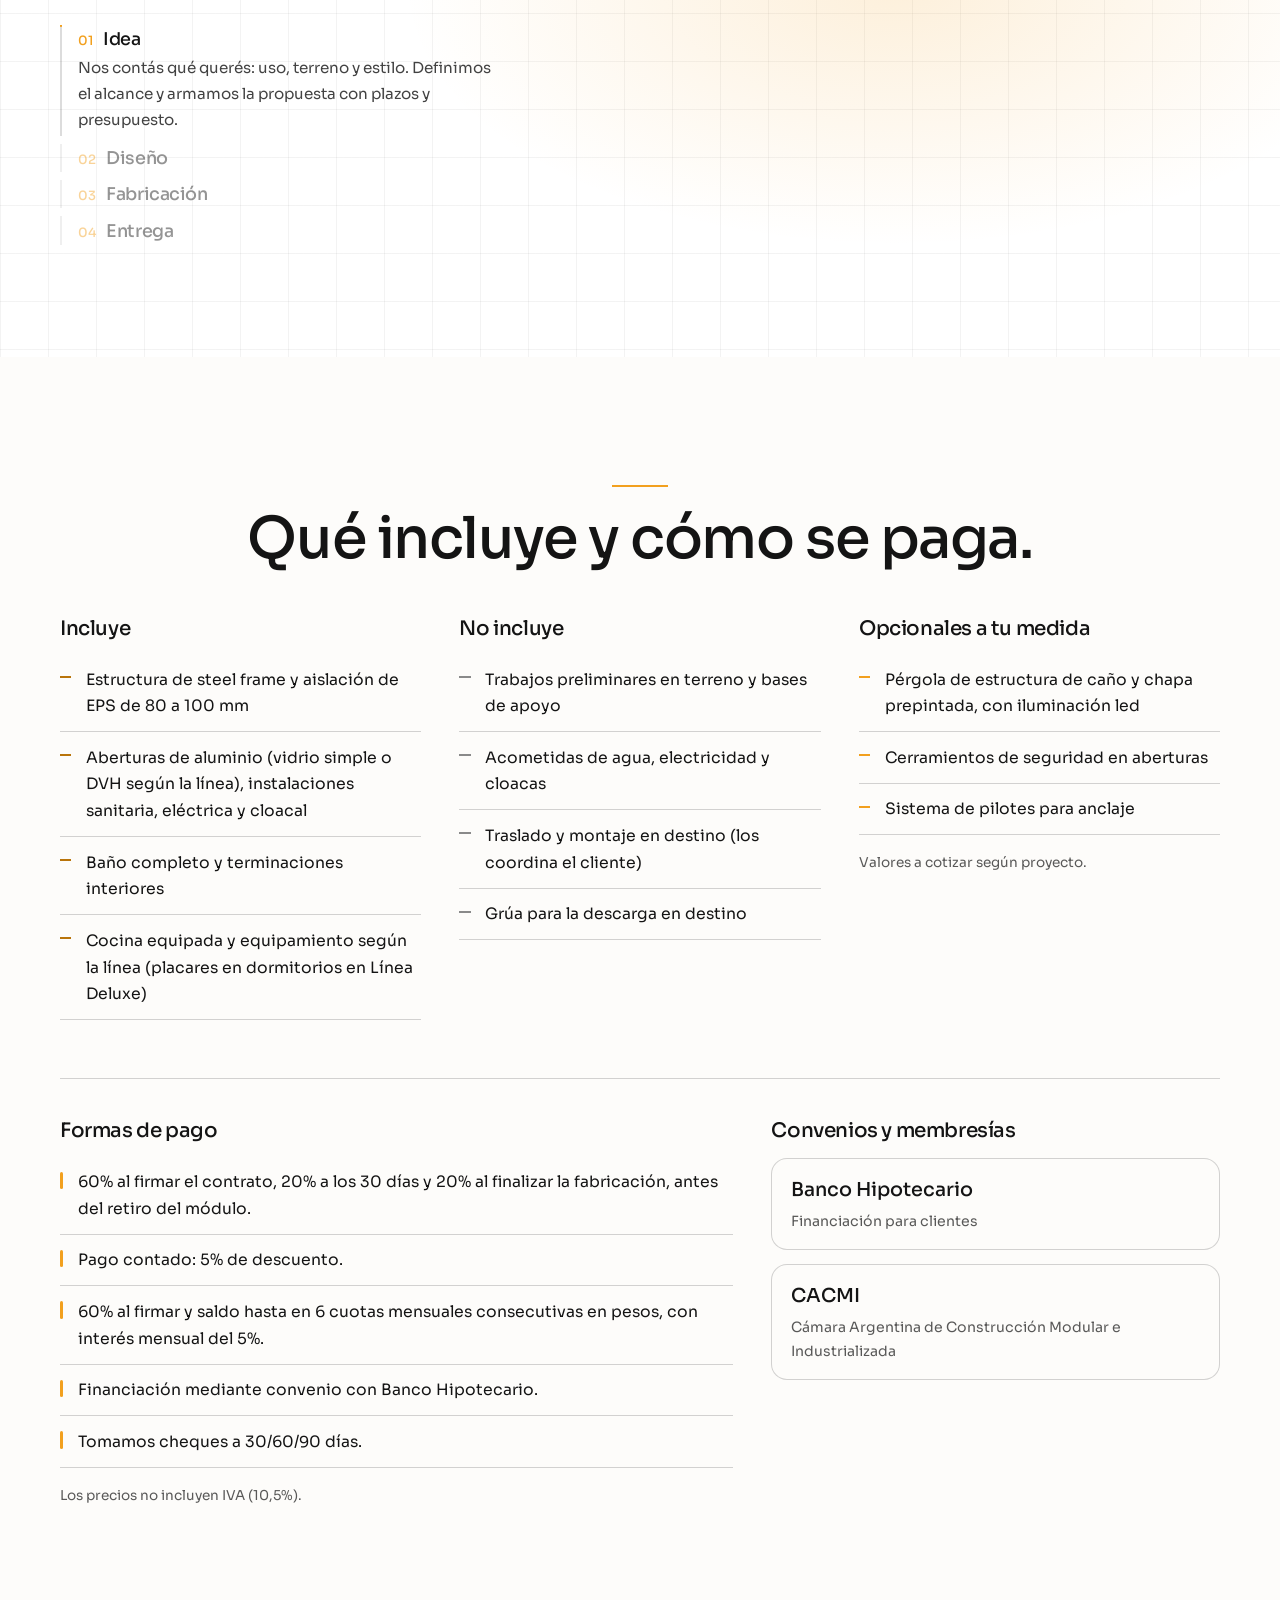
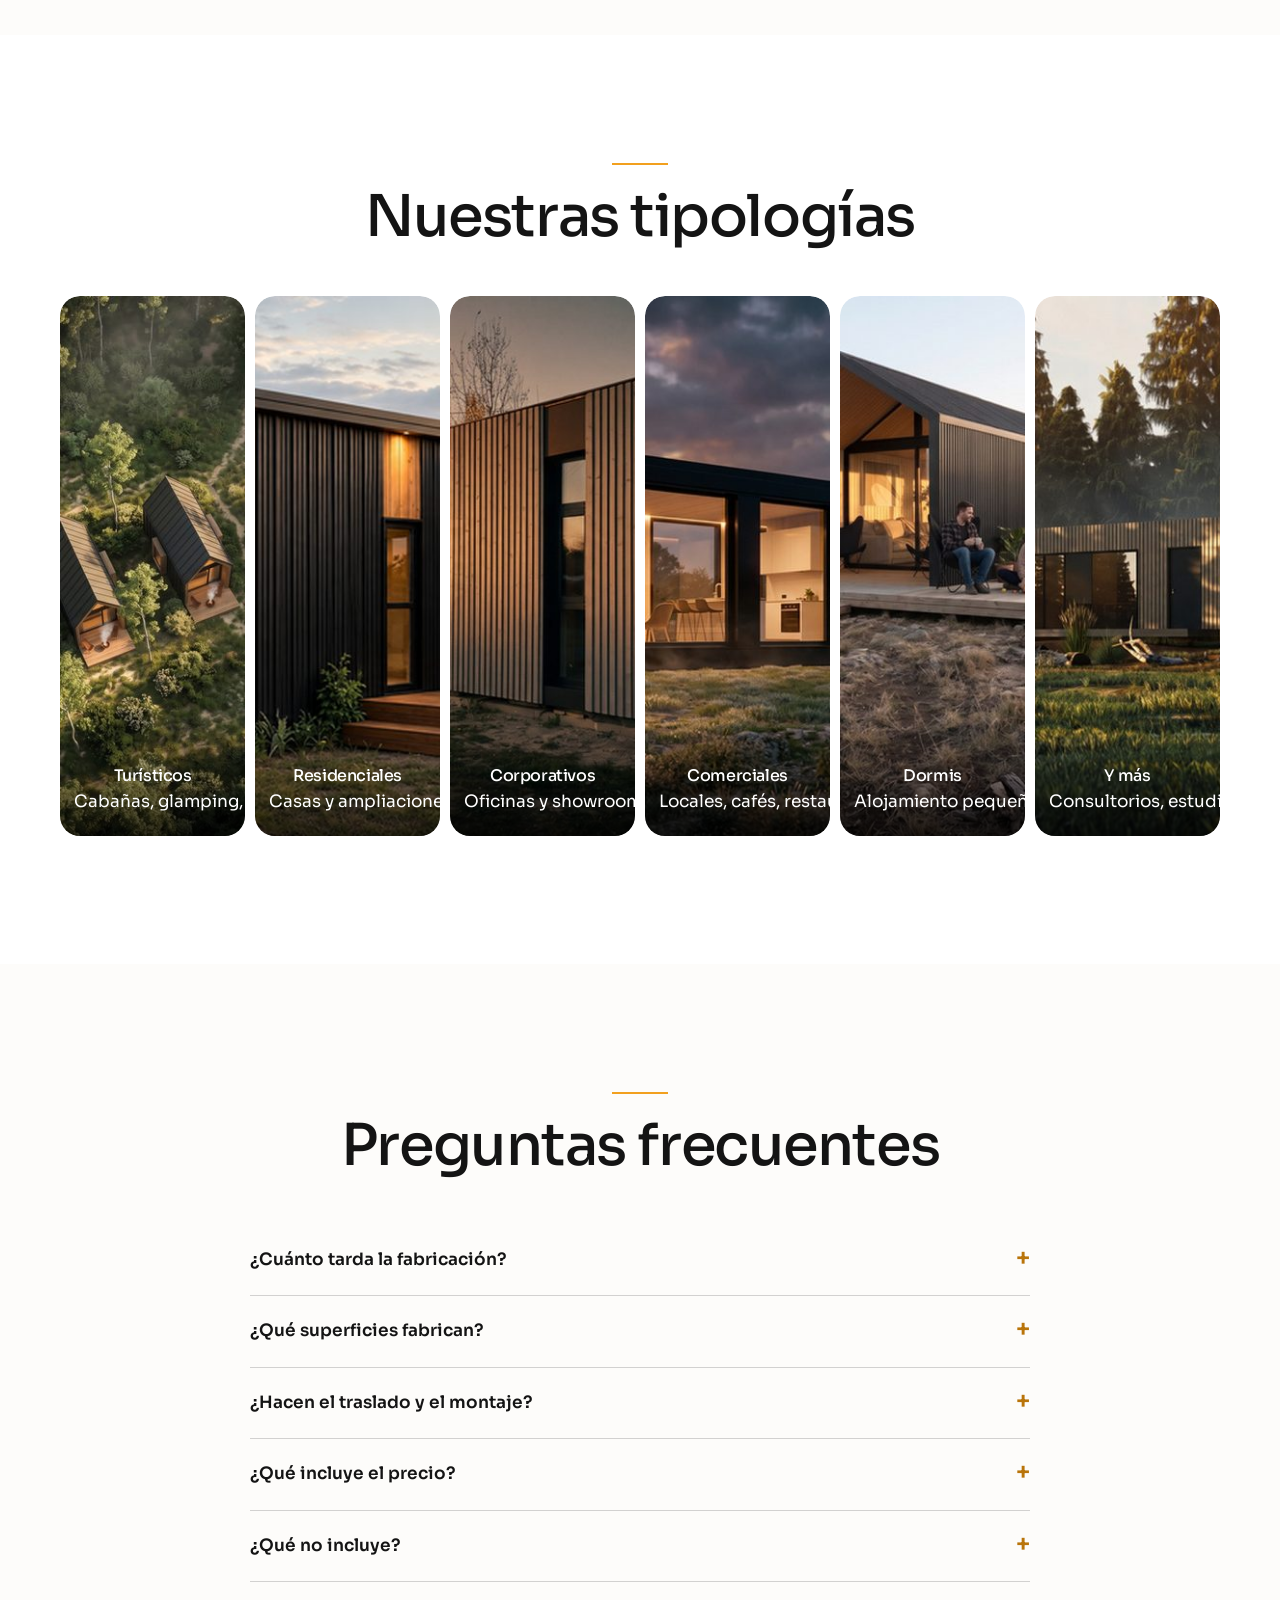
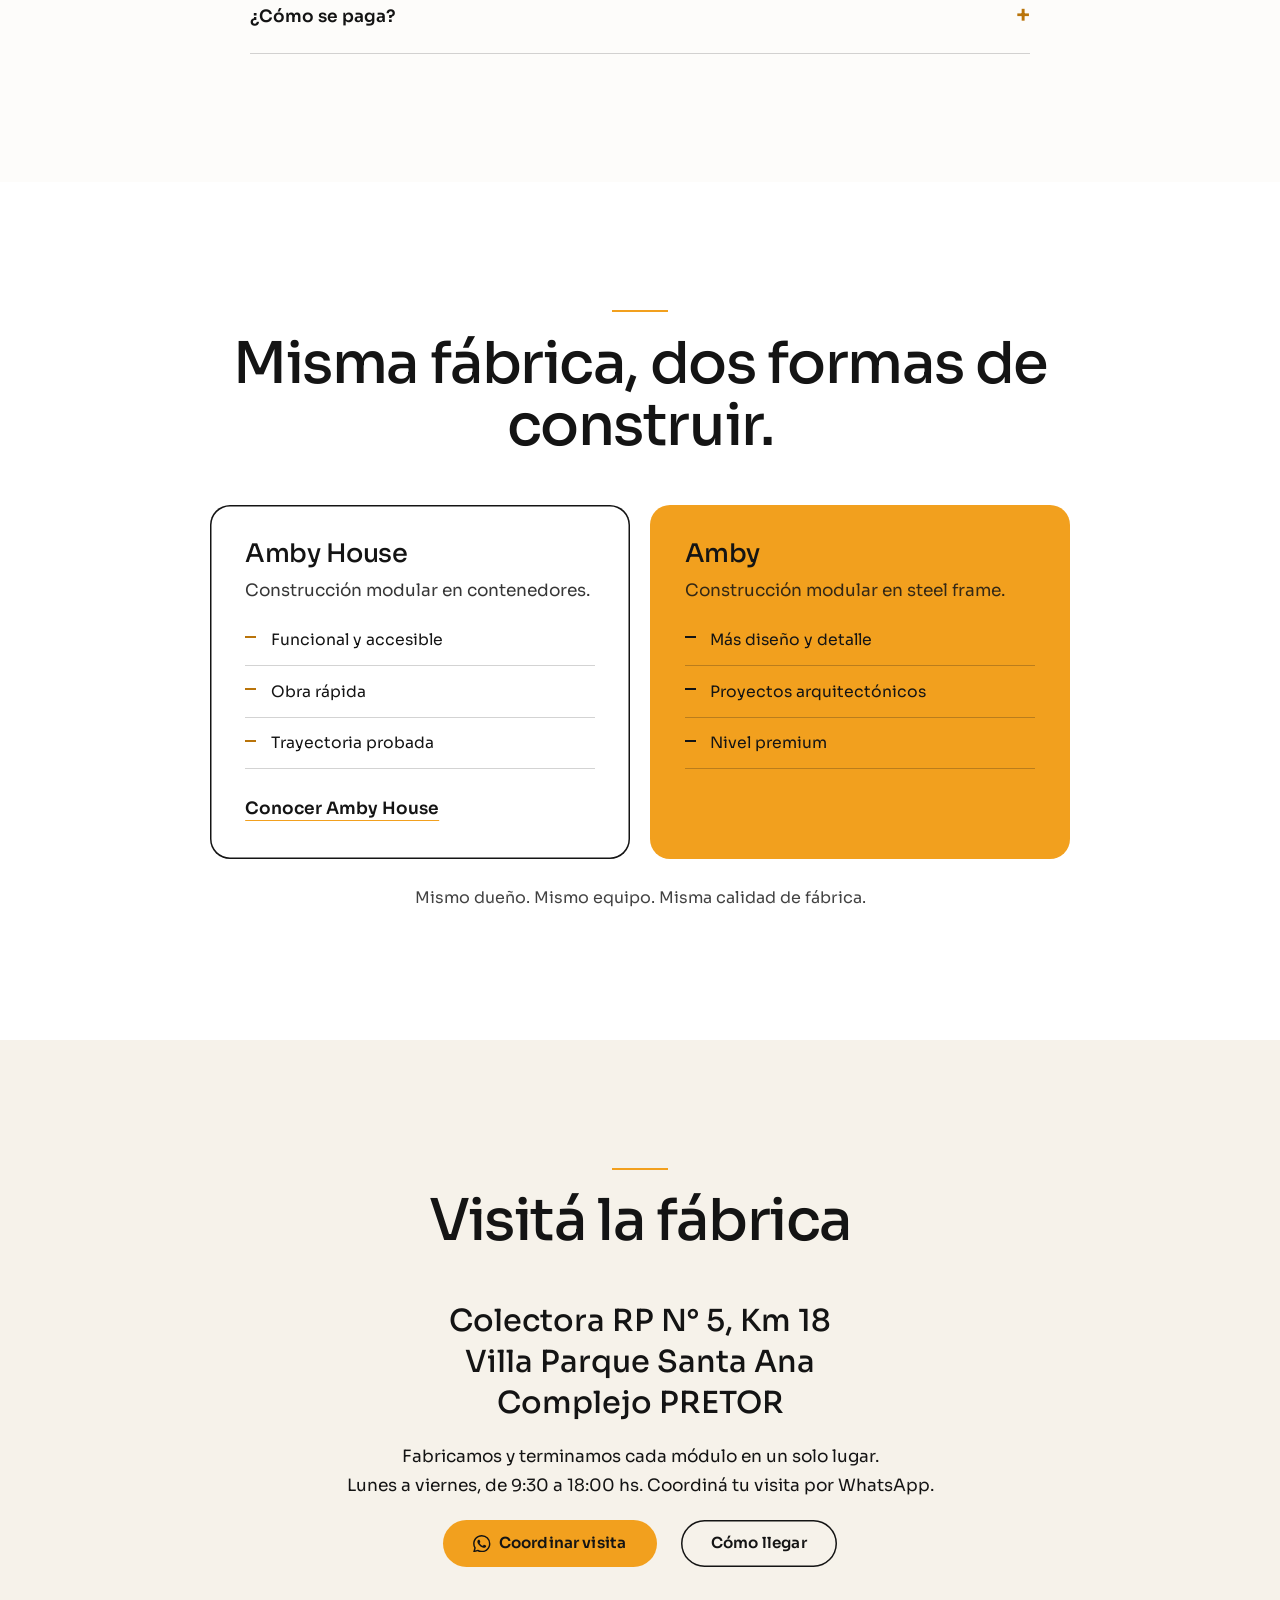
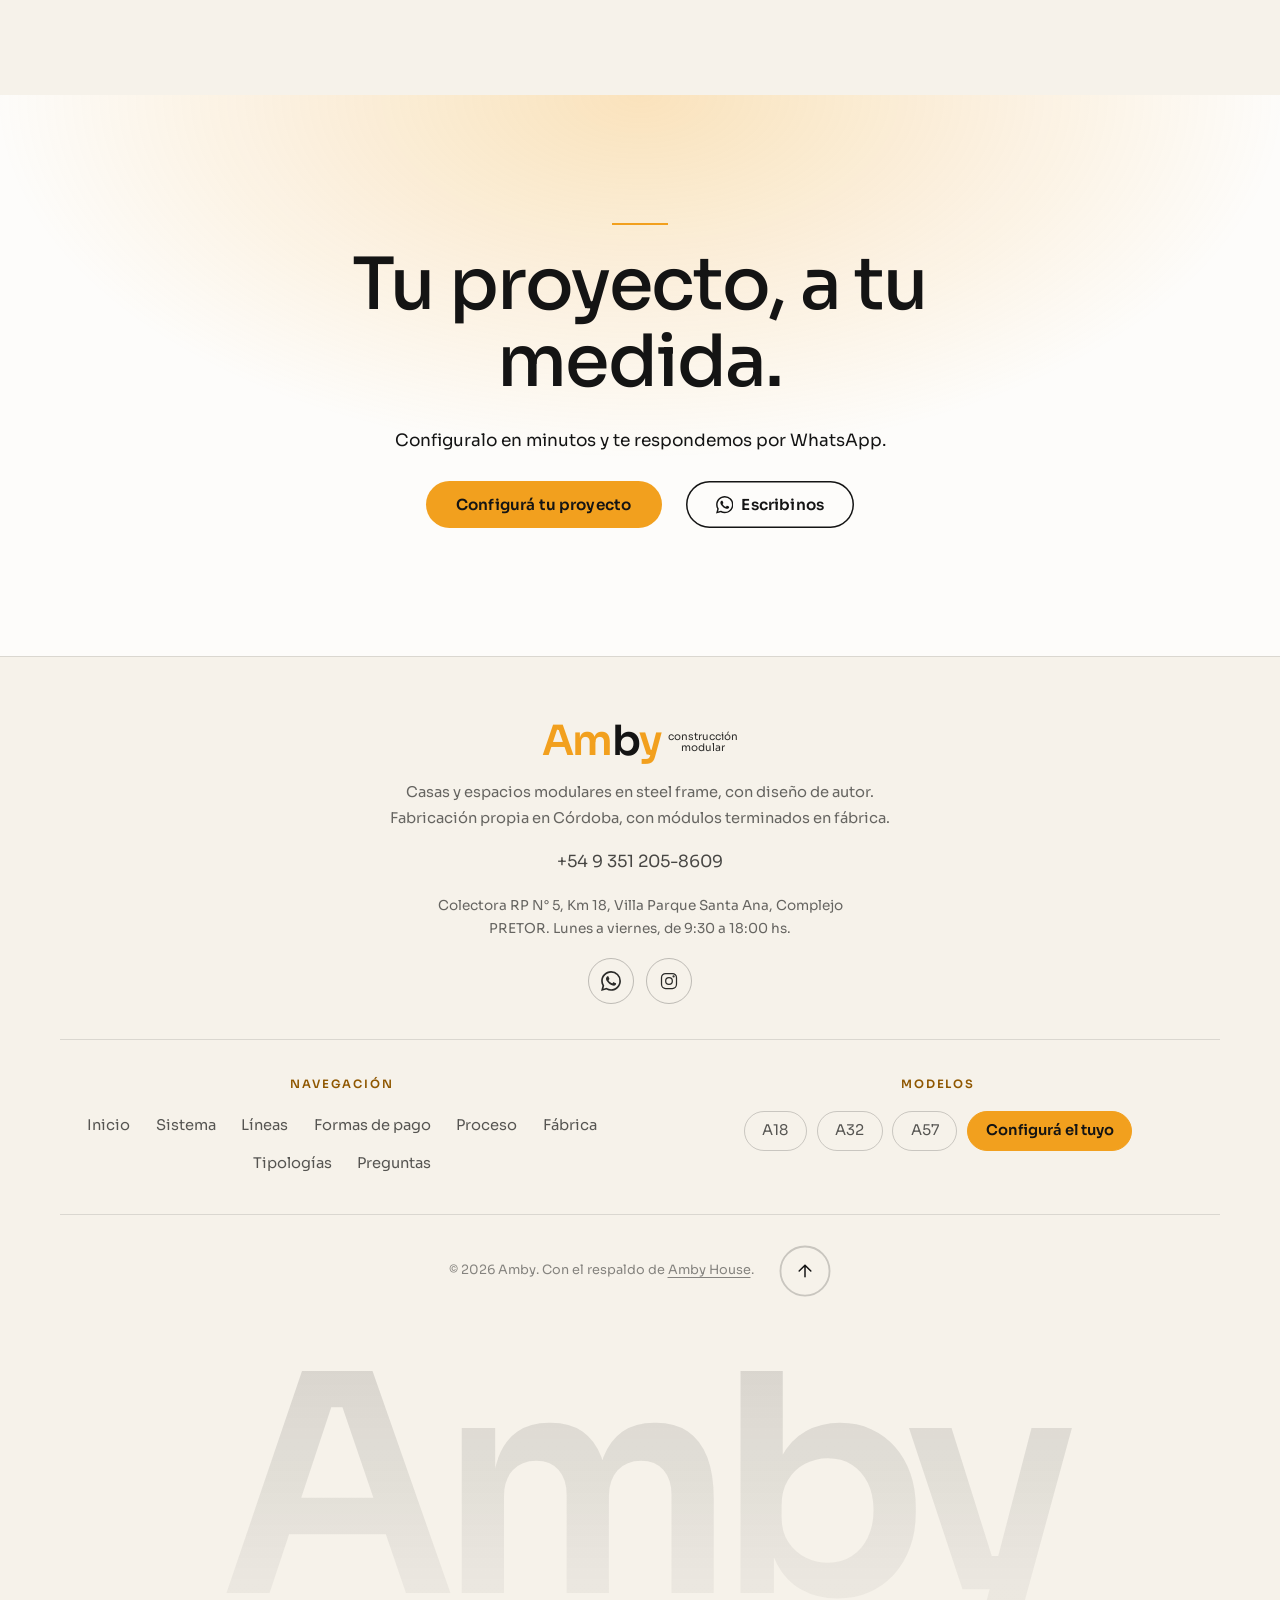
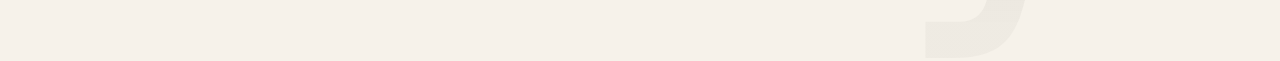
==== commit 099810c2: "update" ====
--- a/index.html
+++ b/index.html
@@ -7,7 +7,7 @@
 <meta name="description" content="Casas y espacios modulares en steel frame con diseño de autor. Fabricación propia en Córdoba, plazo estimado de 60 a 90 días y configurador online.">
 <link rel="canonical" href="https://TU-DOMINIO.com.ar/">
 <script>(function(){var d=document.documentElement;try{var f=/[?&]intro/.test(location.search),v=sessionStorage.getItem("amby-intro");d.classList.add((v&&!f)||matchMedia("(prefers-reduced-motion:reduce)").matches?"no-intro":"intro-on")}catch(e){d.classList.add("intro-on")}})()</script>
-<meta name="theme-color" content="#141414">
+<meta name="theme-color" content="#FDFCFA">
 <meta property="og:type" content="website"><meta property="og:locale" content="es_AR">
 <meta property="og:title" content="Amby | Construcción modular pensada como arquitectura"><meta property="og:description" content="Steel frame, diseño de autor y fabricación propia en Córdoba.">
 <meta property="og:image" content="https://amby-nine.vercel.app/img/og.jpg"><meta property="og:image:type" content="image/jpeg"><meta property="og:image:width" content="1734"><meta property="og:image:height" content="907"><meta property="og:image:alt" content="Casa modular de Amby en steel frame al atardecer"><meta property="og:site_name" content="Amby"><meta name="twitter:card" content="summary_large_image"><meta name="twitter:image" content="https://amby-nine.vercel.app/img/og.jpg">
--- a/css/styles.css
+++ b/css/styles.css
@@ -1,10 +1,10 @@
-:root{--o:#F2A01E;--od:#B9740A;--ink:#141414;--iv:#F3EFE8;--r:20px;--f:'Sora',system-ui,sans-serif;--s:'Cormorant Garamond',Georgia,serif;--e:cubic-bezier(.2,.7,.2,1);--pad:clamp(1.1rem,4vw,2.5rem);--ln:rgba(128,128,128,.35)}
+:root{--o:#F2A01E;--od:#B9740A;--ink:#141414;--iv:#FDFCFA;--r:20px;--f:'Sora',system-ui,sans-serif;--s:var(--f);--ot:#8F5700;--sand:#F6F2EA;--e:cubic-bezier(.2,.7,.2,1);--pad:clamp(1.1rem,4vw,2.5rem);--ln:rgba(128,128,128,.35)}
 *{box-sizing:border-box;margin:0;min-width:0;-webkit-tap-highlight-color:transparent}
 html{scroll-behavior:smooth;scroll-padding-top:84px;overflow-x:clip;max-width:100%}
 @supports not (overflow:clip){html,body{overflow-x:hidden}}
 body{font:400 1.0625rem/1.7 var(--f);color:var(--ink);background:var(--iv);overflow-x:clip;max-width:100%;overflow-wrap:break-word;-webkit-font-smoothing:antialiased;animation:pg .8s var(--e)}
 @keyframes pg{from{opacity:0}}
-img,svg{max-width:100%;display:block}img{background:#2b2b2b;object-fit:cover;height:auto}
+img,svg{max-width:100%;display:block}img{background:#efebe3;object-fit:cover;height:auto}
 a{color:inherit}button{font:inherit;color:inherit}
 :focus{outline:0}:focus-visible{outline:3px solid var(--o);outline-offset:3px}
 .skip{position:absolute;left:-999px}.skip:focus{left:8px;top:8px;background:#fff;padding:8px;z-index:99}
@@ -17,7 +17,6 @@
 h3{font-weight:600;font-size:1.1rem;letter-spacing:0}
 .bar{position:fixed;top:0;left:0;height:2px;width:100%;background:var(--o);transform:scaleX(var(--p,0));transform-origin:0;z-index:60}
 .top{position:fixed;top:0;left:0;right:0;z-index:50;color:#fff;background:rgba(14,14,14,.85);backdrop-filter:blur(14px);transition:background .4s}
-body.home .top:not(.sc){background:linear-gradient(rgba(14,14,14,.5),transparent);backdrop-filter:none}
 .top .wrap{display:flex;align-items:center;justify-content:space-between;height:72px;transition:height .4s}.top.sc .wrap{height:60px}
 .brand{display:flex;gap:.5rem;align-items:center;text-decoration:none}
 .brand span{font:600 1.9rem/1 var(--f);color:var(--o);letter-spacing:-.04em}.brand small{font-size:.65rem;line-height:1.1}
@@ -26,7 +25,7 @@
 nav a:not(.btn)::after{content:"";position:absolute;left:0;bottom:-5px;height:1px;width:100%;background:var(--o);transform:scaleX(0);transform-origin:right;transition:transform .4s var(--e)}
 nav a:not(.btn):hover::after{transform:scaleX(1);transform-origin:left}
 .burger{display:none;background:0;border:0;width:44px;height:44px;cursor:pointer}
-.burger i{display:block;height:2px;background:#fff;margin:7px 10px;transition:transform .3s}
+.burger i{display:block;height:2px;background:var(--ink);margin:7px 10px;transition:transform .3s}
 .burger[aria-expanded=true] i:first-child{transform:translateY(4.5px) rotate(45deg)}.burger[aria-expanded=true] i:last-child{transform:translateY(-4.5px) rotate(-45deg)}
 .btn{display:inline-block;background:var(--o);color:var(--ink);font-weight:600;padding:.95rem 2rem;border-radius:99px;border:0;text-decoration:none;cursor:pointer;position:relative;overflow:hidden;transition:transform .25s var(--e),box-shadow .3s;user-select:none}
 .btn::after{content:"";position:absolute;inset:0;background:linear-gradient(100deg,transparent 30%,rgba(255,255,255,.6),transparent 70%);transform:translateX(-120%)}
@@ -35,10 +34,6 @@
 .btn[disabled]{opacity:.35;pointer-events:none}
 .link{font-weight:600;text-underline-offset:6px;text-decoration-color:var(--o)}
 .hero{position:relative;min-height:100svh;display:grid;align-items:end;color:#fff;isolation:isolate;overflow:hidden;padding:9rem 0 clamp(3rem,9vh,6rem)}
-.hero-img{position:absolute;inset:0;z-index:-1}
-.hero-img img{width:100%;height:116%;transform:translateY(var(--py,0));animation:zoom 2.2s var(--e) both}
-.hero-img::after{content:"";position:absolute;inset:0;background:linear-gradient(180deg,rgba(14,14,14,.45),rgba(14,14,14,.05) 40%,rgba(14,14,14,.9))}
-@keyframes zoom{from{scale:1.18;opacity:.3}}
 .hero h1{font-size:clamp(2.2rem,7.5vw,6rem);max-width:13ch}.hero h1 span{display:block;overflow:hidden;padding-bottom:.08em}
 .hero h1 span>i{display:block;font-style:normal;animation:up 1s var(--e) both}.hero h1 span:nth-child(2)>i{animation-delay:.15s}
 .hero h1 b{font:italic 500 1.12em/1 var(--s);color:var(--o);letter-spacing:-.01em}
@@ -46,8 +41,6 @@
 .hero p{max-width:44ch;margin:1.8rem 0 2.2rem;font-size:1.1rem;color:rgba(255,255,255,.85);animation:fd 1s var(--e) .5s both}
 .acts{display:flex;gap:1.5rem;align-items:center;flex-wrap:wrap}.hero .acts{animation:fd 1s var(--e) .65s both}
 @keyframes fd{from{opacity:0;transform:translateY(16px)}}
-.hero::after{content:"";position:absolute;right:var(--pad);bottom:0;width:1px;height:70px;background:linear-gradient(var(--o),transparent);animation:cue 2.2s ease-in-out infinite;transform-origin:top}
-@keyframes cue{0%{transform:scaleY(0)}60%{transform:scaleY(1);opacity:1}100%{opacity:0}}
 .facts{background:var(--ink);color:#fff;padding-block:4rem}.facts .wrap{display:grid;grid-template-columns:repeat(3,minmax(0,1fr));gap:1.2rem}
 .facts p{border-top:1px solid var(--ln);padding-top:1rem;font-size:.8rem;letter-spacing:.12em;text-transform:uppercase}
 .facts strong{display:block;font-weight:500;font-size:clamp(2rem,6vw,4.5rem);line-height:1.1;letter-spacing:-.03em;text-transform:none;color:var(--o)}
@@ -77,22 +70,22 @@
 details{border-bottom:1px solid var(--ln);padding:1.3rem 0;max-width:780px}summary{cursor:pointer;font-weight:600;list-style:none;display:flex;justify-content:space-between;gap:1rem}summary::-webkit-details-marker{display:none}
 summary::after{content:"+";transition:transform .4s var(--e);font-size:1.5rem;line-height:1;color:var(--od)}details[open] summary::after{transform:rotate(135deg)}details p{margin-top:.7rem}
 .cta{text-align:center;background:radial-gradient(70% 90% at 50% 0%,rgba(242,160,30,.25),#0c0c0c 72%)}.cta .wrap{display:grid;gap:1.6rem;justify-items:center}.cta h2{margin:0;max-width:16ch;font-size:clamp(2.2rem,6vw,4.5rem)}.cta h2::before{margin-inline:auto;transform-origin:center}.cta p{max-width:48ch;opacity:.8}.cta .acts{justify-content:center}
-footer{background:#0c0c0c;color:#bbb;padding-block:3.5rem;font-size:.92rem;border-top:1px solid #222}footer .wrap{display:grid;gap:.6rem}.tiny{font-size:.78rem;opacity:.5}
+footer{background:var(--sand);color:#2a2a28;padding-block:3.5rem;font-size:.92rem;border-top:1px solid rgba(20,20,20,.12)}footer .wrap{display:grid;gap:.6rem}.tiny{font-size:.78rem;opacity:.5}
 .rv{opacity:0;transform:translateY(32px);transition:opacity .9s var(--e),transform .9s var(--e);transition-delay:var(--d,0s)}.rv.in{opacity:1;transform:none}
 .pg{padding-block:8rem 5rem}.pg h1{font-size:clamp(2.2rem,6vw,4rem);margin-bottom:.8rem}.pg>.wrap>p{margin-bottom:2.2rem;opacity:.75}
 .stp{list-style:none;padding:0;display:flex;gap:.5rem;margin-bottom:2.2rem}.stp li{flex:1;font-size:.8rem;padding-top:.7rem;border-top:2px solid var(--ln);transition:border-color .5s,color .5s;opacity:.55}.stp li.on{border-color:var(--o);opacity:1;font-weight:600}
 .cfg{display:grid;grid-template-columns:minmax(0,1fr) minmax(0,360px);gap:2.5rem;align-items:start}
 .opts{display:grid;grid-template-columns:repeat(auto-fill,minmax(min(100%,210px),1fr));gap:1rem}
-.opt{text-align:left;background:#fff;border:1.5px solid transparent;border-radius:18px;padding:1.3rem;cursor:pointer;display:grid;gap:.4rem;transition:border-color .3s,transform .3s var(--e),box-shadow .3s}
+.opt{text-align:left;background:#fff;border:1.5px solid rgba(20,20,20,.1);border-radius:18px;padding:1.3rem;cursor:pointer;display:grid;gap:.4rem;transition:border-color .3s,transform .3s var(--e),box-shadow .3s}
 .opt:hover{transform:translateY(-5px);box-shadow:0 18px 36px rgba(0,0,0,.1)}.opt[aria-pressed=true]{border-color:var(--o);box-shadow:0 0 0 4px rgba(242,160,30,.18)}
 .opt small{opacity:.65}.sw{width:100%;height:60px;border-radius:12px;margin-bottom:.4rem;box-shadow:inset 0 0 0 1px rgba(0,0,0,.12)}
 .panel{animation:fade .6s var(--e)}@keyframes fade{from{opacity:0;transform:translateX(20px)}}
 .nav2{display:flex;justify-content:space-between;margin-top:2rem}
-.side{position:sticky;top:92px;background:var(--ink);color:#fff;border-radius:var(--r);padding:1.6rem;display:grid;gap:1.2rem}
+.side{position:sticky;top:92px;background:#fff;color:var(--ink);box-shadow:0 14px 34px rgba(0,0,0,.08);border:1px solid rgba(20,20,20,.08);border-radius:var(--r);padding:1.6rem;display:grid;gap:1.2rem}
 .side svg{width:100%;height:auto}.side .roof,.side .wall{transition:fill .6s}
 .side dl{display:grid;grid-template-columns:auto minmax(0,1fr);gap:.4rem 1rem;font-size:.9rem}.side dt{opacity:.6}.side dd{text-align:right;font-weight:600}
 .fm{display:grid;gap:1rem;max-width:520px}.fm label{display:grid;gap:.3rem;font-size:.9rem;font-weight:600}
-.fm input,.fm textarea{font:300 1rem var(--f);padding:.85rem 1rem;border:1.5px solid transparent;border-radius:14px;background:#fff;width:100%}.fm input:focus,.fm textarea:focus{border-color:var(--o)}
+.fm input,.fm textarea{font:300 1rem var(--f);padding:.85rem 1rem;border:1.5px solid rgba(20,20,20,.15);border-radius:14px;background:#fff;width:100%}.fm input:focus,.fm textarea:focus{border-color:var(--o)}
 .err{color:#b00020;font-size:.9rem}
 .md{display:grid;grid-template-columns:minmax(0,1.2fr) minmax(0,1fr);gap:clamp(1.5rem,4vw,3.5rem);align-items:start}
 .md .main{border-radius:var(--r);overflow:hidden;aspect-ratio:4/3}.md .main img{width:100%;height:100%}
@@ -104,7 +97,7 @@
 .grid figure.out{display:none}.grid figure.pop{animation:pop .6s var(--e)}@keyframes pop{from{opacity:0;transform:scale(.95)}}.grid.flt figure{grid-column:span 2}
 @media(max-width:860px){
  .burger{display:block}
- nav{position:absolute;top:100%;left:0;right:0;flex-direction:column;align-items:flex-start;background:#141414;padding:1.2rem var(--pad) 1.8rem;gap:1.2rem;clip-path:inset(0 0 100% 0);transition:clip-path .5s var(--e)}
+ nav{position:absolute;top:100%;left:0;right:0;flex-direction:column;align-items:flex-start;background:var(--iv);padding:1.2rem var(--pad) 1.8rem;gap:1.2rem;clip-path:inset(0 0 100% 0);transition:clip-path .5s var(--e)}
  nav.open{clip-path:inset(0)}
  .cfg,.md{grid-template-columns:minmax(0,1fr)}.side{position:static}
  .grid{grid-template-columns:repeat(2,minmax(0,1fr))}.grid figure,.grid figure:nth-child(-n+2),.grid.flt figure{grid-column:span 1}.grid figure:last-child:nth-child(odd){grid-column:span 2}
@@ -114,7 +107,7 @@
 @media(prefers-reduced-motion:reduce){*,*::before,*::after{animation:none!important;transition:none!important;scroll-behavior:auto!important}.rv{opacity:1;transform:none}.rv .im img,.rv.main img{scale:1}h2::before{transform:none}}
 /* ajustes: imágenes, placeholders, stepper, tipografía */
 h1,h2,h3,summary,.chip,.btn,.opt{overflow-wrap:normal;hyphens:none}
-.ph{background:#2b2b2b url("data:image/svg+xml,%3Csvg xmlns='http://www.w3.org/2000/svg' viewBox='0 0 64 64'%3E%3Cpath d='M10 52V30L32 10l22 20v22z' fill='none' stroke='%23F2A01E' stroke-width='1.5' opacity='.55'/%3E%3C/svg%3E") center/72px no-repeat}
+.ph{background:#efebe3 url("data:image/svg+xml,%3Csvg xmlns='http://www.w3.org/2000/svg' viewBox='0 0 64 64'%3E%3Cpath d='M10 52V30L32 10l22 20v22z' fill='none' stroke='%23F2A01E' stroke-width='1.5' opacity='.55'/%3E%3C/svg%3E") center/72px no-repeat}
 .panel h2{font-size:clamp(1.6rem,4vw,2.4rem);margin-bottom:1.6rem}.panel h2::before{display:none}
 .stl{display:none}
 @media(max-width:860px){
@@ -128,18 +121,18 @@
 }
 /* pulido general */
 ::selection{background:var(--o);color:var(--ink)}
-html{scrollbar-width:thin;scrollbar-color:var(--o) var(--ink)}
+html{scrollbar-width:thin;scrollbar-color:var(--o) var(--iv)}
 .btn{display:inline-flex;align-items:center;justify-content:center;white-space:nowrap;line-height:1.2;letter-spacing:.01em;padding:.9rem 1.9rem;font-size:.95rem}
 .btn.small{padding:.6rem 1.25rem;font-size:.85rem}
 .fm textarea{resize:none;height:7.5rem}
 .panel.still{animation:none}
-.opt .pr,.pr{font-style:normal;color:var(--od);font-weight:600;font-size:.9rem}
+.opt .pr,.pr{font-style:normal;color:var(--ot);font-weight:600;font-size:.9rem}
 .card .from{color:var(--o);font-weight:600;opacity:1}
 .side svg{max-height:210px;margin-inline:auto}.side dd small{display:block;opacity:.65;font-weight:400;font-size:.8rem}
-.tot{border-top:1px solid rgba(255,255,255,.18);padding-top:1.1rem;display:grid;gap:.3rem}.tot span{font-size:.72rem;letter-spacing:.12em;text-transform:uppercase;opacity:.65}
-.tot strong{font-weight:500;font-size:2.4rem;line-height:1;color:var(--o);letter-spacing:-.02em;font-variant-numeric:tabular-nums}.tot small{opacity:.5;font-size:.74rem;line-height:1.45}
+.tot{border-top:1px solid rgba(20,20,20,.15);padding-top:1.1rem;display:grid;gap:.3rem}.tot span{font-size:.72rem;letter-spacing:.12em;text-transform:uppercase;opacity:.65}
+.tot strong{font-weight:500;font-size:2.4rem;line-height:1;color:var(--od);letter-spacing:-.02em;font-variant-numeric:tabular-nums}.tot small{opacity:.5;font-size:.74rem;line-height:1.45}
 .mini{display:none}
-@media(min-width:861px){footer .wrap{grid-template-columns:minmax(0,1fr) auto}footer .tiny{grid-column:1/-1;border-top:1px solid #222;padding-top:1rem;margin-top:.8rem}}
+@media(min-width:861px){footer .wrap{grid-template-columns:minmax(0,1fr) auto}footer .tiny{grid-column:1/-1;border-top:1px solid rgba(20,20,20,.12);padding-top:1rem;margin-top:.8rem}}
 @media(max-width:860px){
  .nav2{flex-wrap:wrap;gap:.7rem;align-items:center}.mini{display:block;flex-basis:100%;text-align:center;font-size:.8rem;opacity:.85}.mini strong{color:var(--od);font-weight:600}
  .nav2 .btn{padding:.8rem 1.4rem;font-size:.92rem}#next{flex:1}
@@ -155,18 +148,17 @@
 /* footer */
 footer{padding-block:5rem 0;overflow:hidden;text-align:center}footer .wrap{display:block}
 .f-head{display:grid;justify-items:center;gap:1.3rem;padding-bottom:3rem}.f-head p{max-width:46ch;opacity:.7}.f-head .brand{justify-content:center}.f-head .brand span{font-size:2.6rem}
-.f-soc{display:flex;gap:.8rem}.f-soc a{width:46px;height:46px;border-radius:50%;border:1px solid #333;display:grid;place-items:center;transition:background .3s,border-color .3s,color .3s,transform .4s var(--e)}.f-soc a:hover{background:var(--o);border-color:var(--o);color:var(--ink);transform:translateY(-4px)}.f-soc svg{width:20px;height:20px}
+.f-soc{display:flex;gap:.8rem}.f-soc a{width:46px;height:46px;border-radius:50%;border:1px solid rgba(20,20,20,.25);display:grid;place-items:center;transition:background .3s,border-color .3s,color .3s,transform .4s var(--e)}.f-soc a:hover{background:var(--o);border-color:var(--o);color:var(--ink);transform:translateY(-4px)}.f-soc svg{width:20px;height:20px}
 .f-bot{display:flex;justify-content:center;align-items:center;gap:1.5rem;flex-wrap:wrap;padding-block:1.8rem;font-size:.8rem}.f-bot p{opacity:.55}.f-bot a{text-underline-offset:3px}
-.up{width:44px;height:44px;border-radius:50%;border:1px solid #333;background:0;color:#fff;cursor:pointer;font-size:1.1rem;transition:background .3s,border-color .3s,color .3s,transform .4s var(--e)}.up:hover{background:var(--o);border-color:var(--o);color:var(--ink);transform:translateY(-4px)}
+.up{width:44px;height:44px;border-radius:50%;border:1px solid rgba(20,20,20,.25);background:0;color:#fff;cursor:pointer;font-size:1.1rem;transition:background .3s,border-color .3s,color .3s,transform .4s var(--e)}.up:hover{background:var(--o);border-color:var(--o);color:var(--ink);transform:translateY(-4px)}
 .f-mark{font:600 clamp(5rem,27vw,19rem)/.78 var(--f);letter-spacing:-.06em;color:transparent;-webkit-text-stroke:1px rgba(255,255,255,.1);user-select:none;margin-bottom:-.06em;height:.8em;overflow:hidden}
-.hero-img.ph{background-image:none}
 /* footer compacto y hero móvil */
-footer{padding-top:4rem}.f-head{padding-bottom:2.2rem;gap:1.1rem}.f-tel{font-size:1.05rem;text-decoration:none;opacity:.85;transition:color .3s}.f-tel:hover{color:var(--o)}
-.f-links{display:grid;grid-template-columns:repeat(2,minmax(0,1fr));gap:2rem;padding:2.2rem 0;border-block:1px solid #222}
-.f-grp{display:grid;gap:1rem;justify-items:center;align-content:start}.f-grp>span{font-size:.72rem;letter-spacing:.16em;text-transform:uppercase;color:var(--o);font-weight:600}
+footer{padding-top:4rem}.f-head{padding-bottom:2.2rem;gap:1.1rem}.f-tel{font-size:1.05rem;text-decoration:none;opacity:.85;transition:color .3s}.f-tel:hover{color:var(--ot)}
+.f-links{display:grid;grid-template-columns:repeat(2,minmax(0,1fr));gap:2rem;padding:2.2rem 0;border-block:1px solid rgba(20,20,20,.12)}
+.f-grp{display:grid;gap:1rem;justify-items:center;align-content:start}.f-grp>span{font-size:.72rem;letter-spacing:.16em;text-transform:uppercase;color:var(--ot);font-weight:600}
 .f-grp div{display:flex;flex-wrap:wrap;justify-content:center;gap:.5rem 1.6rem}
-.f-grp a{text-decoration:none;opacity:.78;padding-block:.15rem;background:linear-gradient(var(--o),var(--o)) 50% 100%/0 1px no-repeat;transition:opacity .3s,color .3s,background-size .4s var(--e),border-color .3s}.f-grp a:hover{opacity:1;color:#fff;background-size:100% 1px}
-.f-grp .pills{gap:.6rem}.f-grp .pills a{border:1px solid #333;border-radius:99px;padding:.4rem 1.1rem;background:none}.f-grp .pills a:hover{border-color:var(--o);color:var(--o)}
+.f-grp a{text-decoration:none;opacity:.78;padding-block:.15rem;background:linear-gradient(var(--o),var(--o)) 50% 100%/0 1px no-repeat;transition:opacity .3s,color .3s,background-size .4s var(--e),border-color .3s}.f-grp a:hover{opacity:1;color:var(--ink);background-size:100% 1px}
+.f-grp .pills{gap:.6rem}.f-grp .pills a{border:1px solid rgba(20,20,20,.25);border-radius:99px;padding:.4rem 1.1rem;background:none}.f-grp .pills a:hover{border-color:var(--o);color:var(--ot)}
 .f-grp .pills a.pcta{background:var(--o);border-color:var(--o);color:var(--ink);opacity:1;font-weight:600}.f-grp .pills a.pcta:hover{color:var(--ink);filter:brightness(1.08)}
 @media(max-width:700px){
  .f-links{grid-template-columns:minmax(0,1fr);gap:1.6rem;padding:1.8rem 0}.f-grp div{gap:.4rem 1.3rem}.f-grp .pills{gap:.5rem}
@@ -177,9 +169,9 @@
 .f-grp a{white-space:nowrap;flex:none}
 @media(max-width:700px){.hero .acts{margin-top:2.2rem}}
 /* ===== versión clara: domina el blanco ===== */
-.brand span i{font-style:normal;color:#fff}
-.top,body.home .top:not(.sc){background:var(--ink);color:#fff;backdrop-filter:none}.top.sc{box-shadow:0 1px 0 rgba(255,255,255,.08)}
-.burger i{background:#fff}
+.brand span i{font-style:normal;color:var(--ink)}
+.top,body.home .top:not(.sc){background:rgba(253,252,250,.92);color:var(--ink);backdrop-filter:blur(14px)}.top.sc{box-shadow:0 1px 0 rgba(20,20,20,.1)}
+.burger i{background:var(--ink)}
 .alt{background:#fff;color:var(--ink)}.dark{color:var(--ink)}
 .cta{background:radial-gradient(70% 90% at 50% 0%,rgba(242,160,30,.28),transparent 72%),var(--iv)}
 .facts{background:#fff;color:var(--ink)}.facts strong{color:var(--od)}
@@ -188,23 +180,19 @@
 /* hero */
 .hero{position:relative;min-height:100svh;display:grid;align-items:center;background:#141414;color:#fff;padding:8rem 0 clamp(3rem,9vh,6rem);text-align:center;isolation:isolate;overflow:hidden}
 .hero::after{display:none}
-.hero h1 b{color:var(--o)}.hero p{color:rgba(255,255,255,.88);margin:1.4rem auto 2rem;font-size:1.05rem}
+.hero h1 b{color:var(--od)}.hero p{color:var(--ink);margin:1.4rem auto 2rem;font-size:1.05rem}
 .hero .acts{margin-top:0;justify-content:center;align-items:center}
-.hero-img{position:absolute;inset:0;z-index:-1;margin:0}
-.hero-img picture{display:block;width:100%;height:100%}
-.hero-img img{width:100%;height:116%;object-fit:cover}
-.hero-img::after{content:"";position:absolute;inset:0;background:linear-gradient(180deg,rgba(14,14,14,.5),rgba(14,14,14,.3) 45%,rgba(14,14,14,.75))}
 @media(max-width:700px){
  .hero{padding-top:7rem}.hero p{display:block;font-size:.98rem;margin:1.1rem auto 1.6rem}.hero .acts{margin-top:0}
- nav{background:var(--ink);border-top:1px solid rgba(255,255,255,.1)}
+ nav{background:var(--iv);border-top:1px solid rgba(20,20,20,.1)}
 }
 /* marca de agua */
-.f-mark{font:600 clamp(5rem,27vw,19rem)/1.08 var(--f);letter-spacing:-.06em;color:transparent;-webkit-text-stroke:0;background:linear-gradient(180deg,rgba(255,255,255,.22),rgba(255,255,255,.04) 90%);-webkit-background-clip:text;background-clip:text;user-select:none;pointer-events:none;height:auto;margin:0;padding-bottom:.4rem;overflow:visible}
+.f-mark{font:600 clamp(5rem,27vw,19rem)/1.08 var(--f);letter-spacing:-.06em;color:transparent;-webkit-text-stroke:0;background:linear-gradient(180deg,rgba(20,20,20,.14),rgba(20,20,20,.03) 90%);-webkit-background-clip:text;background-clip:text;user-select:none;pointer-events:none;height:auto;margin:0;padding-bottom:.4rem;overflow:visible}
 footer{padding-bottom:0}
 /* botón subir */
-.up{position:relative;width:54px;height:54px;padding:0;border:0;background:none;color:#fff;border-radius:50%;cursor:pointer;display:grid;place-items:center;overflow:hidden;transition:transform .4s var(--e),color .3s}
+.up{position:relative;width:54px;height:54px;padding:0;border:0;background:none;color:var(--ink);border-radius:50%;cursor:pointer;display:grid;place-items:center;overflow:hidden;transition:transform .4s var(--e),color .3s}
 .up .rg{position:absolute;inset:0;width:100%;height:100%;transform:rotate(-90deg)}
-.up .tr{fill:none;stroke:#333;stroke-width:1.5}.up .pg2{fill:none;stroke:var(--o);stroke-width:2;stroke-linecap:round;stroke-dasharray:1;stroke-dashoffset:calc(1 - var(--p,0));transition:stroke-dashoffset .15s linear}
+.up .tr{fill:none;stroke:rgba(20,20,20,.2);stroke-width:1.5}.up .pg2{fill:none;stroke:var(--o);stroke-width:2;stroke-linecap:round;stroke-dasharray:1;stroke-dashoffset:calc(1 - var(--p,0));transition:stroke-dashoffset .15s linear}
 .up::before{content:"";position:absolute;inset:6px;border-radius:50%;background:var(--o);transform:scale(0);transition:transform .45s var(--e)}
 .up:hover,.up:focus-visible{background:none;transform:translateY(-4px);color:var(--ink)}.up:hover::before,.up:focus-visible::before{transform:scale(1)}
 .up .ar{position:relative;width:20px;height:20px;fill:none;stroke:currentColor;stroke-width:1.8;stroke-linecap:round;stroke-linejoin:round}
@@ -212,7 +200,6 @@
 @keyframes arr{0%{transform:translateY(0)}45%{transform:translateY(-24px);opacity:0}46%{transform:translateY(24px);opacity:0}100%{transform:translateY(0);opacity:1}}
 
 /* v2: una sola tipografía (Sora), pesos más firmes */
-:root{--s:var(--f)}
 h1,h2,h3{font-weight:500;letter-spacing:-.025em}
 .hero h1 b{font:inherit;font-weight:600;letter-spacing:inherit}
 .strip div{font:500 1.15rem/1 var(--f)}
@@ -229,68 +216,68 @@
 @keyframes wap{from{transform:scale(1);opacity:.7}to{transform:scale(1.6);opacity:0}}
 
 /* hero v3: la casa se arma módulo a módulo */
-.hero.hz{display:grid;align-items:center;min-height:100svh;padding:7rem 0 2.5rem;text-align:left;background:#111;color:#fff;position:relative;isolation:isolate;overflow:hidden}
+.hero.hz{display:grid;align-items:center;min-height:100svh;padding:7rem 0 2.5rem;text-align:left;background:var(--iv);color:var(--ink);position:relative;isolation:isolate;overflow:hidden}
 .hero.hz::before,.hero.hz::after{display:none}
-.hz-bg{position:absolute;inset:0;z-index:-1;background:radial-gradient(60% 50% at 72% 55%,rgba(242,160,30,.22),transparent 70%),linear-gradient(rgba(255,255,255,.05) 1px,transparent 1px) 0 0/48px 48px,linear-gradient(90deg,rgba(255,255,255,.05) 1px,transparent 1px) 0 0/48px 48px;-webkit-mask:radial-gradient(90% 80% at 60% 50%,#000 30%,transparent 100%);mask:radial-gradient(90% 80% at 60% 50%,#000 30%,transparent 100%)}
+.hz-bg{position:absolute;inset:0;z-index:-1;background:radial-gradient(60% 50% at 72% 55%,rgba(242,160,30,.22),transparent 70%),linear-gradient(rgba(20,20,20,.05) 1px,transparent 1px) 0 0/48px 48px,linear-gradient(90deg,rgba(20,20,20,.05) 1px,transparent 1px) 0 0/48px 48px;-webkit-mask:radial-gradient(90% 80% at 60% 50%,#000 30%,transparent 100%);mask:radial-gradient(90% 80% at 60% 50%,#000 30%,transparent 100%)}
 .hz-in{display:grid;gap:2.5rem 3rem;align-items:center}
 @media(min-width:961px){.hz-in{grid-template-columns:minmax(0,1fr) minmax(0,1.15fr)}}
 .hz-eye{font-size:.8rem;letter-spacing:.14em;text-transform:uppercase;color:var(--o);margin:0 0 1.2rem}
 .hero.hz h1{margin:0;max-width:none;font-size:clamp(2.7rem,7.2vw,6rem);line-height:1;font-weight:500;letter-spacing:-.04em}
 .hero.hz h1 span{display:block;overflow:hidden;padding-bottom:.08em}
 .hero.hz h1 i{display:block;font-style:normal;animation:hzup 1s var(--e) both}.hero.hz h1 span+span i{animation-delay:.12s}
-.hero.hz h1 b{font:inherit;font-weight:600;color:var(--o)}
+.hero.hz h1 b{font:inherit;font-weight:600;color:var(--od)}
 @keyframes hzup{from{transform:translateY(105%)}}
 .hero.hz .hz-sub{margin:1.4rem 0 1.8rem;max-width:44ch;opacity:.8;font-size:1.08rem}.hero.hz .acts{justify-content:flex-start}
-.hz-stage{display:grid;gap:1rem;padding:1rem 1.2rem 1.2rem;border:1px solid rgba(255,255,255,.14);border-radius:var(--r);background:rgba(255,255,255,.03);backdrop-filter:blur(8px)}
+.hz-stage{display:grid;gap:1rem;padding:1rem 1.2rem 1.2rem;border:1px solid rgba(20,20,20,.14);border-radius:var(--r);background:rgba(255,255,255,.6);backdrop-filter:blur(8px)}
 .hz-stage svg{width:100%;height:auto;overflow:visible;transform:perspective(1000px) rotateX(var(--rx,0deg)) rotateY(var(--ry,0deg));transition:transform .5s var(--e)}
-.hz-stage .gr{stroke:rgba(255,255,255,.35);stroke-width:1.5}.hz-stage .sh{fill:rgba(0,0,0,.45)}
+.hz-stage .gr{stroke:rgba(20,20,20,.35);stroke-width:1.5}.hz-stage .sh{fill:rgba(0,0,0,.15)}
 .bk{transition:transform .9s var(--e),opacity .6s}
-.wl{fill:var(--wall,#a9703a);stroke:rgba(255,255,255,.3);stroke-width:1.5;transition:fill .5s}
-.sl{stroke:rgba(0,0,0,.2);stroke-width:2}.gl{fill:#ffd98a;opacity:.92;stroke:#0e0e0e;stroke-width:3}.rf{fill:#0e0e0e;stroke:rgba(255,255,255,.25)}
-.dm{fill:var(--o);transition:transform .9s var(--e)}.dt{fill:#fff;font:500 13px var(--f);letter-spacing:.04em}
+.wl{fill:var(--wall,#a9703a);stroke:rgba(20,20,20,.3);stroke-width:1.5;transition:fill .5s}
+.sl{stroke:rgba(0,0,0,.2);stroke-width:2}.gl{fill:#ffd98a;opacity:.92;stroke:#0e0e0e;stroke-width:3}.rf{fill:#0e0e0e;stroke:rgba(20,20,20,.25)}
+.dm{fill:var(--o);transition:transform .9s var(--e)}.dt{fill:var(--ink);font:500 13px var(--f);letter-spacing:.04em}
 .hz-read{display:flex;align-items:center;gap:1.2rem}.hz-read>div:nth-child(2){display:grid;gap:.15rem;flex:1}
 .hz-big{display:flex;align-items:baseline;gap:.3rem}.hz-big b{font:500 clamp(3rem,7vw,4.6rem)/1 var(--f);letter-spacing:-.04em;min-width:2ch}.hz-big span{opacity:.7}
-.hz-read strong{font-weight:500;font-size:1.2rem}.hz-read small{opacity:.7}.hz-read em{font-style:normal;color:var(--o);font-size:.95rem}
-.hz-go{width:46px;height:46px;border-radius:50%;display:grid;place-items:center;border:1px solid rgba(255,255,255,.35);transition:background .3s,color .3s}.hz-go:hover{background:var(--o);color:#111;border-color:var(--o)}
+.hz-read strong{font-weight:500;font-size:1.2rem}.hz-read small{opacity:.7}.hz-read em{font-style:normal;color:var(--ot);font-size:.95rem}
+.hz-go{width:46px;height:46px;border-radius:50%;display:grid;place-items:center;border:1px solid rgba(20,20,20,.35);transition:background .3s,color .3s}.hz-go:hover{background:var(--o);color:#111;border-color:var(--o)}
 .hz-ctl{display:flex;justify-content:space-between;align-items:center;gap:1rem;flex-wrap:wrap}
-.hz-pills{display:flex;gap:.4rem}.hz-pills button{padding:.5rem .9rem;border-radius:99px;border:1px solid rgba(255,255,255,.25);background:0;color:#fff;font:600 .85rem var(--f);cursor:pointer;transition:background .3s,color .3s}
+.hz-pills{display:flex;gap:.4rem}.hz-pills button{padding:.5rem .9rem;border-radius:99px;border:1px solid rgba(20,20,20,.25);background:0;color:var(--ink);font:600 .85rem var(--f);cursor:pointer;transition:background .3s,color .3s}
 .hz-pills button[aria-pressed=true]{background:var(--o);border-color:var(--o);color:#111}
-.hz-fac{display:flex;gap:.5rem}.hz-fac button{width:28px;height:28px;border-radius:50%;background:var(--c);border:2px solid rgba(255,255,255,.25);cursor:pointer}.hz-fac button[aria-pressed=true]{outline:2px solid var(--o);outline-offset:2px}
-.hz-stats{grid-column:1/-1;list-style:none;margin:1rem 0 0;padding:1.2rem 0 0;border-top:1px solid rgba(255,255,255,.14);display:grid;grid-template-columns:repeat(auto-fit,minmax(150px,1fr));gap:1rem}
+.hz-fac{display:flex;gap:.5rem}.hz-fac button{width:28px;height:28px;border-radius:50%;background:var(--c);border:2px solid rgba(20,20,20,.25);cursor:pointer}.hz-fac button[aria-pressed=true]{outline:2px solid var(--o);outline-offset:2px}
+.hz-stats{grid-column:1/-1;list-style:none;margin:1rem 0 0;padding:1.2rem 0 0;border-top:1px solid rgba(20,20,20,.14);display:grid;grid-template-columns:repeat(auto-fit,minmax(150px,1fr));gap:1rem}
 .hz-stats strong{display:block;font-weight:500}.hz-stats span{opacity:.65;font-size:.88rem}
 @media(prefers-reduced-motion:reduce){.bk,.dm,.hero.hz h1 i{transition:none;animation:none}}
 
 /* proceso: escena guiada por scroll */
-.pz{position:relative;background:#111;color:#fff}
-.pz-st{position:relative;padding:clamp(4rem,9vw,7rem) 0;display:grid;align-items:center;overflow:hidden;background:radial-gradient(55% 45% at 70% 55%,rgba(242,160,30,.16),transparent 70%),linear-gradient(rgba(255,255,255,.05) 1px,transparent 1px) 0 0/48px 48px,linear-gradient(90deg,rgba(255,255,255,.05) 1px,transparent 1px) 0 0/48px 48px}
+.pz{position:relative;background:#fff;color:var(--ink)}
+.pz-st{position:relative;padding:clamp(4rem,9vw,7rem) 0;display:grid;align-items:center;overflow:hidden;background:radial-gradient(55% 45% at 70% 55%,rgba(242,160,30,.16),transparent 70%),linear-gradient(rgba(20,20,20,.05) 1px,transparent 1px) 0 0/48px 48px,linear-gradient(90deg,rgba(20,20,20,.05) 1px,transparent 1px) 0 0/48px 48px}
 .pz-in{display:grid;gap:1.2rem;align-content:center}
 @media(min-width:961px){.pz-in{grid-template-columns:minmax(0,.85fr) minmax(0,1.3fr);grid-template-areas:"h s" "l s";gap:2rem 3rem}.pz-head{grid-area:h;align-self:end}#pz-svg{grid-area:s}.pz-list{grid-area:l;align-self:start}}
-.pz h2{margin:0;font-size:clamp(1.8rem,4.6vw,3.6rem);line-height:1.02;letter-spacing:-.035em;font-weight:500}.pz h2 b{font:inherit;font-weight:600;color:var(--o)}
+.pz h2{margin:0;font-size:clamp(1.8rem,4.6vw,3.6rem);line-height:1.02;letter-spacing:-.035em;font-weight:500}.pz h2 b{font:inherit;font-weight:600;color:var(--od)}
 #pz-svg{width:100%;height:auto;overflow:visible}
-.pz-shed{fill:rgba(255,255,255,.04);stroke:rgba(255,255,255,.3);stroke-width:1.5}
+.pz-shed{fill:rgba(20,20,20,.04);stroke:rgba(20,20,20,.3);stroke-width:1.5}
 .pz-tag{opacity:0}.pz-tag rect{fill:var(--o)}.pz-tag text{fill:#111;font:600 13px var(--f)}
-.pz .wl{fill-opacity:var(--fo,0);stroke:rgba(255,255,255,.6);stroke-dasharray:6 5;transition:none}.pz .sd .wl{stroke-dasharray:none;stroke:rgba(255,255,255,.3)}
+.pz .wl{fill-opacity:var(--fo,0);stroke:rgba(20,20,20,.6);stroke-dasharray:6 5;transition:none}.pz .sd .wl{stroke-dasharray:none;stroke:rgba(20,20,20,.3)}
 .pz .sl{opacity:var(--fo,0)}.pz .rf{opacity:var(--fo,0)}.pz .gl{opacity:var(--gl,0)}
 .pz-list{list-style:none;margin:0;padding:0;display:grid;gap:.5rem;counter-reset:z}
-.pz-list li{border-left:2px solid rgba(255,255,255,.15);padding:.2rem 0 .2rem 1rem;opacity:.45;transition:opacity .4s,border-color .4s}
+.pz-list li{border-left:2px solid rgba(20,20,20,.15);padding:.2rem 0 .2rem 1rem;opacity:.45;transition:opacity .4s,border-color .4s}
 .pz-list li.done{opacity:.7;border-color:rgba(242,160,30,.5)}.pz-list li.on{opacity:1;border-color:var(--o)}
 .pz-list h3{margin:0;font:500 1.1rem var(--f)}.pz-list h3::before{counter-increment:z;content:"0" counter(z);color:var(--o);margin-right:.7rem;font-size:.8rem}
 .pz-list p{margin:0;max-height:0;overflow:hidden;opacity:0;font-size:.95rem;transition:max-height .5s var(--e),opacity .4s,margin .4s}.pz-list li.on p{max-height:7rem;opacity:.8;margin-top:.3rem}
 .pz-list li{position:relative;cursor:pointer}
 .pz-list li::after{content:"";position:absolute;left:-2px;top:0;width:2px;height:100%;background:var(--o);transform:scaleY(var(--sp,0));transform-origin:top}
-.pz-list li.done,.pz-list li.on{border-color:rgba(255,255,255,.15)}
+.pz-list li.done,.pz-list li.on{border-color:rgba(20,20,20,.15)}
 .pz-list li:not(.on):hover{opacity:.85}.pz-list li:focus-visible{outline:2px solid var(--o);outline-offset:4px}
 
 /* steel frame en capas */
-.sf{position:relative;background:radial-gradient(55% 45% at 70% 55%,rgba(242,160,30,.16),transparent 70%),linear-gradient(rgba(255,255,255,.05) 1px,transparent 1px) 0 0/48px 48px,linear-gradient(90deg,rgba(255,255,255,.05) 1px,transparent 1px) 0 0/48px 48px,#111;color:#fff;padding:clamp(4rem,9vw,7rem) 0}
+.sf{position:relative;background:radial-gradient(55% 45% at 70% 55%,rgba(242,160,30,.16),transparent 70%),linear-gradient(rgba(20,20,20,.05) 1px,transparent 1px) 0 0/48px 48px,linear-gradient(90deg,rgba(20,20,20,.05) 1px,transparent 1px) 0 0/48px 48px,var(--iv);color:var(--ink);padding:clamp(4rem,9vw,7rem) 0}
 .sf-in{display:grid;gap:1.5rem}
 @media(min-width:961px){.sf-in{grid-template-columns:minmax(0,.85fr) minmax(0,1.2fr);grid-template-areas:"h s" "l s";gap:2rem 3rem}.sf-head{grid-area:h;align-self:end}#sf-svg{grid-area:s}.sf-list{grid-area:l;align-self:start}}
-.sf h2{margin:0;font-size:clamp(1.8rem,4.6vw,3.6rem);line-height:1.02;letter-spacing:-.035em;font-weight:500}.sf h2 b{font:inherit;font-weight:600;color:var(--o)}
+.sf h2{margin:0;font-size:clamp(1.8rem,4.6vw,3.6rem);line-height:1.02;letter-spacing:-.035em;font-weight:500}.sf h2 b{font:inherit;font-weight:600;color:var(--od)}
 .sf-lead{margin:1rem 0 0;max-width:44ch;opacity:.8}#sf-svg{width:100%;height:auto;overflow:visible}
-.ly{cursor:pointer;transition:transform 1s var(--e),opacity .4s}.ly .fr{filter:brightness(.72)}.ly .sd{filter:brightness(.5)}.ly .tp{stroke:rgba(255,255,255,.35)}
-.ly.on .tp,.ly.on .fr,.ly.on .sd{stroke:var(--o);stroke-width:2}.stud{stroke:#c9ced6;stroke-width:5;stroke-linecap:round}
+.ly{cursor:pointer;transition:transform 1s var(--e),opacity .4s}.ly .fr{filter:brightness(.72)}.ly .sd{filter:brightness(.5)}.ly .tp{stroke:rgba(20,20,20,.35)}
+.ly.on .tp,.ly.on .fr,.ly.on .sd{stroke:var(--o);stroke-width:2}.stud{stroke:#8c96a3;stroke-width:5;stroke-linecap:round}
 .sf-list.pz-list li.on{border-color:var(--o)}
-.sf .rules{margin-top:3.5rem}.sf .rules li{border-color:rgba(255,255,255,.15)}
+.sf .rules{margin-top:3.5rem}.sf .rules li{border-color:rgba(20,20,20,.15)}
 /* logo WhatsApp y galería */
 .btn .wi{width:1.15em;height:1.15em;margin-right:.5rem;vertical-align:-.2em}
 @media(min-width:861px){
@@ -348,29 +335,29 @@
 .no-intro #intro{display:none}
 html.intro-on{overflow:hidden}
 .intro-on .hero.hz *{animation-play-state:paused!important}
-#intro{--tw:clamp(290px,66vw,560px);position:fixed;inset:0;z-index:200;display:grid;align-content:center;background:#141414;color:#fff;overflow:hidden;animation:inout .75s cubic-bezier(.7,0,.2,1) 3.45s both}
+#intro{--tw:clamp(290px,66vw,560px);position:fixed;inset:0;z-index:200;display:grid;align-content:center;background:var(--iv);color:var(--ink);overflow:hidden;animation:inout .75s cubic-bezier(.7,0,.2,1) 3.45s both}
 #intro.skipping{animation:inout .45s cubic-bezier(.7,0,.2,1) both}
 .in-stage{width:100%}
 .in-logo{text-align:center;padding:0 1rem 1.6rem}
 .in-logo span{display:block;font:600 clamp(3.6rem,15vw,6.8rem)/1 var(--f);letter-spacing:-.04em;color:var(--o)}
-.in-logo span i{font-style:normal;color:#fff}
-.in-logo small{display:block;margin-top:.9rem;font-size:clamp(.6rem,2.6vw,.8rem);letter-spacing:.22em;text-transform:uppercase;color:rgba(255,255,255,.7)}
+.in-logo span i{font-style:normal;color:var(--ink)}
+.in-logo small{display:block;margin-top:.9rem;font-size:clamp(.6rem,2.6vw,.8rem);letter-spacing:.22em;text-transform:uppercase;color:rgba(20,20,20,.65)}
 .in-lane{position:relative;height:calc(var(--tw)*170/520)}
 .in-truck,.in-cover{position:absolute;left:0;animation:intruck 3s cubic-bezier(.55,.05,.3,1) .2s both}
 .in-truck{bottom:0;width:var(--tw);z-index:3}
 .in-truck svg{display:block;width:100%;height:auto;overflow:visible;animation:inbump .32s ease-in-out infinite alternate}
-.in-cover{top:-340px;bottom:0;width:260vw;margin-left:calc(var(--tw)*.027);background:#141414;z-index:1}
-.in-road{position:absolute;left:0;right:0;bottom:-1px;height:2px;background:rgba(255,255,255,.2);z-index:2}
-.in-road::after{content:"";position:absolute;left:0;right:0;top:14px;height:3px;background:linear-gradient(90deg,rgba(255,255,255,.22) 26px,transparent 26px) 0 0/62px 3px repeat-x;animation:inroad .52s linear infinite}
+.in-cover{top:-340px;bottom:0;width:260vw;margin-left:calc(var(--tw)*.027);background:var(--iv);z-index:1}
+.in-road{position:absolute;left:0;right:0;bottom:-1px;height:2px;background:rgba(20,20,20,.25);z-index:2}
+.in-road::after{content:"";position:absolute;left:0;right:0;top:14px;height:3px;background:linear-gradient(90deg,rgba(20,20,20,.22) 26px,transparent 26px) 0 0/62px 3px repeat-x;animation:inroad .52s linear infinite}
 .in-wh{transform-box:fill-box;transform-origin:center;animation:inspin .6s linear infinite}
-.in-sm{opacity:0;transform-box:fill-box;transform-origin:center;animation:insmoke 1.05s ease-out infinite}.in-sm circle{fill:#fff}
+.in-sm{opacity:0;transform-box:fill-box;transform-origin:center;animation:insmoke 1.05s ease-out infinite}.in-sm circle{fill:#b9b4a8}
 @keyframes intruck{from{transform:translateX(calc(var(--tw)*-1.06))}to{transform:translateX(100vw)}}
 @keyframes inout{to{transform:translateY(-100%)}}
 @keyframes inspin{to{transform:rotate(360deg)}}
 @keyframes inbump{to{transform:translateY(-1.5px)}}
 @keyframes inroad{to{background-position-x:-62px}}
 @keyframes insmoke{0%{opacity:.5;transform:translate(0,0) scale(.6)}100%{opacity:0;transform:translate(-34px,-30px) scale(2.1)}}
-.in-hint{text-align:center;margin:1.4rem 0 0;font-size:.7rem;letter-spacing:.18em;text-transform:uppercase;color:rgba(255,255,255,.45);opacity:0;animation:inhint .6s ease 1.2s forwards}
+.in-hint{text-align:center;margin:1.4rem 0 0;font-size:.7rem;letter-spacing:.18em;text-transform:uppercase;color:rgba(20,20,20,.5);opacity:0;animation:inhint .6s ease 1.2s forwards}
 @keyframes inhint{to{opacity:1}}
 @media(prefers-reduced-motion:reduce){#intro{display:none}}
 
@@ -385,13 +372,13 @@
 .ln .ln-p{display:flex;align-items:baseline;gap:.45rem;flex-wrap:wrap;margin:0}
 .ln .ln-p small{opacity:.65;font-size:.85rem}.ln .ln-p strong{font-weight:500;font-size:clamp(1.9rem,4vw,2.6rem);letter-spacing:-.03em;line-height:1.1}.ln .ln-p span{opacity:.65}
 .ln .ln-d{font-size:.95rem;opacity:.8;margin:0}
-.ln0{background:#e4e2dd;color:var(--ink)}.ln1{background:#9b9b95;color:var(--ink)}.ln2{background:#262626;color:#fff}.ln2 h3{color:var(--o)}
+.ln0{background:#fff;color:var(--ink)}.ln1{background:var(--sand);color:var(--ink)}.ln2{background:#FCEBC8;color:var(--ink)}
 .tbl-d{max-width:none;margin-top:2rem;padding-block:1rem}.tbl-d summary{font-size:1.05rem}
 .tbl{overflow-x:auto;margin-top:1.4rem;border-radius:14px;box-shadow:inset 0 0 0 1px var(--ln);-webkit-overflow-scrolling:touch}
 .tbl table{border-collapse:collapse;width:100%;min-width:760px;font-size:.88rem;line-height:1.45}
 .tbl th,.tbl td{text-align:left;vertical-align:top;padding:.85rem 1rem;border-bottom:1px solid var(--ln)}
 .tbl thead th{position:sticky;top:0;font-weight:600;background:var(--iv);border-bottom:2px solid var(--o)}
-.tbl tbody th{font-weight:600;width:15%;color:var(--od)}.tbl tbody tr:last-child>*{border-bottom:0}
+.tbl tbody th{font-weight:600;width:15%;color:var(--ot)}.tbl tbody tr:last-child>*{border-bottom:0}
 .tbl td{width:28%}
 .inc,.pay{display:grid;grid-template-columns:repeat(auto-fit,minmax(min(100%,260px),1fr));gap:2.4rem}.pay{margin-top:3.6rem;padding-top:2.6rem;border-top:1px solid var(--ln);grid-template-columns:minmax(0,1.5fr) minmax(0,1fr)}
 .inc h3,.pay h3{font-size:1.25rem;font-weight:500;letter-spacing:-.02em;margin-bottom:1rem}
@@ -402,7 +389,7 @@
 .pay-l li{padding-left:1.1rem}.pay-l li::before{width:3px;height:1.1rem;top:.85rem;border-radius:2px;background:var(--o)}
 .cv{display:grid;gap:.9rem}.cv p{border-radius:16px;padding:1rem 1.2rem;box-shadow:inset 0 0 0 1px var(--ln);display:grid;gap:.2rem}.cv strong{font-weight:500;font-size:1.2rem}.cv span{font-size:.88rem;opacity:.7}
 .vl-h{font-size:1.15rem;max-width:none;margin:0 0 -.4rem}.vl-h::before{display:none}
-.specs.vl dd{color:var(--od);font-size:1.15rem}
+.specs.vl dd{color:var(--ot);font-size:1.15rem}
 .thumbs .plan{background:#fff}.thumbs .plan img{aspect-ratio:auto;object-fit:contain;background:#fff}
 .pg .grid figure:nth-child(-n+2){grid-column:span 2}
 @media(max-width:860px){.pay{grid-template-columns:minmax(0,1fr)}.lead{margin-top:-1.2rem}.tbl-d{padding-inline:0}.pg .grid figure:nth-child(-n+2){grid-column:span 1}}
@@ -431,5 +418,9 @@
 @media(max-width:560px){.hz-ctl{padding-right:68px}}
 
 /* proceso: controles de pausa */
-.pz-ctl{display:flex;align-items:center;gap:.9rem;flex-wrap:wrap;margin-top:1.1rem;font-size:.85rem;color:rgba(255,255,255,.7)}.pz-ctl[hidden]{display:none}
-.pz-pp{background:0;border:1.5px solid rgba(255,255,255,.35);color:#fff;border-radius:99px;padding:.4rem 1rem;cursor:pointer;font:500 .85rem var(--f);transition:border-color .3s}.pz-pp:hover{border-color:var(--o)}.pz-pp:focus-visible{outline:2px solid var(--o);outline-offset:3px}
+.pz-ctl{display:flex;align-items:center;gap:.9rem;flex-wrap:wrap;margin-top:1.1rem;font-size:.85rem;color:rgba(20,20,20,.7)}.pz-ctl[hidden]{display:none}
+.pz-pp{background:0;border:1.5px solid rgba(20,20,20,.35);color:var(--ink);border-radius:99px;padding:.4rem 1rem;cursor:pointer;font:500 .85rem var(--f);transition:border-color .3s}.pz-pp:hover{border-color:var(--o)}.pz-pp:focus-visible{outline:2px solid var(--o);outline-offset:3px}
+
+/* tema claro: ritmo de fondos y títulos pequeños */
+#amby-house{background:#fff}#fabrica{background:var(--sand)}
+.hero.hz .hz-eye,.sf .hz-eye,.pz .hz-eye{color:var(--ot)}
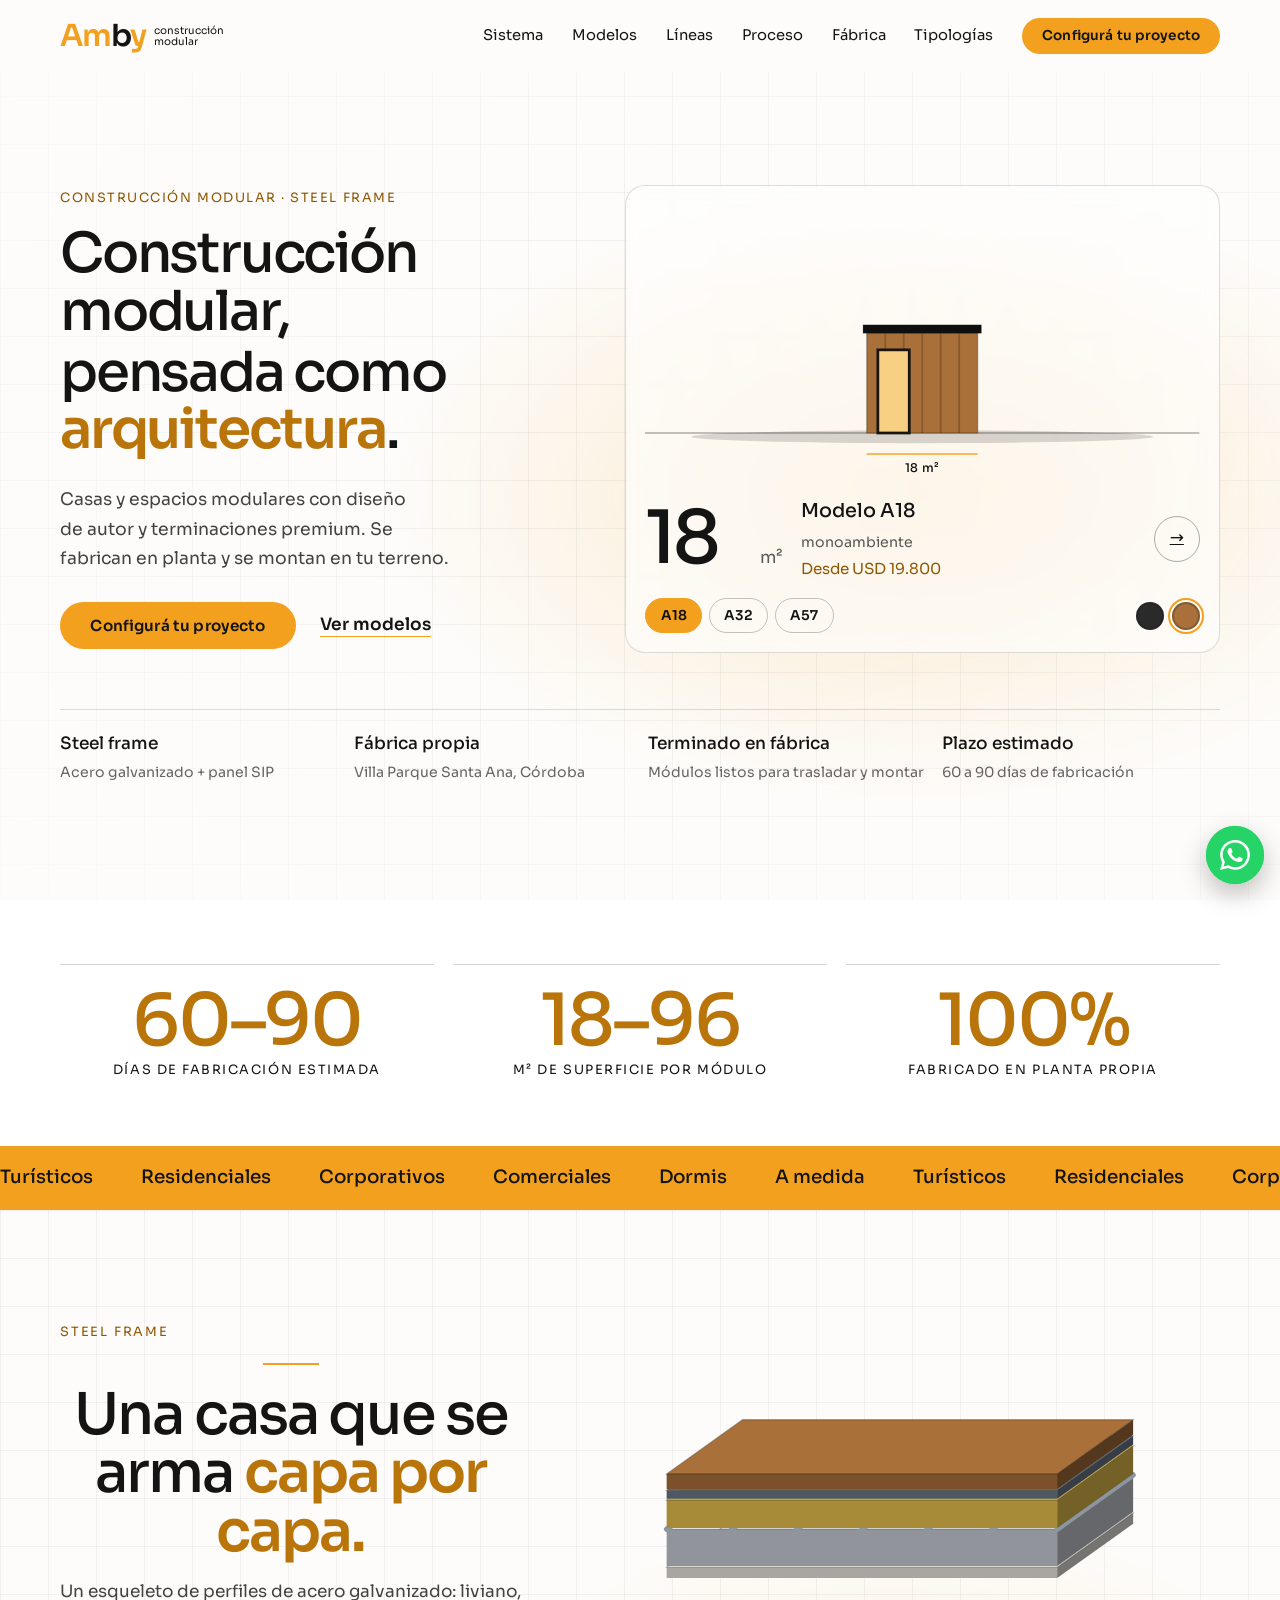
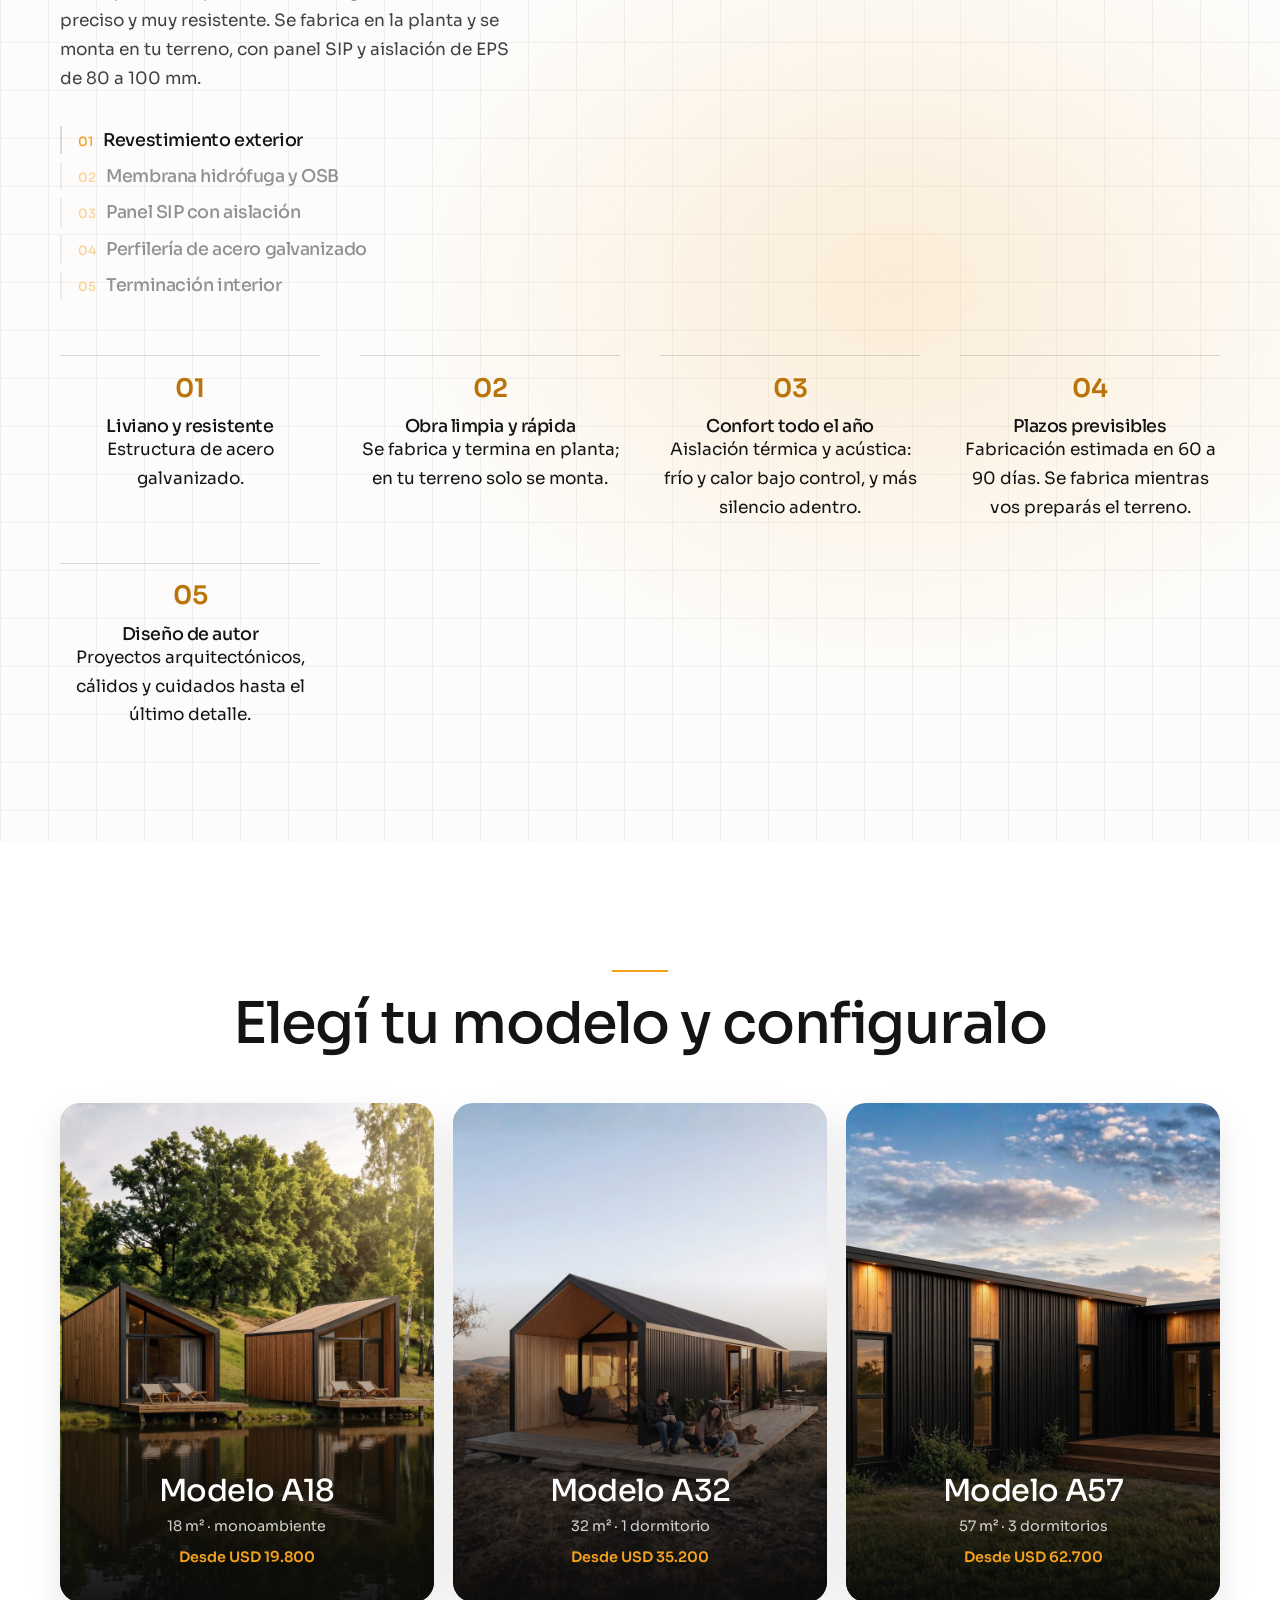
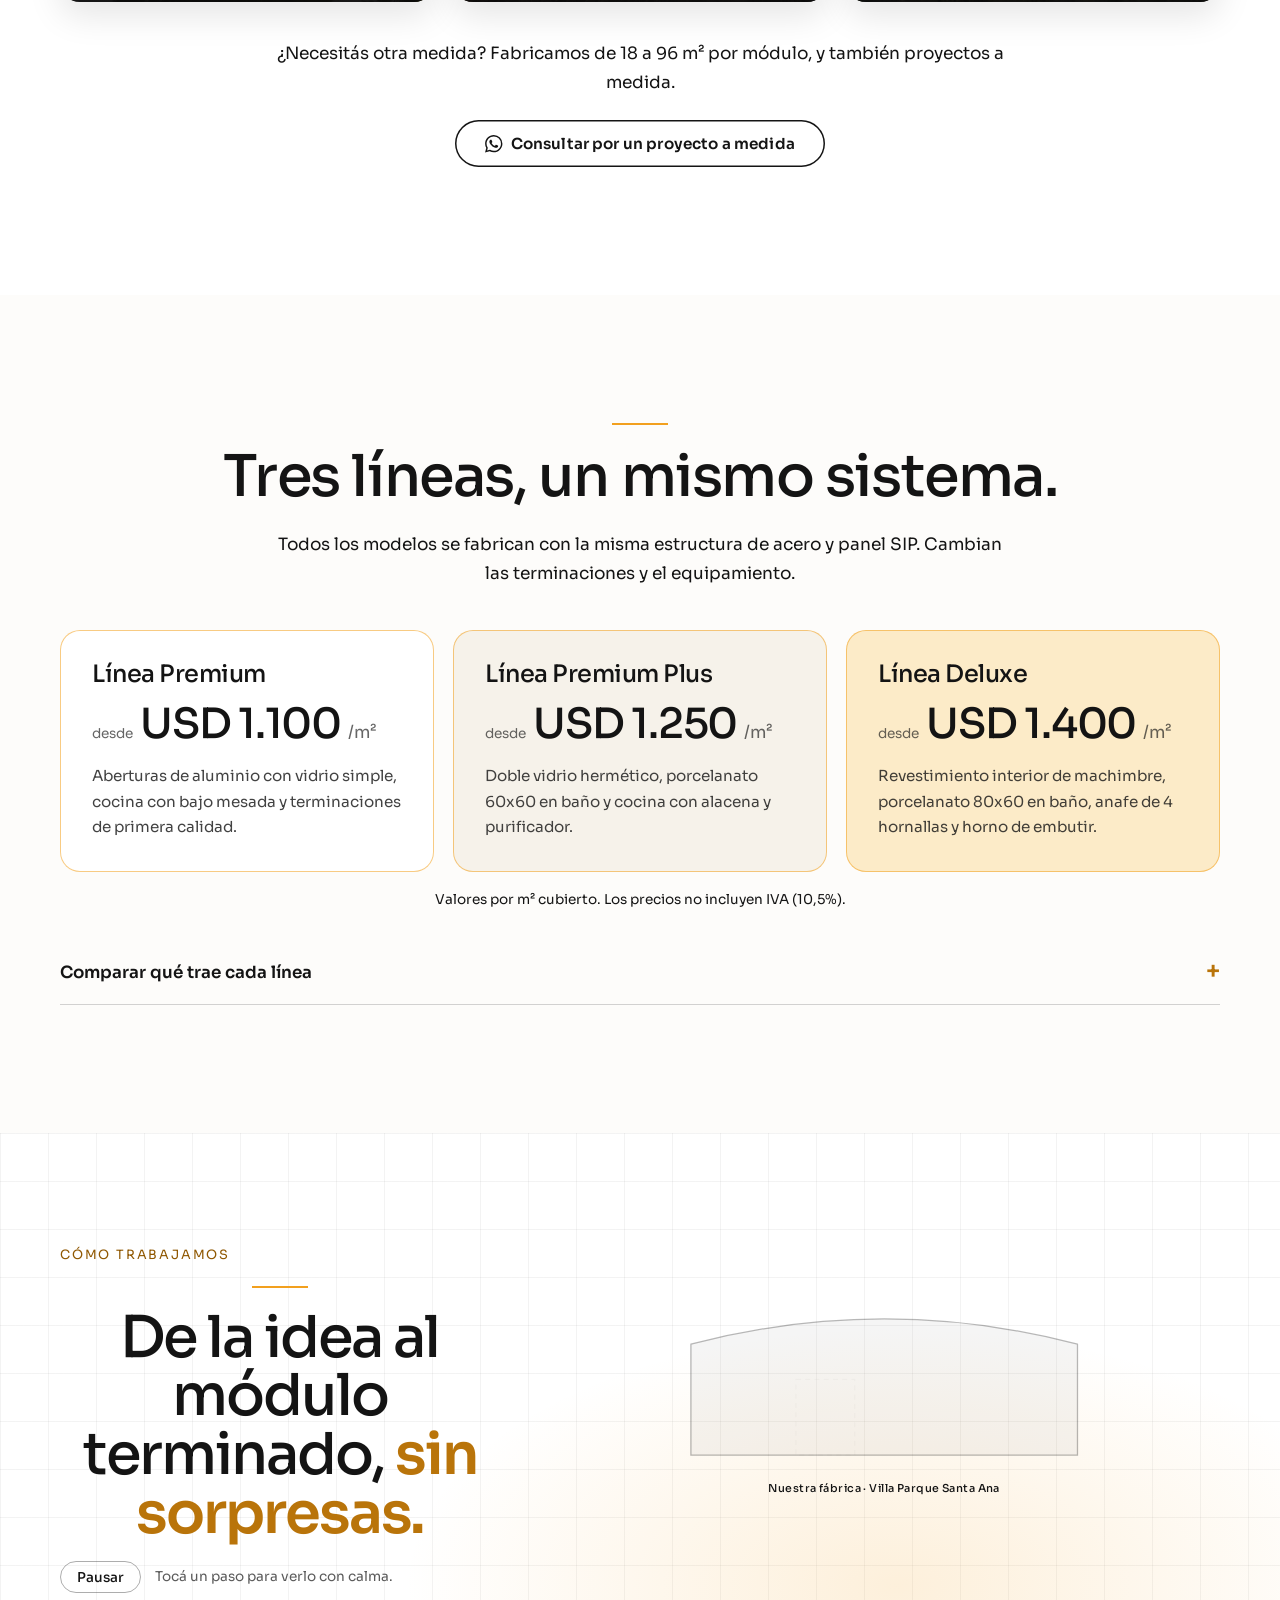
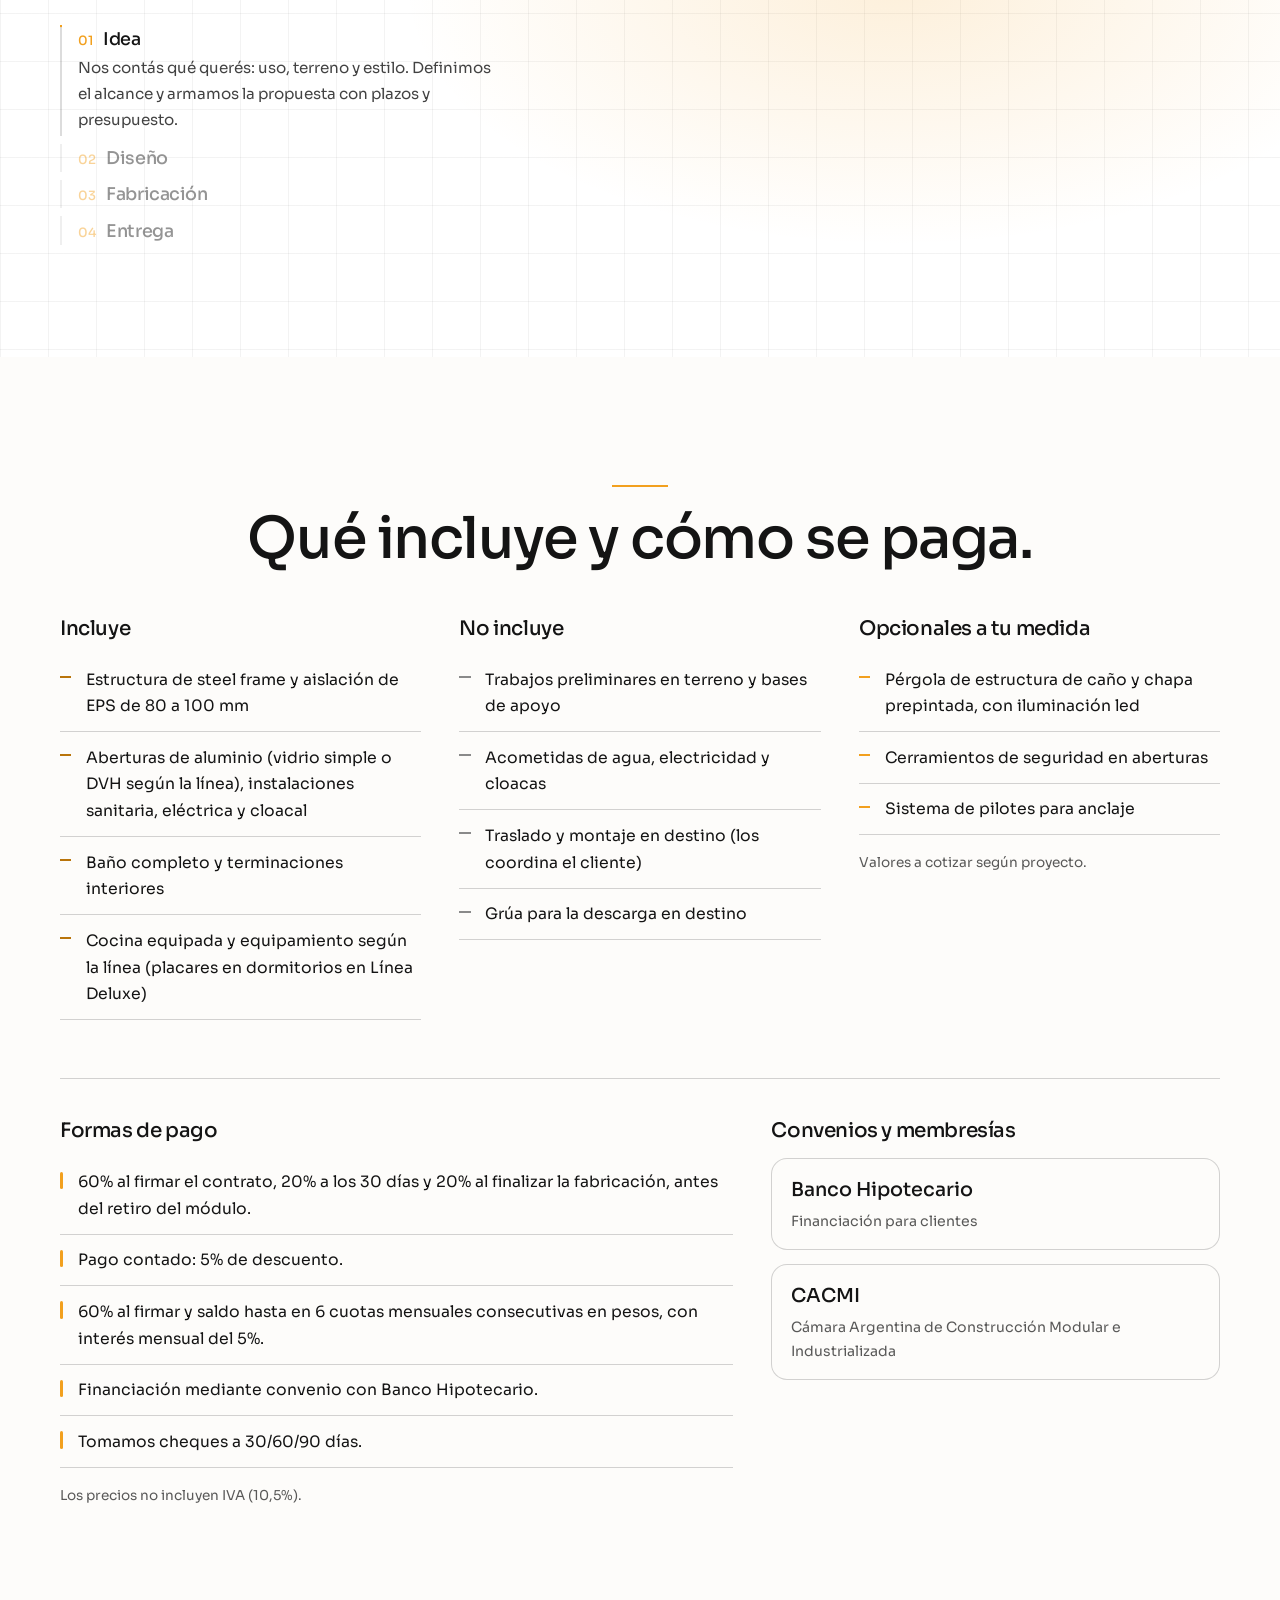
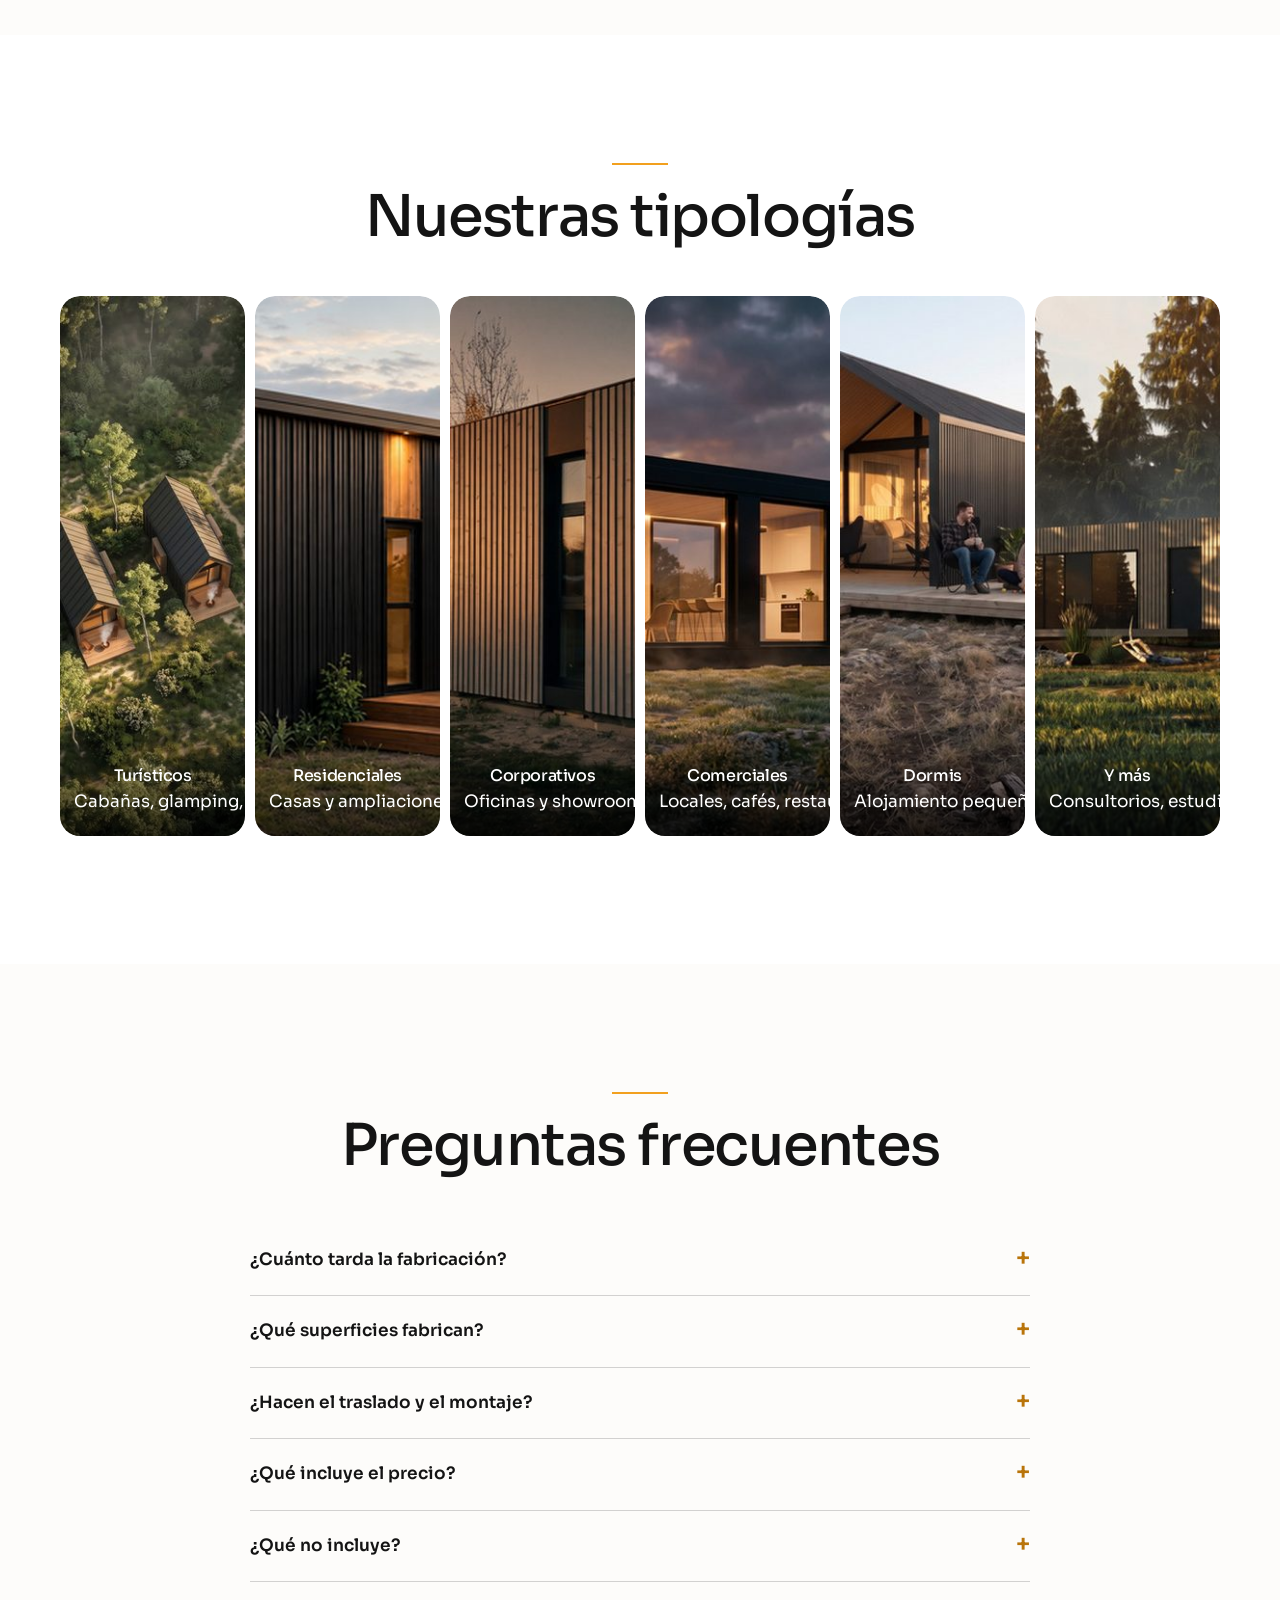
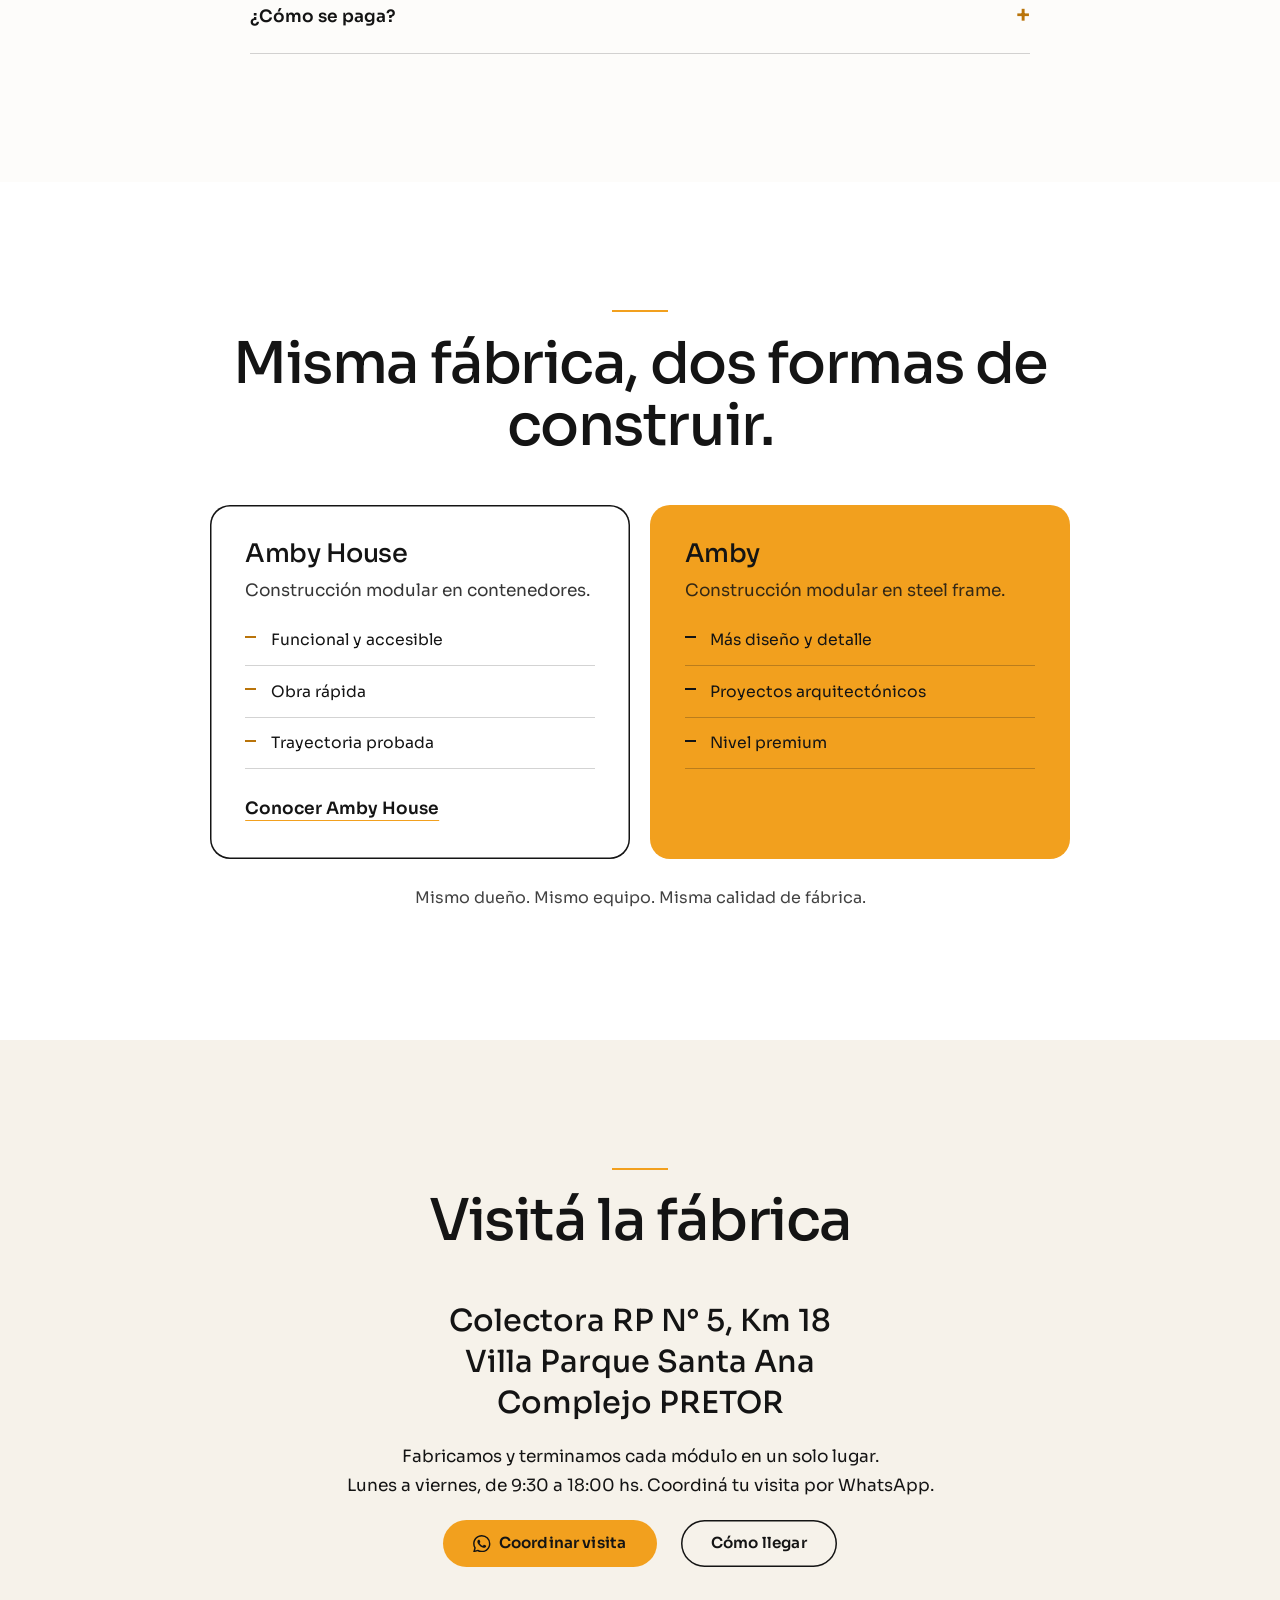
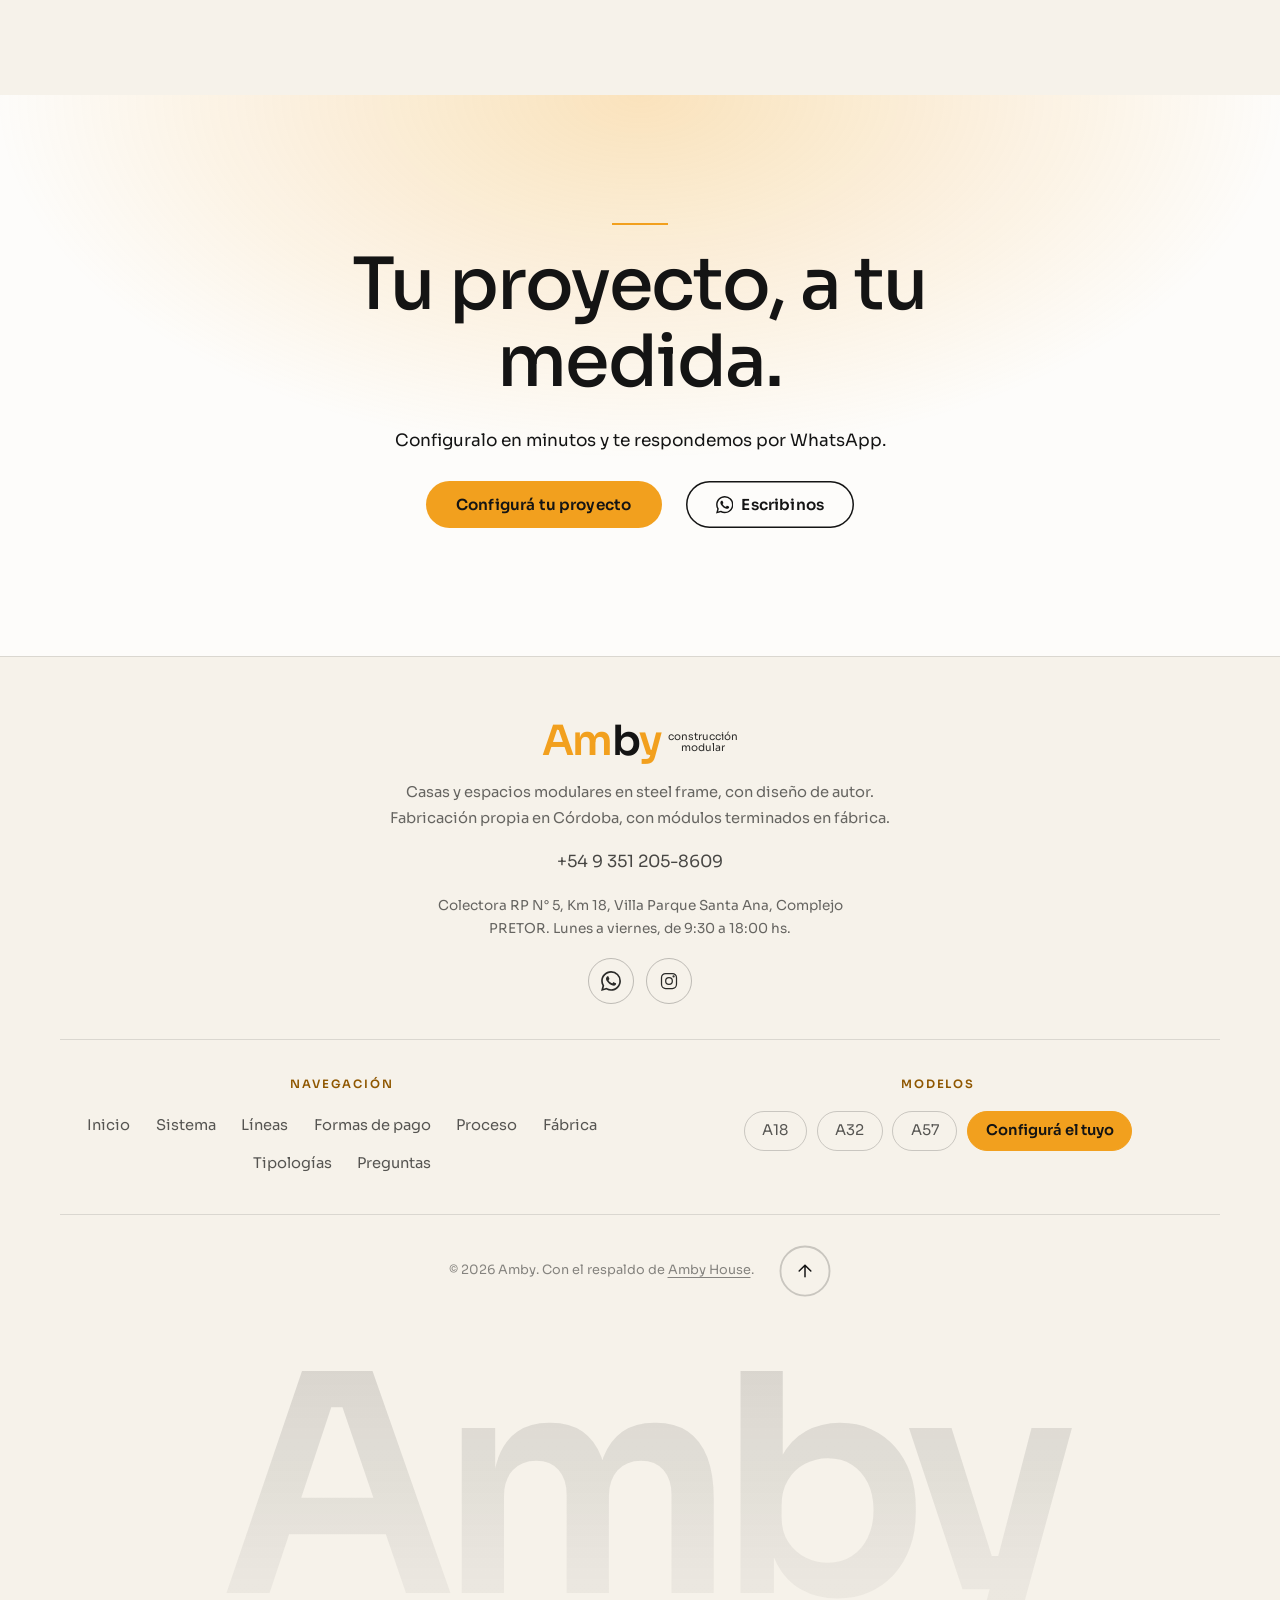
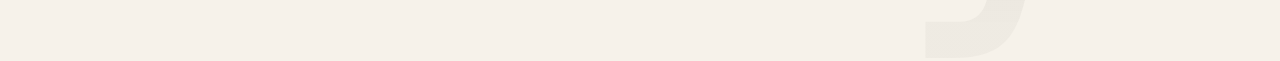
==== commit 21199246: "update" ====
--- a/index.html
+++ b/index.html
@@ -10,7 +10,7 @@
 <meta name="theme-color" content="#FDFCFA">
 <meta property="og:type" content="website"><meta property="og:locale" content="es_AR">
 <meta property="og:title" content="Amby | Construcción modular pensada como arquitectura"><meta property="og:description" content="Steel frame, diseño de autor y fabricación propia en Córdoba.">
-<meta property="og:image" content="https://amby-nine.vercel.app/img/og.jpg"><meta property="og:image:type" content="image/jpeg"><meta property="og:image:width" content="1734"><meta property="og:image:height" content="907"><meta property="og:image:alt" content="Casa modular de Amby en steel frame al atardecer"><meta property="og:site_name" content="Amby"><meta name="twitter:card" content="summary_large_image"><meta name="twitter:image" content="https://amby-nine.vercel.app/img/og.jpg">
+<meta property="og:image" content="https://amby-nine.vercel.app/img/og-v2.jpg"><meta property="og:image:type" content="image/jpeg"><meta property="og:image:width" content="1200"><meta property="og:image:height" content="630"><meta property="og:image:alt" content="Modelo A32 de Amby: casa modular en steel frame con deck de madera"><meta property="og:site_name" content="Amby"><meta name="twitter:card" content="summary_large_image"><meta name="twitter:image" content="https://amby-nine.vercel.app/img/og-v2.jpg">
 <link rel="icon" href="favicon.ico" sizes="48x48"><link rel="icon" href="img/favicon.svg" type="image/svg+xml"><link rel="apple-touch-icon" href="apple-touch-icon.png"><link rel="manifest" href="site.webmanifest">
 <link rel="preconnect" href="https://fonts.googleapis.com"><link rel="preconnect" href="https://fonts.gstatic.com" crossorigin>
 <link rel="stylesheet" href="https://fonts.googleapis.com/css2?family=Sora:wght@400;500;600&display=swap">
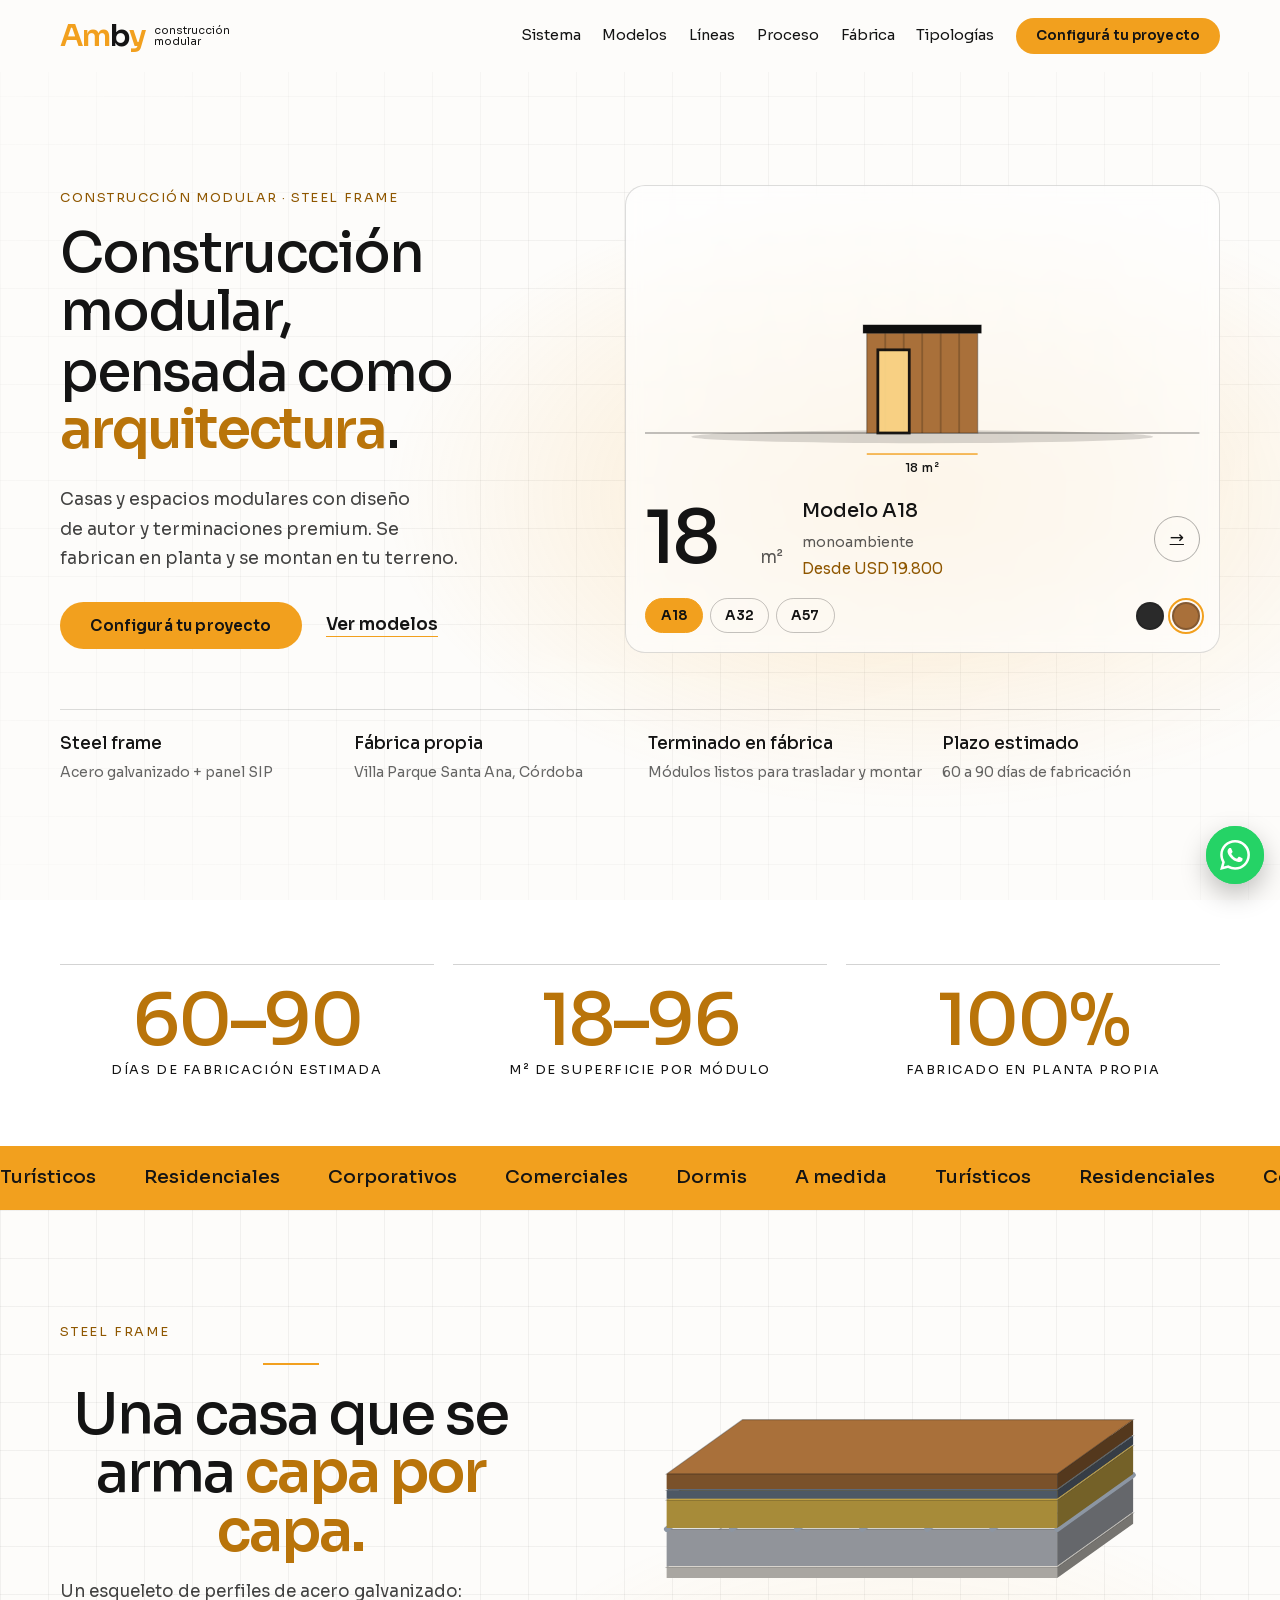
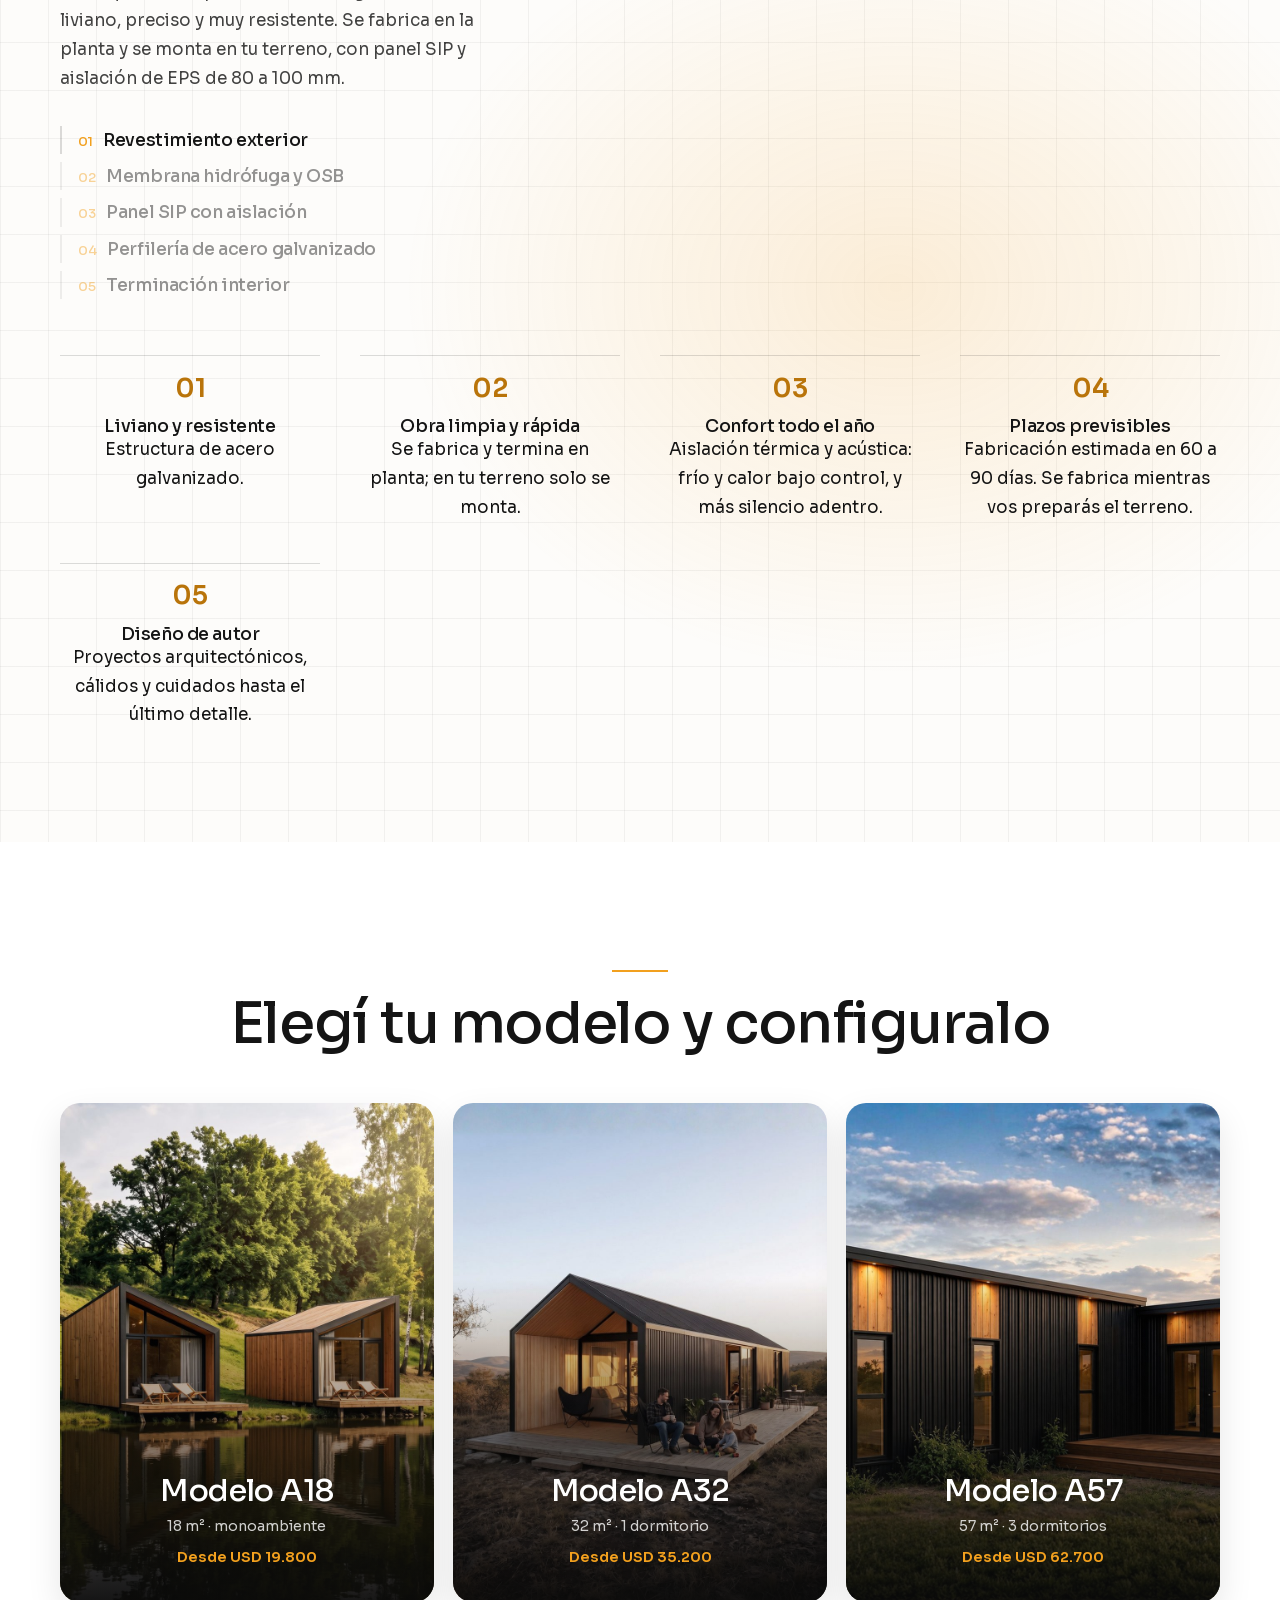
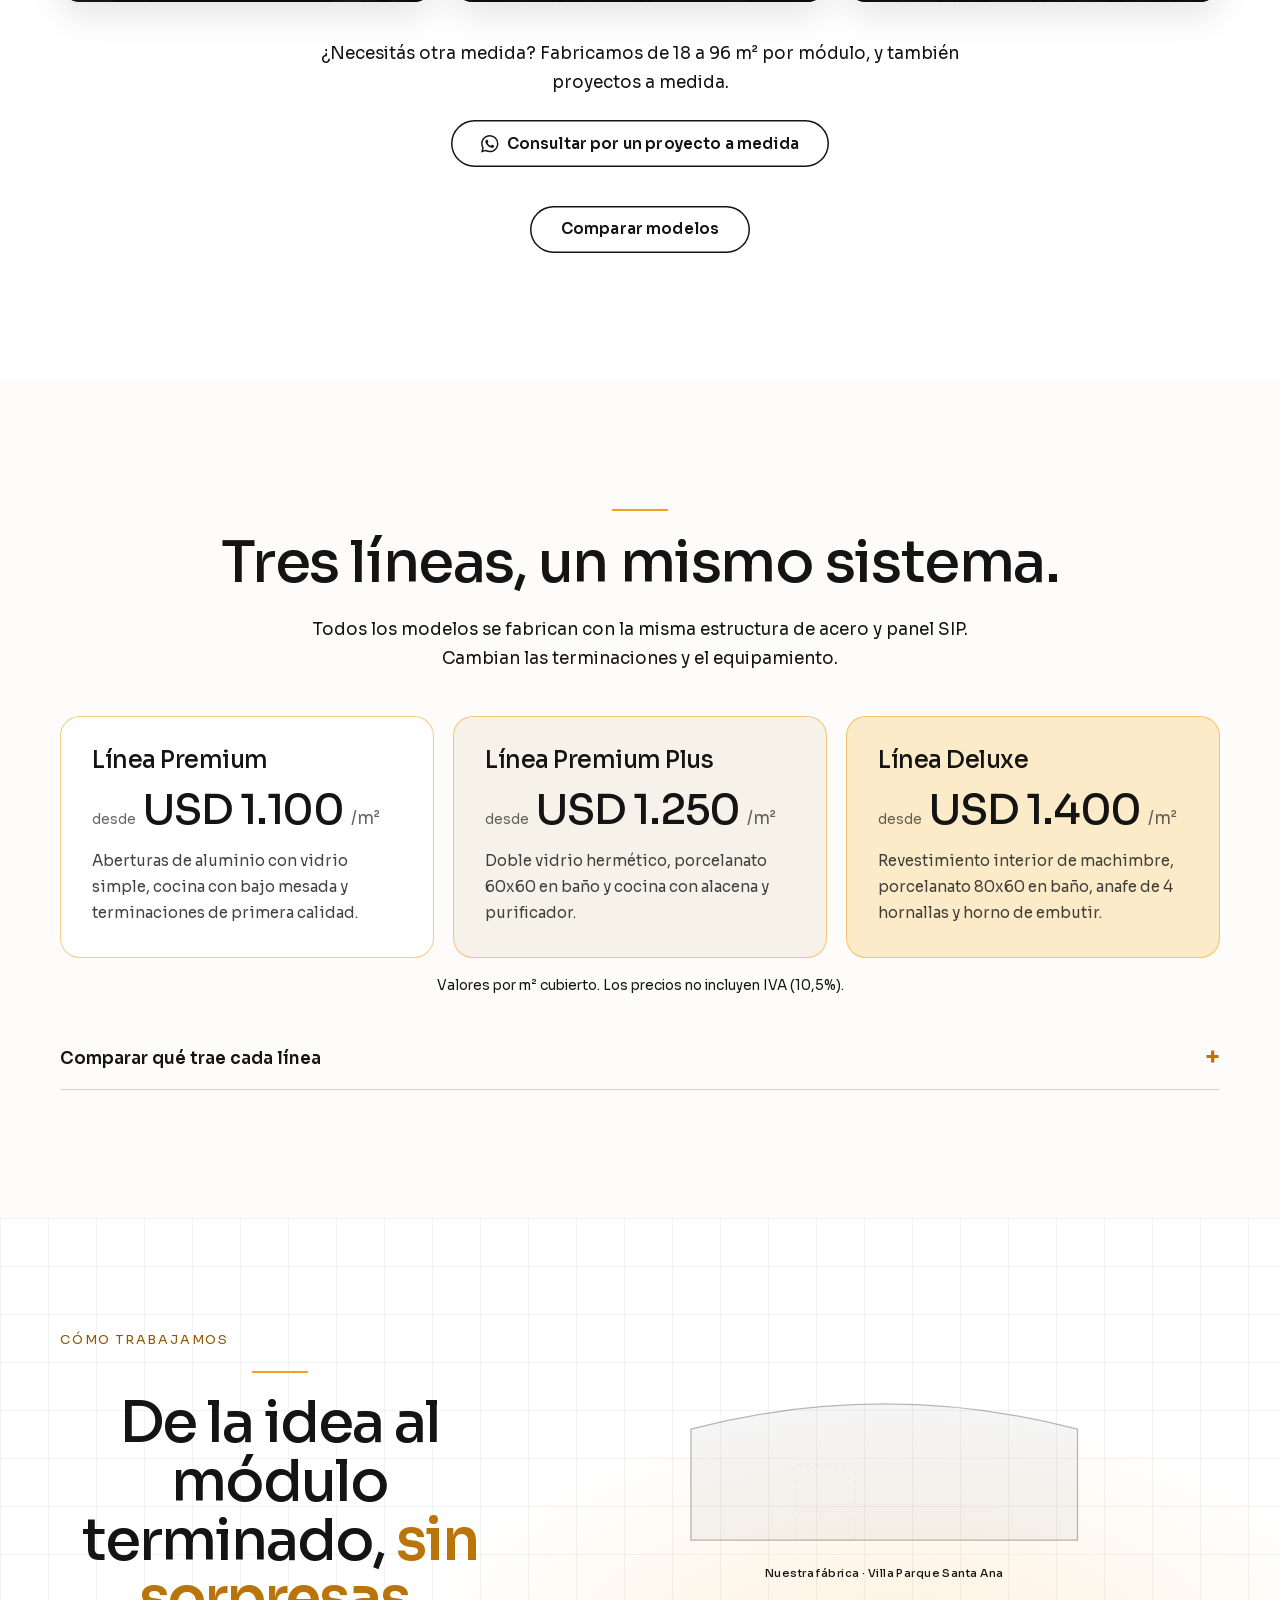
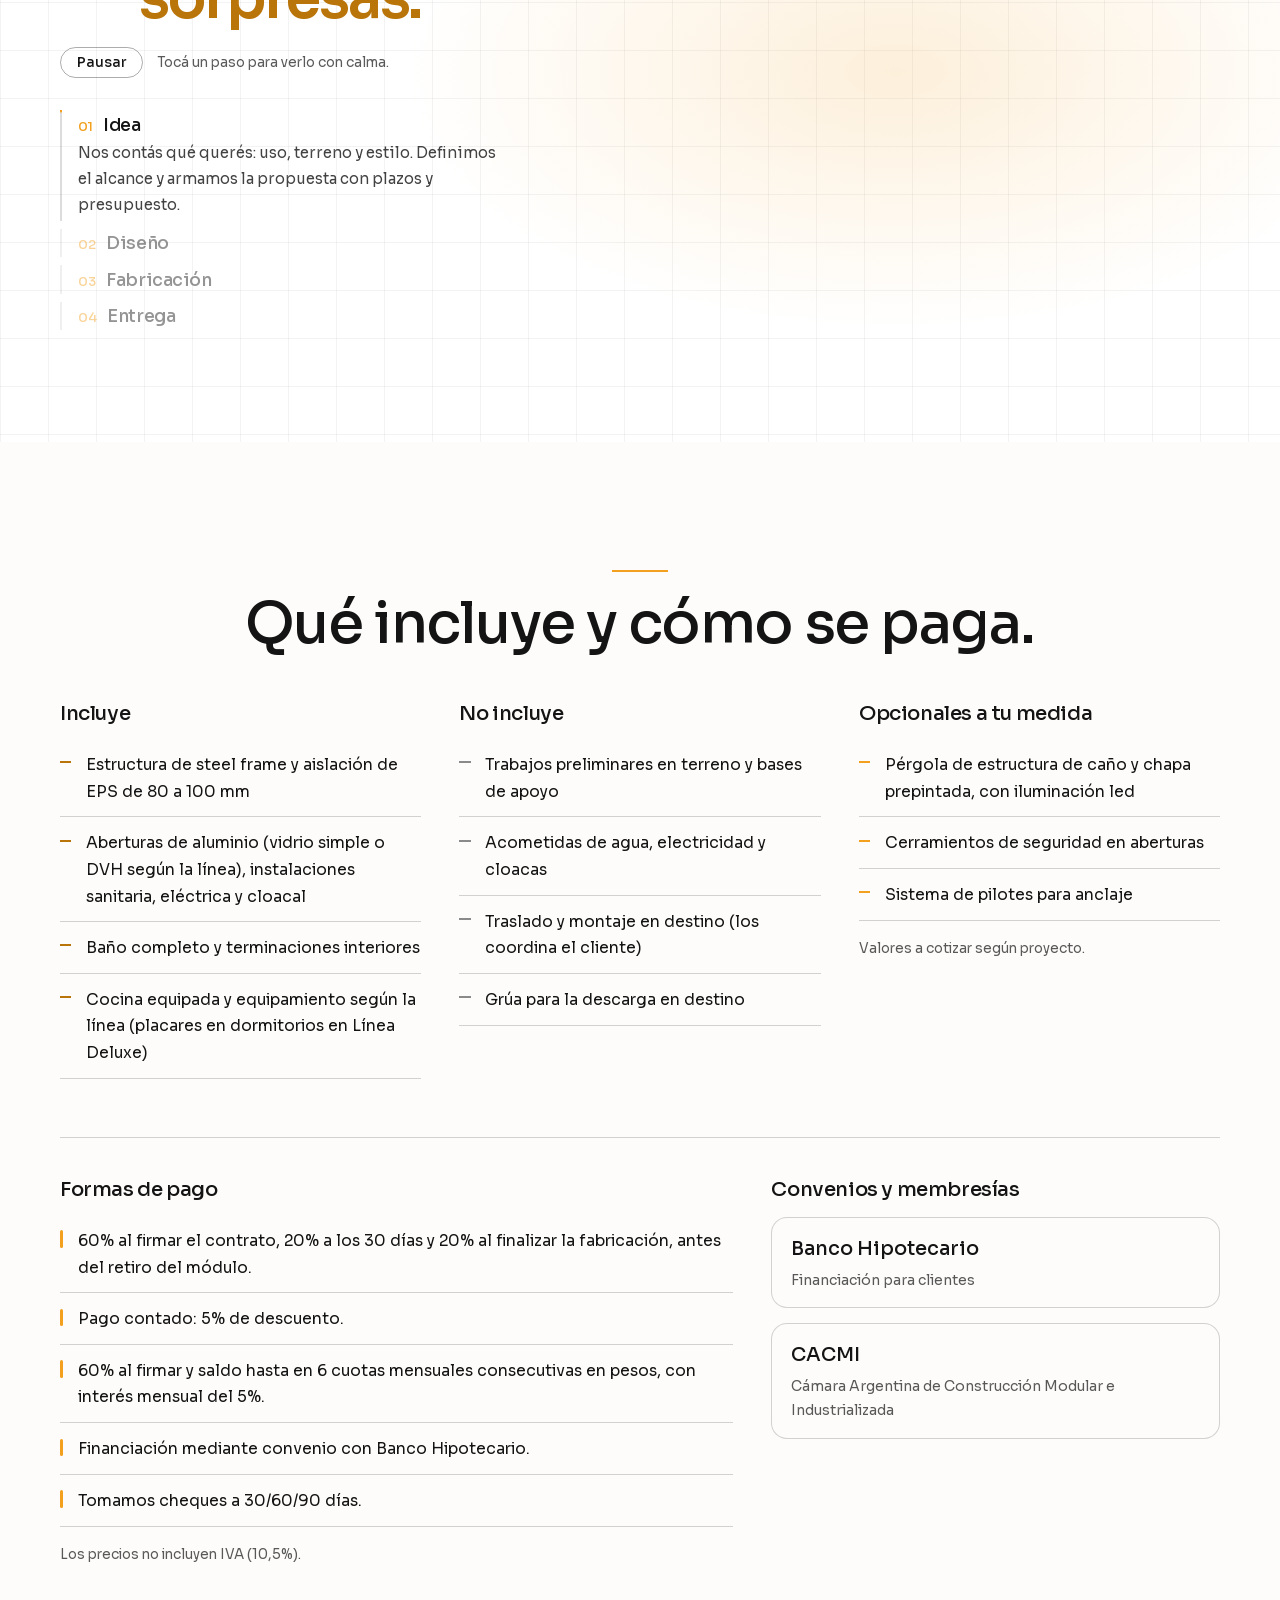
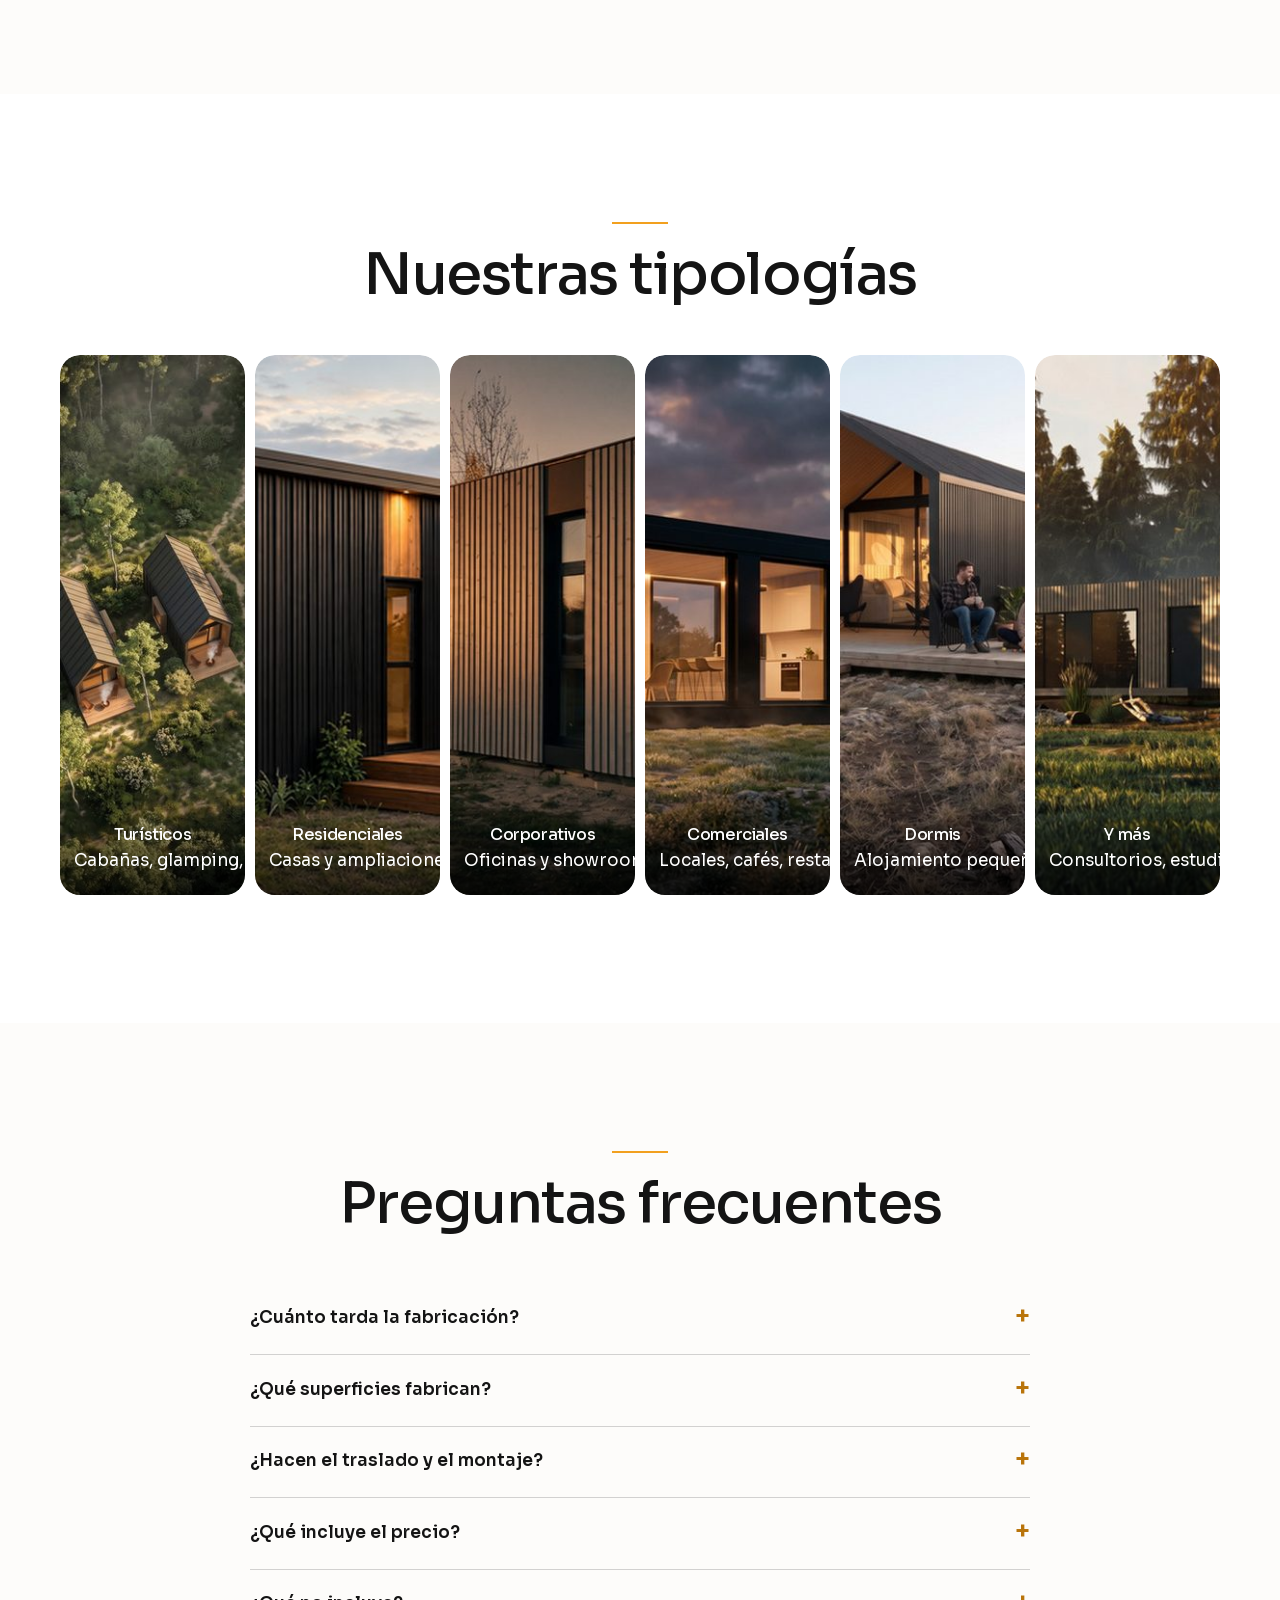
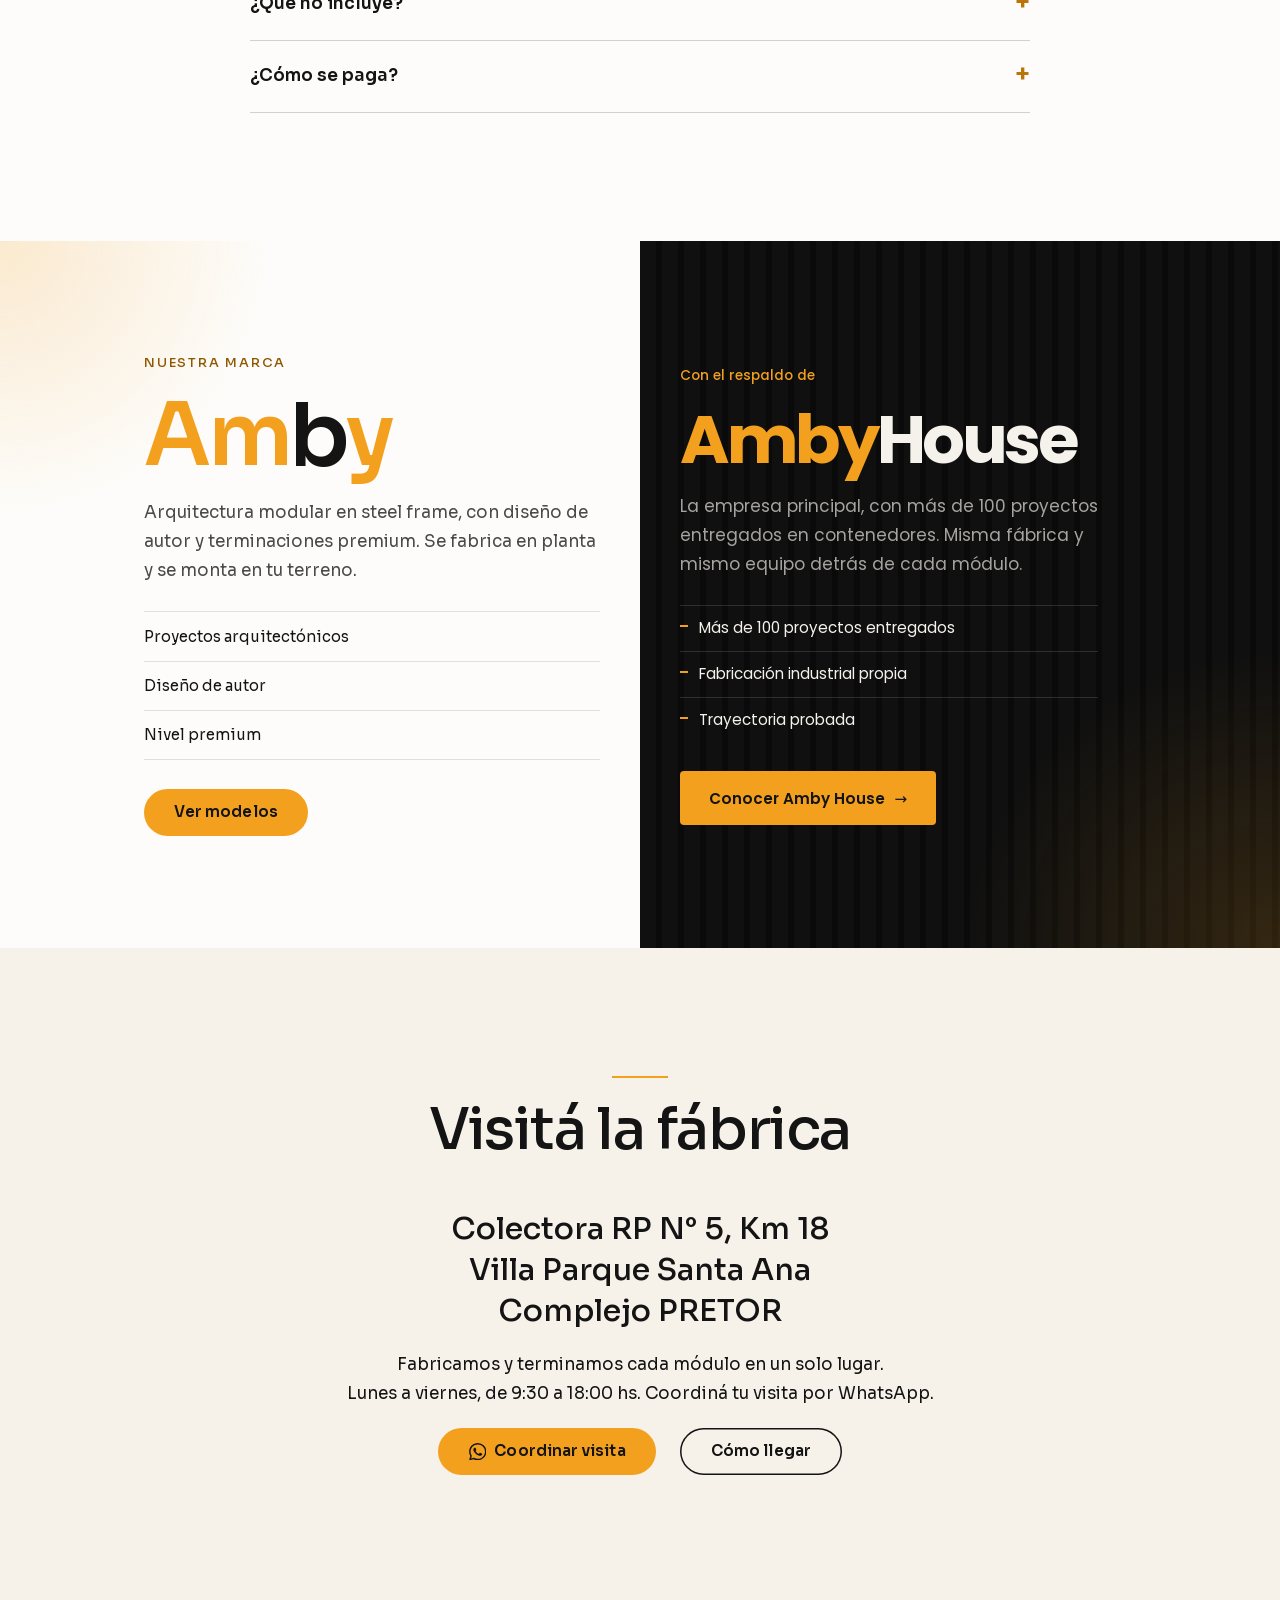
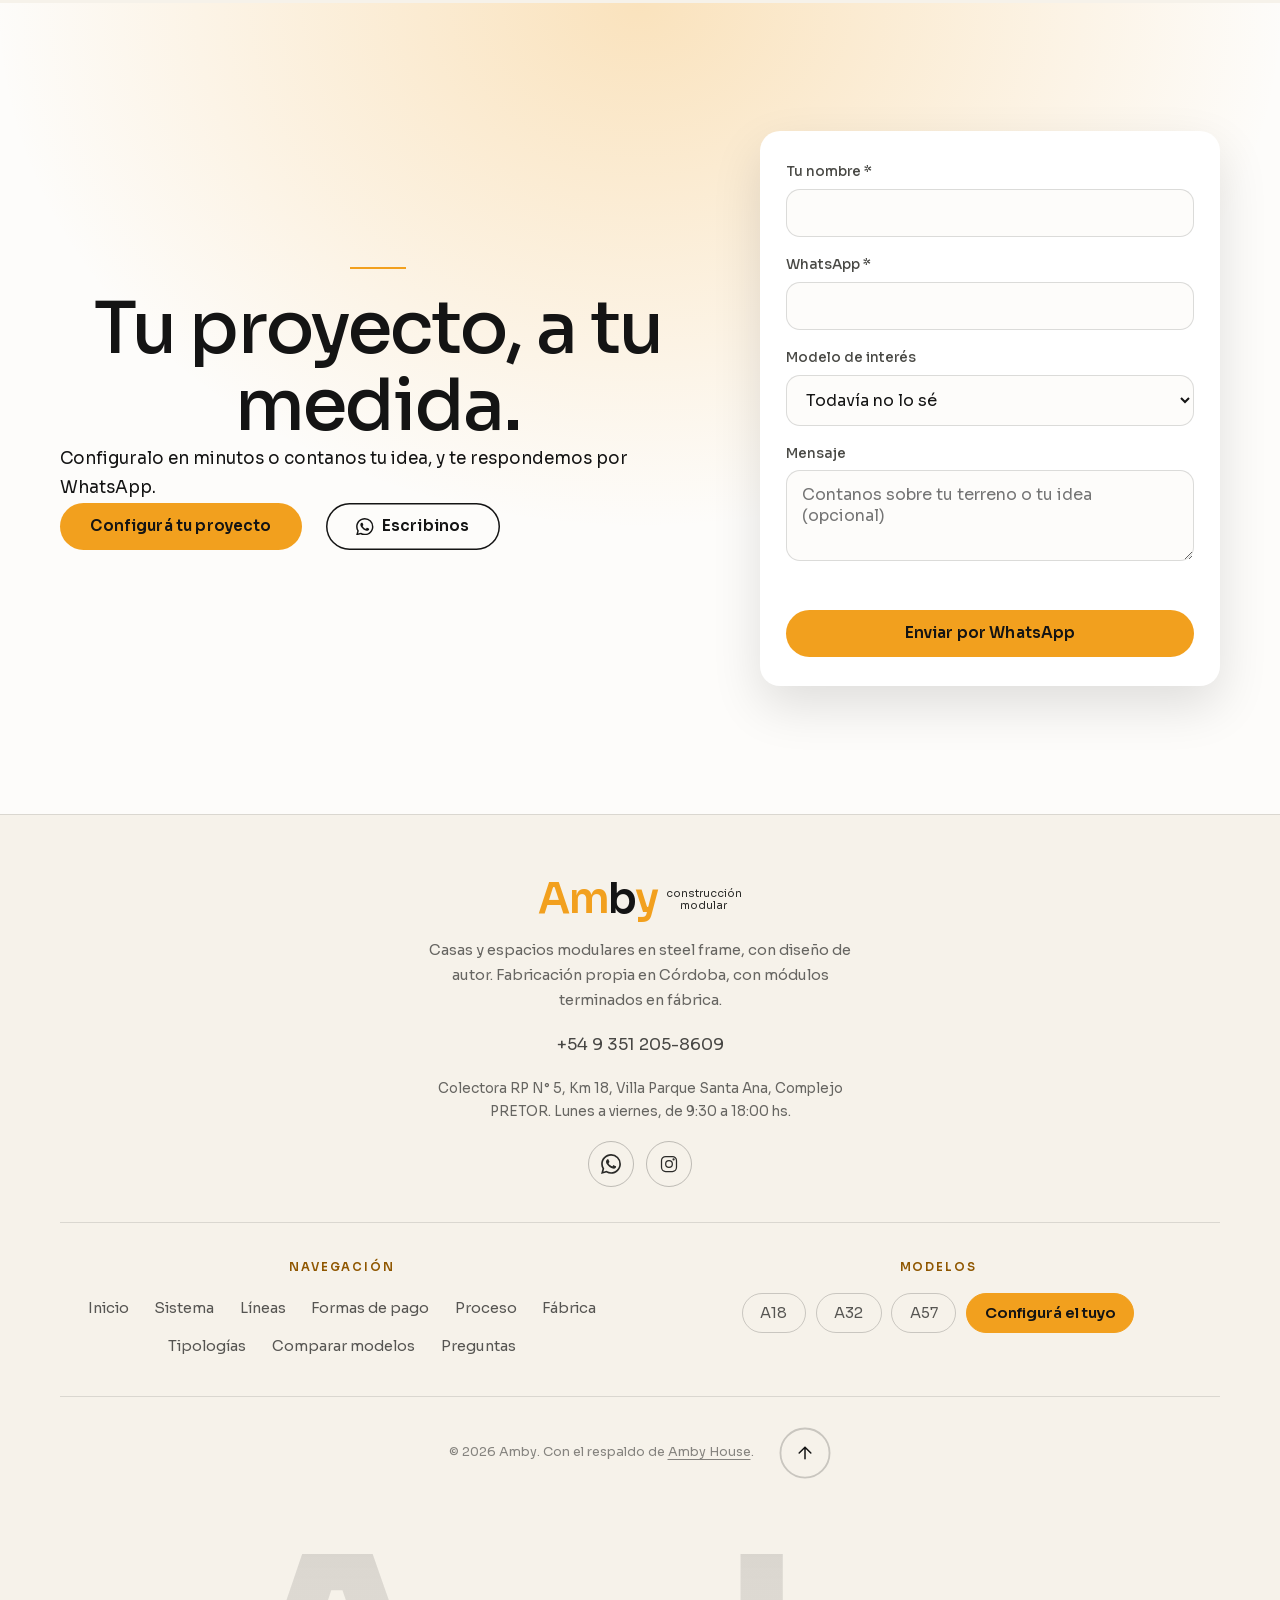
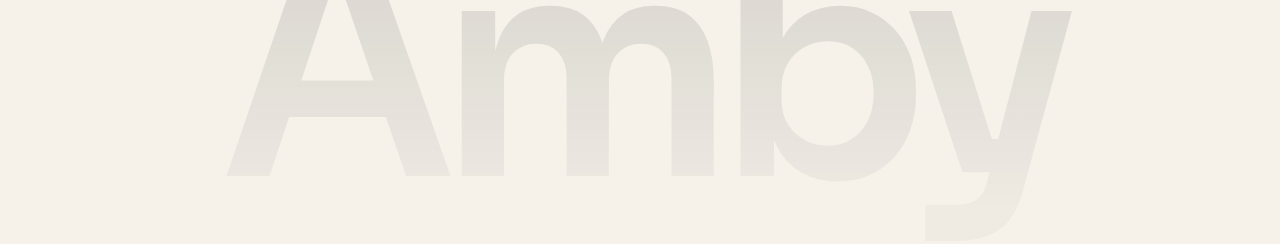
==== commit 89325eeb: "update" ====
--- a/index.html
+++ b/index.html
@@ -12,8 +12,7 @@
 <meta property="og:title" content="Amby | Construcción modular pensada como arquitectura"><meta property="og:description" content="Steel frame, diseño de autor y fabricación propia en Córdoba.">
 <meta property="og:image" content="https://amby-nine.vercel.app/img/og-v2.jpg"><meta property="og:image:type" content="image/jpeg"><meta property="og:image:width" content="1200"><meta property="og:image:height" content="630"><meta property="og:image:alt" content="Modelo A32 de Amby: casa modular en steel frame con deck de madera"><meta property="og:site_name" content="Amby"><meta name="twitter:card" content="summary_large_image"><meta name="twitter:image" content="https://amby-nine.vercel.app/img/og-v2.jpg">
 <link rel="icon" href="favicon.ico" sizes="48x48"><link rel="icon" href="img/favicon.svg" type="image/svg+xml"><link rel="apple-touch-icon" href="apple-touch-icon.png"><link rel="manifest" href="site.webmanifest">
-<link rel="preconnect" href="https://fonts.googleapis.com"><link rel="preconnect" href="https://fonts.gstatic.com" crossorigin>
-<link rel="stylesheet" href="https://fonts.googleapis.com/css2?family=Sora:wght@400;500;600&display=swap">
+<link rel="preload" href="fonts/sora.woff" as="font" type="font/woff" crossorigin>
 <link rel="stylesheet" href="css/styles.css">
 <noscript><style>.rv{opacity:1;transform:none}</style></noscript>
 <script type="application/ld+json">{"@context":"https://schema.org","@type":"Organization","name":"Amby","description":"Construcción modular en steel frame con fabricación propia.","url":"https://TU-DOMINIO.com.ar/","telephone":"+5493512058609","areaServed":"AR","sameAs":["https://www.instagram.com/amby.arg"]}</script>
@@ -68,7 +67,7 @@
 </div>
 <ul class="rules"><li class="rv"><h3>Liviano y resistente</h3><p>Estructura de acero galvanizado.</p></li><li class="rv"><h3>Obra limpia y rápida</h3><p>Se fabrica y termina en planta; en tu terreno solo se monta.</p></li><li class="rv"><h3>Confort todo el año</h3><p>Aislación térmica y acústica: frío y calor bajo control, y más silencio adentro.</p></li><li class="rv"><h3>Plazos previsibles</h3><p>Fabricación estimada en 60 a 90 días. Se fabrica mientras vos preparás el terreno.</p></li><li class="rv"><h3>Diseño de autor</h3><p>Proyectos arquitectónicos, cálidos y cuidados hasta el último detalle.</p></li></ul>
 </div></section>
-<section class="sec alt" id="modelos"><div class="wrap"><h2 class="rv">Elegí tu modelo y configuralo</h2><div class="cards" id="cards"><a class="card rv" href="modelo-a18.html"><div class="im"><img loading="lazy" src="img/a18-card.jpg" alt="Casa modular Modelo A18 de 18 m²" width="900" height="1200"></div><div class="t"><h3>Modelo A18</h3><span>18 m² · monoambiente</span><span class="from">Desde USD 19.800</span><em>Ver detalles y configurar</em></div></a><a class="card rv" href="modelo-a32.html"><div class="im"><img loading="lazy" src="img/a32-card.jpg" alt="Casa modular Modelo A32 de 32 m²" width="900" height="1200"></div><div class="t"><h3>Modelo A32</h3><span>32 m² · 1 dormitorio</span><span class="from">Desde USD 35.200</span><em>Ver detalles y configurar</em></div></a><a class="card rv" href="modelo-a57.html"><div class="im"><img loading="lazy" src="img/a57-card.jpg" alt="Casa modular Modelo A57 de 57 m²" width="900" height="1200"></div><div class="t"><h3>Modelo A57</h3><span>57 m² · 3 dormitorios</span><span class="from">Desde USD 62.700</span><em>Ver detalles y configurar</em></div></a></div><p class="mas rv">¿Necesitás otra medida? Fabricamos de 18 a 96 m² por módulo, y también proyectos a medida.</p><div class="acts rv" style="margin-top:1.4rem"><a class="btn ghost" href="https://wa.me/5493512058609?text=Hola%20Amby%2C%20quiero%20consultar%20por%20un%20proyecto%20a%20medida" data-wa="consulta">Consultar por un proyecto a medida</a></div></div></section>
+<section class="sec alt" id="modelos"><div class="wrap"><h2 class="rv">Elegí tu modelo y configuralo</h2><div class="cards" id="cards"><a class="card rv" href="modelo-a18.html"><div class="im"><img loading="lazy" src="img/a18-card.jpg" alt="Casa modular Modelo A18 de 18 m²" width="900" height="1200"></div><div class="t"><h3>Modelo A18</h3><span>18 m² · monoambiente</span><span class="from">Desde USD 19.800</span><em>Ver detalles y configurar</em></div></a><a class="card rv" href="modelo-a32.html"><div class="im"><img loading="lazy" src="img/a32-card.jpg" alt="Casa modular Modelo A32 de 32 m²" width="900" height="1200"></div><div class="t"><h3>Modelo A32</h3><span>32 m² · 1 dormitorio</span><span class="from">Desde USD 35.200</span><em>Ver detalles y configurar</em></div></a><a class="card rv" href="modelo-a57.html"><div class="im"><img loading="lazy" src="img/a57-card.jpg" alt="Casa modular Modelo A57 de 57 m²" width="900" height="1200"></div><div class="t"><h3>Modelo A57</h3><span>57 m² · 3 dormitorios</span><span class="from">Desde USD 62.700</span><em>Ver detalles y configurar</em></div></a></div><p class="mas rv">¿Necesitás otra medida? Fabricamos de 18 a 96 m² por módulo, y también proyectos a medida.</p><div class="acts rv" style="margin-top:1.4rem"><a class="btn ghost" href="https://wa.me/5493512058609?text=Hola%20Amby%2C%20quiero%20consultar%20por%20un%20proyecto%20a%20medida" data-wa="consulta">Consultar por un proyecto a medida</a></div><div class="mas rv"><a class="btn ghost" href="comparar.html">Comparar modelos</a></div></div></section>
 <section class="sec" id="lineas"><div class="wrap">
 <h2 class="rv">Tres líneas, un mismo sistema.</h2>
 <p class="lead rv">Todos los modelos se fabrican con la misma estructura de acero y panel SIP. Cambian las terminaciones y el equipamiento.</p>
@@ -102,14 +101,10 @@
 <section class="sec" id="faq"><div class="wrap"><h2 class="rv">Preguntas frecuentes</h2>
   <details class="rv"><summary>¿Cuánto tarda la fabricación?</summary><p>El plazo estimado de fabricación es de 60 a 90 días. Se fabrica en planta mientras vos preparás el terreno; después el módulo se traslada y se monta (ese paso se coordina aparte).</p></details><details class="rv"><summary>¿Qué superficies fabrican?</summary><p>De 18 a 96 m² por módulo. Tenemos los modelos A18, A32 y A57, y también proyectos a medida.</p></details><details class="rv"><summary>¿Hacen el traslado y el montaje?</summary><p>No. Fabricamos y terminamos el módulo en nuestra planta de Villa Parque Santa Ana (Córdoba). El traslado, la grúa y el montaje en destino se coordinan aparte y no están incluidos en el precio por m². Consultanos por los datos del módulo para coordinarlos.</p></details><details class="rv"><summary>¿Qué incluye el precio?</summary><p>Estructura de steel frame con aislación de EPS de 80 a 100 mm, aberturas de aluminio (vidrio simple o DVH según la línea), instalaciones sanitaria, eléctrica y cloacal, baño completo y terminaciones interiores, y cocina equipada. El equipamiento varía según la línea (por ejemplo, placares en dormitorios en Línea Deluxe). Los valores no incluyen IVA (10,5%).</p></details><details class="rv"><summary>¿Qué no incluye?</summary><p>Trabajos preliminares en terreno y bases de apoyo, acometidas de agua, electricidad y cloacas, traslado y montaje en destino, y grúa para la descarga.</p></details><details class="rv"><summary>¿Cómo se paga?</summary><p>60% al firmar el contrato, 20% a los 30 días y 20% al finalizar la fabricación, antes del retiro del módulo. Pago contado con 5% de descuento. También hay hasta 6 cuotas mensuales en pesos (con interés mensual del 5%), cheques a 30/60/90 días y financiación mediante convenio con Banco Hipotecario.</p></details>
 </div></section>
-<section class="sec" id="amby-house"><div class="wrap">
-<h2 class="rv">Misma fábrica, dos formas de construir.</h2>
-<div class="dos">
-<article class="dos-a rv"><h3>Amby House</h3><p>Construcción modular en contenedores.</p><ul class="tk"><li>Funcional y accesible</li><li>Obra rápida</li><li>Trayectoria probada</li></ul><a class="link" href="https://ambyhouse.com" target="_blank" rel="noopener">Conocer Amby House</a></article>
-<article class="dos-b rv"><h3>Amby</h3><p>Construcción modular en steel frame.</p><ul class="tk"><li>Más diseño y detalle</li><li>Proyectos arquitectónicos</li><li>Nivel premium</li></ul></article>
-</div>
-<p class="note rv">Mismo dueño. Mismo equipo. Misma calidad de fábrica.</p>
-</div></section>
+<section class="sx" id="amby-house" aria-label="Amby y Amby House">
+<article class="sx-a rv"><div class="sx-b"><p class="sx-e">Nuestra marca</p><div class="sx-am">Am<i>b</i>y</div><p class="sx-d">Arquitectura modular en steel frame, con diseño de autor y terminaciones premium. Se fabrica en planta y se monta en tu terreno.</p><ul><li>Proyectos arquitectónicos</li><li>Diseño de autor</li><li>Nivel premium</li></ul><a class="btn" href="#modelos">Ver modelos</a></div></article>
+<article class="sx-h rv"><div class="sx-b"><p class="sx-e">Con el respaldo de</p><div class="sx-mk">Amby<b>House</b></div><p class="sx-d">La empresa principal, con más de 100 proyectos entregados en contenedores. Misma fábrica y mismo equipo detrás de cada módulo.</p><ul><li>Más de 100 proyectos entregados</li><li>Fabricación industrial propia</li><li>Trayectoria probada</li></ul><a class="sx-bh" href="https://ambyhouse.vercel.app" target="_blank" rel="noopener">Conocer Amby House</a></div></article>
+</section>
 <section class="sec alt" id="fabrica">
 <div class="wrap">
 <h2 class="rv">Visitá la fábrica</h2>
@@ -123,8 +118,9 @@
 </div>
 </div>
 </section>
-<section class="sec dark cta"><div class="wrap"><h2 class="rv">Tu proyecto, a tu medida.</h2><p class="rv">Configuralo en minutos y te respondemos por WhatsApp.</p>
-  <div class="acts rv"><a class="btn" href="configurador.html">Configurá tu proyecto</a><a class="btn ghost" href="https://wa.me/5493512058609?text=Hola%20Amby%2C%20quiero%20consultar%20por%20un%20proyecto" data-wa="consulta">Escribinos</a></div></div></section>
+<section class="sec dark cta cta2"><div class="wrap"><div><h2 class="rv">Tu proyecto, a tu medida.</h2><p class="rv">Configuralo en minutos o contanos tu idea, y te respondemos por WhatsApp.</p>
+<div class="acts rv"><a class="btn" href="configurador.html">Configurá tu proyecto</a><a class="btn ghost" href="https://wa.me/5493512058609?text=Hola%20Amby%2C%20quiero%20consultar%20por%20un%20proyecto" data-wa="consulta">Escribinos</a></div></div>
+<form class="cf2 rv" id="cf" novalidate><label>Tu nombre *<input name="nombre" autocomplete="name" required></label><label>WhatsApp *<input name="wa" type="tel" autocomplete="tel" inputmode="tel" required></label><label>Modelo de interés<select name="modelo" id="cm"></select></label><label>Mensaje<textarea name="msg" rows="3" placeholder="Contanos sobre tu terreno o tu idea (opcional)"></textarea></label><p class="err" id="ce" role="alert"></p><button class="btn" type="submit">Enviar por WhatsApp</button></form></div></section>
 </main>
 <footer><div class="wrap">
   <div class="f-head">
@@ -136,10 +132,10 @@
   </div>
   <div class="f-links">
     <div class="f-grp" role="navigation" aria-label="Navegación del sitio"><span>Navegación</span><div><a href="index.html">Inicio</a><a href="index.html#sistema">Sistema</a><a href="index.html#lineas">Líneas</a><a href="index.html#pagos">Formas de pago</a><a href="index.html#proceso">Proceso</a>
-<a href="index.html#fabrica">Fábrica</a><a href="proyectos.html">Tipologías</a><a href="index.html#faq">Preguntas</a></div></div>
+<a href="index.html#fabrica">Fábrica</a><a href="proyectos.html">Tipologías</a><a href="comparar.html">Comparar modelos</a><a href="index.html#faq">Preguntas</a></div></div>
     <div class="f-grp" role="navigation" aria-label="Modelos"><span>Modelos</span><div class="pills"><a href="modelo-a18.html">A18</a><a href="modelo-a32.html">A32</a><a href="modelo-a57.html">A57</a><a class="pcta" href="configurador.html">Configurá el tuyo</a></div></div>
   </div>
-  <div class="f-bot"><p>© <span id="y">2026</span> Amby. Con el respaldo de <a href="https://ambyhouse.com" rel="noopener">Amby House</a>.</p><button class="up" type="button" aria-label="Volver arriba"><svg class="rg" viewBox="0 0 44 44" aria-hidden="true"><circle class="tr" cx="22" cy="22" r="20"/><circle class="pg2" cx="22" cy="22" r="20" pathLength="1"/></svg><svg class="ar" viewBox="0 0 24 24" aria-hidden="true"><path d="M12 19V5M5 12l7-7 7 7"/></svg></button></div>
+  <div class="f-bot"><p>© <span id="y">2026</span> Amby. Con el respaldo de <a href="https://ambyhouse.vercel.app" rel="noopener">Amby House</a>.</p><button class="up" type="button" aria-label="Volver arriba"><svg class="rg" viewBox="0 0 44 44" aria-hidden="true"><circle class="tr" cx="22" cy="22" r="20"/><circle class="pg2" cx="22" cy="22" r="20" pathLength="1"/></svg><svg class="ar" viewBox="0 0 24 24" aria-hidden="true"><path d="M12 19V5M5 12l7-7 7 7"/></svg></button></div>
   <div class="f-mark" aria-hidden="true">Amby</div>
 </div></footer>
 <script src="js/data.js" defer></script>
--- a/css/styles.css
+++ b/css/styles.css
@@ -1,3 +1,9 @@
+/* Fuentes propias (sin depender de Google Fonts) */
+@font-face{font-family:'Sora';font-style:normal;font-weight:400 600;font-display:swap;src:url('../fonts/sora.woff') format('woff')}
+@font-face{font-family:'Poppins';font-style:normal;font-weight:400;font-display:swap;src:url('../fonts/poppins-400.woff') format('woff')}
+@font-face{font-family:'Poppins';font-style:normal;font-weight:500;font-display:swap;src:url('../fonts/poppins-500.woff') format('woff')}
+@font-face{font-family:'Poppins';font-style:normal;font-weight:600;font-display:swap;src:url('../fonts/poppins-600.woff') format('woff')}
+@font-face{font-family:'Poppins';font-style:normal;font-weight:700;font-display:swap;src:url('../fonts/poppins-700.woff') format('woff')}
 :root{--o:#F2A01E;--od:#B9740A;--ink:#141414;--iv:#FDFCFA;--r:20px;--f:'Sora',system-ui,sans-serif;--s:var(--f);--ot:#8F5700;--sand:#F6F2EA;--e:cubic-bezier(.2,.7,.2,1);--pad:clamp(1.1rem,4vw,2.5rem);--ln:rgba(128,128,128,.35)}
 *{box-sizing:border-box;margin:0;min-width:0;-webkit-tap-highlight-color:transparent}
 html{scroll-behavior:smooth;scroll-padding-top:84px;overflow-x:clip;max-width:100%}
@@ -424,3 +430,69 @@
 /* tema claro: ritmo de fondos y títulos pequeños */
 #amby-house{background:#fff}#fabrica{background:var(--sand)}
 .hero.hz .hz-eye,.sf .hz-eye,.pz .hz-eye{color:var(--ot)}
+
+/* ===== navbar v2: escritorio sin superposiciones + menú móvil compacto y centrado ===== */
+.top .wrap{gap:2rem}
+.brand{flex:none;position:relative;z-index:3}
+nav{gap:clamp(1rem,1.7vw,1.8rem)}
+nav a,nav .btn{white-space:nowrap}
+@media(max-width:1023px){
+ .burger{display:grid;place-items:center;position:relative;z-index:3;width:46px;height:46px;border-radius:50%;border:1px solid rgba(20,20,20,.18);background:rgba(255,255,255,.75);transition:border-color .3s,background .3s,transform .25s var(--e)}
+ .burger:active{transform:scale(.92)}
+ .burger i{position:absolute;left:50%;top:50%;width:18px;height:2px;margin:0;border-radius:2px;background:var(--ink);transition:transform .5s var(--e)}
+ .burger i:first-child{transform:translate(-50%,-4px)}
+ .burger i:last-child{transform:translate(-50%,4px)}
+ .burger[aria-expanded=true]{border-color:var(--o);background:var(--o)}
+ .burger[aria-expanded=true] i:first-child{transform:translate(-50%,0) rotate(45deg)}
+ .burger[aria-expanded=true] i:last-child{transform:translate(-50%,0) rotate(-45deg)}
+ .top::after{content:"";position:absolute;left:0;right:0;top:100%;height:100dvh;background:rgba(20,20,20,.28);opacity:0;pointer-events:none;transition:opacity .45s var(--e)}
+ .top:has(#menu.open)::after{opacity:1;pointer-events:auto}
+ nav{position:absolute;top:100%;left:0;right:0;z-index:2;display:flex;flex-direction:column;align-items:center;gap:0;
+  padding:1.5rem var(--pad) 1.8rem;border:0;border-top:1px solid rgba(20,20,20,.08);border-radius:0 0 26px 26px;
+  background:radial-gradient(70% 90% at 50% 0%,rgba(242,160,30,.16),transparent 75%),var(--iv);
+  box-shadow:0 26px 50px -12px rgba(20,20,20,.22);
+  clip-path:none;opacity:0;transform:translateY(-10px);visibility:hidden;
+  transition:opacity .4s var(--e),transform .5s var(--e),visibility 0s .5s}
+ nav.open{opacity:1;transform:none;visibility:visible;transition:opacity .4s var(--e),transform .5s var(--e),visibility 0s}
+ nav::before{content:"";width:44px;height:2px;border-radius:2px;background:var(--o);margin-bottom:.4rem;transform:scaleX(0);transition:transform .7s var(--e) .2s}
+ nav.open::before{transform:none}
+ nav>a:not(.btn){display:block;width:100%;text-align:center;font:500 1.3rem/1.2 var(--f);letter-spacing:-.02em;padding:.85rem 0;
+  background:linear-gradient(rgba(20,20,20,.14),rgba(20,20,20,.14)) center bottom/40px 1px no-repeat;
+  opacity:0;transform:translateY(10px);transition:opacity .5s var(--e),transform .5s var(--e),color .3s,background-size .4s var(--e)}
+ nav>a:not(.btn)::after,nav>a:not(.btn):hover::after{content:none}
+ nav>a:not(.btn):nth-last-child(2){background-size:0 1px}
+ nav.open>a:not(.btn){opacity:1;transform:none;transition-delay:var(--dl,0s),var(--dl,0s),0s,0s}
+ nav>a:not(.btn):active{color:var(--od);background-image:linear-gradient(var(--o),var(--o));background-size:72px 1px}
+ nav .btn.small{margin-top:1rem;padding:.9rem 2.2rem;font-size:.98rem;opacity:0;transform:translateY(10px);transition:opacity .5s var(--e),transform .5s var(--e),box-shadow .3s}
+ nav.open .btn.small{opacity:1;transform:none;transition-delay:.42s,.42s,0s}
+ nav.open .btn.small:active{transform:scale(.97);transition-delay:0s}
+ nav.open>:nth-child(1){--dl:.1s}nav.open>:nth-child(2){--dl:.15s}nav.open>:nth-child(3){--dl:.2s}nav.open>:nth-child(4){--dl:.25s}nav.open>:nth-child(5){--dl:.3s}nav.open>:nth-child(6){--dl:.35s}
+}
+@media(hover:hover) and (max-width:1023px){nav>a:not(.btn):hover{color:var(--od);background-image:linear-gradient(var(--o),var(--o));background-size:72px 1px}}
+@media(prefers-reduced-motion:reduce){nav,nav::before,nav>a,nav .btn,.top::after{transition-duration:.01s!important;transition-delay:0s!important}}
+
+/* ===== Amby + Amby House: cada tarjeta con su estética ===== */
+.sx{display:grid;grid-template-columns:repeat(2,minmax(0,1fr))}.sx article{padding:clamp(3.5rem,9vw,7rem) var(--pad);display:grid;align-items:center}.sx-b{max-width:520px;display:grid;gap:1.2rem;justify-items:start}
+.sx-a{background:radial-gradient(60% 55% at 0% 0%,rgba(242,160,30,.2),transparent 70%),var(--iv);color:var(--ink);font-family:'Sora',system-ui,sans-serif}.sx-a .sx-b{justify-self:end}
+.sx-e{font-size:.8rem;letter-spacing:.14em;text-transform:uppercase;font-weight:500;color:var(--ot)}
+.sx-am{font:600 clamp(3.2rem,8vw,5.4rem)/1 'Sora',system-ui,sans-serif;letter-spacing:-.04em;color:var(--o)}.sx-am i{font-style:normal;color:var(--ink)}
+.sx-d{max-width:38ch;line-height:1.7}.sx-a .sx-d{color:#4a4a46}
+.sx ul{list-style:none;padding:0;margin:.4rem 0 .6rem;width:100%}.sx-a li{padding:.7rem 0;border-top:1px solid rgba(20,20,20,.12);font-size:.95rem}.sx-a li:last-child{border-bottom:1px solid rgba(20,20,20,.12)}
+.sx-h{background:radial-gradient(70% 60% at 100% 100%,rgba(242,160,30,.16),transparent 70%),repeating-linear-gradient(90deg,#101010 0 16px,#0a0a0a 16px 22px);color:#F5F2EC;font-family:'Poppins',system-ui,sans-serif}.sx-h .sx-b{justify-self:start}
+.sx-h .sx-e{color:var(--o);letter-spacing:0;text-transform:none;font-size:.85rem}.sx-mk{font:700 clamp(2.6rem,6vw,4.2rem)/1 'Poppins',system-ui,sans-serif;letter-spacing:-.05em;color:var(--o)}.sx-mk b{color:#F5F2EC;font-weight:700}.sx-h .sx-d{color:rgba(245,242,236,.66)}
+.sx-h li{padding:.6rem 0 .6rem 1.2rem;border-top:1px solid rgba(245,242,236,.14);position:relative;font-size:.95rem}.sx-h li::before{content:"";position:absolute;left:0;top:1.3em;width:.5rem;height:2px;background:var(--o)}
+.sx-bh{display:inline-flex;background:var(--o);color:var(--ink);font:600 .95rem 'Poppins',system-ui,sans-serif;padding:.95rem 1.8rem;border-radius:4px;text-decoration:none;transition:transform .3s var(--e),box-shadow .3s}.sx-bh:hover{transform:translateY(-2px);box-shadow:0 10px 28px rgba(242,160,30,.35)}.sx-bh::after{content:"→";margin-left:.6rem;font-weight:400}
+@media(max-width:860px){.sx{grid-template-columns:minmax(0,1fr)}.sx-a .sx-b,.sx-h .sx-b{justify-self:start}}
+/* ===== contacto con formulario ===== */
+.cta2{text-align:left}.cta2 .wrap{display:grid;grid-template-columns:minmax(0,1fr) minmax(0,460px);gap:clamp(2rem,5vw,4rem);align-items:center;justify-items:stretch}.cta2 .acts{justify-content:flex-start}
+.cf2{display:grid;gap:1rem;background:#fff;color:var(--ink);border-radius:var(--r);padding:1.8rem 1.6rem;box-shadow:0 20px 50px rgba(0,0,0,.12)}.cf2 label{display:grid;gap:.35rem;font-size:.85rem;font-weight:500;color:#4a4a46}
+.cf2 input,.cf2 select,.cf2 textarea{font:400 1rem var(--f);color:var(--ink);background:var(--iv);border:1.5px solid rgba(20,20,20,.14);border-radius:14px;padding:.8rem .95rem;width:100%}.cf2 input:focus,.cf2 select:focus,.cf2 textarea:focus{border-color:var(--o);outline:0}
+.cf2 .btn{width:100%;justify-content:center}.cf2 .err{color:#b00020;font-size:.88rem;min-height:1.2em;margin:0}
+@media(max-width:860px){.cta2 .wrap{grid-template-columns:minmax(0,1fr)}}@media(max-width:700px){.cf2{padding:1.5rem 1.25rem}}
+/* ===== comparador ===== */
+.mas{margin-top:2.4rem;text-align:center}.cmp-lead{color:#4a4a46;max-width:52ch;margin:.8rem 0 0}
+.cmp-chips{display:flex;gap:.6rem;flex-wrap:wrap;margin:1.8rem 0 1.4rem}.cmp-chip{background:#fff;color:var(--ink);font:500 .9rem var(--f);border:1.5px solid rgba(20,20,20,.18);border-radius:99px;padding:.6rem 1.3rem;cursor:pointer;transition:background .3s,color .3s,border-color .3s}.cmp-chip:hover{border-color:var(--o)}.cmp-chip[aria-pressed=true]{background:var(--ink);color:#fff;border-color:var(--ink)}
+.cmp-w{overflow-x:auto;background:#fff;border:1px solid rgba(20,20,20,.12);border-radius:var(--r);-webkit-overflow-scrolling:touch}.cmp-t{width:100%;min-width:560px;border-collapse:collapse}
+.cmp-t th,.cmp-t td{padding:1.1rem 1.2rem;text-align:left;border-bottom:1px solid rgba(20,20,20,.1);font-size:.93rem;vertical-align:middle}.cmp-t thead th{vertical-align:bottom;padding-top:1.4rem}.cmp-t thead img{width:100%;max-width:190px;aspect-ratio:3/4;object-fit:cover;border-radius:14px;margin-bottom:.8rem}.cmp-t thead strong{display:block;font-size:1.3rem;letter-spacing:-.02em;font-weight:600}.cmp-t thead small{color:#6a6a66;font-weight:400}
+.cmp-t tbody th{font-weight:500;color:#6a6a66;width:24%;position:sticky;left:0;background:#fff;z-index:1}.cmp-t td{font-weight:500}.cmp-t td.hi{color:var(--ot);font-weight:600}.cmp-t tr:last-child th,.cmp-t tr:last-child td{border-bottom:0}.cmp-t .btn{margin:.2rem .4rem .2rem 0;padding:.65rem 1.2rem;font-size:.85rem}
+@media(max-width:700px){.cmp-t{min-width:470px}.cmp-t th,.cmp-t td{padding:.9rem .7rem;font-size:.85rem}.cmp-t thead img{max-width:112px}.cmp-t thead strong{font-size:1.05rem}.cmp-t tbody th{width:21%}.cmp-t .btn{display:flex;justify-content:center;margin:.3rem 0}}
